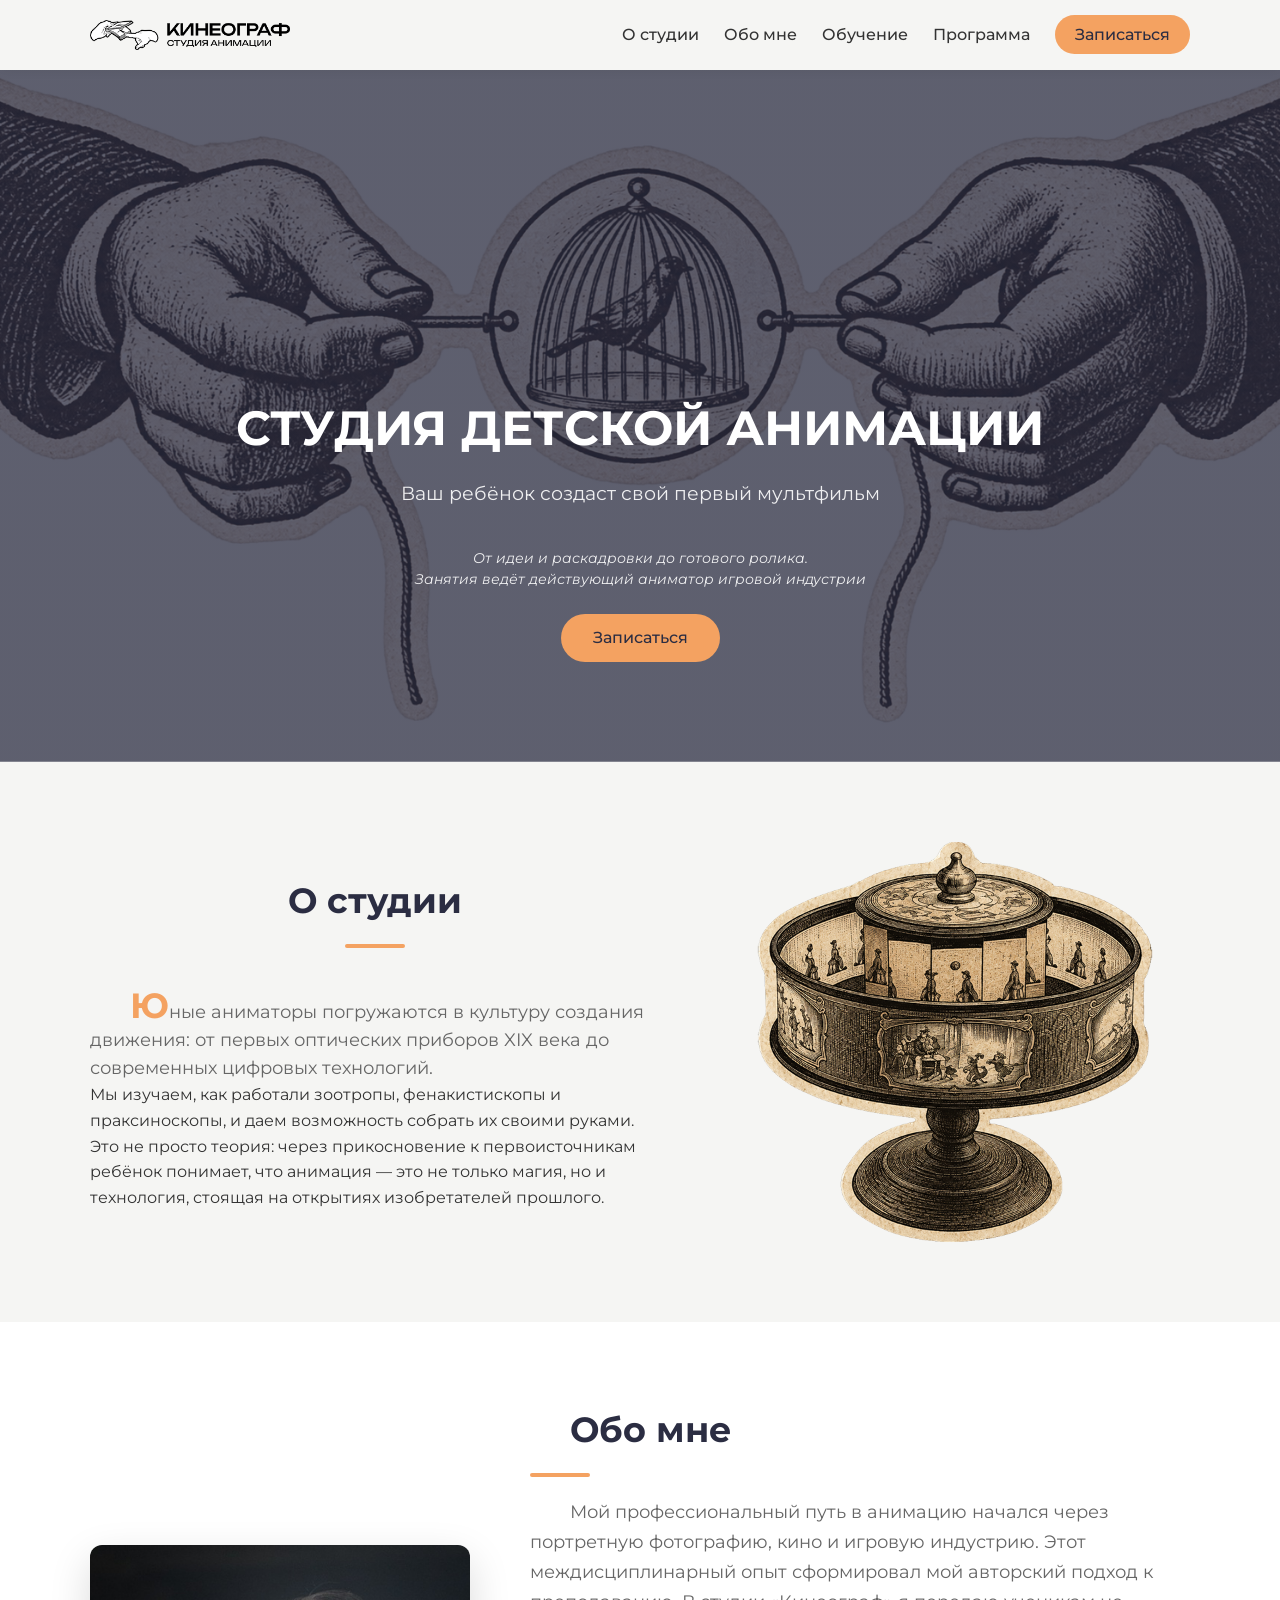
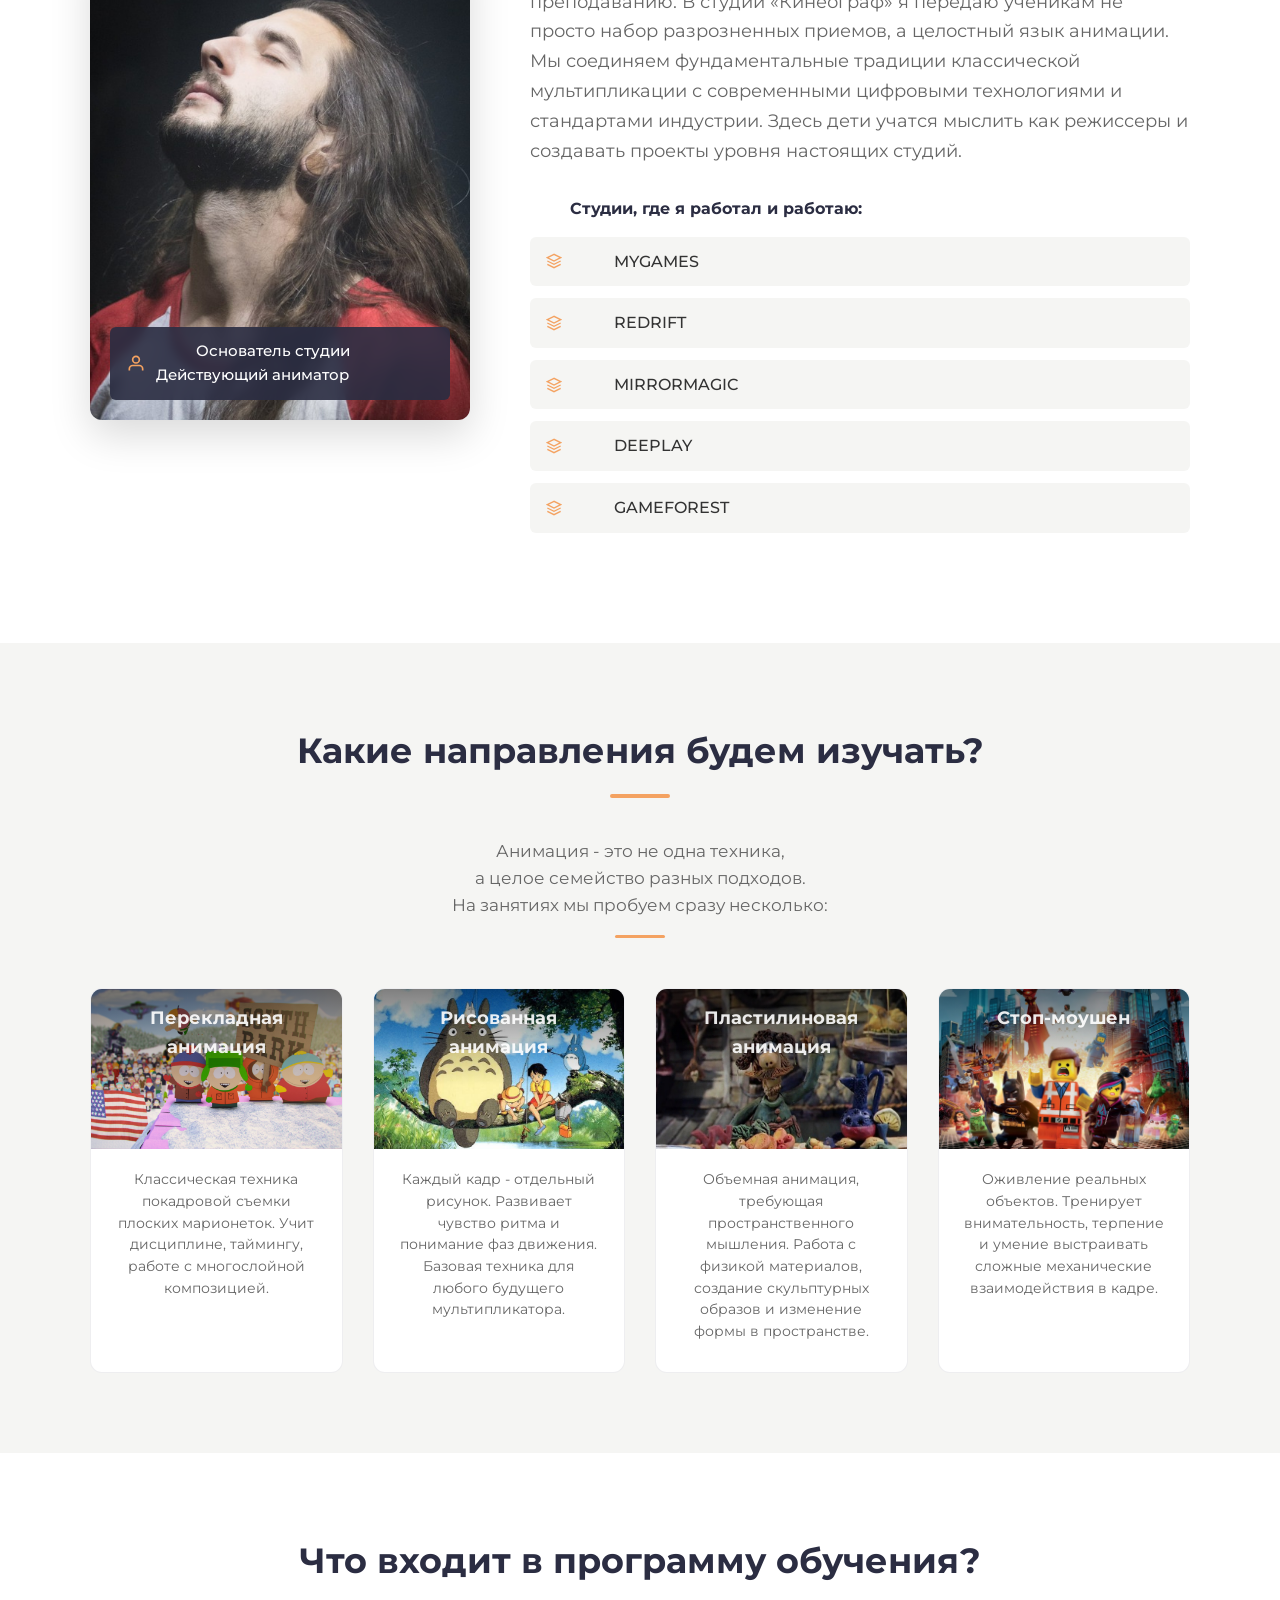
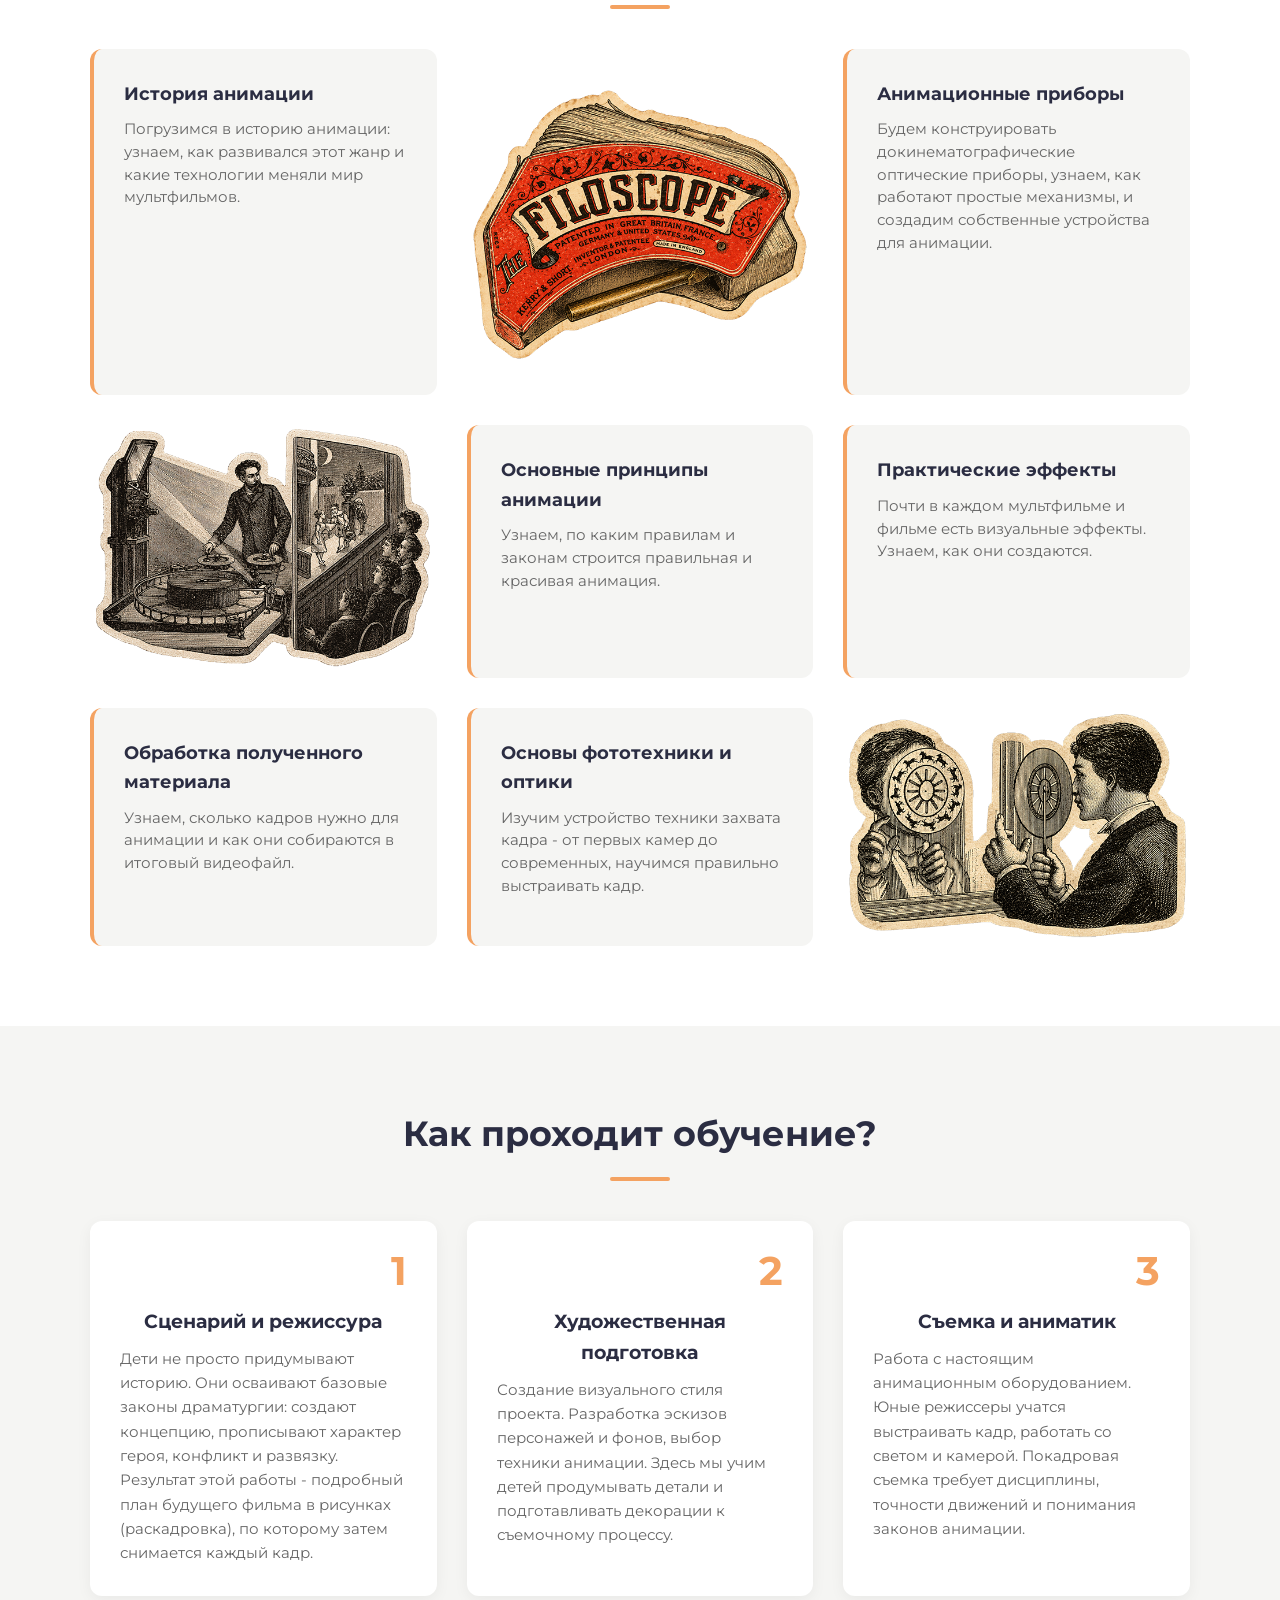
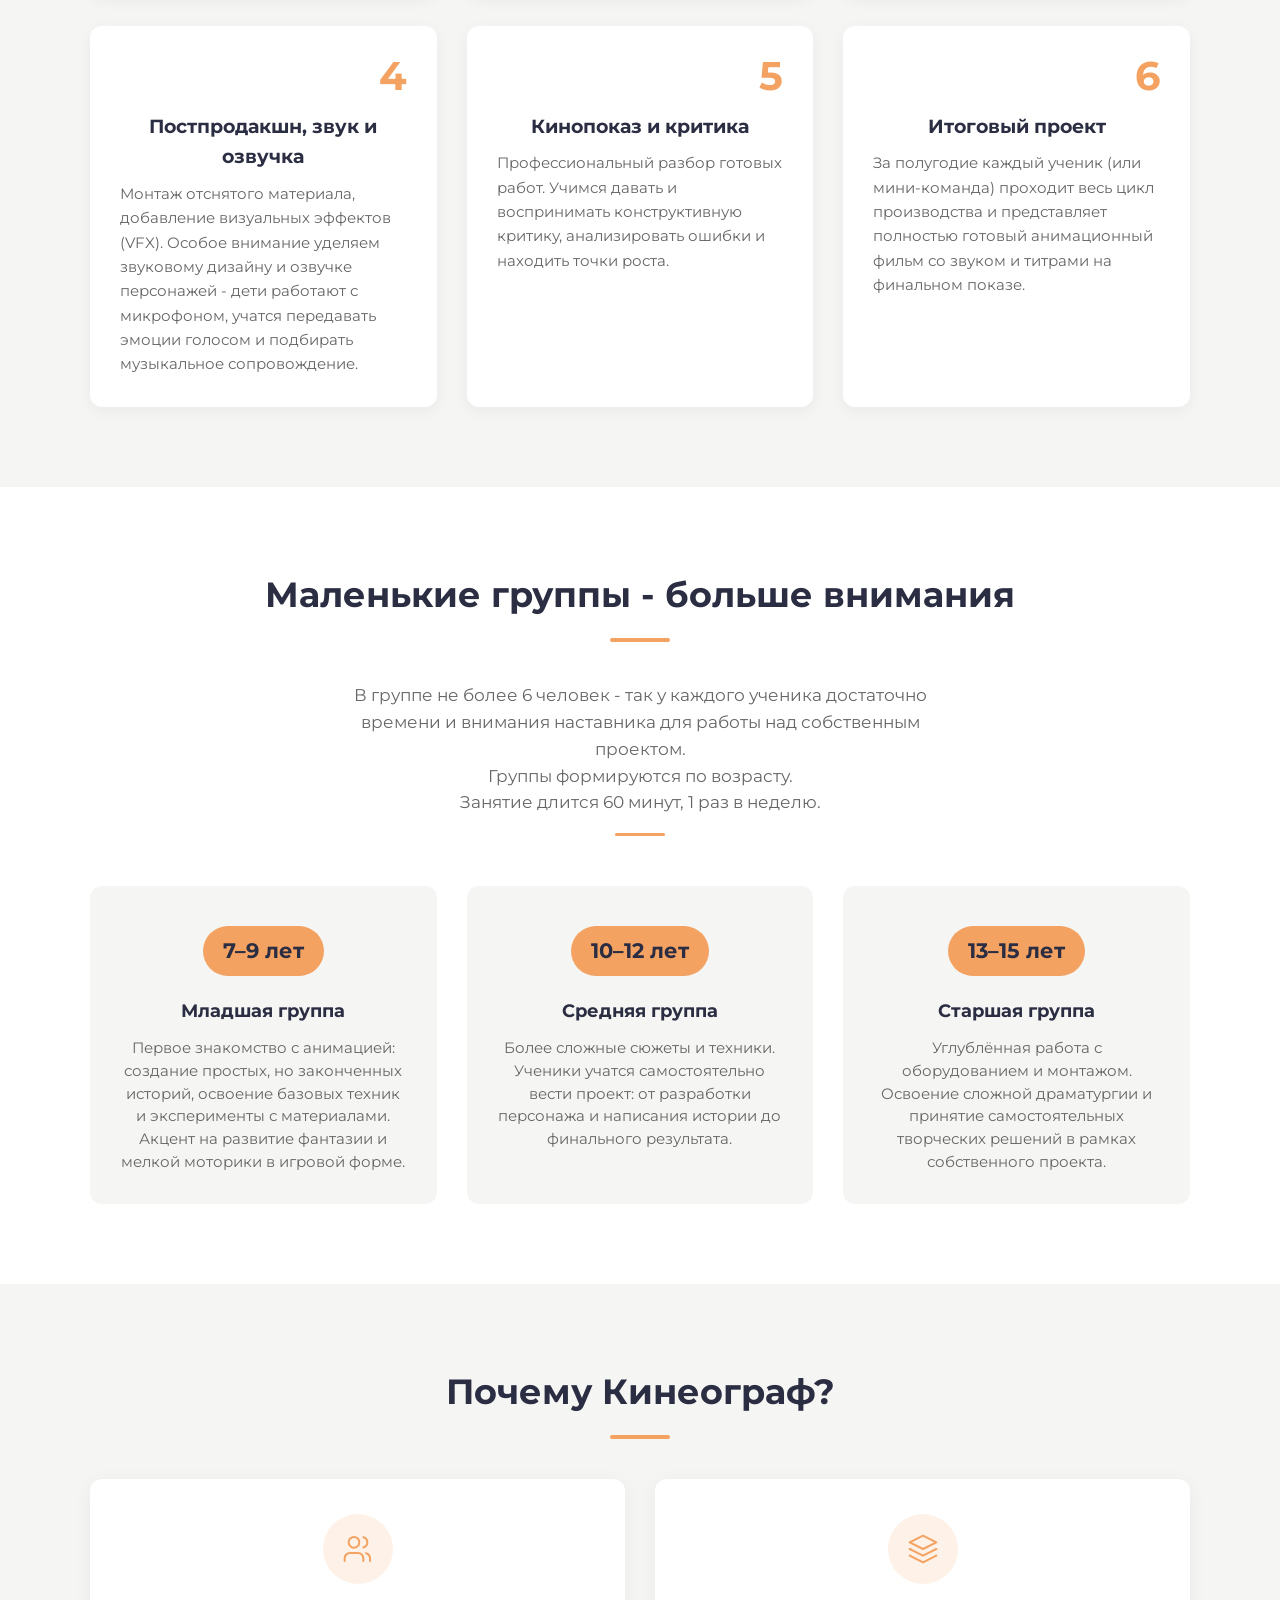
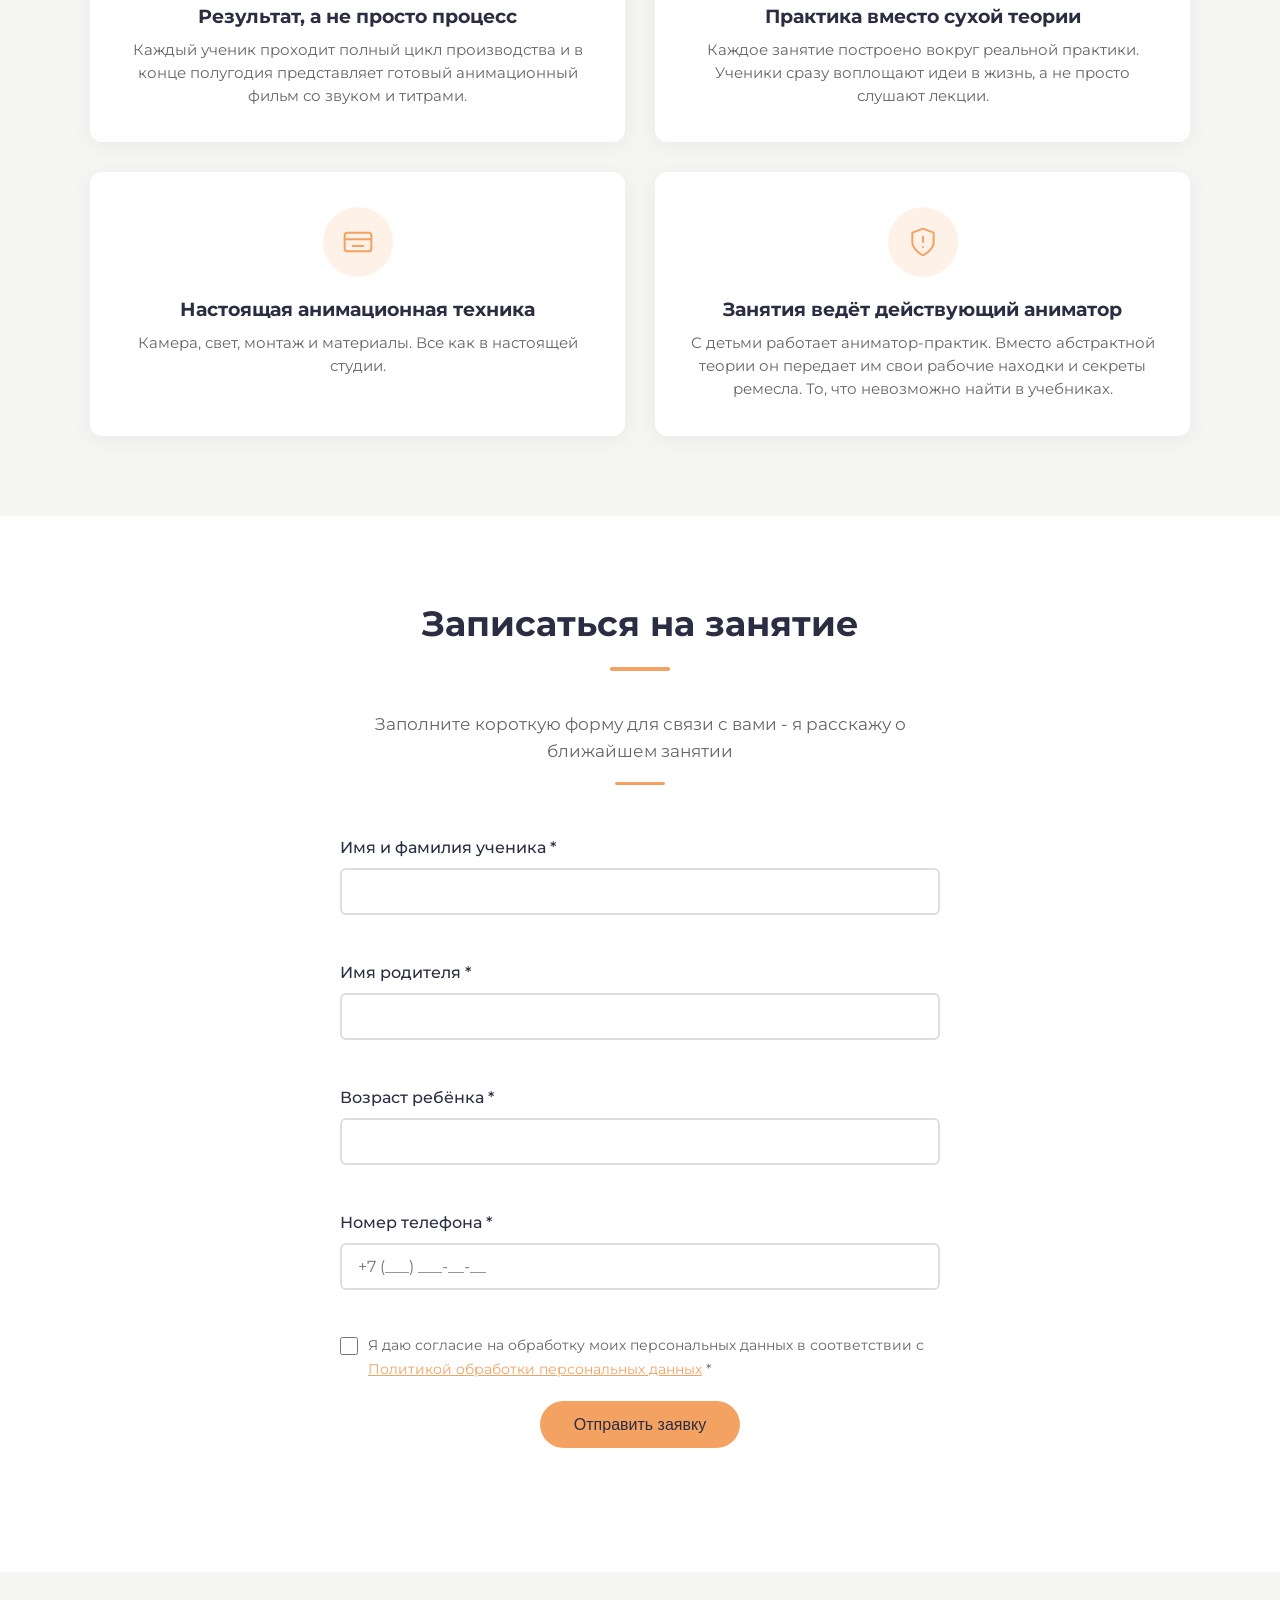
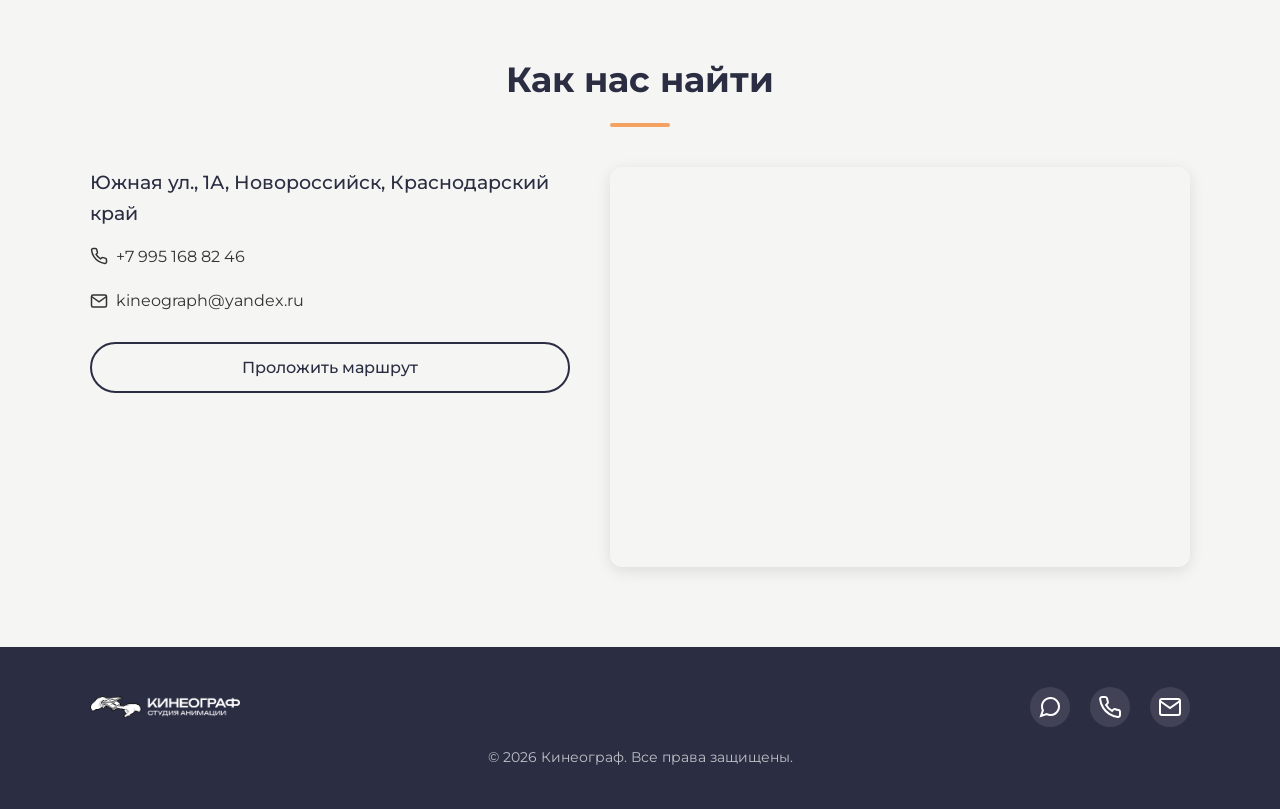
==== index.html @ 4c8e0a23 "Update index.html" ====
<!DOCTYPE html>
<html lang="ru">
<head>
    <meta charset="UTF-8">
    <meta name="viewport" content="width=device-width, initial-scale=1.0">

    
    <!-- Yandex.Metrika counter -->
    <script type="text/javascript">
        (function(m,e,t,r,i,k,a){
            m[i]=m[i]||function(){(m[i].a=m[i].a||[]).push(arguments)};
            m[i].l=1*new Date();
            for (var j = 0; j < document.scripts.length; j++) {if (document.scripts[j].src === r) { return; }}
            k=e.createElement(t),a=e.getElementsByTagName(t)[0],k.async=1,k.src=r,a.parentNode.insertBefore(k,a)
        })(window, document,'script','https://mc.yandex.ru/metrika/tag.js?id=113714265', 'ym');
    
        ym(113714265, 'init', {ssr:true, webvisor:true, clickmap:true, ecommerce:"dataLayer", referrer: document.referrer, url: location.href, accurateTrackBounce:true, trackLinks:true});
    </script>
    <noscript><div><img src="https://mc.yandex.ru/watch/113714265" style="position:absolute; left:-9999px;" alt="" /></div></noscript>
    <!-- /Yandex.Metrika counter -->

    
    <!-- SEO -->
    <title>Кинеограф - детская студия анимации в Новороссийске</title>
    <meta name="description" content="Детская студия анимации «Кинеограф» в Новороссийске для детей 7–14 лет. Покадровая, рисованная, пластилиновая и предметная анимация. Занятия ведёт действующий геймдев-аниматор.">
    
    <!-- Open Graph -->
    <meta property="og:title" content="Кинеограф - детская студия анимации в Новороссийске">
    <meta property="og:description" content="Детская студия анимации «Кинеограф» в Новороссийске для детей 7–14 лет. Покадровая, рисованная, пластилиновая и предметная анимация. Занятия ведёт действующий геймдев-аниматор.">
    <meta property="og:image" content="logo.png">
    <meta property="og:type" content="website">
    
    <!-- Favicon -->
    <link rel="icon" type="image/x-icon" href="favicon.ico">
    <link rel="icon" type="image/png" sizes="32x32" href="favicon-32x32.png">
    <link rel="icon" type="image/png" sizes="16x16" href="favicon-16x16.png">
    <link rel="apple-touch-icon" sizes="180x180" href="apple-touch-icon.png">

    <!-- Apple Touch Icon (для iPhone/iPad) -->
    <link rel="apple-touch-icon" sizes="180x180" href="favicon-512x512.png">

    <!-- Android / PWA -->
    <link rel="manifest" href="site.webmanifest">
    <meta name="theme-color" content="#2B2D42">

    <!-- Android Chrome -->
    <link rel="manifest" href="/site.webmanifest">
    
    <!-- Локальный шрифт Montserrat -->
    <!-- Файлы шрифтов должны лежать в папке /Montserrat/ -->
    <!-- Подключаем через @font-face в CSS -->
    

    
    <!-- Google reCAPTCHA v3 — site key подставляется в script.js -->
    <script src="https://www.google.com/recaptcha/api.js?render=6LerAagtAAAAADOeiDaYEO4v5KVuOBtH04mnnsHg"></script>
    
    <!-- Основные стили -->
    <link rel="stylesheet" href="styles.css">
    
    <!-- Schema.org LocalBusiness -->
    <script type="application/ld+json">
    {
        "@context": "https://schema.org",
        "@type": "LocalBusiness",
        "name": "Кинеограф",
        "description": "Детская студия анимации",
        "address": {
            "@type": "PostalAddress",
            "streetAddress": "Южная ул., 1А",
            "addressLocality": "Новороссийск",
            "addressRegion": "Краснодарский край",
            "addressCountry": "RU"
        },
        "telephone": "+7 995 168 82 46",
        "image": "logo.png"
    }
    </script>
</head>
<body>

    <!-- ========== ХЕДЕР ========== -->
    <header class="header" id="header">
        <div class="container header__inner">

            <!-- Логотип → всегда ведёт на красивый корневой адрес сайта -->
            <a href="/" class="logo" aria-label="Кинеограф — на главную">
                <img src="logo.png" alt="Логотип студии Кинеограф" class="logo__img">
            </a>

            <nav class="nav" id="nav">
                <ul class="nav__list">

                    <!-- Разделы главной страницы -->
                    <li class="nav__item">
                        <a href="/#about" class="nav__link">О студии</a>
                    </li>

                    <li class="nav__item">
                        <a href="/#about-me" class="nav__link">Обо мне</a>
                    </li>

                    <li class="nav__item">
                        <a href="/#how" class="nav__link">Обучение</a>
                    </li>

                    <li class="nav__item">
                        <a href="#curriculum" class="nav__link">Программа</a>
                    </li>

                    <!-- Работы и отзывы пока отключены -->
                    <!--<li class="nav__item">
                        <a href="/#works" class="nav__link">Работы</a>
                    </li>-->

                    <!--<li class="nav__item">
                        <a href="/#reviews" class="nav__link">Отзывы</a>
                    </li>-->

                    <!--<li class="nav__item">
                        <a href="portfolio.html" class="nav__link nav__link--accent">Портфолио</a>
                    </li>-->

                    <!-- Кнопка записи -->
                    <li class="nav__item">
                        <a href="/#contact" class="nav__link nav__link--cta">Записаться</a>
                    </li>

                </ul>
            </nav>

            <!-- Мобильное меню -->
            <button
                class="burger"
                id="burger"
                aria-label="Открыть меню"
                aria-expanded="false"
            >
                <span class="burger__line"></span>
                <span class="burger__line"></span>
                <span class="burger__line"></span>
            </button>

        </div>
    </header>

    <main>
        <!-- ========== HERO ========== -->
        <section class="hero" id="hero">
            <div class="container hero__inner">
                <h1 class="hero__title">СТУДИЯ ДЕТСКОЙ АНИМАЦИИ</h1>
                <p class="hero__desc">Ваш ребёнок создаст свой первый мультфильм</p>
                <p class="hero__desc-italic">От идеи и раскадровки до готового ролика.<br>Занятия ведёт действующий аниматор игровой индустрии</p>
                <a href="#contact" class="btn btn--primary hero__btn">Записаться</a>
            </div>
        </section>

        <!-- ========== О СТУДИИ ========== -->
        <section class="about section" id="about">
            <div class="container about__inner">
                <div class="about__content">
                    <h2 class="section-title">О студии</h2>
                    <p class="about__text">   Юные аниматоры погружаются в культуру создания движения: от первых оптических приборов XIX века до современных цифровых технологий.</p>
                    Мы изучаем, как работали зоотропы, фенакистископы и праксиноскопы, и даем возможность собрать их своими руками.
                    Это не просто теория: через прикосновение к первоисточникам ребёнок понимает, что анимация — это не только магия, но и технология, стоящая на открытиях изобретателей прошлого.</p>
                    <!--<p class="about__textsimple">-->
                </div>
                <div class="about__photo">
                    <div class="photo-placeholder"></div>
                </div>
            </div>
        </section>



        <!-- ========== ОБО МНЕ ========== -->
        <section class="about-me section" id="about-me">
            <div class="container about-me__inner">
                <!-- Фото -->
                <div class="about-me__photo">
                    <div class="about-me__photo-wrapper">
                        <img src="myphoto.jpg" alt="Фото преподавателя студии Кинеограф" class="about-me__img">
                        <div class="about-me__badge">
                            <svg width="20" height="20" viewBox="0 0 24 24" fill="none" stroke="currentColor" stroke-width="2">
                                <circle cx="12" cy="8" r="4"/>
                                <path d="M4 21v-2a4 4 0 0 1 4-4h8a4 4 0 0 1 4 4v2"/>
                            </svg>
                            Основатель студии </br> Действующий аниматор
                        </div>
                    </div>
                </div>
                
                <!-- Контент -->
                <div class="about-me__content">
                    <h2 class="section-title about-me__title">Обо мне</h2>
                    <p class="about-me__intro">Мой профессиональный путь в анимацию начался через портретную фотографию, кино и игровую индустрию. Этот междисциплинарный опыт сформировал мой авторский подход к преподаванию. В студии «Кинеограф» я передаю ученикам не просто набор разрозненных приемов, а целостный язык анимации. Мы соединяем фундаментальные традиции классической мультипликации с современными цифровыми технологиями и стандартами индустрии. Здесь дети учатся мыслить как режиссеры и создавать проекты уровня настоящих студий.</p>
                    
                    <!-- Список студий -->
                    <div class="about-me__studios">
                        <h3 class="about-me__studios-title">Студии, где я работал и работаю:</h3>
                        <ul class="studios-list">
                            <li class="studios-list__item">
                                <svg class="studios-list__icon" width="16" height="16" viewBox="0 0 24 24" fill="none" stroke="currentColor" stroke-width="2">
                                    <polygon points="12 2 2 7 12 12 22 7 12 2"/>
                                    <polyline points="2 17 12 22 22 17"/>
                                    <polyline points="2 12 12 17 22 12"/>
                                </svg>
                                <span>MYGAMES</span>
                            </li>
                            <li class="studios-list__item">
                                <svg class="studios-list__icon" width="16" height="16" viewBox="0 0 24 24" fill="none" stroke="currentColor" stroke-width="2">
                                    <polygon points="12 2 2 7 12 12 22 7 12 2"/>
                                    <polyline points="2 17 12 22 22 17"/>
                                    <polyline points="2 12 12 17 22 12"/>
                                </svg>
                                <span>REDRIFT</span>
                            </li>
                            <li class="studios-list__item">
                                <svg class="studios-list__icon" width="16" height="16" viewBox="0 0 24 24" fill="none" stroke="currentColor" stroke-width="2">
                                    <polygon points="12 2 2 7 12 12 22 7 12 2"/>
                                    <polyline points="2 17 12 22 22 17"/>
                                    <polyline points="2 12 12 17 22 12"/>
                                </svg>
                                <span>MIRRORMAGIC</span>
                            </li>
                            <li class="studios-list__item">
                                <svg class="studios-list__icon" width="16" height="16" viewBox="0 0 24 24" fill="none" stroke="currentColor" stroke-width="2">
                                    <polygon points="12 2 2 7 12 12 22 7 12 2"/>
                                    <polyline points="2 17 12 22 22 17"/>
                                    <polyline points="2 12 12 17 22 12"/>
                                </svg>
                                <span>DEEPLAY</span>
                            </li>
                            <li class="studios-list__item">
                                <svg class="studios-list__icon" width="16" height="16" viewBox="0 0 24 24" fill="none" stroke="currentColor" stroke-width="2">
                                    <polygon points="12 2 2 7 12 12 22 7 12 2"/>
                                    <polyline points="2 17 12 22 22 17"/>
                                    <polyline points="2 12 12 17 22 12"/>
                                </svg>
                                <span>GAMEFOREST</span>
                            </li>
                        </ul>
                    </div>
                    
                    <!-- Кнопка портфолио -->
                    <!--
                    <a href="portfolio.html" class="btn btn--primary about-me__btn">
                        Смотреть портфолио
                        <svg width="18" height="18" viewBox="0 0 24 24" fill="none" stroke="currentColor" stroke-width="2">
                            <line x1="5" y1="12" x2="19" y2="12"/>
                            <polyline points="12 5 19 12 12 19"/>
                        </svg>
                    </a>
                    -->
                </div>
            </div>
        </section>


        <!-- ========== НАПРАВЛЕНИЯ АНИМАЦИИ ========== -->
        <section class="techniques section" id="techniques">
            <div class="container">
                <h2 class="section-title">Какие направления будем изучать?</h2>
                <p class="section-subtitle">Анимация - это не одна техника, <br>а целое семейство разных подходов. <br>На занятиях мы пробуем сразу несколько:</p>
                <div class="techniques__grid">

                    <!-- Карточка 1 — Перекладная -->
                    <div class="technique-card">
                        <div class="technique-card__banner" style="background-image: url('technique-11.jpg');">
                            <h3 class="technique-card__title">Перекладная анимация</h3>
                        </div>
                        <div class="technique-card__body">
                            <p class="technique-card__desc">Классическая техника покадровой съемки плоских марионеток. Учит дисциплине, таймингу, работе с многослойной композицией.</p>
                        </div>
                    </div>

                    <!-- Карточка 2 — Рисованная -->

                    <div class="technique-card">
                        <div class="technique-card__banner" style="background-image: url('technique-21.jpg');">
                            <h3 class="technique-card__title">Рисованная анимация</h3>
                        </div>
                        <div class="technique-card__body">
                            <p class="technique-card__desc">Каждый кадр - отдельный рисунок. Развивает чувство ритма и понимание фаз движения. Базовая техника для любого будущего мультипликатора.</p>
                        </div>
                    </div>


                    <!-- Карточка 3 — Пластилиновая -->
                    <div class="technique-card">
                        <div class="technique-card__banner" style="background-image: url('technique-31.jpg');">
                            <h3 class="technique-card__title">Пластилиновая анимация</h3>
                        </div>
                        <div class="technique-card__body">
                            <p class="technique-card__desc">Объемная анимация, требующая пространственного мышления. Работа с физикой материалов, создание скульптурных образов и изменение формы в пространстве.</p>
                        </div>
                    </div>
                    

                    <!-- Карточка 4 — Стоп-моушен -->
                     <div class="technique-card">
                        <div class="technique-card__banner" style="background-image: url('technique-41.jpg');">
                            <h3 class="technique-card__title">Стоп-моушен</h3>
                        </div>
                        <div class="technique-card__body">
                            <p class="technique-card__desc">Оживление реальных объектов. Тренирует внимательность, терпение и умение выстраивать сложные механические взаимодействия в кадре.</p>
                        </div>
                    </div>
                </div>
            </div>
        </section>






        <!-- ========== Что входит в программу обучения? ========== -->
        <section class="curriculum section" id="curriculum">
            <div class="container">
                <h2 class="section-title">Что входит в программу обучения?</h2>
                <div class="curriculum__grid">

                    <div class="topic-card">
                        <h3 class="topic-card__title">История анимации</h3>
                        <p class="topic-card__desc">Погрузимся в историю анимации: узнаем, как развивался этот жанр и какие технологии меняли мир мультфильмов.</p>
                    </div>


                    <div class="topic-card__image-wrap">
                        <img src="6.png" alt="Анимационные приборы" class="topic-card__img">
                    </div>                                 


                    <div class="topic-card">
                        <h3 class="topic-card__title">Анимационные приборы</h3>
                        <p class="topic-card__desc">Будем конструировать докинематографические оптические приборы, узнаем, как работают простые механизмы, и создадим собственные устройства для анимации.</p>
                    </div>

                    <div class="topic-card__image-wrap">
                        <img src="3.png" alt="Анимационные приборы" class="topic-card__img">
                    </div>  

                    <div class="topic-card">
                        <h3 class="topic-card__title">Основные принципы анимации</h3>
                        <p class="topic-card__desc">Узнаем, по каким правилам и законам строится правильная и красивая анимация.</p>
                    </div>  

                    <div class="topic-card">
                        <h3 class="topic-card__title">Практические эффекты</h3>
                        <p class="topic-card__desc">Почти в каждом мультфильме и фильме есть визуальные эффекты. Узнаем, как они создаются.</p>
                    </div>

                    <div class="topic-card">
                        <h3 class="topic-card__title">Обработка полученного материала</h3>
                        <p class="topic-card__desc">Узнаем, сколько кадров нужно для анимации и как они собираются в итоговый видеофайл.</p>
                    </div>

                    <div class="topic-card">
                        <h3 class="topic-card__title">Основы фототехники и оптики</h3>
                        <p class="topic-card__desc">Изучим устройство техники захвата кадра - от первых камер до современных, научимся правильно выстраивать кадр.</p>
                    </div>

                    <div class="topic-card__image-wrap">
                        <img src="2.png" alt="Анимационные приборы" class="topic-card__img">
                    </div>  

                </div>
            </div>
        </section>


        <!-- ========== Как проходит обучение? ========== -->
        <section class="steps section" id="how">
            <div class="container">
                <h2 class="section-title">Как проходит обучение?</h2>
                <div class="steps__grid">
                    <!-- Карточка 1 -->
                    <div class="step-card">
                        <div class="step-card__number">1</div>
                        <h3 class="step-card__title">Сценарий и режиссура</h3>
                        <p class="step-card__desc">Дети не просто придумывают историю. Они осваивают базовые законы драматургии: создают концепцию, прописывают характер героя, конфликт и развязку. 
                        </br>Результат этой работы - подробный план будущего фильма в рисунках (раскадровка), по которому затем снимается каждый кадр.</p>
                    </div>
                    <!-- Карточка 2 -->
                    <div class="step-card">
                        <div class="step-card__number">2</div>
                        <h3 class="step-card__title">Художественная подготовка</h3>
                        <p class="step-card__desc">Создание визуального стиля проекта. Разработка эскизов персонажей и фонов, выбор техники анимации. Здесь мы учим детей продумывать детали и подготавливать декорации к съемочному процессу.</p>
                    </div>
                    <!-- Карточка 3 -->
                    <div class="step-card">
                        <div class="step-card__number">3</div>
                        <h3 class="step-card__title">Съемка и аниматик</h3>
                        <p class="step-card__desc">Работа с настоящим анимационным оборудованием. Юные режиссеры учатся выстраивать кадр, работать со светом и камерой. Покадровая съемка требует дисциплины, точности движений и понимания законов анимации.</p>
                    </div>
                    <!-- Карточка 4 -->
                    <div class="step-card">
                        <div class="step-card__number">4</div>
                        <h3 class="step-card__title">Постпродакшн, звук и озвучка</h3>
                        <p class="step-card__desc">Монтаж отснятого материала, добавление визуальных эффектов (VFX). Особое внимание уделяем звуковому дизайну и озвучке персонажей - дети работают с микрофоном, учатся передавать эмоции голосом и подбирать музыкальное сопровождение.</p>
                    </div>
                    <!-- Карточка 5 -->
                    <div class="step-card">
                        <div class="step-card__number">5</div>
                        <h3 class="step-card__title">Кинопоказ и критика</h3>
                        <p class="step-card__desc">Профессиональный разбор готовых работ. Учимся давать и воспринимать конструктивную критику, анализировать ошибки и находить точки роста.</p>
                    </div>
                    <!-- Карточка 6 -->
                    <div class="step-card">
                        <div class="step-card__number">6</div>
                        <h3 class="step-card__title">Итоговый проект</h3>
                        <p class="step-card__desc">За полугодие каждый ученик (или мини-команда) проходит весь цикл производства и представляет полностью готовый анимационный фильм со звуком и титрами на финальном показе.</p>
                    </div>
                </div>
            </div>
        </section>
        

        <!-- ========== ГРУППЫ ========== -->
        <section class="groups section" id="groups">
            <div class="container">
                <h2 class="section-title">Маленькие группы - больше внимания</h2>
                <p class="section-subtitle">В группе не более 6 человек - так у каждого ученика достаточно времени и внимания наставника для работы над собственным проектом. <br>Группы формируются по возрасту. <br>Занятие длится 60 минут, 1 раз в неделю.</p>
                
                <div class="groups__grid">

                    <div class="group-card">
                        <div class="group-card__age">7–9 лет</div>
                        <h3 class="group-card__title">Младшая группа</h3>
                        <p class="group-card__desc">Первое знакомство с анимацией: создание простых, но законченных историй, освоение базовых техник и эксперименты с материалами. Акцент на развитие фантазии и мелкой моторики в игровой форме.</p>
                    </div>

                    <div class="group-card">
                        <div class="group-card__age">10–12 лет</div>
                        <h3 class="group-card__title">Средняя группа</h3>
                        <p class="group-card__desc">Более сложные сюжеты и техники. Ученики учатся самостоятельно вести проект: от разработки персонажа и написания истории до финального результата.</p>
                    </div>

                    <div class="group-card">
                        <div class="group-card__age">13–15 лет</div>
                        <h3 class="group-card__title">Старшая группа</h3>
                        <p class="group-card__desc">Углублённая работа с оборудованием и монтажом. Освоение сложной драматургии и принятие самостоятельных творческих решений в рамках собственного проекта.</p>
                    </div>

                </div>
            </div>
        </section>

        <!-- ========== ПОЧЕМУ КИНЕОГРАФ ========== -->
        <section class="features section" id="features">
            <div class="container">
                <h2 class="section-title">Почему Кинеограф?</h2>
                
                <div class="features__grid">
                    <!-- Карточка 1 -->
                    <div class="feature-card">
                        <div class="feature-card__icon">
                            <svg width="32" height="32" viewBox="0 0 24 24" fill="none" stroke="currentColor" stroke-width="1.5" stroke-linecap="round" stroke-linejoin="round">
                                <circle cx="9" cy="7" r="4"/>
                                <path d="M2 21v-2a4 4 0 0 1 4-4h6a4 4 0 0 1 4 4v2"/>
                                <path d="M16 3.13a4 4 0 0 1 0 7.75"/>
                                <path d="M21 21v-2a4 4 0 0 0-3-3.87"/>
                            </svg>
                        </div>
                        <h3 class="feature-card__title">Результат, а не просто процесс</h3>
                        <p class="feature-card__desc">Каждый ученик проходит полный цикл производства и в конце полугодия представляет готовый анимационный фильм со звуком и титрами.</p>
                    </div>
                    
                    <!-- Карточка 2 -->
                    <div class="feature-card">
                        <div class="feature-card__icon">
                            <svg width="32" height="32" viewBox="0 0 24 24" fill="none" stroke="currentColor" stroke-width="1.5" stroke-linecap="round" stroke-linejoin="round">
                                <polygon points="12 2 2 7 12 12 22 7 12 2"/>
                                <polyline points="2 17 12 22 22 17"/>
                                <polyline points="2 12 12 17 22 12"/>
                            </svg>
                        </div>
                        <h3 class="feature-card__title">Практика вместо сухой теории</h3>
                        <p class="feature-card__desc">Каждое занятие построено вокруг реальной практики. Ученики сразу воплощают идеи в жизнь, а не просто слушают лекции.</p>
                    </div>
                    
                    <!-- Карточка 3 -->
                    <div class="feature-card">
                        <div class="feature-card__icon">
                            <svg width="32" height="32" viewBox="0 0 24 24" fill="none" stroke="currentColor" stroke-width="1.5" stroke-linecap="round" stroke-linejoin="round">
                                <rect x="2" y="5" width="20" height="14" rx="2"/>
                                <line x1="2" y1="10" x2="22" y2="10"/>
                                <line x1="8" y1="15" x2="16" y2="15"/>
                            </svg>
                        </div>
                        <h3 class="feature-card__title">Настоящая анимационная техника</h3>
                        <p class="feature-card__desc">Камера, свет, монтаж и материалы. Все как в настоящей студии.</p>
                    </div>
                    
                    <!-- Карточка 4 -->
                    <div class="feature-card">
                        <div class="feature-card__icon">
                            <svg width="32" height="32" viewBox="0 0 24 24" fill="none" stroke="currentColor" stroke-width="1.5" stroke-linecap="round" stroke-linejoin="round">
                                <path d="M12 22s8-4 8-10V5l-8-3-8 3v7c0 6 8 10 8 10z"/>
                                <path d="M12 8v4"/>
                                <path d="M12 16h.01"/>
                            </svg>
                        </div>
                        <h3 class="feature-card__title">Занятия ведёт действующий аниматор</h3>
                        <p class="feature-card__desc">С детьми работает аниматор-практик. Вместо абстрактной теории он передает им свои рабочие находки и секреты ремесла. То, что невозможно найти в учебниках.</p>
                    </div>
                </div>
            </div>
        </section>



        <!-- ========== РАБОТЫ УЧЕНИКОВ ========== -->
        <!--
        <section class="works section" id="works">
            <div class="container">
                <h2 class="section-title">Работы учеников</h2>
                <div class="works__grid">
                    <div class="work-card">
                        <div class="work-card__placeholder">скоро здесь появятся работы</div>
                    </div>
                    <div class="work-card">
                        <div class="work-card__placeholder">скоро здесь появятся работы</div>
                    </div>
                    <div class="work-card">
                        <div class="work-card__placeholder">скоро здесь появятся работы</div>
                    </div>
                    <div class="work-card">
                        <div class="work-card__placeholder">скоро здесь появятся работы</div>
                    </div>
                </div>
            </div>
        </section>
        -->



        
        <!-- ========== ОТЗЫВЫ ========== -->
        <!--
        <section class="reviews section" id="reviews">
            <div class="container">
                <h2 class="section-title">Отзывы</h2>
                <div class="reviews__grid">
                    <div class="review-card">
                        <p class="review-card__text">[ТЕКСТ ОТЗЫВА]</p>
                        <p class="review-card__author">[ИМЯ]</p>
                    </div>
                    <div class="review-card">
                        <p class="review-card__text">[ТЕКСТ ОТЗЫВА]</p>
                        <p class="review-card__author">[ИМЯ]</p>
                    </div>
                    <div class="review-card">
                        <p class="review-card__text">[ТЕКСТ ОТЗЫВА]</p>
                        <p class="review-card__author">[ИМЯ]</p>
                    </div>
                </div>
            </div>
        </section>
        -->


        <!-- ========== ФОРМА ЗАПИСИ ========== -->
        <section class="contact section" id="contact">
            <div class="container">
                <h2 class="section-title">Записаться на занятие</h2>
                <p class="section-subtitle">Заполните короткую форму для связи с вами - я расскажу о ближайшем занятии</p>
         
            <form class="form" id="application-form" novalidate>
                <!-- Honeypot -->
                <div class="form__honeypot" aria-hidden="true">
                    <label for="website">Ваш сайт</label>
                    <input type="text" id="website" name="website" tabindex="-1" autocomplete="off">
                </div>
                
                <!-- Имя ученика -->
                <div class="form__group">
                    <label for="student-name" class="form__label">Имя и фамилия ученика *</label>
                    <input type="text" id="student-name" name="studentName" class="form__input" required>
                    <span class="form__error" id="student-name-error"></span>
                </div>
                
                <!-- Имя родителя -->
                <div class="form__group">
                    <label for="parent-name" class="form__label">Имя родителя *</label>
                    <input type="text" id="parent-name" name="parentName" class="form__input" required>
                    <span class="form__error" id="parent-name-error"></span>
                </div>
                
                <!-- Возраст ребёнка -->
                <div class="form__group">
                    <label for="child-age" class="form__label">Возраст ребёнка *</label>
                    <input type="number" id="child-age" name="childAge" class="form__input" min="1" max="18" required>
                    <span class="form__error" id="child-age-error"></span>
                </div>
                
                <!-- Телефон -->
                <div class="form__group">
                    <label for="phone" class="form__label">Номер телефона *</label>
                    <input type="tel" id="phone" name="phone" class="form__input" placeholder="+7 (___) ___-__-__" required>
                    <span class="form__error" id="phone-error"></span>
                </div>
                
                <!-- Согласие -->
                <div class="form__group form__group--checkbox">
                    <input type="checkbox" id="agree" name="agree" class="form__checkbox" required>
                    <label for="agree" class="form__checkbox-label">
                        Я даю согласие на обработку моих персональных данных
                        в соответствии с <a href="privacy.html" target="_blank" class="form__link">Политикой обработки персональных данных</a> *
                    </label>
                    <span class="form__error" id="agree-error"></span>
                </div>
                
                <!-- Скрытое поле reCAPTCHA -->
                <input type="hidden" id="recaptcha-token" name="recaptchaToken">
                
                <button type="submit" class="btn btn--primary form__submit" id="submit-btn">Отправить заявку</button>
                
                <div class="form__message" id="form-message" role="alert"></div>
            </form>
        </section>

        <!-- ========== КАК НАС НАЙТИ ========== -->
        <section class="location section" id="location">
            <div class="container">
                <h2 class="section-title">Как нас найти</h2>
                <div class="location__inner">
                    <div class="location__info">
                        <p class="location__address">Южная ул., 1А, Новороссийск, Краснодарский край</p>
                        <p class="location__phone">
                            <a href="tel:+79951688246" class="location__link">
                                <svg class="icon" width="18" height="18" viewBox="0 0 24 24" fill="none" stroke="currentColor" stroke-width="2">
                                    <path d="M22 16.92v3a2 2 0 0 1-2.18 2 19.79 19.79 0 0 1-8.63-3.07 19.5 19.5 0 0 1-6-6 19.79 19.79 0 0 1-3.07-8.67A2 2 0 0 1 4.11 2h3a2 2 0 0 1 2 1.72 12.84 12.84 0 0 0 .7 2.81 2 2 0 0 1-.45 2.11L8.09 9.91a16 16 0 0 0 6 6l1.27-1.27a2 2 0 0 1 2.11-.45 12.84 12.84 0 0 0 2.81.7A2 2 0 0 1 22 16.92z"/>
                                </svg>
                                +7 995 168 82 46
                            </a>
                        </p>
                        <p class="location__email">
                            <a href="mailto:kineograph@yandex.ru" class="location__link">
                                <svg class="icon" width="18" height="18" viewBox="0 0 24 24" fill="none" stroke="currentColor" stroke-width="2">
                                    <path d="M4 4h16c1.1 0 2 .9 2 2v12c0 1.1-.9 2-2 2H4c-1.1 0-2-.9-2-2V6c0-1.1.9-2 2-2z"/>
                                    <polyline points="22,6 12,13 2,6"/>
                                </svg>
                                kineograph@yandex.ru
                            </a>
                        </p>
                        <a href="https://yandex.ru/maps/?rtext=~44.675376,37.778876" target="_blank" rel="noopener" class="btn btn--secondary location__btn">
                            Проложить маршрут
                        </a>
                    </div>
                    <div class="location__map">
                        <!-- Яндекс.Карта с меткой на организации "Кинеограф" -->
                        <iframe 
                            src="https://yandex.ru/map-widget/v1/?ll=37.778876%2C44.675376&z=17&pt=37.778876,44.675376" 
                            width="100%"  
                            height="400" 
                            style="border:0;" 
                            allowfullscreen="" 
                            loading="lazy" 
                            title="Карта проезда к студии Кинеограф">
                        </iframe>
                    </div>
                </div>
            </div>
        </section>
    </main>

    <!-- ========== ФУТЕР ========== -->
    <footer class="footer">
        <div class="container footer__inner">
            <div class="footer__logo">
                <img src="logo-inv.png" alt="Логотип Кинеограф" class="footer__logo-img">
            </div>
            <div class="footer__contacts">
                <!-- Иконки соцсетей и контактов -->
                <a href="[TELEGRAM_LINK]" class="footer__icon" target="_blank" rel="noopener" aria-label="Telegram">
                    <svg width="24" height="24" viewBox="0 0 24 24" fill="none" stroke="currentColor" stroke-width="2">
                        <path d="M21 11.5a8.38 8.38 0 0 1-.9 3.8 8.5 8.5 0 0 1-7.6 4.7 8.38 8.38 0 0 1-3.8-.9L3 21l1.9-5.7a8.38 8.38 0 0 1-.9-3.8 8.5 8.5 0 0 1 4.7-7.6 8.38 8.38 0 0 1 3.8-.9h.5a8.48 8.48 0 0 1 8 8v.5z"/>
                    </svg>
                </a>
                <a href="tel:+79951688246" class="footer__icon" aria-label="Позвонить">
                    <svg width="24" height="24" viewBox="0 0 24 24" fill="none" stroke="currentColor" stroke-width="2">
                        <path d="M22 16.92v3a2 2 0 0 1-2.18 2 19.79 19.79 0 0 1-8.63-3.07 19.5 19.5 0 0 1-6-6 19.79 19.79 0 0 1-3.07-8.67A2 2 0 0 1 4.11 2h3a2 2 0 0 1 2 1.72 12.84 12.84 0 0 0 .7 2.81 2 2 0 0 1-.45 2.11L8.09 9.91a16 16 0 0 0 6 6l1.27-1.27a2 2 0 0 1 2.11-.45 12.84 12.84 0 0 0 2.81.7A2 2 0 0 1 22 16.92z"/>
                    </svg>
                </a>
                <a href="mailto:kineograph@yandex.ru" class="footer__icon" aria-label="Написать email">
                    <svg width="24" height="24" viewBox="0 0 24 24" fill="none" stroke="currentColor" stroke-width="2">
                        <path d="M4 4h16c1.1 0 2 .9 2 2v12c0 1.1-.9 2-2 2H4c-1.1 0-2-.9-2-2V6c0-1.1.9-2 2-2z"/>
                        <polyline points="22,6 12,13 2,6"/>
                    </svg>
                </a>
            </div>
            <p class="footer__copy">© 2026 Кинеограф. Все права защищены.</p>
        </div>
    </footer>

    <!-- Основной скрипт -->
    <script src="script.js"></script>
</body>
</html>
---- styles.css ----
/* ============================================
   Кинеограф — основной файл стилей
   Содержит все секции, адаптив, анимации
   ============================================ */

/* === Подключение локального шрифта Montserrat === */
@font-face {
    font-family: 'Montserrat';
    src: url('/Montserrat/Montserrat-Regular.ttf') format('truetype');
    font-weight: 400;
    font-style: normal;
    font-display: swap;
}
@font-face {
    font-family: 'Montserrat';
    src: url('/Montserrat/Montserrat-Medium.ttf') format('truetype');
    font-weight: 500;
    font-style: normal;
    font-display: swap;
}
@font-face {
    font-family: 'Montserrat';
    src: url('/Montserrat/Montserrat-Bold.ttf') format('truetype');
    font-weight: 700;
    font-style: normal;
    font-display: swap;
}

@font-face {
    font-family: 'Montserrat';
    src: url('Montserrat/Montserrat-Italic.ttf') format('truetype');
    font-weight: 400;
    font-style: italic;
}

/* Если есть SemiBold, добавьте аналогичный блок */

/* === CSS-переменные === */
:root {
    /* Основная палитра */
    --color-dark: #2B2D42;      /* тёмно-графитовый */
    --color-accent: #F4A261;    /* тёплый жёлто-оранжевый */
    --color-bg: #F5F5F3;        /* светлый фон */
    --color-white: #FFFFFF;
    --color-text: #333333;
    --color-text-light: #666666;
    --color-error: #E63946;

    /* Шрифт */
    --font-main: 'Montserrat', Arial, sans-serif;

    /* Отступы и радиусы */
    --radius: 12px;
    --radius-small: 6px;
    --container-width: 1140px;
    --header-height: 70px;
}

/* === Сброс и базовые стили === */
*,
*::before,
*::after {
    margin: 0;
    padding: 0;
    box-sizing: border-box;
}

html {
    scroll-behavior: smooth; /* плавный скролл по якорям */
}

body {
    font-family: var(--font-main);
    font-size: 16px;
    line-height: 1.6;
    color: var(--color-text);
    background-color: var(--color-bg);
    -webkit-font-smoothing: antialiased;
    -moz-osx-font-smoothing: grayscale;
}

html, body {
    overflow-x: hidden;
    max-width: 100%;
}

.logo__img {
    /* Базовый размер для десктопа */
    width: 55px;
    height: 50px;
    object-fit: contain;
    transition: width 0.3s ease, height 0.3s ease; /* плавное изменение */
}

img {
    max-width: 100%;
    height: auto;
    display: block;
}

a {
    color: inherit;
    text-decoration: none;
    transition: color 0.3s ease;
}

ul {
    list-style: none;
}

.container {
    width: 100%;
    max-width: var(--container-width);
    margin: 0 auto;
    padding: 0 20px;
}

/* === Утилитарные классы === */
.section {
    padding: 80px 0;
}

.section-title {
    font-size: 2.2rem;
    font-weight: 700;
    color: var(--color-dark);
    margin-bottom: 40px;
    text-align: center;
    position: relative;
}

.section-title::after {
    content: '';
    display: block;
    width: 60px;
    height: 4px;
    background-color: var(--color-accent);
    margin: 15px auto 0;
    border-radius: 2px;
}

/* === Кнопки === */
.btn {
    display: inline-block;
    padding: 14px 32px;
    font-size: 1rem;
    font-weight: 500;
    border: none;
    border-radius: 50px;
    cursor: pointer;
    transition: all 0.3s ease;
    text-align: center;
    line-height: 1.2;
}

.btn--primary {
    background-color: var(--color-accent);
    color: var(--color-dark);
}

.btn--primary:hover {
    background-color: #e8944d;
    transform: translateY(-2px);
    box-shadow: 0 6px 20px rgba(244, 162, 97, 0.4);
}

.btn--secondary {
    background-color: transparent;
    color: var(--color-dark);
    border: 2px solid var(--color-dark);
}

.btn--secondary:hover {
    background-color: var(--color-dark);
    color: var(--color-white);
}

/* === Хедер === */
.header {
    position: fixed;
    top: 0;
    left: 0;
    right: 0;
    margin: auto;
    z-index: 100;
    background-color: var(--color-bg);
    box-shadow: 0 2px 10px rgba(0, 0, 0, 0.05);
    height: var(--header-height);
    display: flex;
    align-items: center;
    transition: box-shadow 0.3s ease;
}

.header__inner {
    display: flex;
    align-items: center;
    justify-content: space-between;
    width: 100%;
}

/* === Логотип === */
.logo {
    display: flex;
    align-items: center;
}

.logo__img {
    width: 200px;        /* ← Ширина 150px как вы просили */
    height: auto;        /* Высота автоматически подстроится */
    max-height: 200px;    /* Ограничение по высоте, чтобы не выходил за пределы хедера */
    object-fit: contain;
    display: block;
}

/* Навигация */
.nav__list {
    display: flex;
    align-items: center;
    gap: 25px;
}

.nav__link {
    font-weight: 500;
    color: var(--color-text);
    position: relative;
    padding: 5px 0;
}

.nav__link::after {
    content: '';
    position: absolute;
    bottom: 0;
    left: 0;
    width: 0;
    height: 2px;
    background-color: var(--color-accent);
    transition: width 0.3s ease;
}

.nav__link:hover::after {
    width: 100%;
}

.nav__link--accent {
    color: var(--color-accent);
    font-weight: 700;
}

.nav__link--cta {
    background-color: var(--color-accent);
    color: var(--color-dark);
    padding: 10px 20px;
    border-radius: 50px;
    transition: all 0.3s ease;
}

.nav__link--cta:hover {
    background-color: #e8944d;
    transform: translateY(-2px);
}

/* Бургер-меню (мобильное) */
.burger {
    display: none;
    flex-direction: column;
    gap: 5px;
    background: none;
    border: none;
    cursor: pointer;
    padding: 5px;
}

.burger__line {
    display: block;
    width: 25px;
    height: 3px;
    background-color: var(--color-dark);
    border-radius: 3px;
    transition: all 0.3s ease;
}

/* === Hero секция === ФОН*/
.hero {
    background-image: 
        linear-gradient(rgba(43, 45, 66, 0.75), rgba(43, 45, 66, 0.75)),    /* затемнение — сверху */
        url('1.png');   /* картинка — посередине */
    background-size: cover;
    background-position: center;
    background-repeat: no-repeat;
    padding: 400px 0 100px;
    color: var(--color-white);
    text-align: center;
}

.hero__title {
    font-size: 3rem;
    font-weight: 700;
    margin-bottom: 20px;
    line-height: 1.2;
}

.hero__desc {
    font-size: 1.2rem;
    max-width: 600px;
    margin: 0 auto 40px;
    color: rgba(255, 255, 255, 0.9);
    
}

/* Отдельный самостоятельный стиль для второго абзаца hero — курсив */
.hero__desc-italic {
    font-family: 'Montserrat', sans-serif;
    font-style: italic;
    font-weight: 400;
    font-size: 14px;      /* подбери свой размер */
    color: rgba(255, 255, 255, 0.9);       /* подбери свой цвет */
    line-height: 1.5;
    margin-top: 0 auto;
    margin-bottom: 24px;
    text-align: center;
}


                                                /* === Секция "О студии" === */
.about {
    background-image:none; 
    background-size: cover;
    background-position: center;
    background-repeat: no-repeat;
}


.about__inner {
    display: flex;
    align-items: center;
    gap: 60px;
    flex-wrap: wrap;
}

.about__content {
    flex: 1 1 500px;
}

.about__text {
    text-indent: 40px;   /*отступ первой строки */
    font-size: 1.1rem;
    color: var(--color-text-light);
}
.about__textsimple {
    text-indent: 40px;   /*отступ первой строки */
}

.about__text::first-letter {
    font-size: 2em;
    font-weight: 700;
    color: var(--color-accent);
    line-height: 1;
    /*vertical-align: 0.1em;   подгоняет букву по нижнему краю строки */
}


.about__photo {    
    flex: auto;
    display: flex;
    justify-content: center;
}

.photo-placeholder {
    width: 400px; 
    height: 400px;
    background-image: url('4.png');
    background-size: cover;
    background-position: center;
    background-repeat: no-repeat;
    border-radius: var(--radius);
    display: flex;
    align-items: center;
    justify-content: center;
    
    animation: 
        floatX 11s ease-in-out infinite,
        floatY 13s ease-in-out infinite,
        floatRotate 17s ease-in-out infinite;
}

@keyframes floatX {
    0%, 100% { translate: 0 0; }
    50%      { translate: 20px 0; }
}

@keyframes floatY {
    0%, 100% { translate: 0 0; }
    50%      { translate: 0 -20px; }
}

@keyframes floatRotate {
    0%, 100% { rotate: 0deg; }
    50%      { rotate: 2deg; }
}

/* === Как проходит обучение? === */
.steps__grid {
    display: grid;
    grid-template-columns: repeat(3, 1fr);
    gap: 30px;
}

.step-card {
    background-color: var(--color-white);
    padding: 30px;
    border-radius: var(--radius);
    box-shadow: 0 4px 15px rgba(0, 0, 0, 0.05);
    text-align: center;
    transition: transform 0.3s ease, box-shadow 0.3s ease;
}

.step-card:hover {
    transform: translateY(-5px);
    box-shadow: 0 10px 25px rgba(0, 0, 0, 0.1);
}

.step-card__number {
    font-size: 2.5rem;
    font-weight: 700;
    color: var(--color-accent);
    margin-bottom: 15px;
    line-height: 1;
    text-align: right;
}

.step-card__title {
    font-size: 1.2rem;
    font-weight: 700;
    color: var(--color-dark);
    margin-bottom: 10px;
    
}

.step-card__desc {
    font-size: 0.95rem;
    color: var(--color-text-light);
    text-align: left;
}

/* === Что входит в программу обучения? === */
.curriculum {
    background-color: var(--color-white);
}

.curriculum__grid {
    display: grid;
    grid-template-columns: repeat(3, 1fr);
    gap: 30px;
}




.topic-card__image-wrap {
    display: flex;
    align-items: center;
    justify-content: center;
    /* никакого фона, паддинга и полоски — просто пустая ячейка сетки */
}

.topic-card__img {
    width: 100%;
    height: 100%;
    min-height: 200px;
    object-fit: cover;
    border-radius: var(--radius);
    
    /* та же плавающая анимация, что и у фото в "О студии" */
    animation: 
        floatX 11s ease-in-out infinite,
        floatY 13s ease-in-out infinite,
        floatRotate 17s ease-in-out infinite;
}





.topic-card {
    background-color: var(--color-bg);
    padding: 30px;
    border-radius: var(--radius);
    border-left: 4px solid var(--color-accent);
    transition: transform 0.3s ease, box-shadow 0.3s ease;
}

.topic-card:hover {
    transform: translateY(-5px);
    box-shadow: 0 10px 25px rgba(0, 0, 0, 0.08);
}

.topic-card__title {
    font-size: 1.15rem;
    font-weight: 700;
    color: var(--color-dark);
    margin-bottom: 10px;
}

.topic-card__desc {
    font-size: 0.95rem;
    color: var(--color-text-light);
    line-height: 1.5;
}

/* === Секция "Обо мне" === */
.about-me {
    text-indent: 40px;   /*отступ первой строки */
    background-color: var(--color-white);
    padding: 80px 0;
    position: relative;
    overflow: hidden;
}

/* Декоративный элемент на фоне */
/*
    .about-me::after {
        content: '';
        position: absolute;
        top: -50px;
        right: -50px;
        width: 200px;
        height: 200px;
        background-color: rgba(244, 162, 97, 0.1);
        border-radius: 50%;
        z-index: 0;
    }
*/

.about-me__inner {
    display: flex;
    align-items: center;
    gap: 60px;
    flex-wrap: wrap;
    position: relative;
    z-index: 1;
}

/* Фото */
.about-me__photo {
    flex: 0 1 380px;
}

.about-me__photo-wrapper {
    position: relative;
    border-radius: var(--radius);
    overflow: hidden;
    box-shadow: 0 15px 40px rgba(0, 0, 0, 0.15);
}

.about-me__img {
    width: 100%;
    aspect-ratio: 4 / 5;
    object-fit: cover;
    display: block;
}

/* Бейдж "Действующий аниматор" */
.about-me__badge {
    position: absolute;
    bottom: 20px;
    left: 20px;
    right: 20px;
    background-color: rgba(43, 45, 66, 0.9);
    color: white;
    padding: 12px 16px;
    border-radius: var(--radius-small);
    display: flex;
    align-items: center;
    gap: 10px;
    font-weight: 500;
    font-size: 0.95rem;
    backdrop-filter: blur(5px);
}

.about-me__badge svg {
    flex-shrink: 0;
    color: var(--color-accent);
}

/* Контент */
.about-me__content {
    flex: 1 1 500px;
}

.about-me__title {
    text-align: left;
    margin-bottom: 20px;
}

.about-me__title::after {
    margin: 15px 0 0;
}

.about-me__intro {
    font-size: 1.1rem;
    color: var(--color-text-light);
    margin-bottom: 30px;
    line-height: 1.7;
}

/* Студии */
.about-me__studios {
    margin-bottom: 30px;
}

.about-me__studios-title {
    font-size: 1rem;
    font-weight: 700;
    color: var(--color-dark);
    margin-bottom: 15px;
}

.studios-list {
    display: flex;
    flex-direction: column;
    gap: 12px;
}

.studios-list__item {
    display: flex;
    align-items: center;
    gap: 12px;
    padding: 12px 16px;
    background-color: var(--color-bg);
    border-radius: var(--radius-small);
    font-weight: 500;
    color: var(--color-text);
    transition: transform 0.3s ease, box-shadow 0.3s ease;
}

.studios-list__item:hover {
    transform: translateX(5px);
    box-shadow: 0 4px 15px rgba(0, 0, 0, 0.08);
}

.studios-list__icon {
    color: var(--color-accent);
    flex-shrink: 0;
}

/* Кнопка */
.about-me__btn {
    display: inline-flex;
    align-items: center;
    gap: 10px;
    margin-top: 10px;
}

.about-me__btn svg {
    transition: transform 0.3s ease;
}

.about-me__btn:hover svg {
    transform: translateX(5px);
}

/* Адаптивность */
@media (max-width: 768px) {
    .about-me__inner {
        flex-direction: column;
        gap: 40px;
    }
    
    .about-me__photo {
        flex: 0 1 auto;
        width: 100%;
        max-width: 400px;
        margin: 0 auto;
    }
    
    .about-me__title {
        text-align: center;
    }
    
    .about-me__title::after {
        margin: 15px auto 0;
    }
    
    .about-me__btn {
        width: 100%;
        justify-content: center;
    }
}




                                    /* === Какие направления будем изучать? === */

/* Подзаголовок секции */
.section-subtitle {
    text-align: center;
    color: var(--color-text-light);
    font-size: 1.05rem;
    line-height: 1.6;
    max-width: 600px;
    margin: 0 auto 50px;
    position: relative;
    padding-bottom: 20px;
}

.section-subtitle::after {
    content: '';
    position: absolute;
    bottom: 0;
    left: 50%;
    transform: translateX(-50%);
    width: 50px;
    height: 3px;
    background-color: var(--color-accent);
    border-radius: 2px;
}

.techniques__grid {
    display: grid;
    grid-template-columns: repeat(4, 1fr);
    gap: 30px;
}

/* Карточка */
.technique-card {
    background-color: var(--color-white);
    border-radius: var(--radius);
    text-align: center;
    position: relative;
    overflow: hidden;
    border: 1px solid rgba(43, 45, 66, 0.08);
    transition: transform 0.35s ease, box-shadow 0.35s ease, border-color 0.35s ease;
    padding: 0;
}

/* Акцентная линия сверху, растущая при наведении — поверх картинки */
.technique-card::before {
    content: '';
    position: absolute;
    top: 0;
    left: 50%;
    width: 0;
    height: 3px;
    background-color: var(--color-accent);
    transition: width 0.35s ease, left 0.35s ease;
    z-index: 2;
}

.technique-card:hover::before {
    width: 100%;
    left: 0;
}

.technique-card:hover {
    transform: translateY(-8px);
    box-shadow: 0 15px 35px rgba(43, 45, 66, 0.12);
    border-color: transparent;
}

/* Баннер — картинка на всю ширину карточки, заголовок вверху */
.technique-card__banner {
    width: 100%;
    height: 160px;
    background-size: cover;
    background-position: center;
    background-repeat: no-repeat;
    position: relative;
    display: flex;
    align-items: flex-start;
    justify-content: center;
    padding: 15px;
}

/* Затемняющая подложка сверху картинки — чтобы оранжевый текст читался на любом фото */
.technique-card__banner::before {
    content: '';
    position: absolute;
    inset: 0;
    background: linear-gradient(to bottom, rgba(0, 0, 0, 0.5), transparent 60%);
}

/* Заголовок поверх картинки — оранжевый, вверху */
.technique-card__title {
    position: relative;
    z-index: 1;
    color: rgba(255, 255, 255, 0.9); 
    font-size: 1.1rem;
    font-weight: 700;
    margin: 0;
}

/* Текстовый блок под картинкой */
.technique-card__body {
    padding: 20px 25px 30px;
}

.technique-card__desc {
    font-size: 0.9rem;
    color: var(--color-text-light);
    line-height: 1.5;
    margin: 0;
}



                                          /* === Секция "Группы" === */

.groups {
    background-color: var(--color-white);
}

.groups__grid {
    display: grid;
    grid-template-columns: repeat(3, 1fr);
    gap: 30px;
}

.group-card {
    background-color: var(--color-bg);
    padding: 40px 30px 30px;
    border-radius: var(--radius);
    text-align: center;
    position: relative;
    transition: transform 0.35s ease, box-shadow 0.35s ease;
}

.group-card:hover {
    transform: translateY(-8px);
    box-shadow: 0 15px 35px rgba(43, 45, 66, 0.1);
}

.group-card__age {
    display: inline-flex;
    align-items: center;
    justify-content: center;
    min-width: 90px;
    padding: 8px 20px;
    background-color: var(--color-accent);
    color: var(--color-dark);
    font-size: 1.3rem;
    font-weight: 700;
    border-radius: 50px;
    margin-bottom: 20px;
}

.group-card__title {
    font-size: 1.15rem;
    font-weight: 700;
    color: var(--color-dark);
    margin-bottom: 12px;
}

.group-card__desc {
    font-size: 0.95rem;
    color: var(--color-text-light);
    line-height: 1.5;
}


/* === Секция "Почему Кинеограф" === */
.features {
    background-color: var(--color-bg);
    padding: 80px 0;
}

.features__grid {
    display: grid;
    grid-template-columns: repeat(2, 1fr); /* 3 колонки на десктопе */
    gap: 30px;
    margin-top: 20px;
}

.feature-card {
    background-color: var(--color-white);
    padding: 35px 25px;
    border-radius: var(--radius);
    box-shadow: 0 4px 20px rgba(0, 0, 0, 0.05);
    text-align: center;
    transition: all 0.3s ease;
    display: flex;
    flex-direction: column;
    align-items: center;
    justify-content: flex-start;
    position: relative;
    overflow: hidden;
}

/* Акцентная полоска сверху карточки */
.feature-card::before {
    content: '';
    position: absolute;
    top: 0;
    left: 0;
    width: 100%;
    height: 4px;
    background-color: var(--color-accent);
    transform: scaleX(0);
    transform-origin: left;
    transition: transform 0.3s ease;
}

.feature-card:hover {
    transform: translateY(-8px);
    box-shadow: 0 15px 35px rgba(0, 0, 0, 0.1);
}

.feature-card:hover::before {
    transform: scaleX(1);
}

/* Иконка */
.feature-card__icon {
    width: 70px;
    height: 70px;
    border-radius: 50%;
    background-color: rgba(244, 162, 97, 0.15);
    display: flex;
    align-items: center;
    justify-content: center;
    color: var(--color-accent);
    margin-bottom: 20px;
    transition: all 0.3s ease;
}

.feature-card:hover .feature-card__icon {
    background-color: var(--color-accent);
    color: var(--color-white);
    transform: scale(1.1);
}

/* Заголовок */
.feature-card__title {
    font-size: 1.2rem;
    font-weight: 700;
    color: var(--color-dark);
    margin-bottom: 10px;
    line-height: 1.3;
}

/* Описание */
.feature-card__desc {
    font-size: 0.95rem;
    color: var(--color-text-light);
    line-height: 1.5;
}



                                /* === Секция "Работы учеников" === */

/*
.works__grid {
    display: grid;
    grid-template-columns: repeat(auto-fit, minmax(220px, 1fr));
    gap: 25px;
}

.work-card {
    background-color: var(--color-white);
    border-radius: var(--radius);
    overflow: hidden;
    box-shadow: 0 4px 15px rgba(0, 0, 0, 0.05);
    aspect-ratio: 1 / 1;
}

.work-card__placeholder {
    width: 100%;
    height: 100%;
    display: flex;
    align-items: center;
    justify-content: center;
    background-color: #e9e9e6;
    color: var(--color-text-light);
    font-size: 0.9rem;
    text-align: center;
    padding: 20px;
}
*/





                                                    /* === Секция "Отзывы" === */
/*
.reviews__grid {
    display: grid;
    grid-template-columns: repeat(auto-fit, minmax(280px, 1fr));
    gap: 30px;
}

.review-card {
    background-color: var(--color-white);
    padding: 30px;
    border-radius: var(--radius);
    box-shadow: 0 4px 15px rgba(0, 0, 0, 0.05);
    display: flex;
    flex-direction: column;
    gap: 15px;
}

.review-card__text {
    font-style: italic;
    color: var(--color-text);
    flex-grow: 1;
}

.review-card__author {
    font-weight: 700;
    color: var(--color-dark);
    text-align: right;
}
*/


                                                    /* === Форма записи === */
.contact {
    background-color: var(--color-white);
}

.form {
    max-width: 600px;
    margin: 0 auto;
    display: flex;
    flex-direction: column;
    gap: 20px;
}

.form__group {
    display: flex;
    flex-direction: column;
    gap: 8px;
}

.form__label {
    font-weight: 500;
    color: var(--color-dark);
}

.form__input {
    padding: 12px 16px;
    border: 2px solid #ddd;
    border-radius: var(--radius-small);
    font-family: var(--font-main);
    font-size: 1rem;
    transition: border-color 0.3s ease;
}

.form__input:focus {
    outline: none;
    border-color: var(--color-accent);
}

.form__input--error {
    border-color: var(--color-error) !important;
}

.form__error {
    color: var(--color-error);
    font-size: 0.85rem;
    min-height: 1.2em;
}

.form__group--checkbox {
    flex-direction: row;
    align-items: flex-start;
    gap: 10px;
}

.form__checkbox {
    margin-top: 3px;
    width: 18px;
    height: 18px;
    accent-color: var(--color-accent);
    flex-shrink: 0;
}

.form__checkbox-label {
    font-size: 0.9rem;
    color: var(--color-text-light);
}

.form__link {
    color: var(--color-accent);
    text-decoration: underline;
}

.form__submit {
    align-self: center;
    min-width: 200px;
}

.form__message {
    text-align: center;
    font-weight: 500;
    min-height: 1.5em;
}

.form__message--success {
    color: #2a9d8f;
}

.form__message--error {
    color: var(--color-error);
}

/* Honeypot — скрытое поле для ботов */
.form__honeypot {
    position: absolute;
    width: 1px;
    height: 1px;
    padding: 0;
    margin: -1px;
    overflow: hidden;
    clip: rect(0, 0, 0, 0);
    white-space: nowrap;
    border: 0;
}

                                                /* === Секция "Как нас найти" === */
.location__inner {
    display: flex;
    flex-wrap: wrap;
    gap: 40px;
    align-items: flex-start;
}

.location__info {
    flex: 1 1 300px;
    display: flex;
    flex-direction: column;
    gap: 15px;
}

.location__address {
    font-size: 1.2rem;
    font-weight: 500;
    color: var(--color-dark);
}

.location__link {
    display: inline-flex;
    align-items: center;
    gap: 8px;
    color: var(--color-text);
    transition: color 0.3s ease;
}

.location__link:hover {
    color: var(--color-accent);
}

.icon {
    flex-shrink: 0;
}

.location__btn {
    margin-top: 10px;
}

.location__map {
    flex: 1 1 400px;
    border-radius: var(--radius);
    overflow: hidden;
    box-shadow: 0 4px 15px rgba(0, 0, 0, 0.1);
}

.location__map iframe {
    display: block;
    width: 100%;
    height: 400px;
    border: none;
}

                                                            /* === Футер === */
.footer {
    background-color: var(--color-dark);
    color: var(--color-white);
    padding: 40px 0;
}

.footer__inner {
    display: flex;
    flex-wrap: wrap;
    align-items: center;
    justify-content: space-between;
    gap: 20px;
}

.footer__logo {
    display: flex;
    align-items: center;
    gap: 10px;
    font-weight: 700;
    font-size: 1.2rem;
}

.footer__logo-img {
    width: 150px;
    height: auto;
    object-fit: contain;
}

.footer__contacts {
    display: flex;
    gap: 20px;
}

.footer__icon {
    display: inline-flex;
    align-items: center;
    justify-content: center;
    width: 40px;
    height: 40px;
    border-radius: 50%;
    background-color: rgba(255, 255, 255, 0.1);
    transition: background-color 0.3s ease;
}

.footer__icon:hover {
    background-color: var(--color-accent);
    color: var(--color-dark);
}

.footer__copy {
    width: 100%;
    text-align: center;
    font-size: 0.85rem;
    color: rgba(255, 255, 255, 0.7);
}

                                                    /* === Страницы-заглушки === */
.page-stub {
    padding: 100px 0;
    text-align: center;
    min-height: 60vh;
    display: flex;
    align-items: center;
}

.stub-text {
    font-size: 1.2rem;
    color: var(--color-text-light);
    margin-bottom: 30px;
}

/* === Анимации fade-in === */
.fade-in {
    opacity: 0;
    transform: translateY(30px);
    transition: opacity 0.6s ease, transform 0.6s ease;
}

.fade-in.visible {
    opacity: 1;
    transform: translateY(0);
}

/* === Адаптивность === */
@media (max-width: 768px) {
    .section {
        padding: 60px 0;
    }

    .section-title {
        font-size: 1.8rem;
    }

    .hero {
        padding: 80px 0 60px;
        background-size: 200% auto;   /* ← добавляешь эту строку */
    }

    .hero__title {
        font-size: 2.2rem;
    }

    .hero__desc {
        font-size: 1rem;
    }


    /* Мобильное меню */
    .burger {
        display: flex;
    }

    .nav {
        position: fixed;
        top: var(--header-height);
        left: 0;
        right: 0;
        background-color: var(--color-bg);
        box-shadow: 0 10px 20px rgba(0, 0, 0, 0.1);
        padding: 20px;
        transform: translateY(-150%);
        transition: transform 0.3s ease;
        z-index: 99;
    }

    .nav.active {
        transform: translateY(0);
    }

    .nav__list {
        flex-direction: column;
        gap: 15px;
        align-items: flex-start;
    }

    .nav__link--cta {
        display: inline-block;
    }

                                                        /* Анимация бургера */
    .burger.active .burger__line:nth-child(1) {
        transform: translateY(8px) rotate(45deg);
    }
    .burger.active .burger__line:nth-child(2) {
        opacity: 0;
    }
    .burger.active .burger__line:nth-child(3) {
        transform: translateY(-8px) rotate(-45deg);
    }

    .about__inner {
        flex-direction: column;
        gap: 30px;
    }

    .location__inner {
        flex-direction: column;
    }

    .location__map iframe {
        height: 300px;
    }

    .footer__inner {
        flex-direction: column;
        text-align: center;
    }
}


                                                                /* Планшеты */
@media (max-width: 768px) {
    .logo__img {
        width: 150px;
        height: 45px;
    }
    .steps__grid {
        grid-template-columns: repeat(2, 1fr);
    }

    .groups__grid {
        grid-template-columns: repeat(2, 1fr);   /* ← добавь сюда */
    }


    .curriculum__grid {
        grid-template-columns: repeat(2, 1fr);   /* ← добавляешь эту строку */
    }

    .techniques__grid {
        grid-template-columns: repeat(2, 1fr);   /* ← добавляешь эту строку */
    }



    .features__grid {
        grid-template-columns: 1fr; /* 1 колонка на мобильных */
        gap: 20px;
    }
    
    .feature-card {
        padding: 25px 20px;
        flex-direction: row;
        text-align: left;
        align-items: flex-start;
        gap: 20px;
    }
    
    .feature-card__icon {
        width: 50px;
        height: 50px;
        flex-shrink: 0;
        margin-bottom: 0;
    }
    
    .feature-card__title {
        font-size: 1.1rem;
        margin-bottom: 5px;
    }
}



                                                                /* Мобильные */
@media (max-width: 480px) {
    .logo__img {
        width: 150px;
        height: 40px;
    }
}

@media (max-width: 480px) {
    .hero__title {
        font-size: 1.8rem;
    }

    .btn {
        padding: 12px 24px;
        font-size: 0.9rem;
    }

    .steps__grid {
        grid-template-columns: 1fr;
    }

    .groups__grid {
        grid-template-columns: 1fr;   /* ← и сюда */
    }


    .curriculum__grid {
        grid-template-columns: 1fr;   /* ← добавляешь эту строку */
    }

    .techniques__grid {
    grid-template-columns: 1fr;   /* ← добавляешь эту строку */
    }


    @media (max-width: 480px) {
        .feature-card {
            flex-direction: column;
            text-align: center;
            align-items: center;
            gap: 15px;
        }
        
        .feature-card__icon {
            margin-bottom: 10px;
        }
    }

    /* === Маленькие мобильные (до 480px) === */
    @media (max-width: 480px) {

        .contact {
            padding: 50px 0;
        }

        .contact .section-title {
            font-size: 1.6rem;
        }

        .contact .section-subtitle {
            font-size: 0.9rem;
            margin-bottom: 30px;
        }

        .form {
            gap: 14px;
        }

        .form__label {
            font-size: 0.9rem;
        }

        .form__input {
            padding: 13px 14px;
            font-size: 16px;   /* оставляем 16px, чтобы не было зума */
        }

        .form__checkbox {
            width: 20px;
            height: 20px;
        }

        .form__checkbox-label {
            font-size: 0.8rem;
        }

        .form__submit {
            padding: 15px 20px;
            font-size: 0.95rem;
        }
    }


    /* =====================================================
   ФИНАЛЬНЫЕ ИСПРАВЛЕНИЯ МОБИЛЬНОЙ ВЕРСИИ
   ===================================================== */

@media (max-width: 768px) {

    /* ===== 1. ХЕДЕР ВСЕГДА ОСТАЁТСЯ СВЕРХУ ===== */

    .header {
        position: fixed;
        top: 0;
        left: 0;
        right: 0;
        width: 100%;
        height: 70px;
        z-index: 1000;
    }

    /* Компенсируем фиксированный хедер,
       чтобы первый блок не залезал под него */
    main {
        padding-top: 70px;
    }

    /* ===== 2. МОБИЛЬНОЕ МЕНЮ НАЧИНАЕТСЯ
       СРАЗУ ПОД ХЕДЕРОМ ===== */

    .nav {
        top: 70px;
    }

    /* ===== 3. БЛОК «О СТУДИИ» НЕ ВЫЛЕЗАЕТ
       ЗА ПРАВЫЙ КРАЙ ЭКРАНА ===== */

    .about__inner {
        width: 100%;
    }

    .about__content {
        width: 100%;
        min-width: 0;
        max-width: 100%;
        flex: 1 1 auto;
    }

    .about__text {
        width: 100%;
        max-width: 100%;
        min-width: 0;
        overflow-wrap: break-word;
        word-wrap: break-word;
    }

    .about__photo {
        width: 100%;
        max-width: 100%;
    }

    .photo-placeholder {
        width: 100%;
        max-width: 400px;
        height: auto;
        aspect-ratio: 1 / 1;
    }


    /* =====================================================
   ФОРМА ЗАПИСИ — МОБИЛЬНАЯ АДАПТАЦИЯ
   ===================================================== */

/* === Планшеты и небольшие ноутбуки === */

    /* Секция формы — уменьшаем вертикальные отступы */
    .contact {
        padding: 60px 0;
    }

    .contact .section-title {
        font-size: 1.8rem;
        margin-bottom: 15px;
    }

    /* Форма — на всю ширину контейнера, без лишних ограничений */
    .form {
        max-width: 100%;
        width: 100%;
        gap: 16px;
        padding: 0;
        margin: 0 auto;
    }

    /* Поля формы */
    .form__group {
        gap: 6px;
    }

    .form__label {
        font-size: 0.95rem;
    }

    .form__input {
        padding: 14px 16px;   /* чуть больше — удобнее попадать пальцем */
        font-size: 16px;      /* ВАЖНО: 16px предотвращает авто-зум в iOS Safari */
        border-radius: 10px;
        width: 100%;
        box-sizing: border-box;
    }

    /* Убираем стрелки у input[type=number] на мобильных */
    .form__input[type="number"]::-webkit-outer-spin-button,
    .form__input[type="number"]::-webkit-inner-spin-button {
        -webkit-appearance: none;
        margin: 0;
    }

    .form__input[type="number"] {
        -moz-appearance: textfield;
        appearance: textfield;
    }

    /* Чекбокс согласия — выравнивание текста */
    .form__group--checkbox {
        flex-direction: row;
        align-items: flex-start;
        gap: 12px;
        padding: 12px 0;
    }

    .form__checkbox {
        width: 22px;
        height: 22px;
        margin-top: 0;
        flex-shrink: 0;
    }

    .form__checkbox-label {
        font-size: 0.85rem;
        line-height: 1.4;
        flex: 1;
    }

    /* Кнопка отправки — на всю ширину */
    .form__submit {
        width: 100%;
        min-width: 0;
        align-self: stretch;
        padding: 16px 24px;
        font-size: 1rem;
    }

    /* Сообщение об успехе/ошибке */
    .form__message {
        font-size: 0.95rem;
        padding: 0 10px;
    }
}


    /* ===== 4. КАРТА — НА ВСЮ ШИРИНУ ЭКРАНА ===== */

    .location__map {
        width: calc(100%);
        max-width: none;
        margin-left: 0px;
        flex: 0 0 auto;
        border-radius: 0;
    }

    .location__map iframe {
        width: 100%;
        height: 300px;
    }

    /* ===== 5. СЕКЦИЯ С КАРТОЙ НЕ СОЗДАЁТ
       ГОРИЗОНТАЛЬНЫЙ СКРОЛЛ ===== */

    .location {
        overflow: hidden;
    }

    /* ===== 6. СТАНДАРТНЫЙ ОТСТУП ОТ ХЕДЕРА
       ДО ПЕРВОГО КОНТЕНТА ===== */

    .hero {
        margin-top: 0px;
    }
}






/* =====================================================
   ПОРТФОЛИО — Spine Player
   ===================================================== */

.spine-section {
    background-color: var(--color-bg);
    padding-top: 110px;
}

/* Плеер */
.spine-player-wrap {
    width: 100%;
    max-width: 900px;
    margin: 0 auto 30px;
    aspect-ratio: 16 / 9;
    border-radius: var(--radius);
    overflow: hidden;
    background-color: var(--color-white);
    box-shadow: 0 10px 30px rgba(0, 0, 0, 0.08);
    position: relative;
}

.spine-player {
    width: 100%;
    height: 100%;
}

/* Панель управления */
.spine-controls {
    max-width: 900px;
    margin: 0 auto;
    background-color: var(--color-white);
    border-radius: var(--radius);
    padding: 25px 30px;
    box-shadow: 0 4px 20px rgba(0, 0, 0, 0.05);
    display: flex;
    flex-direction: column;
    gap: 22px;
}

.spine-controls__row {
    display: flex;
    align-items: center;
    gap: 15px;
    flex-wrap: wrap;
}

.spine-controls__label {
    font-size: 0.9rem;
    font-weight: 700;
    color: var(--color-dark);
    min-width: 100px;
    flex-shrink: 0;
}

.spine-controls__buttons {
    display: flex;
    gap: 10px;
    flex-wrap: wrap;
    align-items: center;
}

.spine-controls__empty {
    font-size: 0.85rem;
    color: var(--color-text-light);
    font-style: italic;
}

/* Кнопки персонажей (иконки) */
.spine-btn {
    width: 56px;
    height: 56px;
    border-radius: 50%;
    border: 2px solid transparent;
    background-color: var(--color-bg);
    cursor: pointer;
    padding: 0;
    overflow: hidden;
    transition: all 0.25s ease;
    display: flex;
    align-items: center;
    justify-content: center;
    font-family: var(--font-main);
    font-weight: 700;
    font-size: 1.2rem;
    color: var(--color-dark);
}

.spine-btn img {
    width: 100%;
    height: 100%;
    object-fit: cover;
    display: block;
}

.spine-btn:hover {
    transform: translateY(-2px);
    box-shadow: 0 6px 15px rgba(0, 0, 0, 0.1);
}

.spine-btn--active {
    border-color: var(--color-accent);
    box-shadow: 0 0 0 3px rgba(244, 162, 97, 0.25);
}

/* Текстовые кнопки анимаций */
.spine-btn--text {
    width: auto;
    height: auto;
    min-height: 40px;
    padding: 8px 18px;
    border-radius: 50px;
    font-size: 0.85rem;
    font-weight: 500;
    color: var(--color-dark);
    border: 2px solid rgba(43, 45, 66, 0.12);
    background-color: var(--color-white);
    text-transform: capitalize;
}

.spine-btn--text:hover {
    border-color: var(--color-accent);
    transform: translateY(-2px);
}

.spine-btn--text.spine-btn--active {
    background-color: var(--color-accent);
    color: var(--color-dark);
    border-color: var(--color-accent);
}

/* =====================================================
   ОПЫТ РАБОТЫ
   ===================================================== */

.experience {
    background-color: var(--color-white);
}

.experience__grid {
    display: grid;
    grid-template-columns: repeat(3, 1fr);
    gap: 30px;
}

.experience-card {
    background-color: var(--color-bg);
    border-radius: var(--radius);
    padding: 30px 25px;
    text-align: center;
    transition: transform 0.3s ease, box-shadow 0.3s ease;
    display: flex;
    flex-direction: column;
    align-items: center;
    gap: 8px;
}

.experience-card:hover {
    transform: translateY(-6px);
    box-shadow: 0 12px 30px rgba(0, 0, 0, 0.08);
}

.experience-card__logo {
    width: 90px;
    height: 90px;
    border-radius: 50%;
    background-color: var(--color-white);
    display: flex;
    align-items: center;
    justify-content: center;
    overflow: hidden;
    margin-bottom: 10px;
    font-weight: 700;
    font-size: 0.75rem;
    color: var(--color-dark);
    text-align: center;
    padding: 10px;
    line-height: 1.2;
    border: 2px solid rgba(244, 162, 97, 0.2);
}

.experience-card__logo img {
    width: 80%;
    height: 80%;
    object-fit: contain;
}

.experience-card__title {
    font-size: 1.1rem;
    font-weight: 700;
    color: var(--color-dark);
}

.experience-card__role {
    font-size: 0.95rem;
    color: var(--color-accent);
    font-weight: 600;
}

.experience-card__period {
    font-size: 0.85rem;
    color: var(--color-text-light);
}

.experience-card__desc {
    font-size: 0.9rem;
    color: var(--color-text-light);
    line-height: 1.5;
    margin-top: 5px;
}

/* =====================================================
   АДАПТИВ
   ===================================================== */

@media (max-width: 768px) {
    .spine-section {
        padding-top: 90px;
    }

    .spine-player-wrap {
        aspect-ratio: 4 / 3;
        margin-bottom: 20px;
    }

    .spine-controls {
        padding: 20px;
        gap: 18px;
    }

    .spine-controls__row {
        flex-direction: column;
        align-items: flex-start;
        gap: 10px;
    }

    .spine-controls__label {
        min-width: auto;
    }

    .spine-btn {
        width: 48px;
        height: 48px;
    }

    .experience__grid {
        grid-template-columns: repeat(2, 1fr);
        gap: 20px;
    }
}

@media (max-width: 480px) {
    .spine-player-wrap {
        aspect-ratio: 1 / 1;
    }

    .spine-btn {
        width: 44px;
        height: 44px;
    }

    .spine-btn--text {
        padding: 6px 14px;
        font-size: 0.8rem;
    }

    .experience__grid {
        grid-template-columns: 1fr;
    }
}
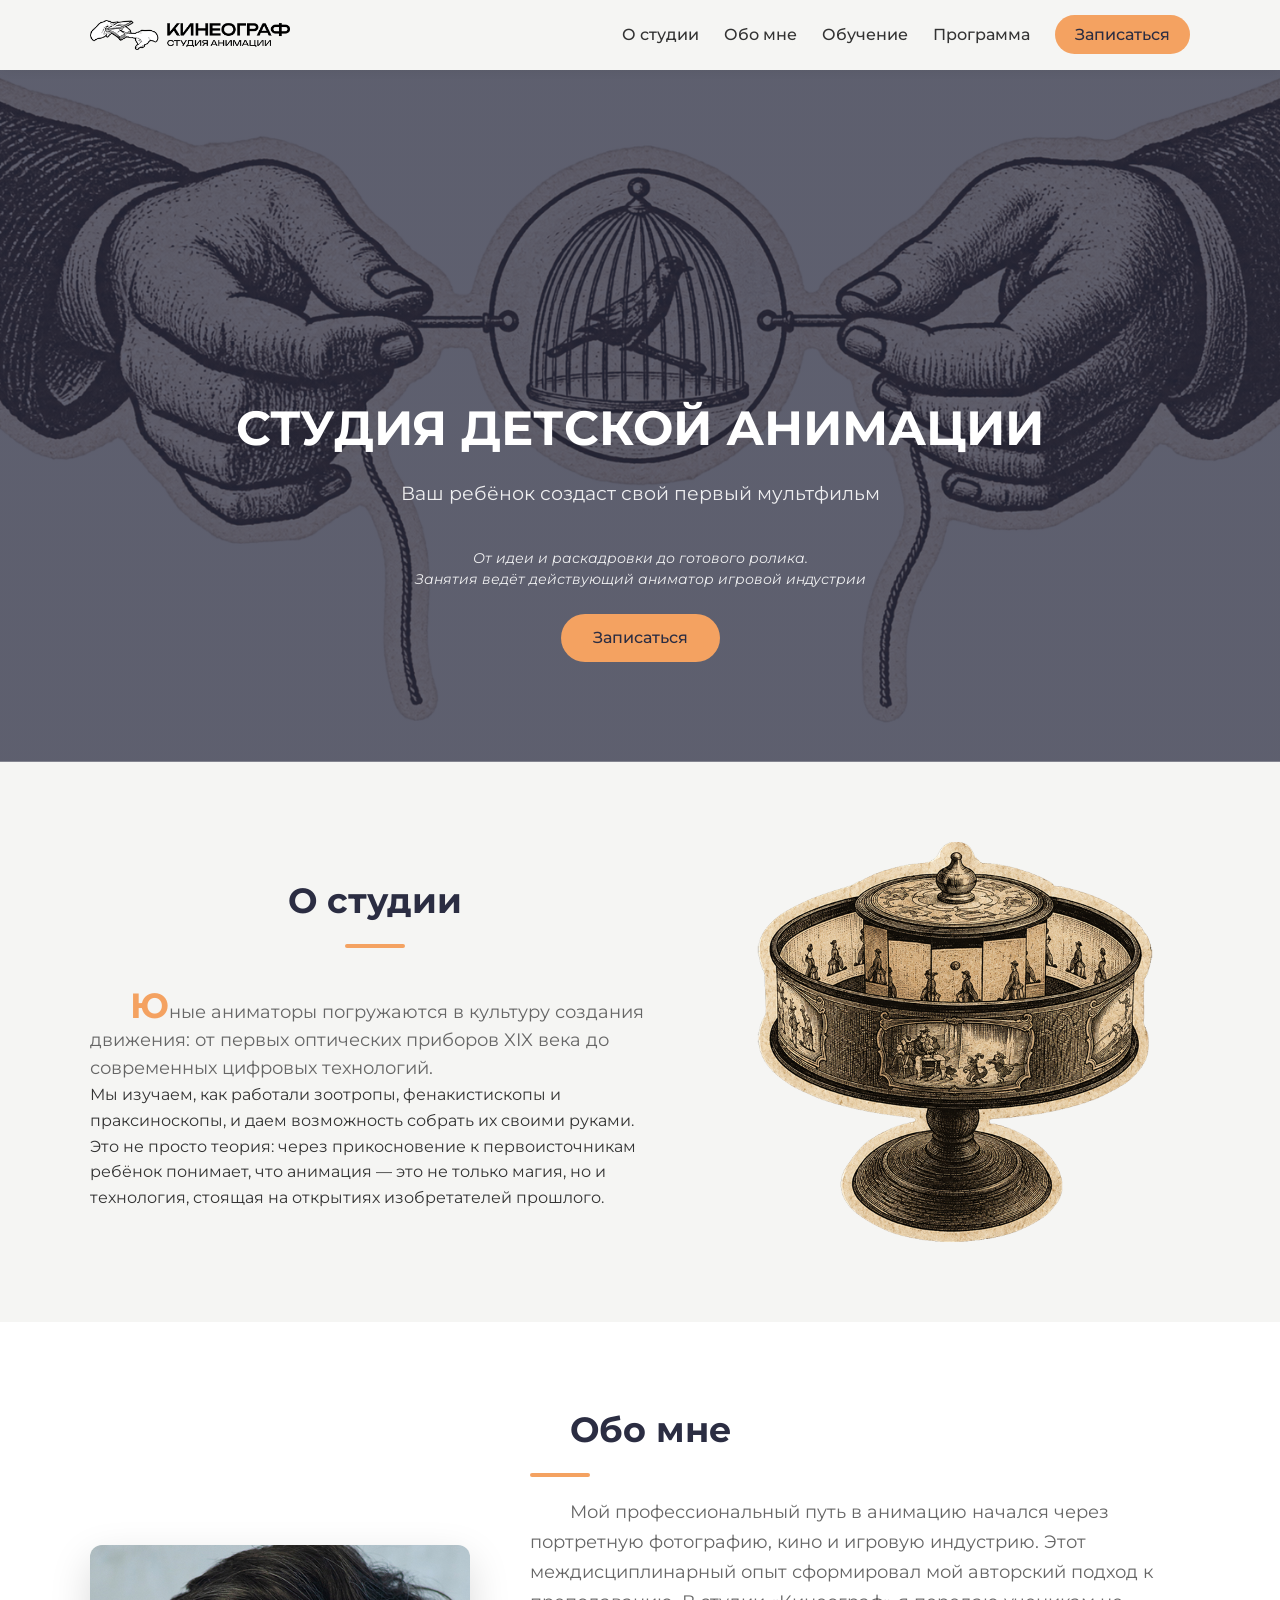
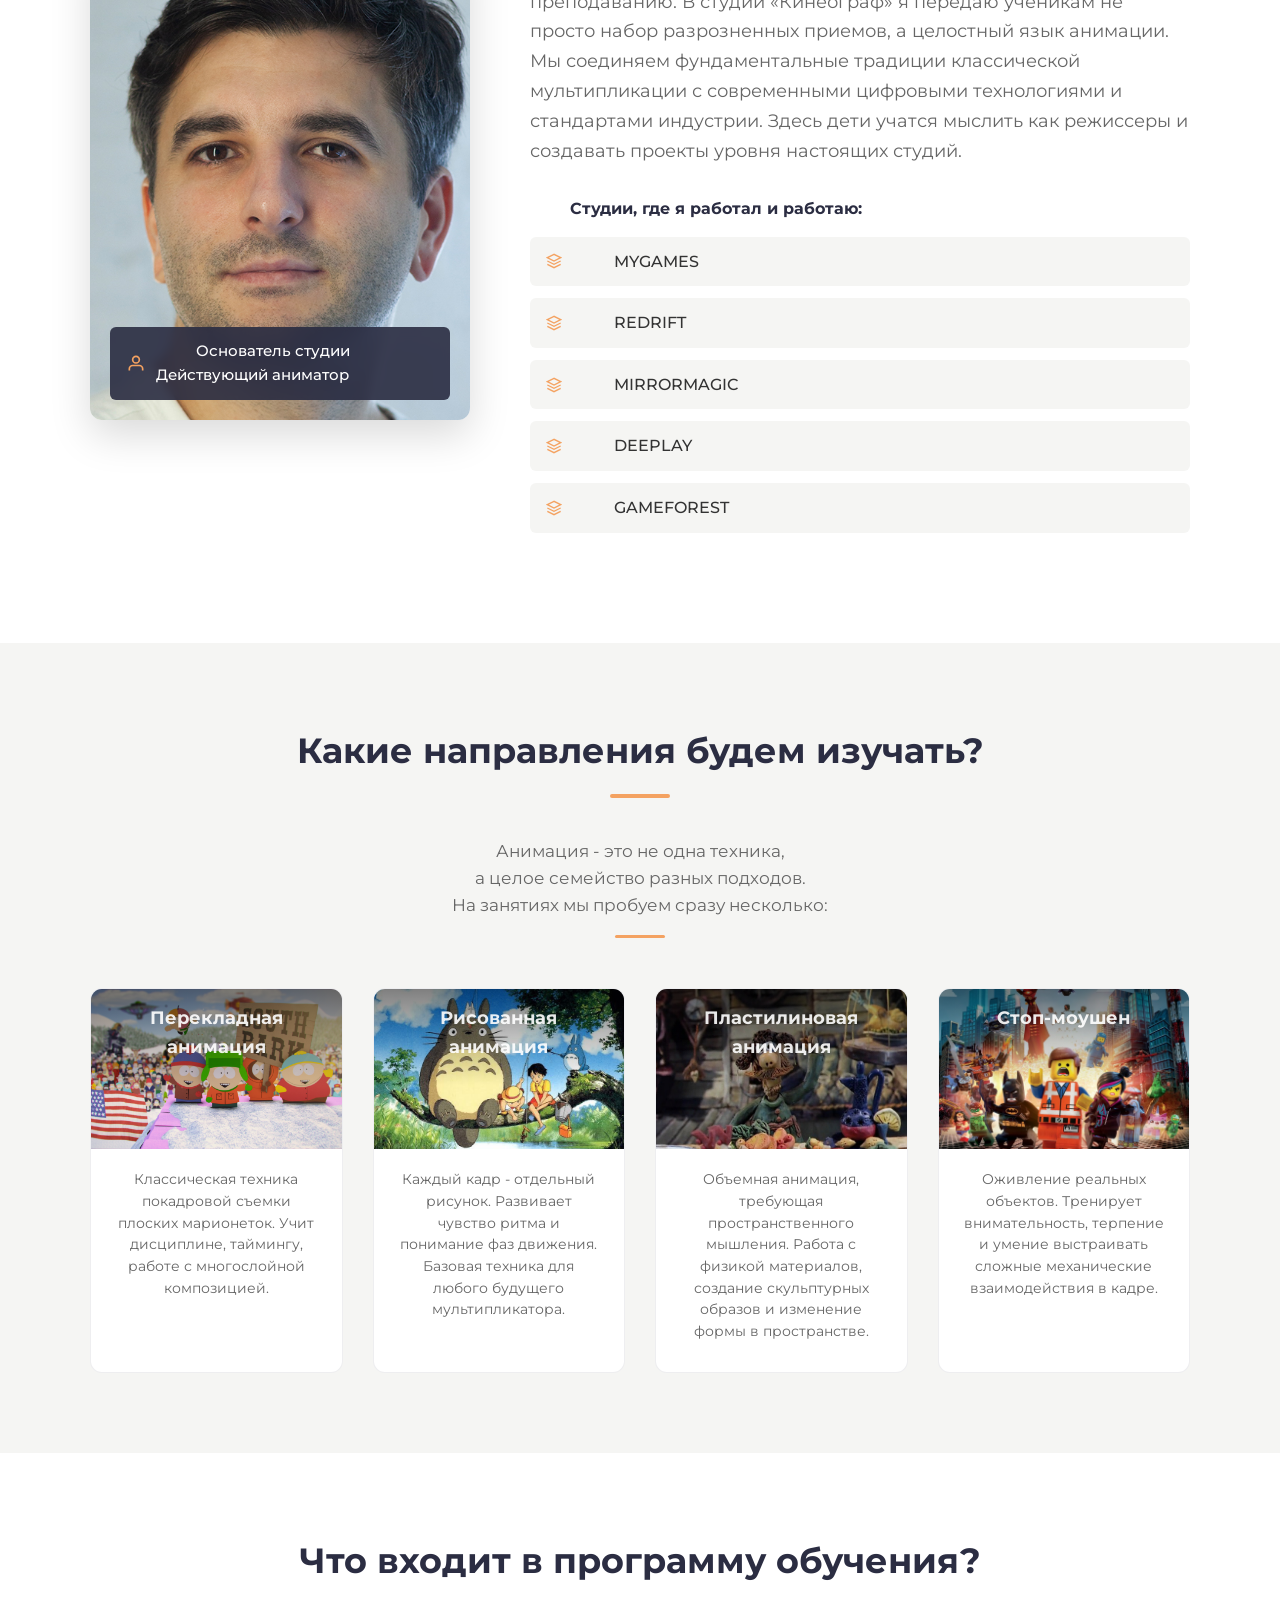
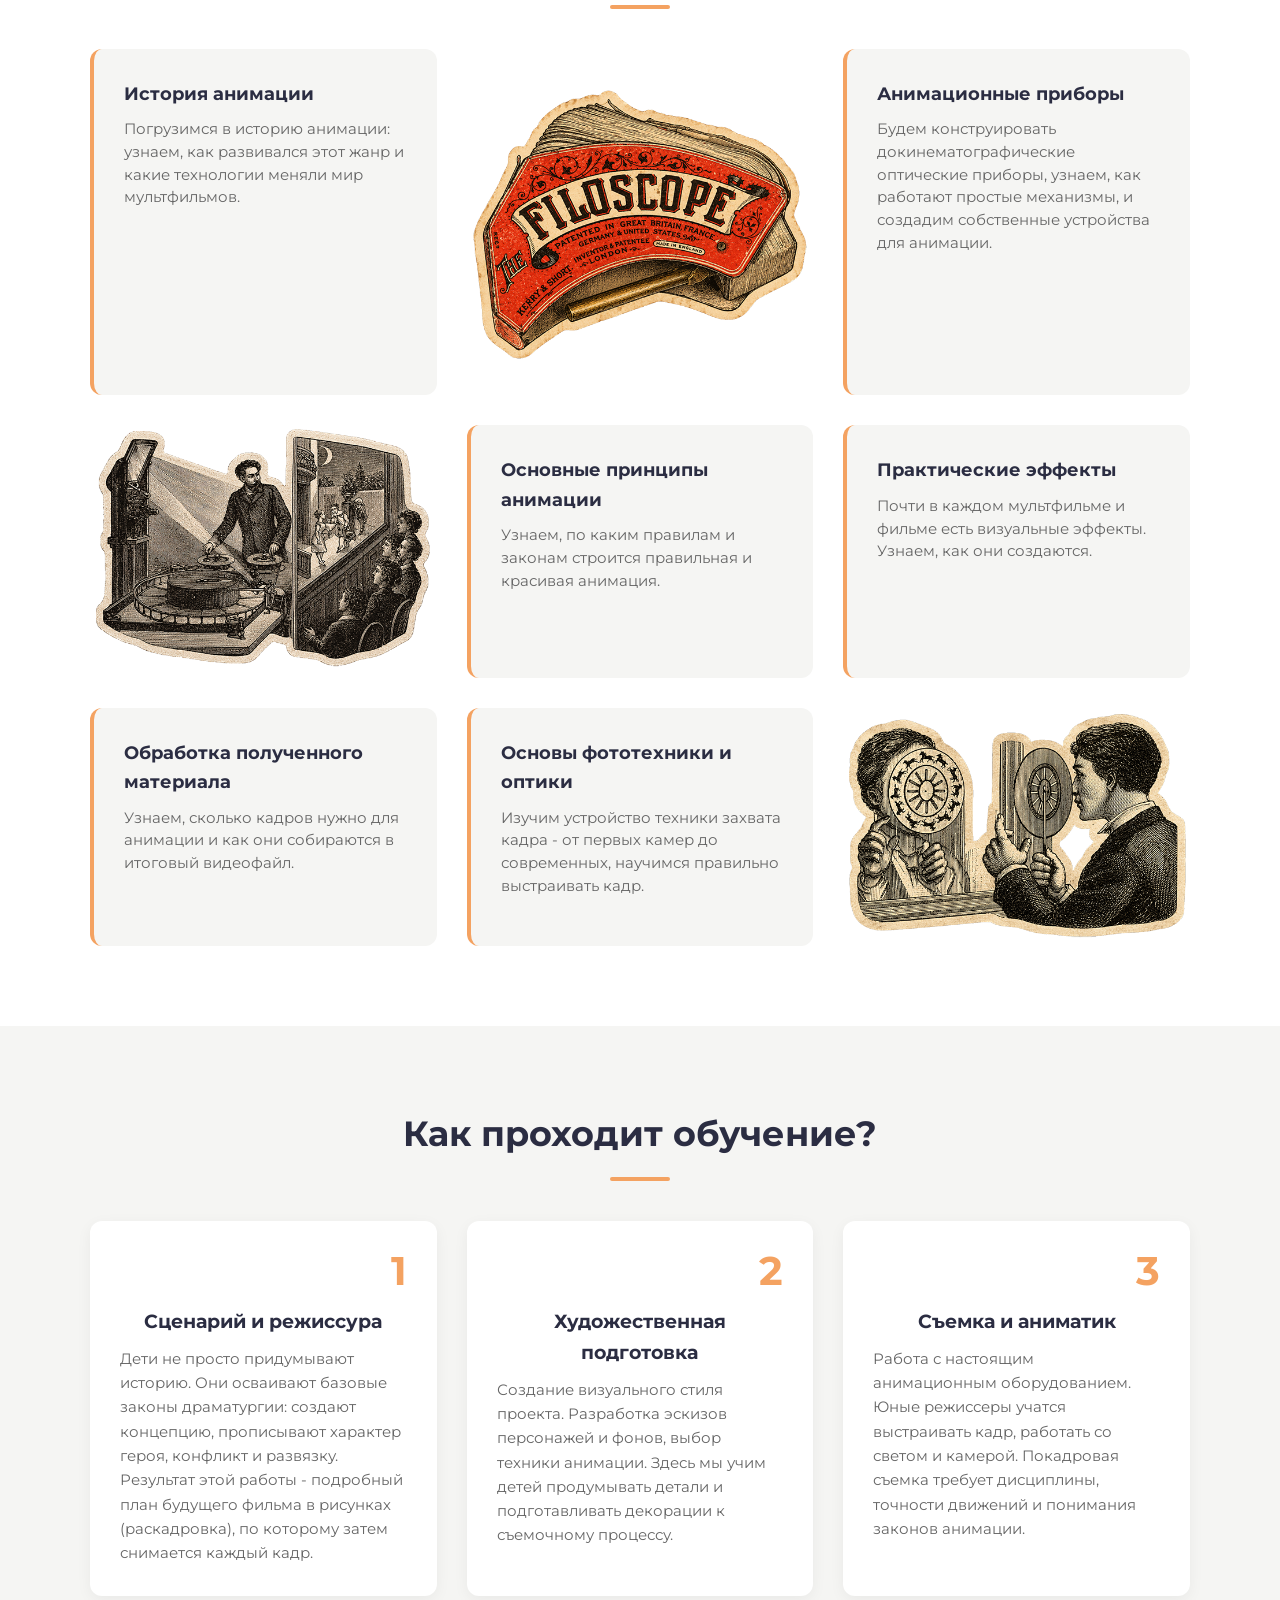
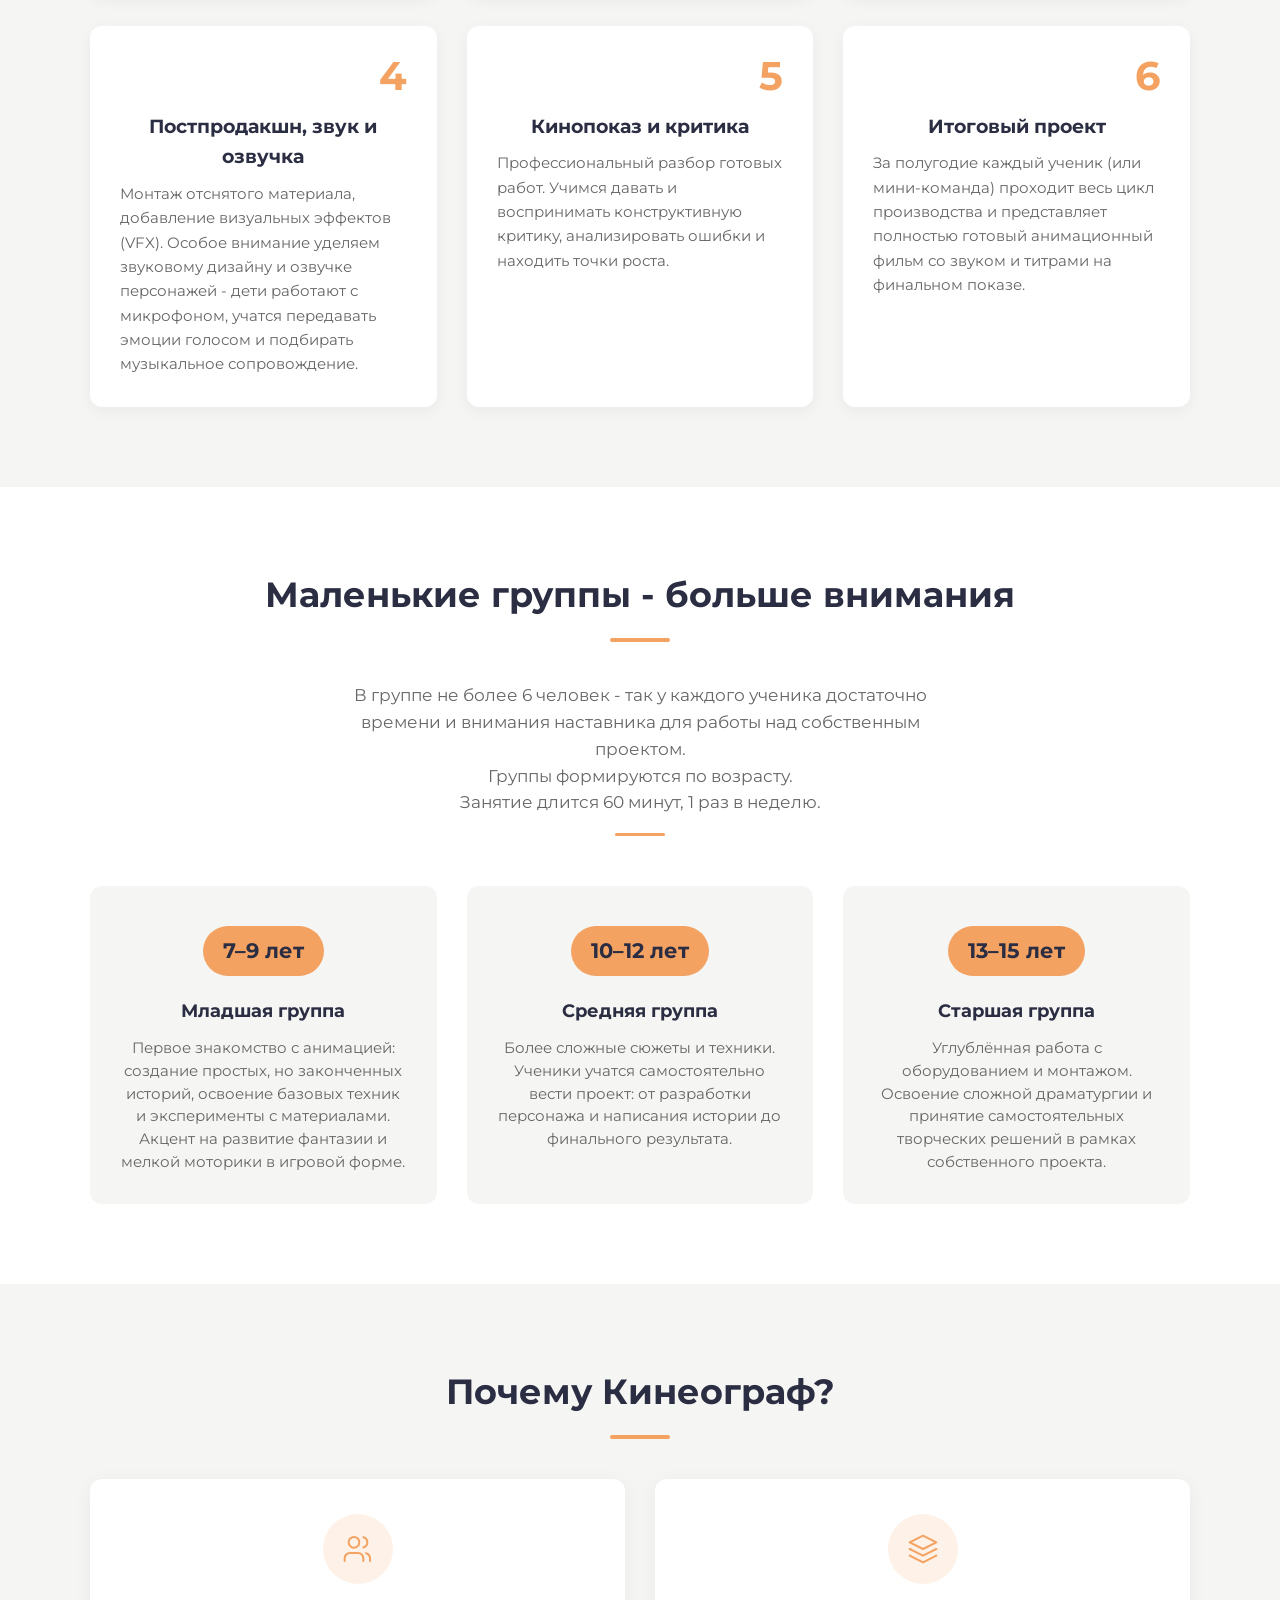
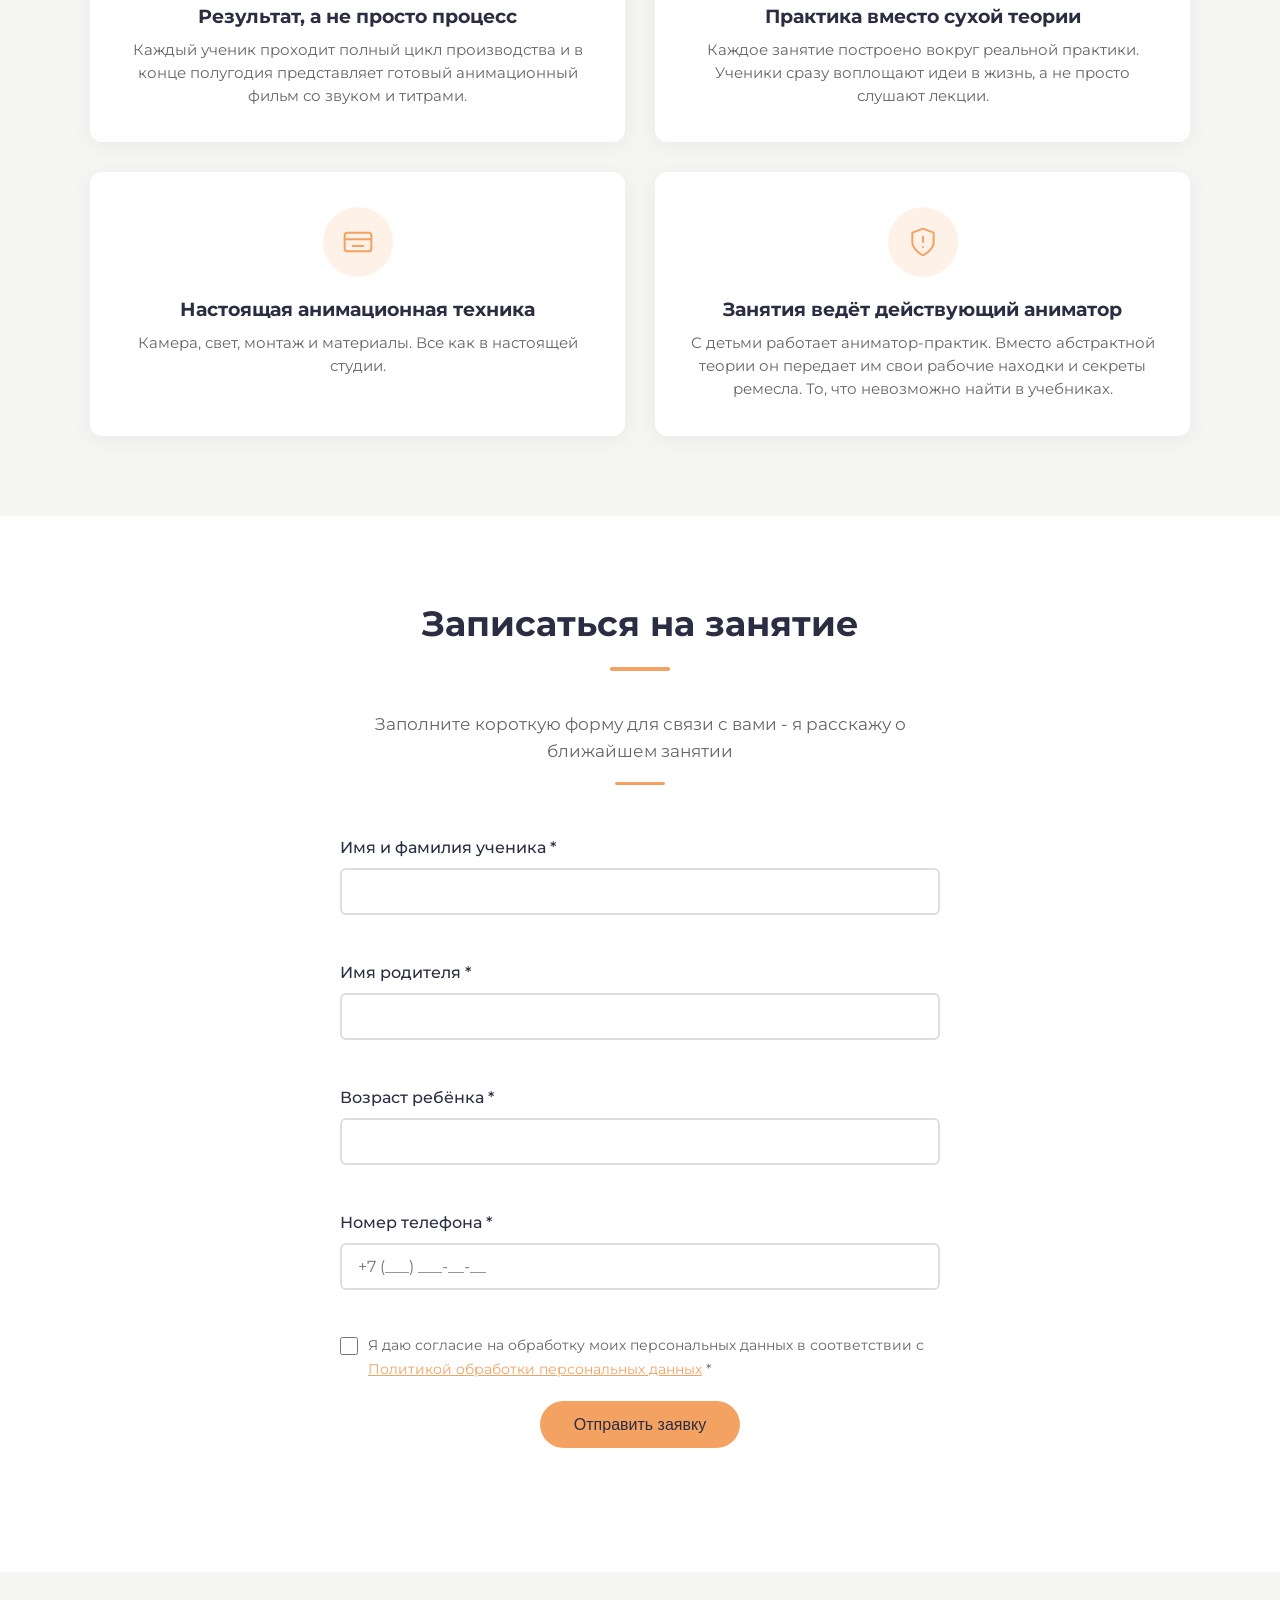
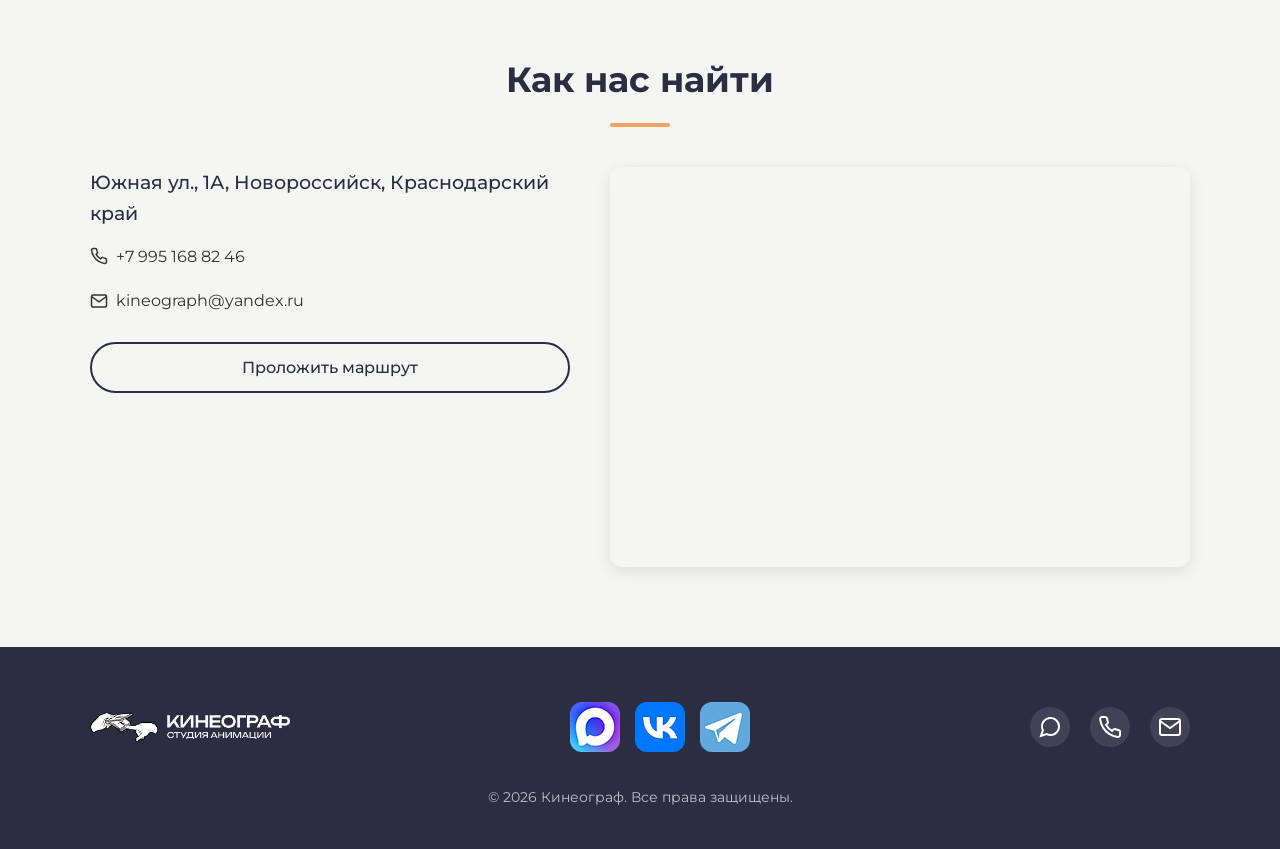
==== commit 003417f1: "upd soc" ====
--- a/index.html
+++ b/index.html
@@ -672,6 +672,21 @@
             <div class="footer__logo">
                 <img src="logo-inv.png" alt="Логотип Кинеограф" class="footer__logo-img">
             </div>
+
+            <!-- БЛОК СОЦСЕТЕЙ (ДОБАВИТЬ СЮДА) -->
+            <div class="social-links">
+                <a href="https://max.ru/channel_kineograph" class="social-link" target="_blank" rel="noopener" aria-label="MAX">
+                    <img src="icon-max.png" alt="MAX">
+                </a>
+                <a href="https://vk.ru/kineograph" class="social-link" target="_blank" rel="noopener" aria-label="ВКонтакте">
+                    <img src="icon-vk.png" alt="VK">
+                </a>
+                <a href="https://t.me/kineograph_studio" class="social-link" target="_blank" rel="noopener" aria-label="Telegram">
+                    <img src="icon-telegram.png" alt="Telegram">
+                </a>
+            </div>
+
+
             <div class="footer__contacts">
                 <!-- Иконки соцсетей и контактов -->
                 <a href="[TELEGRAM_LINK]" class="footer__icon" target="_blank" rel="noopener" aria-label="Telegram">
--- a/styles.css
+++ b/styles.css
@@ -1197,7 +1197,7 @@
 }
 
 .footer__logo-img {
-    width: 150px;
+    width: 200px;
     height: auto;
     object-fit: contain;
 }
@@ -1229,6 +1229,68 @@
     font-size: 0.85rem;
     color: rgba(255, 255, 255, 0.7);
 }
+
+
+/* =====================================================
+   ССЫЛКИ НА СОЦСЕТИ (ФУТЕР)
+   ===================================================== */
+
+.social-links {
+    display: flex;
+    align-items: center;
+    gap: 15px; /* Расстояние между иконками */
+    margin: 15px 0;
+}
+
+.social-link {
+    display: flex;
+    align-items: center;
+    justify-content: center;
+    width: 50px;
+    height: 50px;
+    border-radius: 12px; /* Скругление, можно сделать 50% для круга */
+    background-color: rgba(255, 255, 255, 0.1); /* Полупрозрачный фон для футера */
+    transition: all 0.3s ease;
+    overflow: hidden;
+}
+
+/* Стили для картинок, когда вы их добавите */
+.social-link img {
+    width: 100%;
+    height: 100%;
+    object-fit: cover;
+    display: block;
+}
+
+/* Заглушка (текст), пока нет картинок */
+.social-link__placeholder {
+    color: var(--color-white);
+    font-size: 0.85rem;
+    font-weight: 700;
+    letter-spacing: 0.5px;
+}
+
+/* Эффект при наведении */
+.social-link:hover {
+    background-color: var(--color-accent);
+    transform: translateY(-3px);
+    box-shadow: 0 5px 15px rgba(244, 162, 97, 0.3);
+}
+
+.social-link:hover .social-link__placeholder {
+    color: var(--color-dark); /* Текст темнеет на оранжевом фоне */
+}
+
+/* Мобильная адаптация (если нужно выровнять по центру) */
+@media (max-width: 768px) {
+    .social-links {
+        justify-content: center;
+        margin: 20px 0;
+    }
+}
+
+
+
 
                                                     /* === Страницы-заглушки === */
 .page-stub {
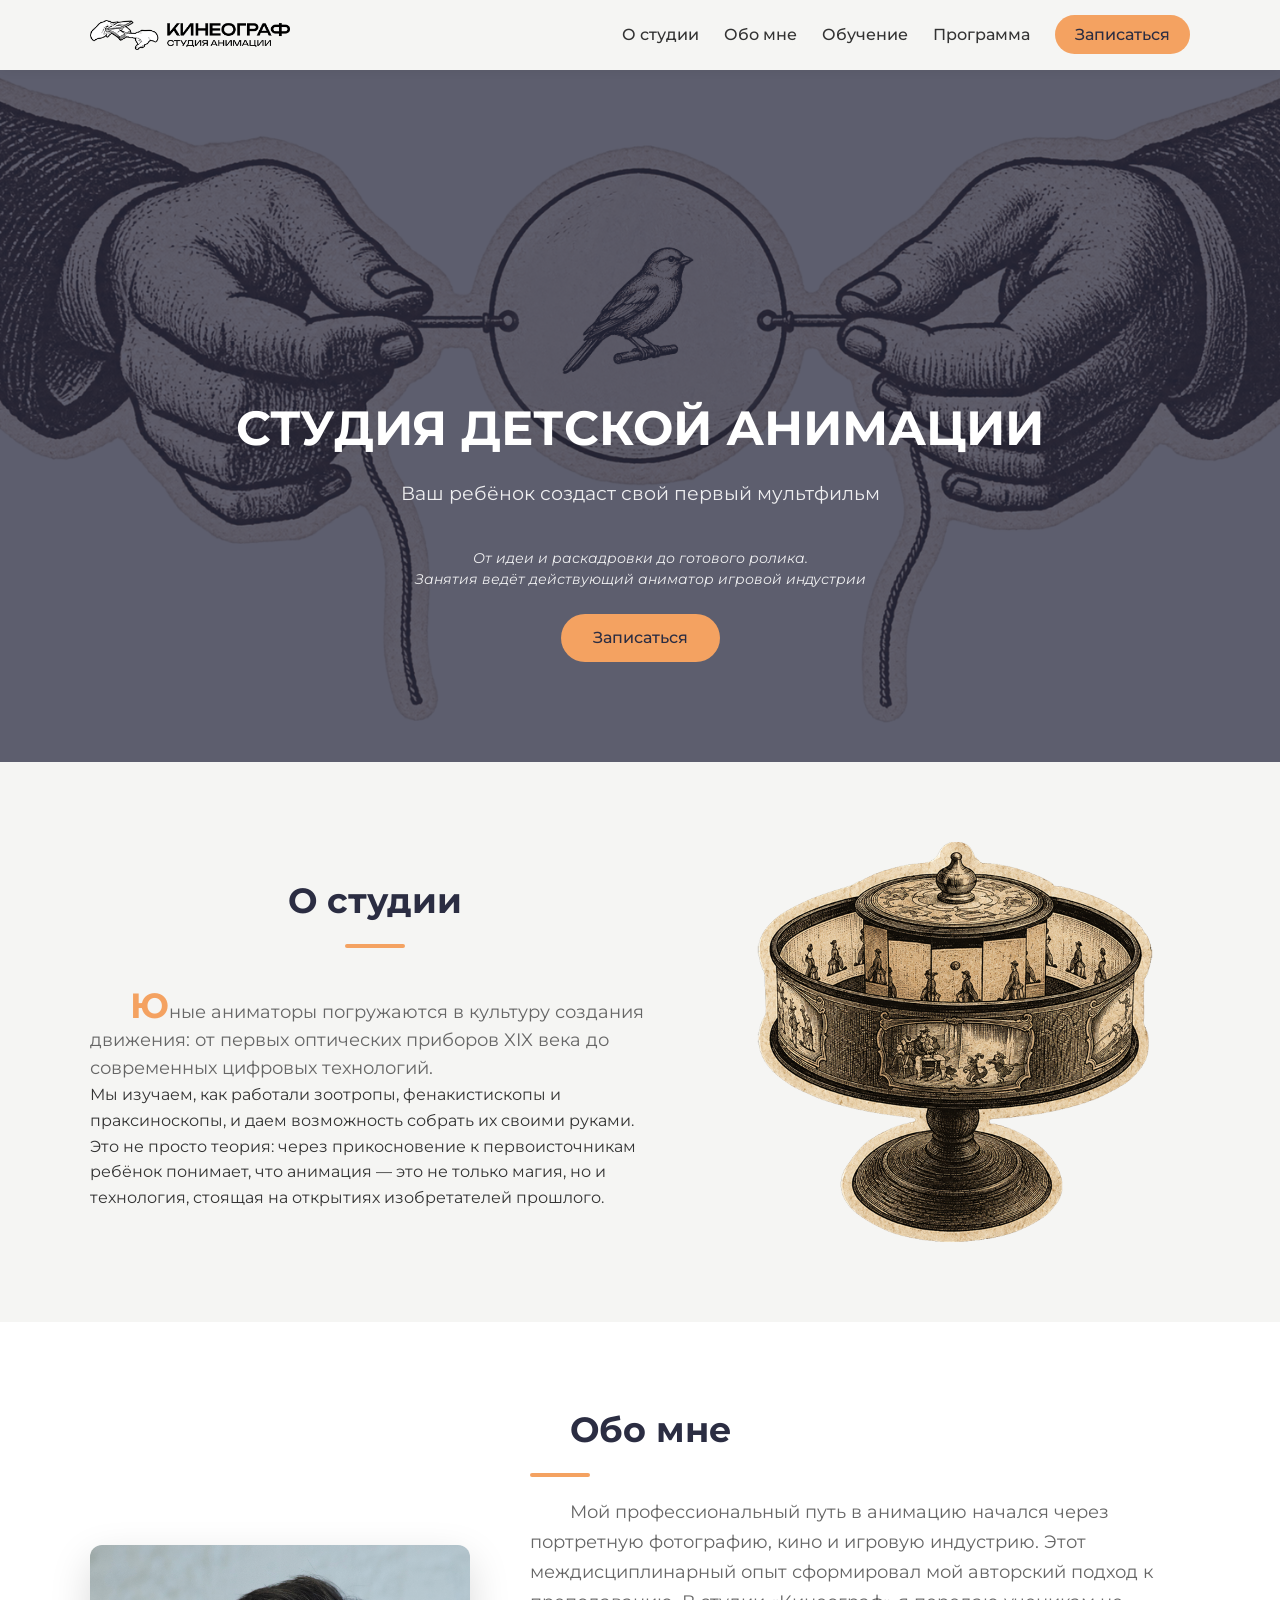
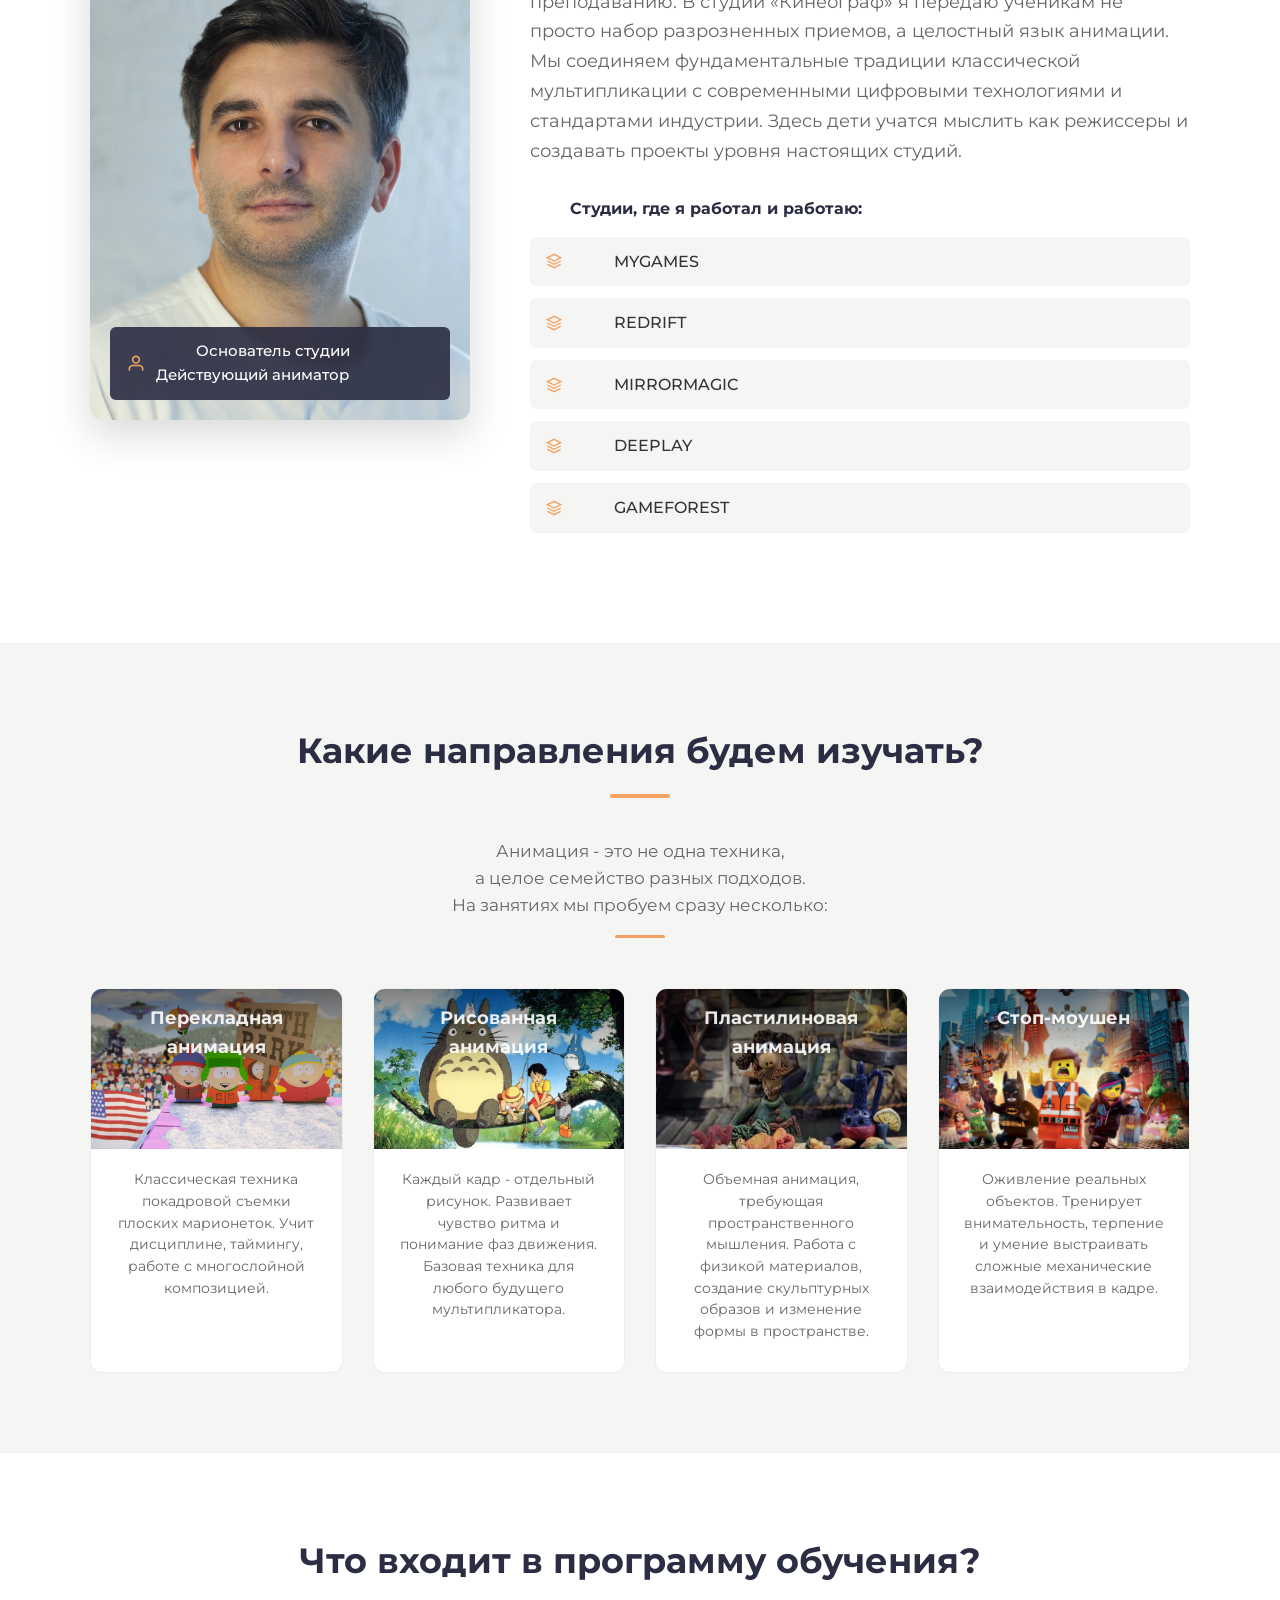
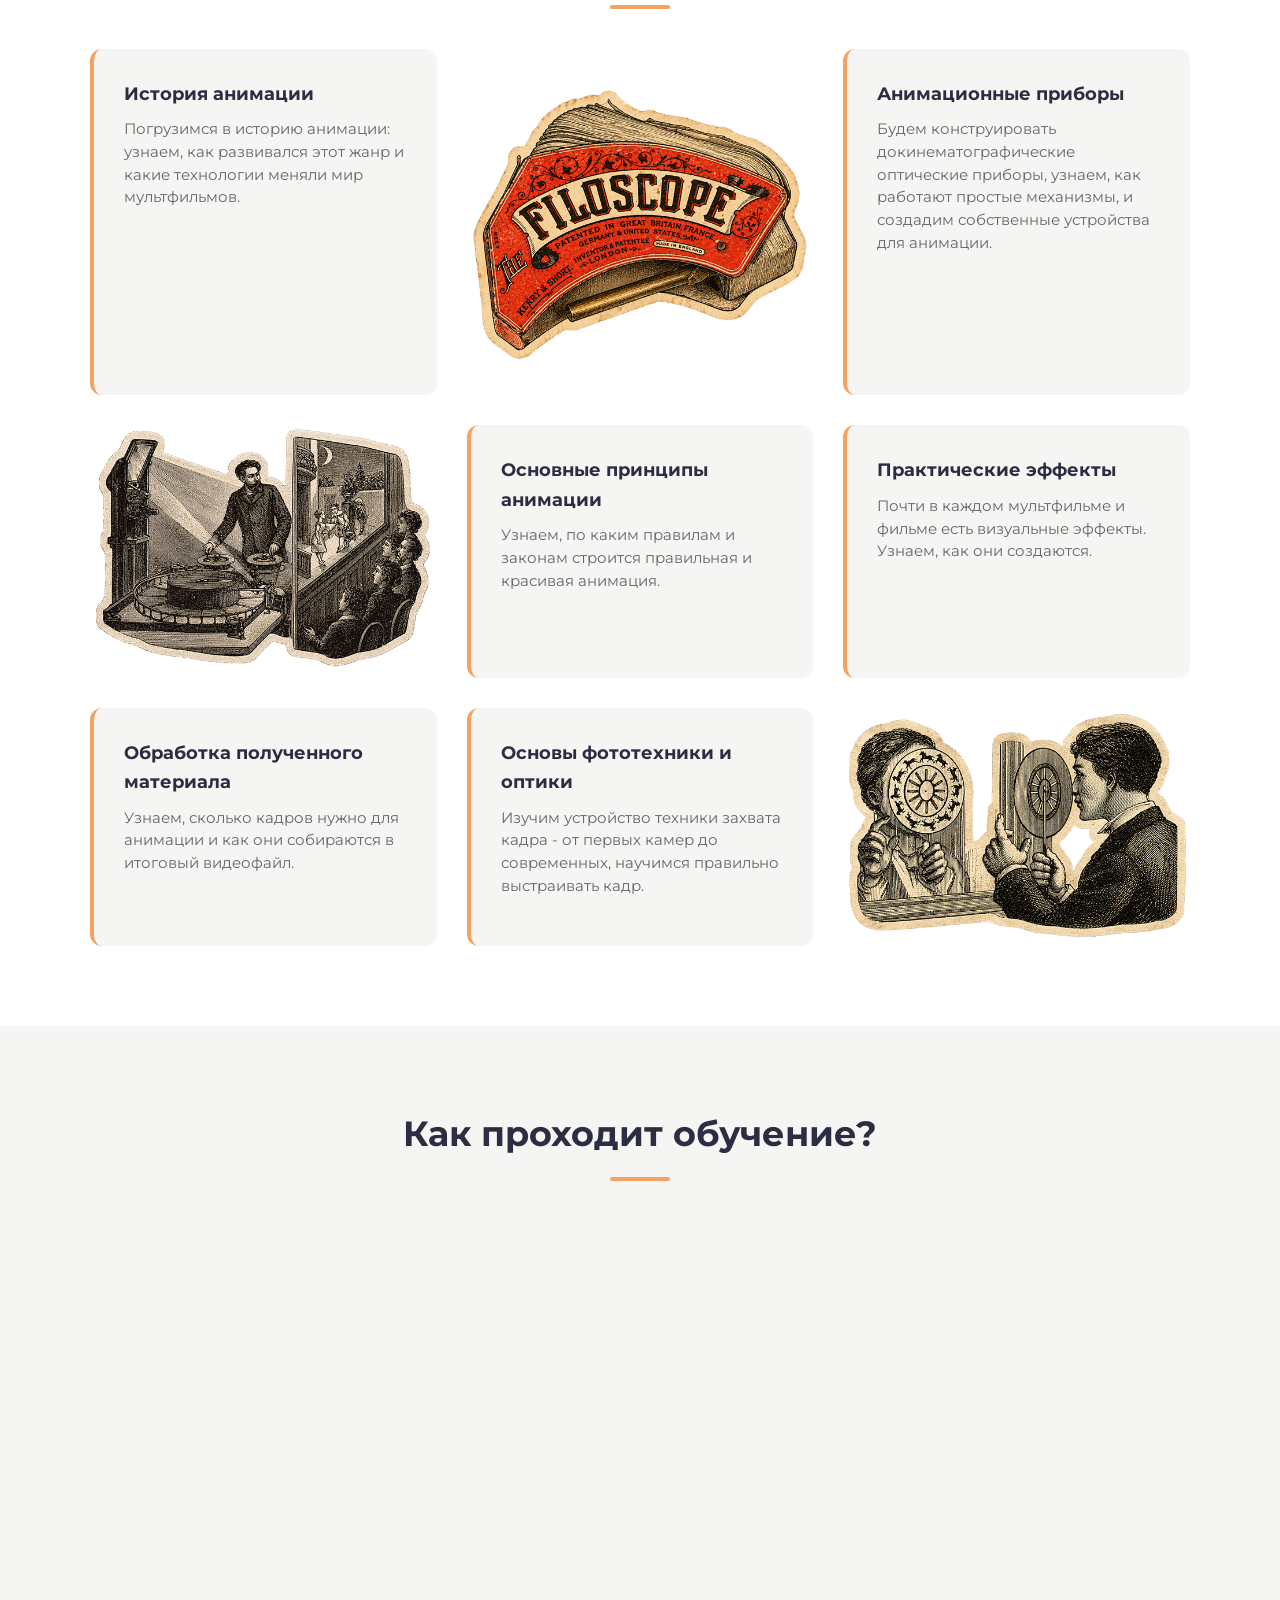
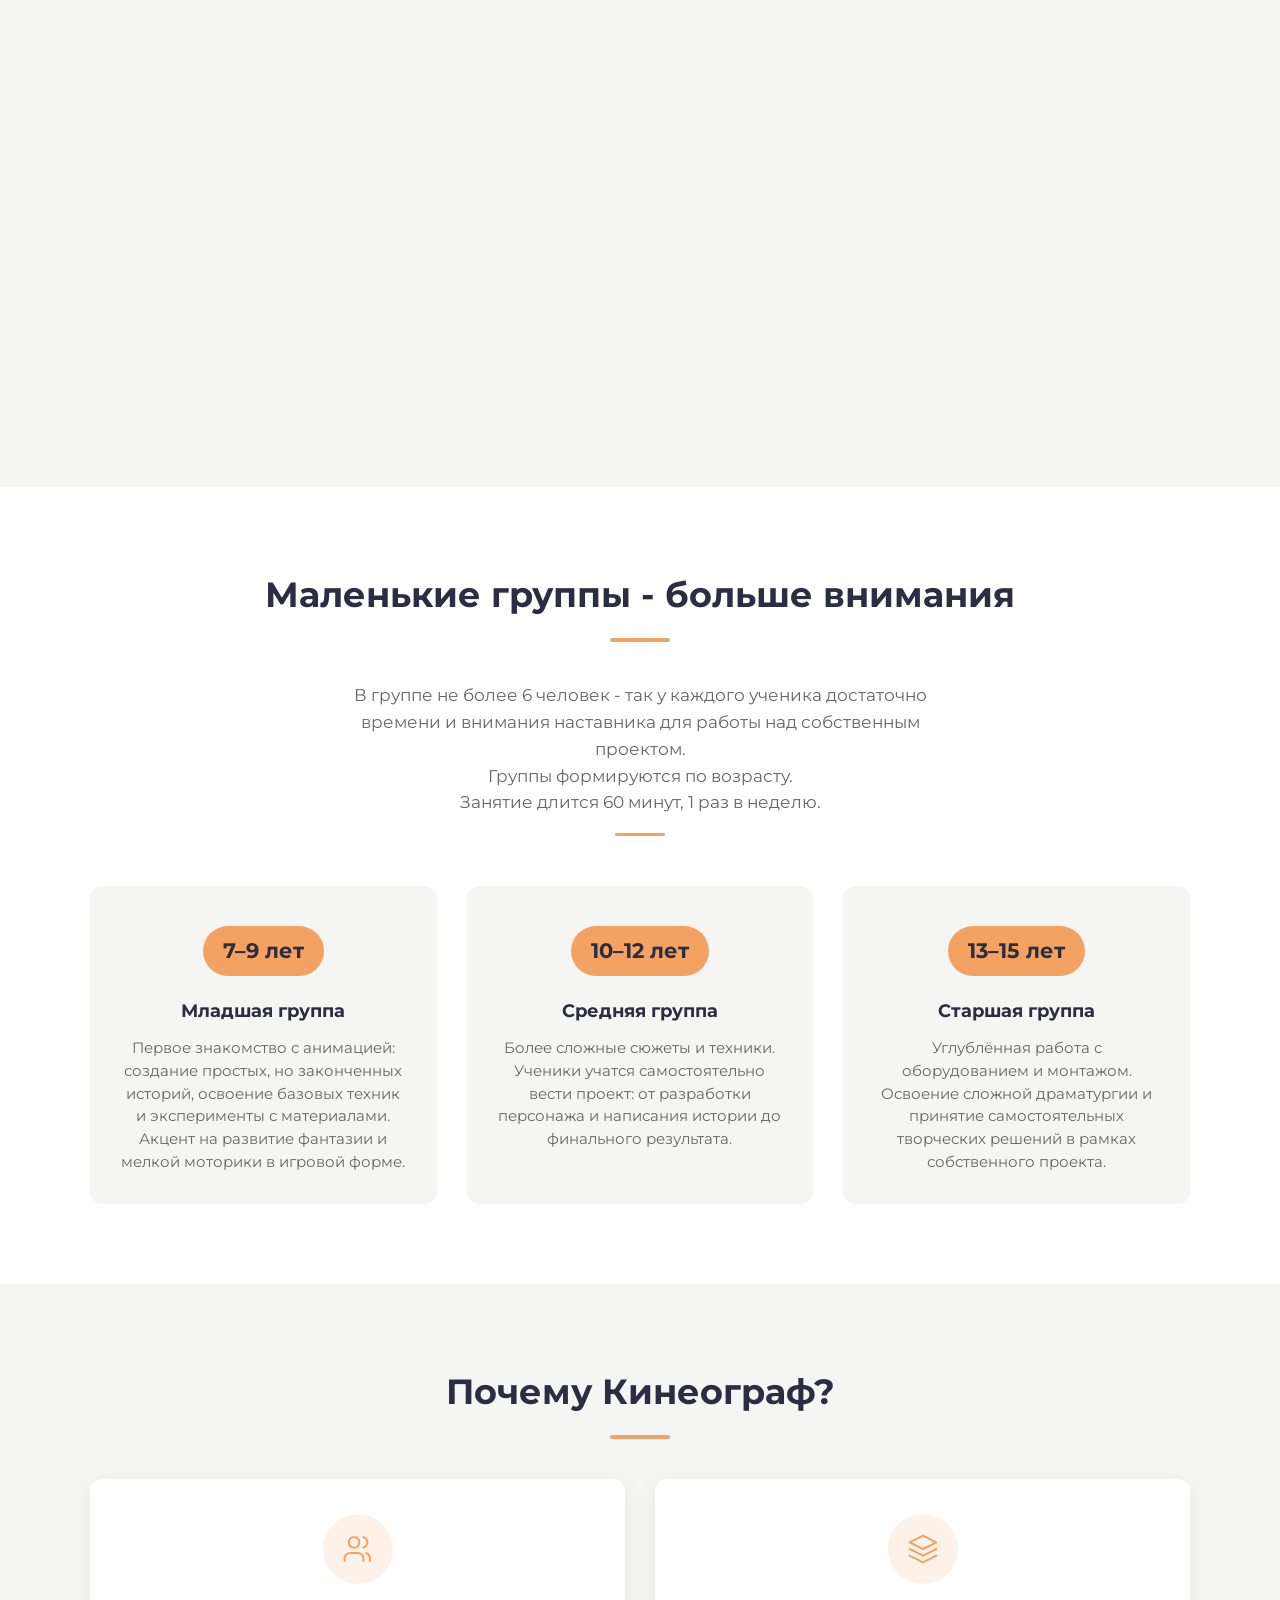
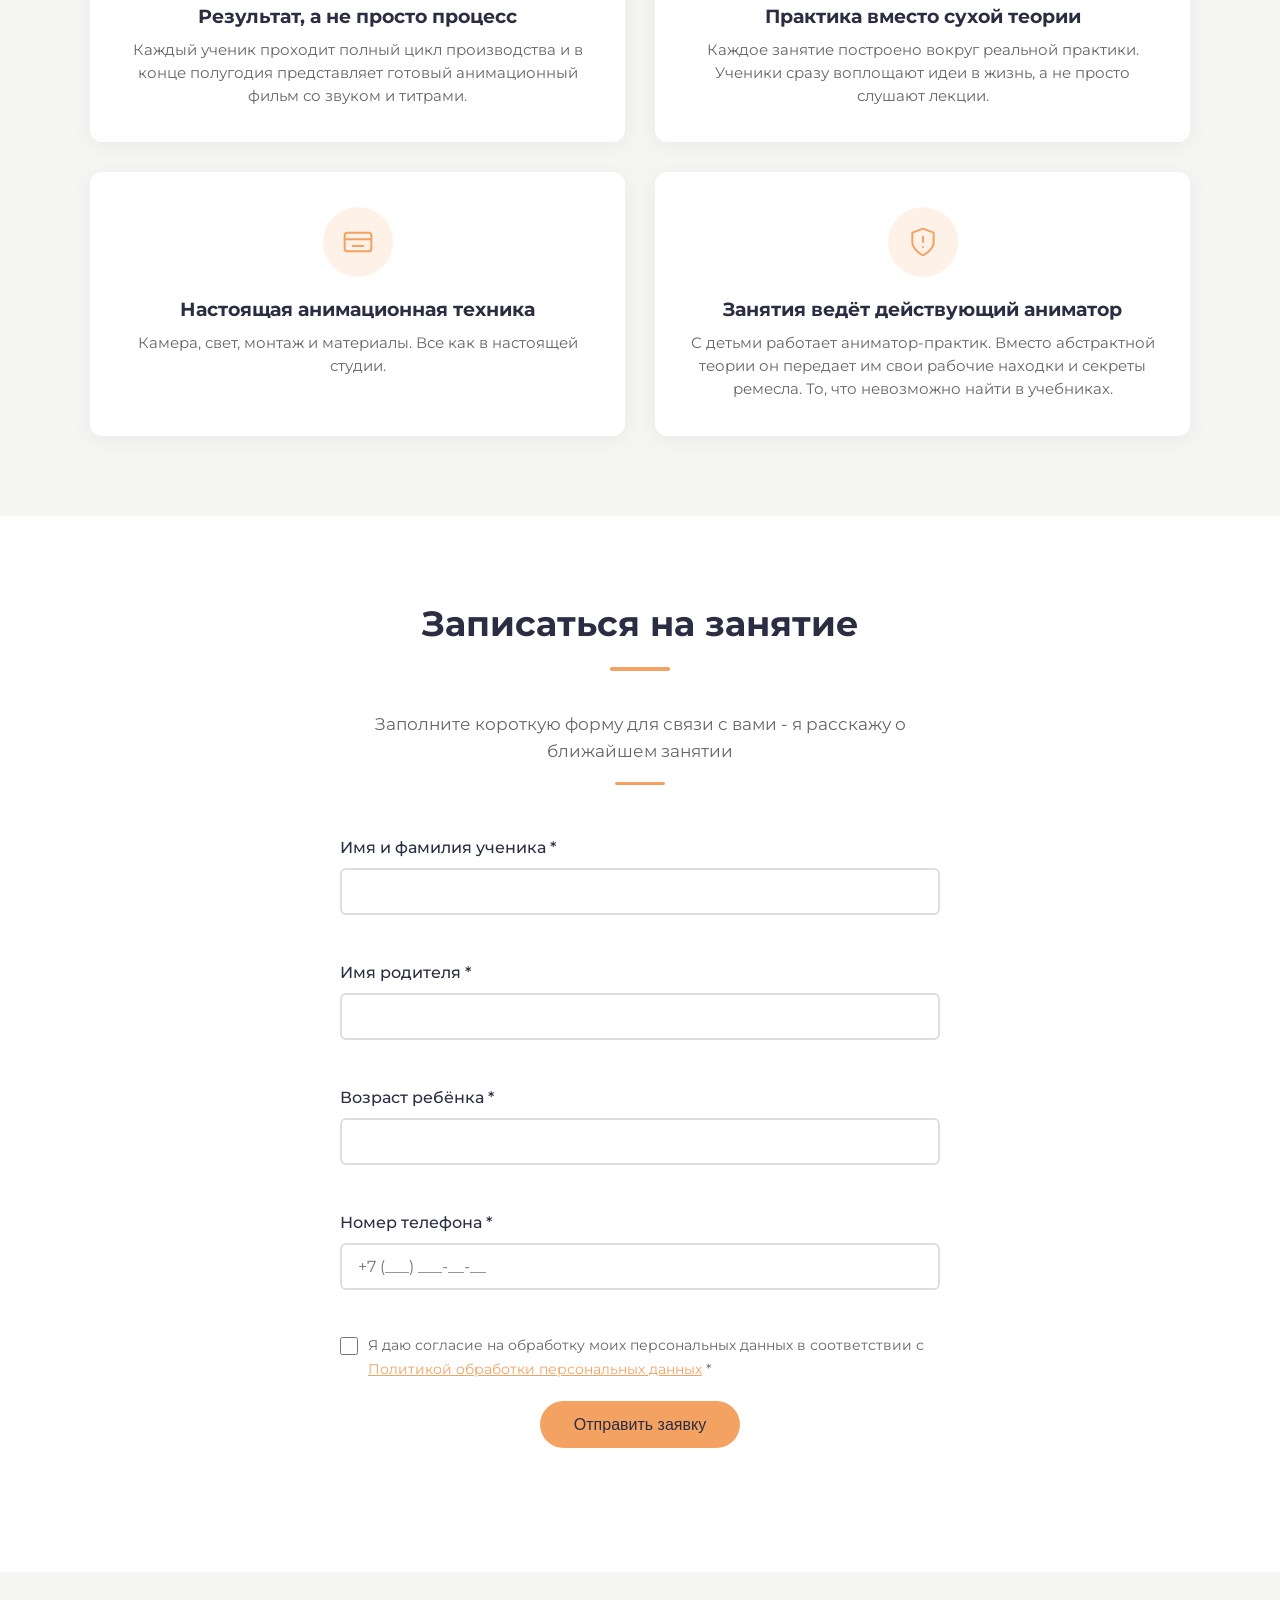
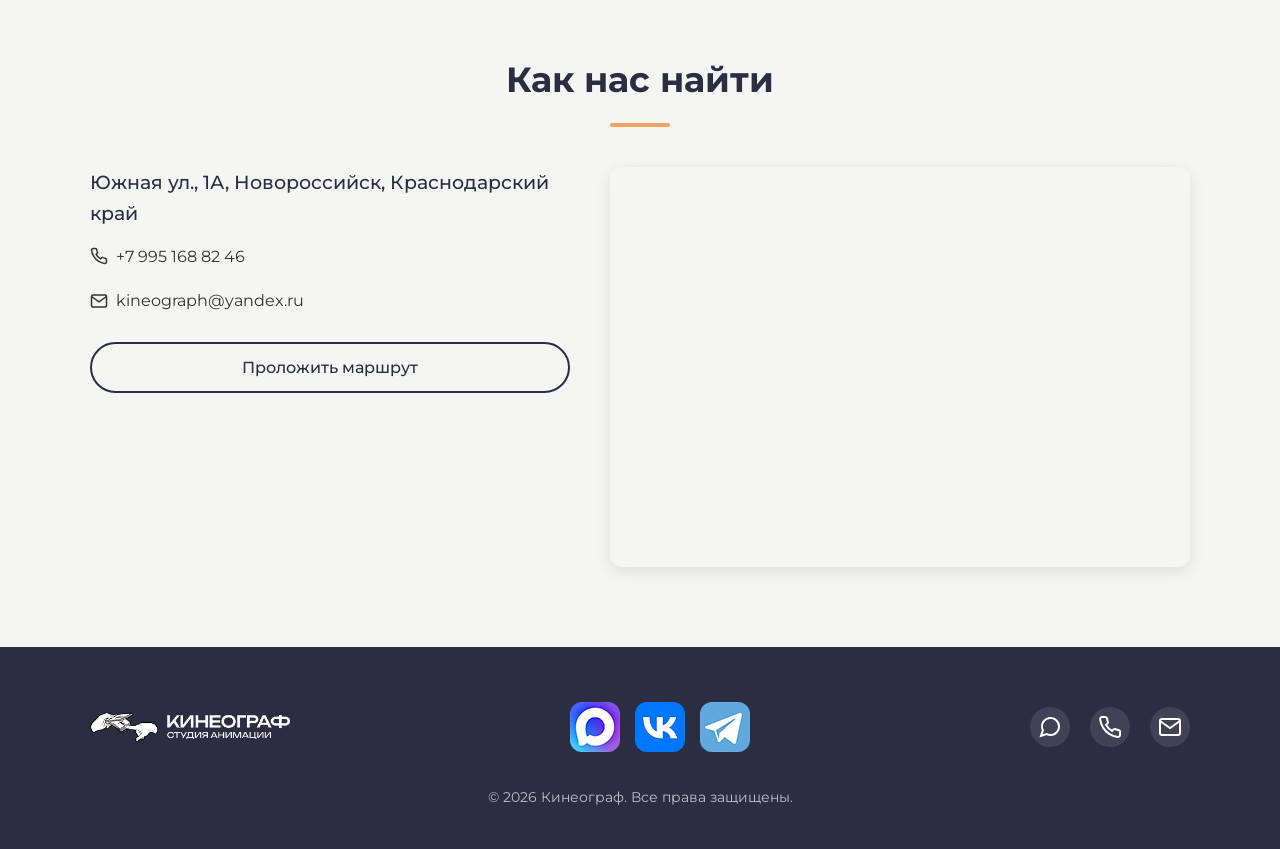
==== commit 917c406d: "anim hero" ====
--- a/index.html
+++ b/index.html
@@ -12,11 +12,11 @@
             m[i].l=1*new Date();
             for (var j = 0; j < document.scripts.length; j++) {if (document.scripts[j].src === r) { return; }}
             k=e.createElement(t),a=e.getElementsByTagName(t)[0],k.async=1,k.src=r,a.parentNode.insertBefore(k,a)
-        })(window, document,'script','https://mc.yandex.ru/metrika/tag.js?id=113714265', 'ym');
-    
-        ym(113714265, 'init', {ssr:true, webvisor:true, clickmap:true, ecommerce:"dataLayer", referrer: document.referrer, url: location.href, accurateTrackBounce:true, trackLinks:true});
+        })(window, document,'script','https://mc.yandex.ru/metrika/tag.js?id=103785336', 'ym');
+    
+        ym(103785336, 'init', {ssr:true, webvisor:true, clickmap:true, ecommerce:"dataLayer", referrer: document.referrer, url: location.href, accurateTrackBounce:true, trackLinks:true});
     </script>
-    <noscript><div><img src="https://mc.yandex.ru/watch/113714265" style="position:absolute; left:-9999px;" alt="" /></div></noscript>
+    <noscript><div><img src="https://mc.yandex.ru/watch/103785336" style="position:absolute; left:-9999px;" alt="" /></div></noscript>
     <!-- /Yandex.Metrika counter -->
 
     
@@ -27,7 +27,7 @@
     <!-- Open Graph -->
     <meta property="og:title" content="Кинеограф - детская студия анимации в Новороссийске">
     <meta property="og:description" content="Детская студия анимации «Кинеограф» в Новороссийске для детей 7–14 лет. Покадровая, рисованная, пластилиновая и предметная анимация. Занятия ведёт действующий геймдев-аниматор.">
-    <meta property="og:image" content="logo.png">
+    <meta property="og:image" content="https://kineograph.ru/logo.png">
     <meta property="og:type" content="website">
     
     <!-- Favicon -->
@@ -146,7 +146,28 @@
 
     <main>
         <!-- ========== HERO ========== -->
+        <!-- <section class="hero" id="hero">
+            <div class="container hero__inner">
+                <h1 class="hero__title">СТУДИЯ ДЕТСКОЙ АНИМАЦИИ</h1>
+                <p class="hero__desc">Ваш ребёнок создаст свой первый мультфильм</p>
+                <p class="hero__desc-italic">От идеи и раскадровки до готового ролика.<br>Занятия ведёт действующий аниматор игровой индустрии</p>
+                <a href="#contact" class="btn btn--primary hero__btn">Записаться</a>
+            </div>
+        </section>-->
+
+        <!-- ========== HERO ========== -->
         <section class="hero" id="hero">
+            <!-- Контейнер для картинок (под плашкой) -->
+            <div class="hero-bg-images">
+                <!-- Первая картинка (статичная) -->
+                <div class="hero-bg-img hero-bg-img--static" style="background-image: url('1f1.png');"></div>
+                <!-- Вторая картинка (анимированная) -->
+                <div class="hero-bg-img hero-bg-img--fade" style="background-image: url('1f2.png');"></div>
+            </div>
+
+            <!-- Плашка (твой оригинальный градиент) -->
+            <div class="hero-overlay"></div>
+
             <div class="container hero__inner">
                 <h1 class="hero__title">СТУДИЯ ДЕТСКОЙ АНИМАЦИИ</h1>
                 <p class="hero__desc">Ваш ребёнок создаст свой первый мультфильм</p>
--- a/styles.css
+++ b/styles.css
@@ -280,18 +280,71 @@
 }
 
 /* === Hero секция === ФОН*/
+/* === Hero секция === */
 .hero {
-    background-image: 
-        linear-gradient(rgba(43, 45, 66, 0.75), rgba(43, 45, 66, 0.75)),    /* затемнение — сверху */
-        url('1.png');   /* картинка — посередине */
+    position: relative;
+    /* Твой оригинальный padding, который задает высоту */
+    padding: 400px 0 100px; 
+    color: var(--color-white);
+    text-align: center;
+    /* Убрали background-color, чтобы не было двойного затемнения */
+    overflow: hidden; 
+}
+
+/* Слой с картинками (на весь блок) */
+.hero-bg-images {
+    position: absolute;
+    top: 0;
+    left: 0;
+    width: 100%;
+    height: 100%;
+    z-index: 0;
+}
+
+/* Картинки */
+.hero-bg-img {
+    position: absolute;
+    top: 0;
+    left: 0;
+    width: 100%;
+    height: 100%;
     background-size: cover;
     background-position: center;
     background-repeat: no-repeat;
-    padding: 400px 0 100px;
-    color: var(--color-white);
-    text-align: center;
-}
-
+}
+
+/* Вторая картинка (фейд) */
+.hero-bg-img--fade {
+    opacity: 0;
+    animation: overlay-fade 0.15s infinite; 
+}
+
+/* Твоя плашка */
+.hero-overlay {
+    position: absolute;
+    top: 0;
+    left: 0;
+    width: 100%;
+    height: 100%;
+    background-color: rgba(43, 45, 66, 0.75); 
+    z-index: 2; 
+}
+
+/* Текст поверх */
+.hero__inner {
+    position: relative;
+    z-index: 3; 
+}
+
+@keyframes overlay-fade {
+    0%   { opacity: 0; }      
+    20%  { opacity: 0.5; }      
+    60%  { opacity: 1; }      
+    80%  { opacity: 0.5; }      
+    100% { opacity: 0; }      
+}
+
+/* Твои стили текста */
 .hero__title {
     font-size: 3rem;
     font-weight: 700;
@@ -304,22 +357,19 @@
     max-width: 600px;
     margin: 0 auto 40px;
     color: rgba(255, 255, 255, 0.9);
-    
-}
-
-/* Отдельный самостоятельный стиль для второго абзаца hero — курсив */
+}
+
 .hero__desc-italic {
     font-family: 'Montserrat', sans-serif;
     font-style: italic;
     font-weight: 400;
-    font-size: 14px;      /* подбери свой размер */
-    color: rgba(255, 255, 255, 0.9);       /* подбери свой цвет */
+    font-size: 14px;
+    color: rgba(255, 255, 255, 0.9);
     line-height: 1.5;
     margin-top: 0 auto;
     margin-bottom: 24px;
     text-align: center;
 }
-
 
                                                 /* === Секция "О студии" === */
 .about {
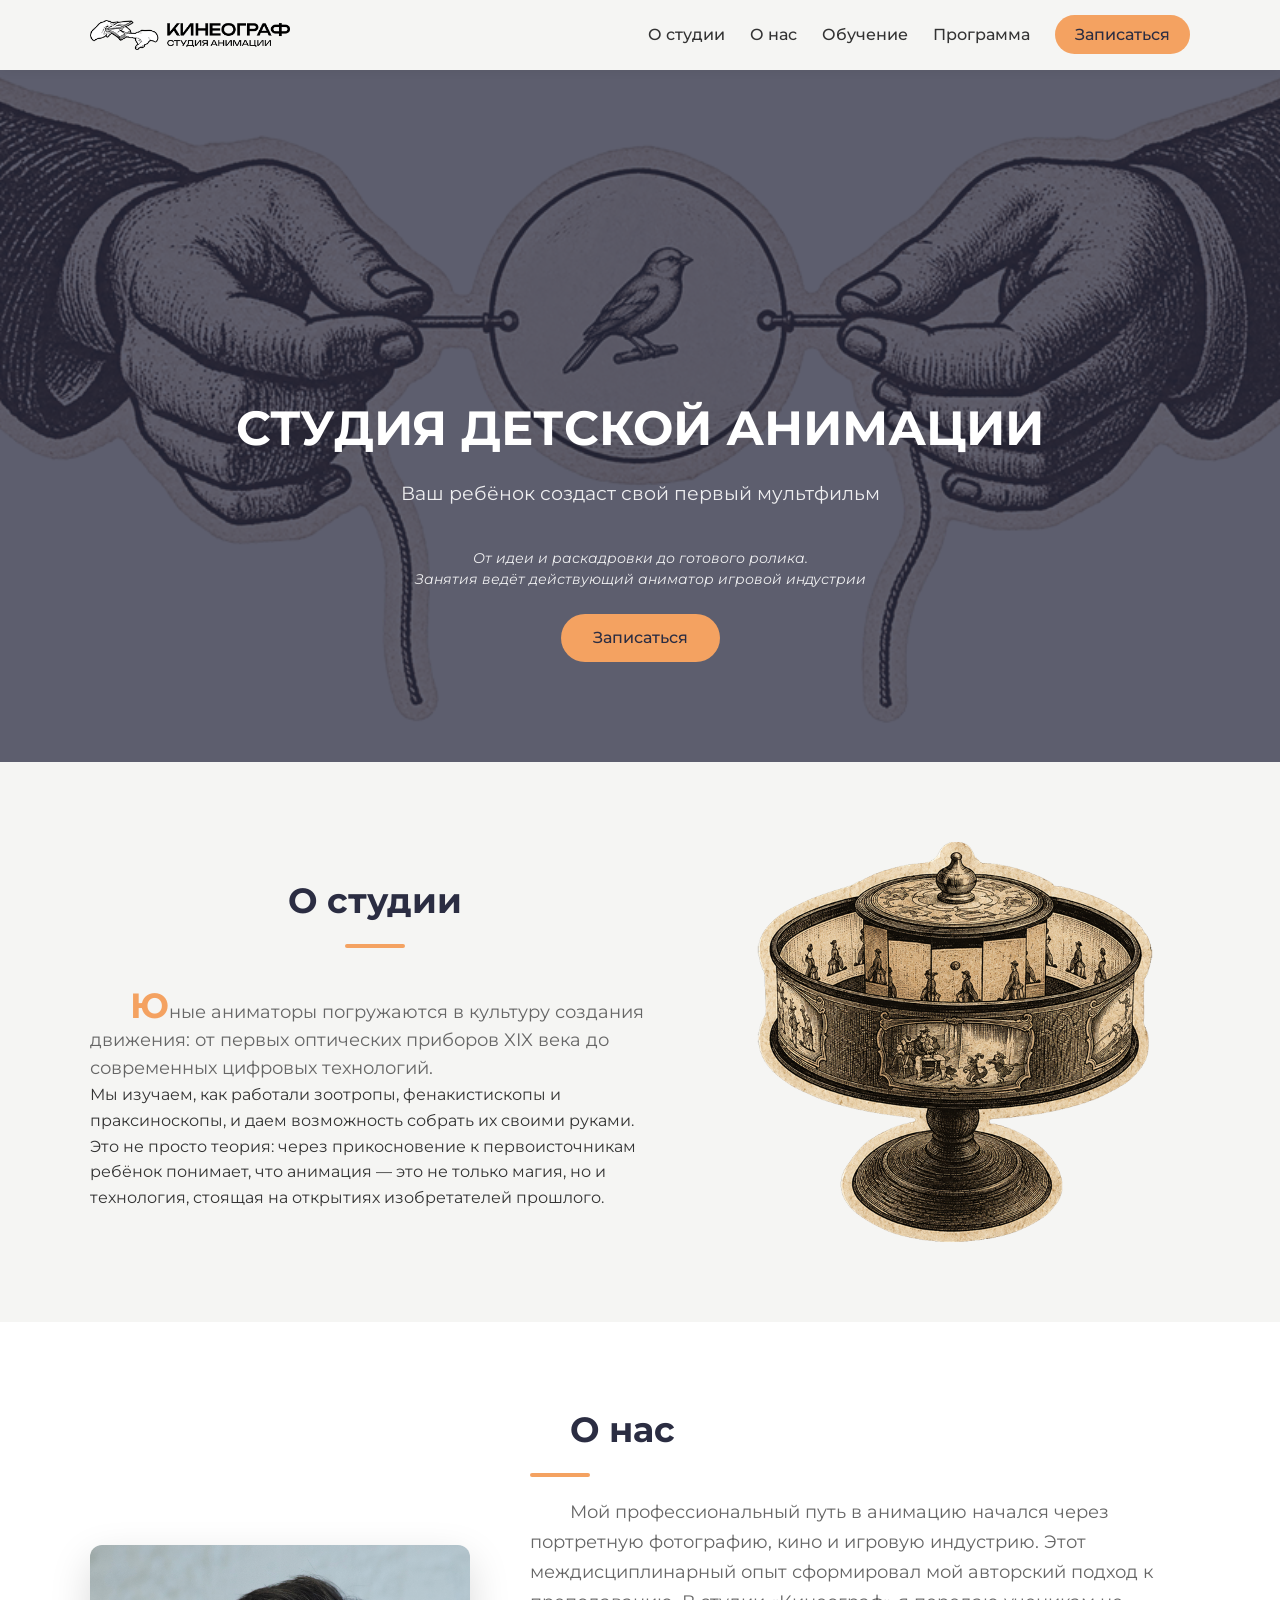
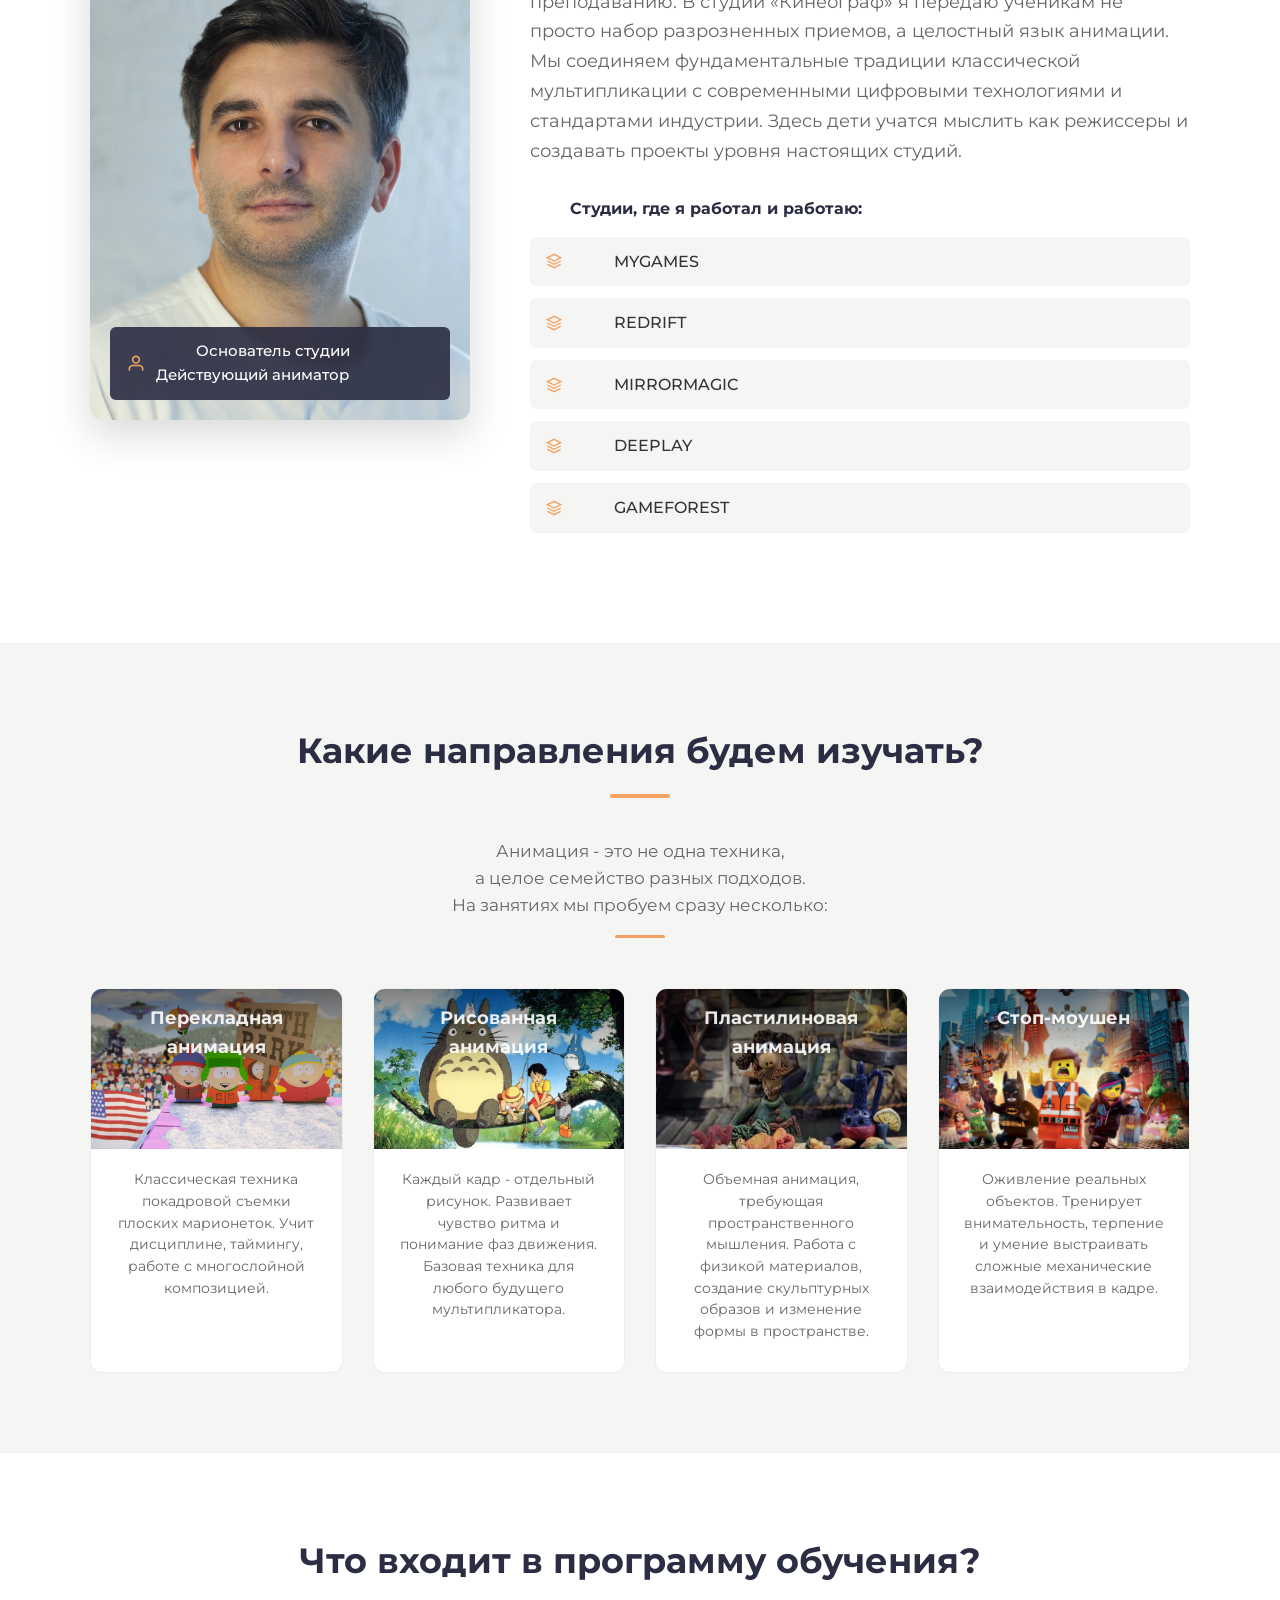
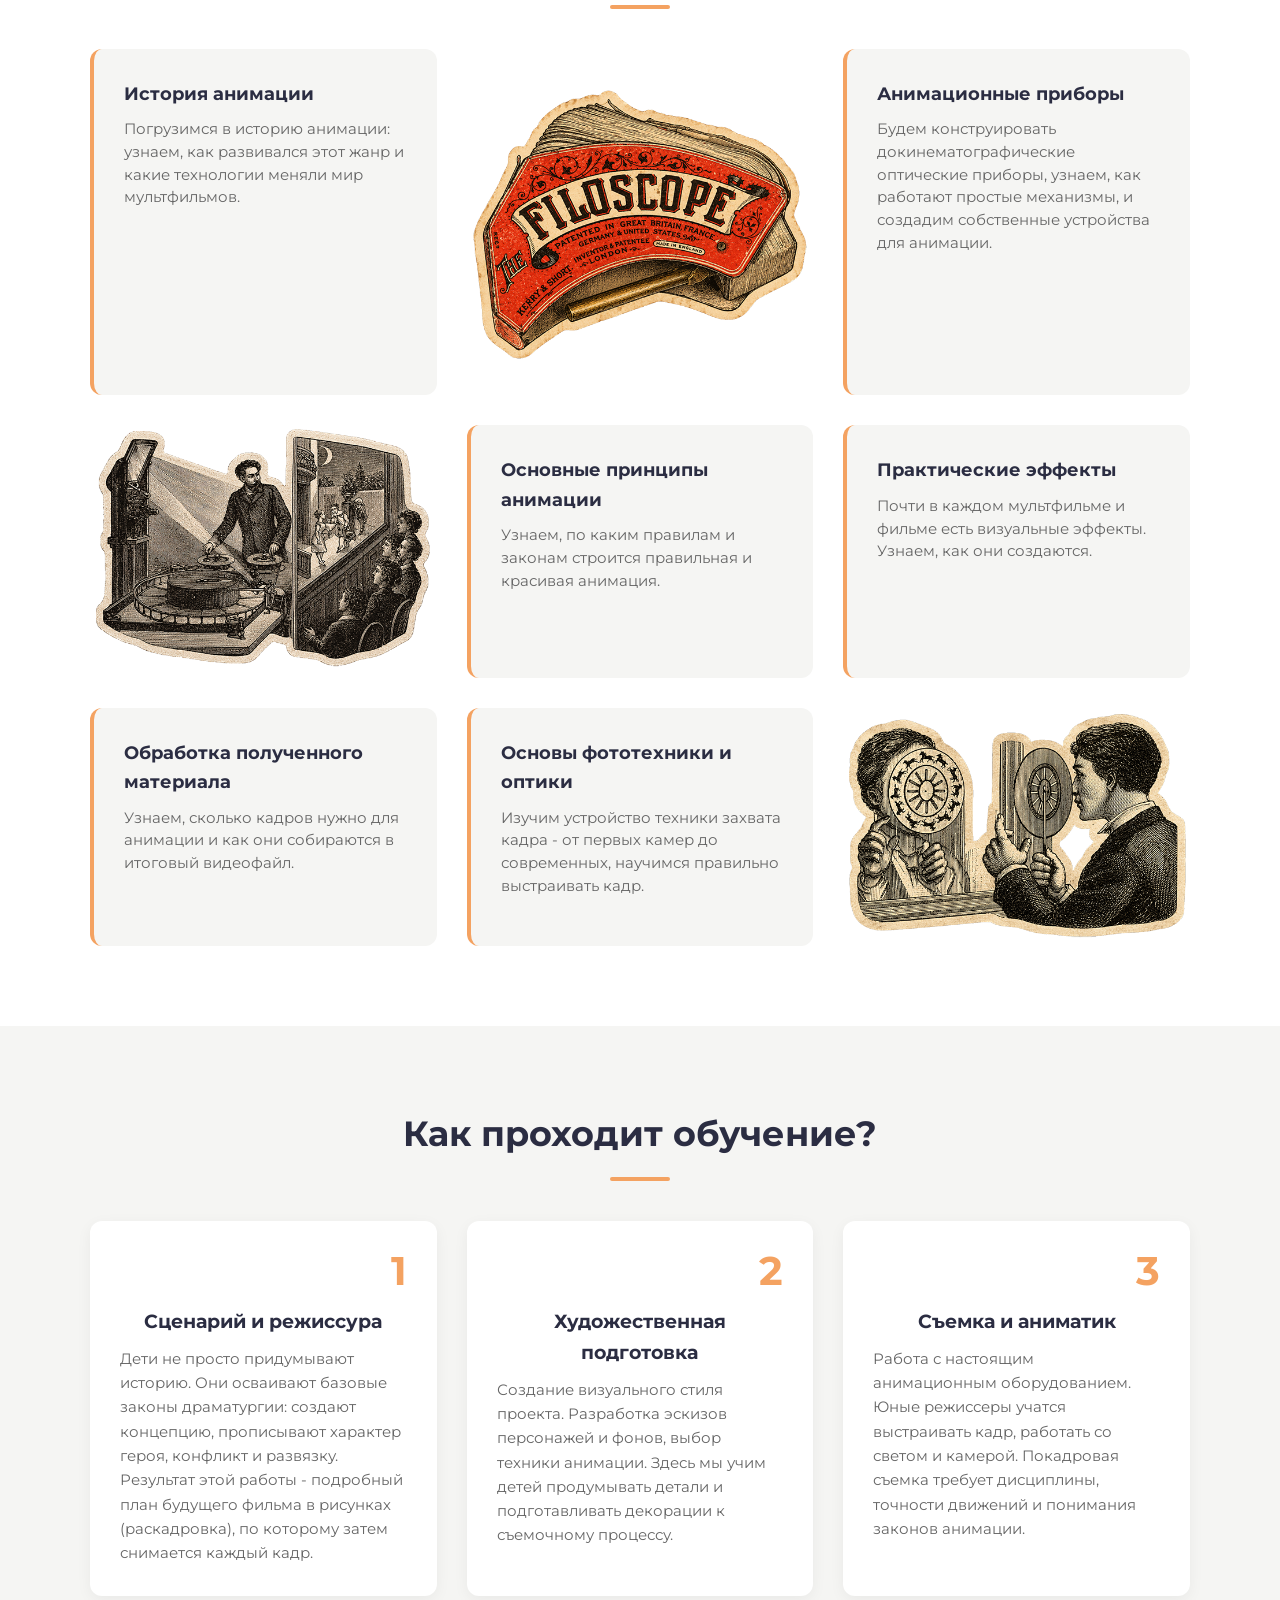
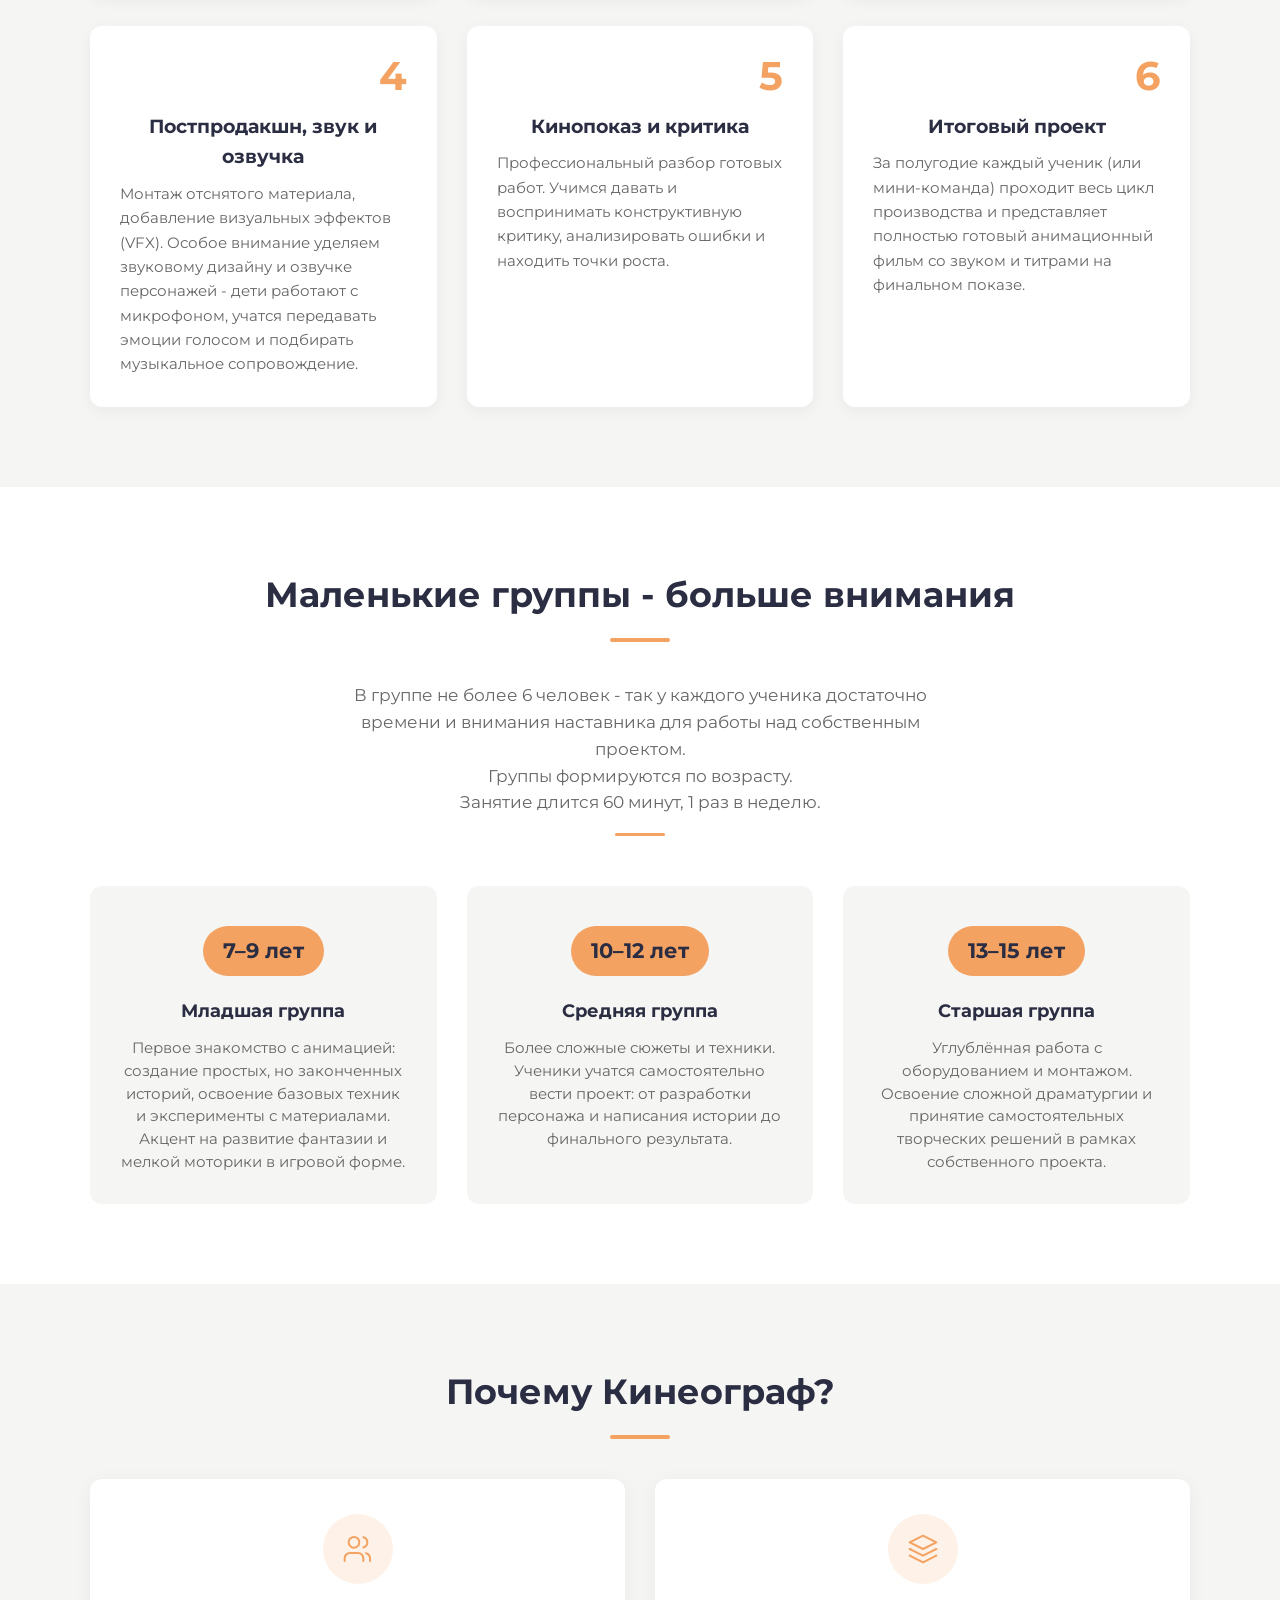
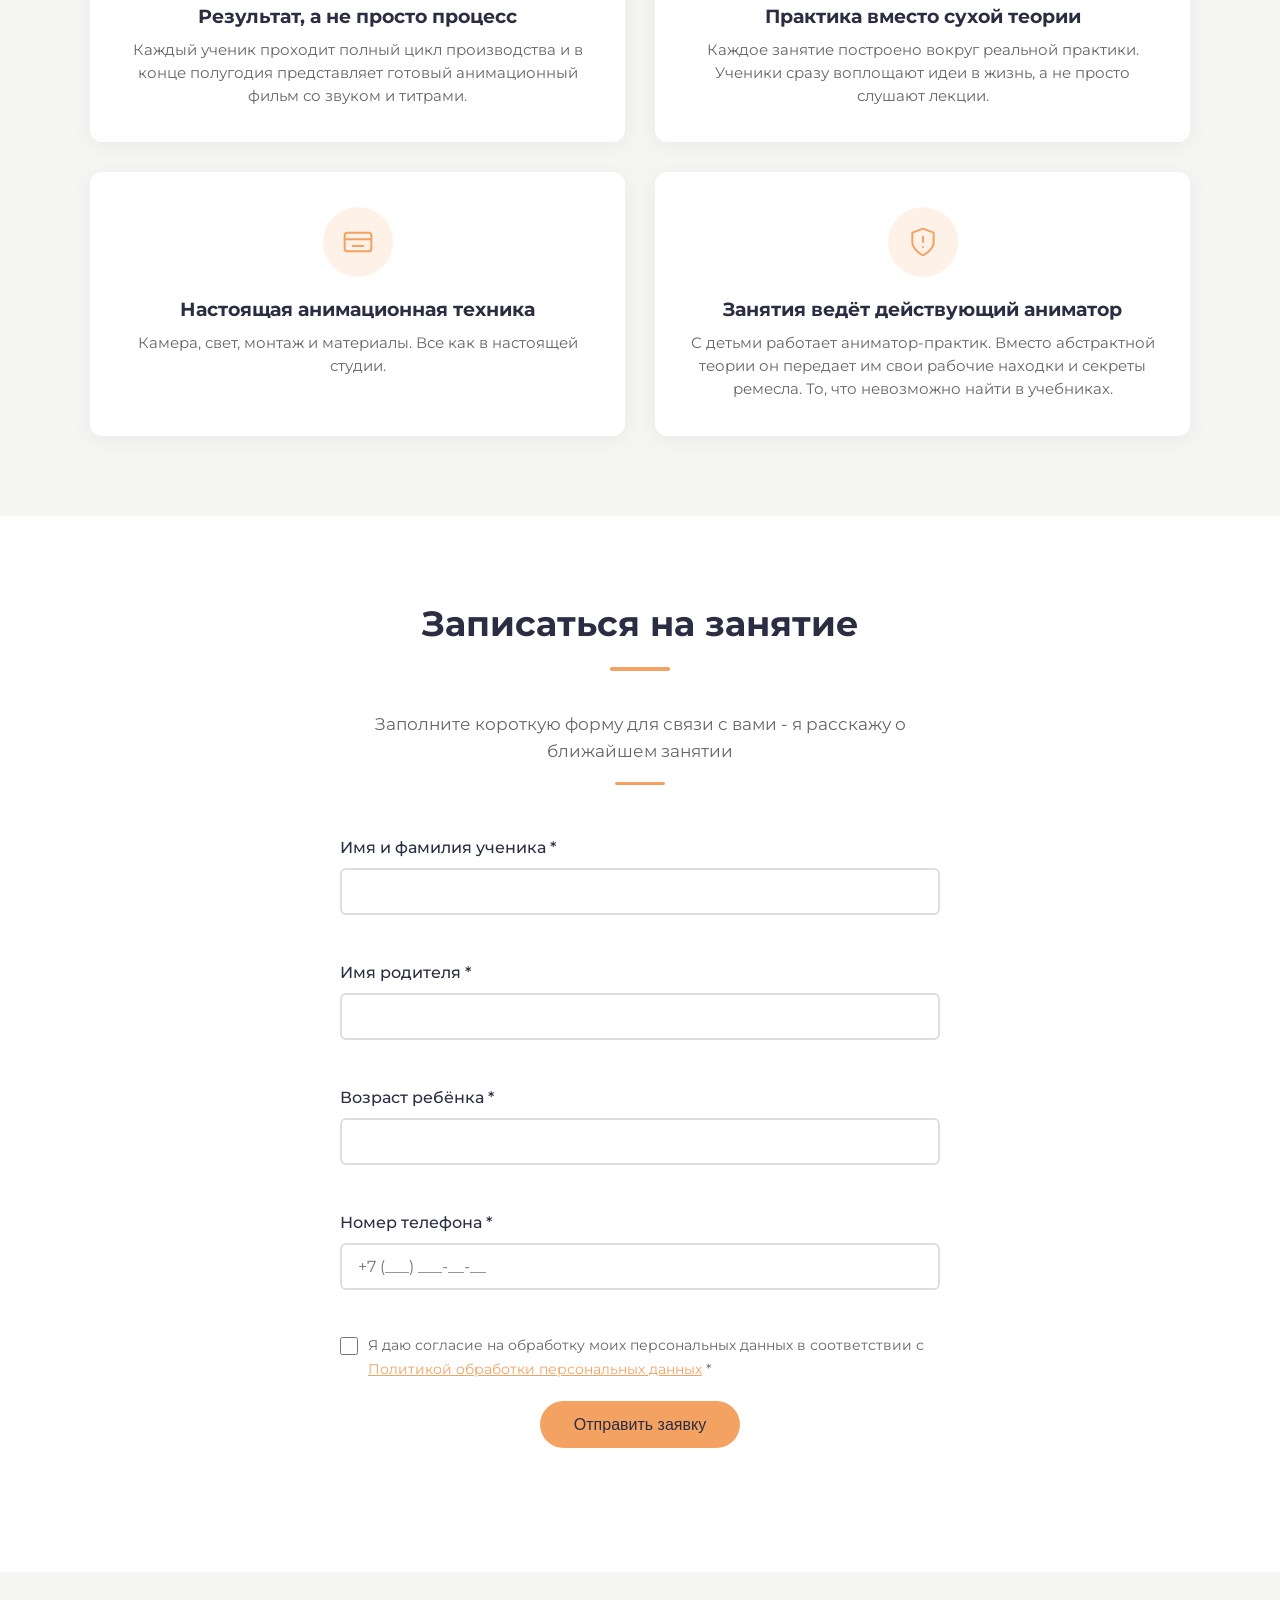
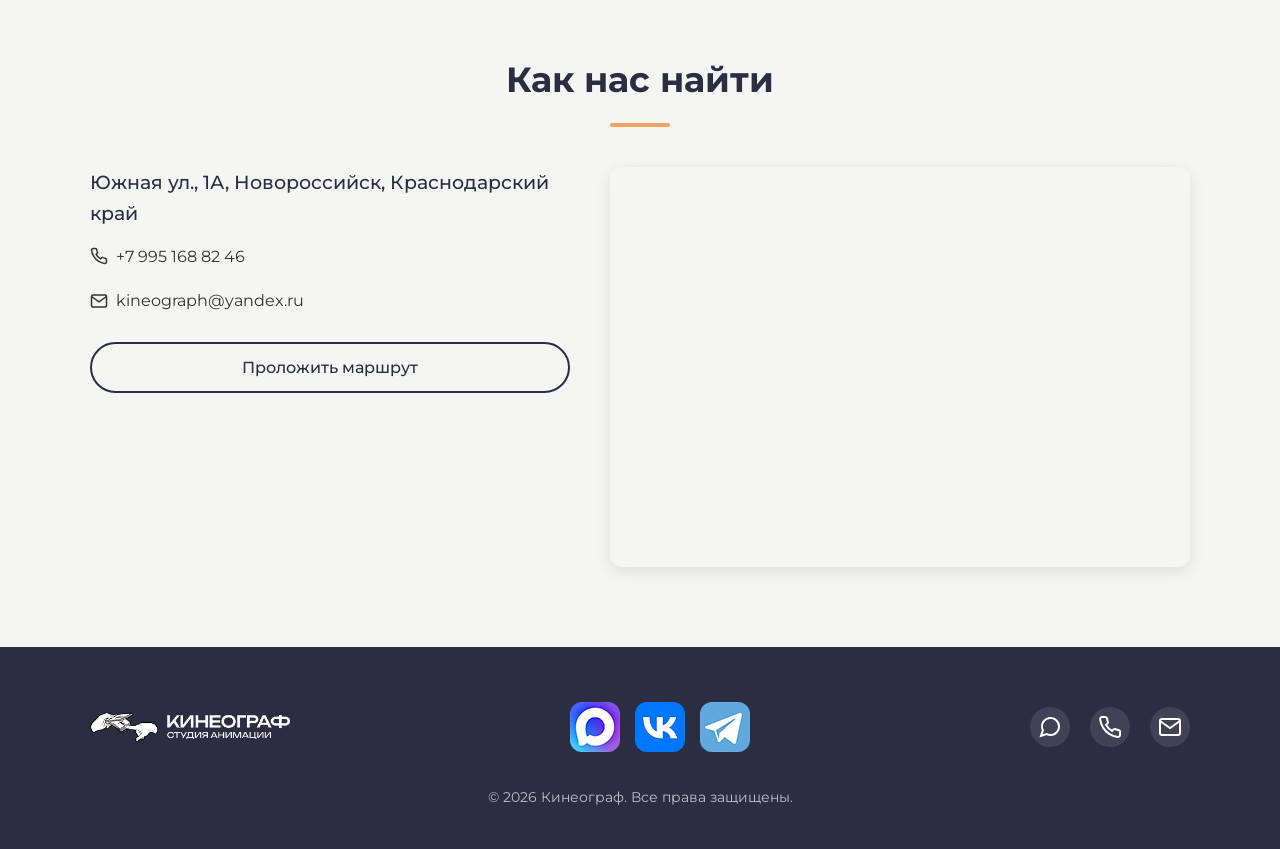
==== commit 10920dbe: "about us" ====
--- a/index.html
+++ b/index.html
@@ -97,7 +97,7 @@
                     </li>
 
                     <li class="nav__item">
-                        <a href="/#about-me" class="nav__link">Обо мне</a>
+                        <a href="/#about-me" class="nav__link">О нас</a>
                     </li>
 
                     <li class="nav__item">
@@ -213,7 +213,7 @@
                 
                 <!-- Контент -->
                 <div class="about-me__content">
-                    <h2 class="section-title about-me__title">Обо мне</h2>
+                    <h2 class="section-title about-me__title">О нас</h2>
                     <p class="about-me__intro">Мой профессиональный путь в анимацию начался через портретную фотографию, кино и игровую индустрию. Этот междисциплинарный опыт сформировал мой авторский подход к преподаванию. В студии «Кинеограф» я передаю ученикам не просто набор разрозненных приемов, а целостный язык анимации. Мы соединяем фундаментальные традиции классической мультипликации с современными цифровыми технологиями и стандартами индустрии. Здесь дети учатся мыслить как режиссеры и создавать проекты уровня настоящих студий.</p>
                     
                     <!-- Список студий -->
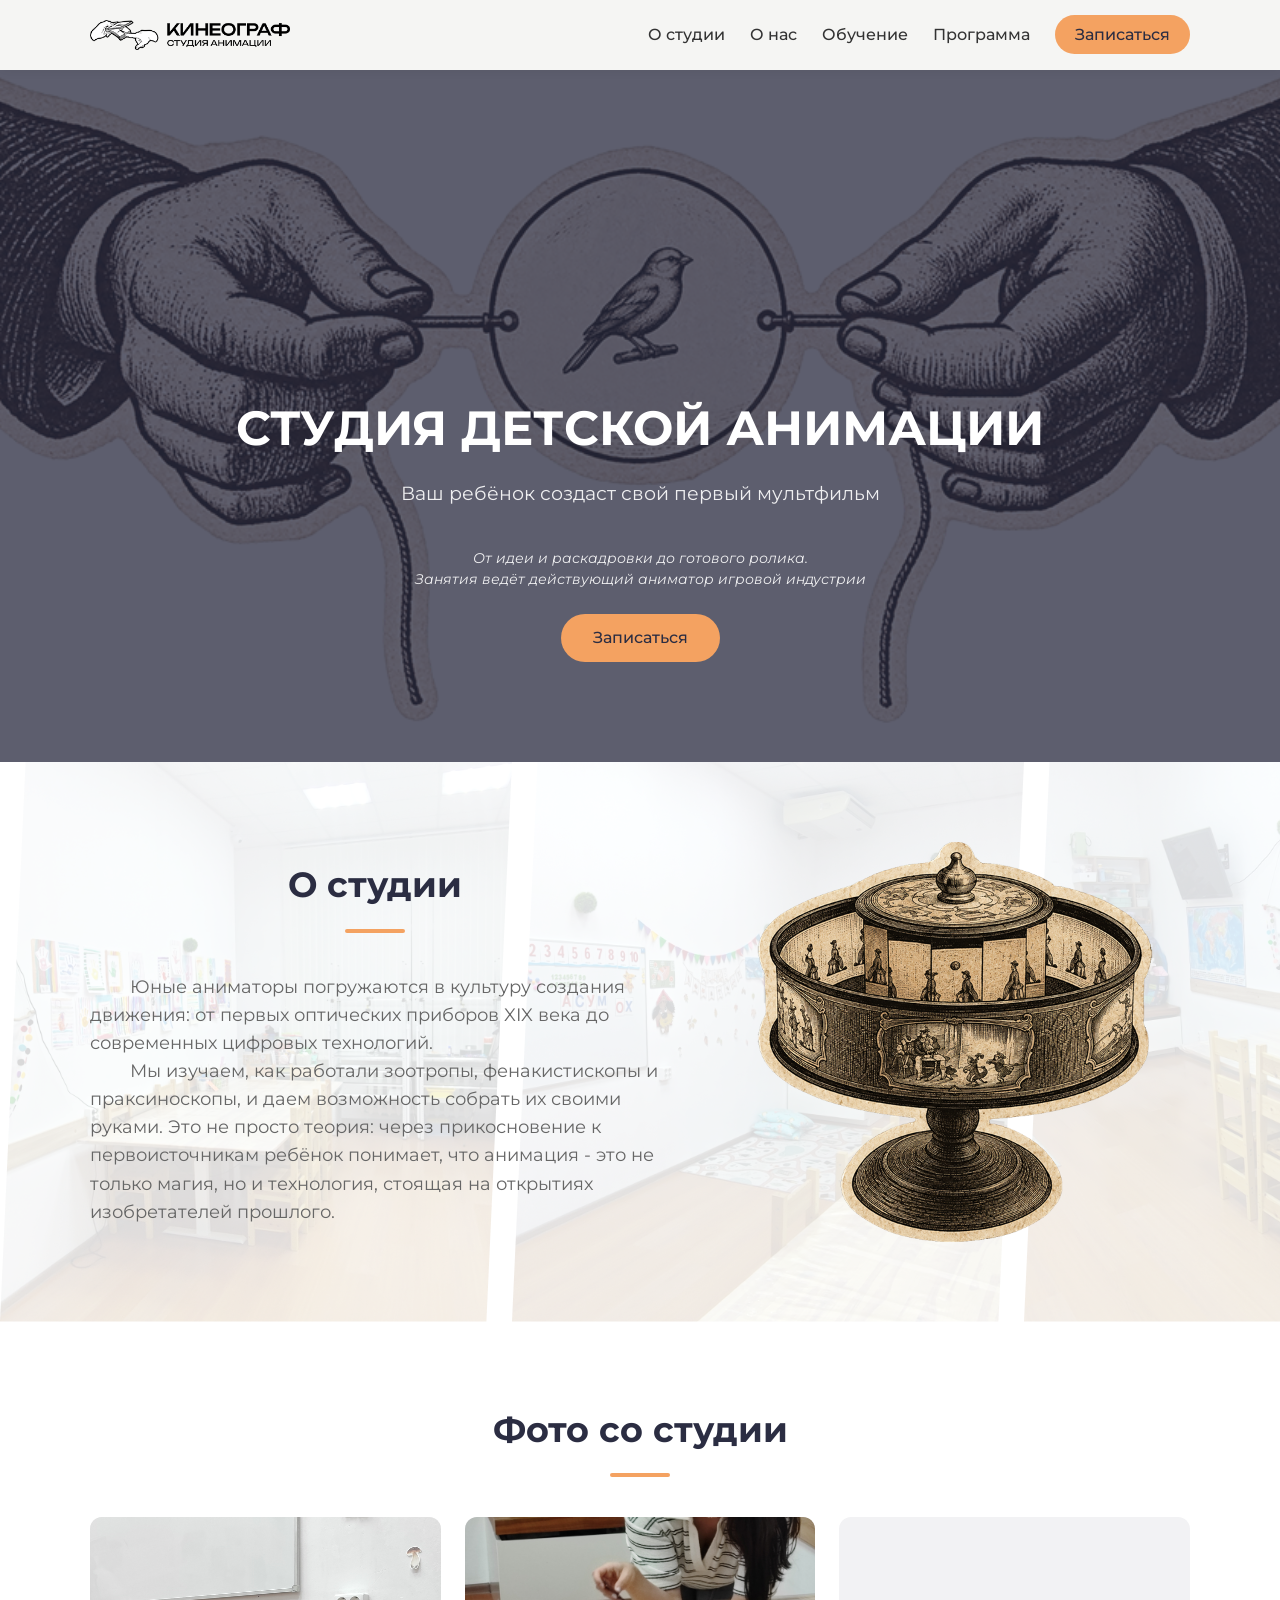
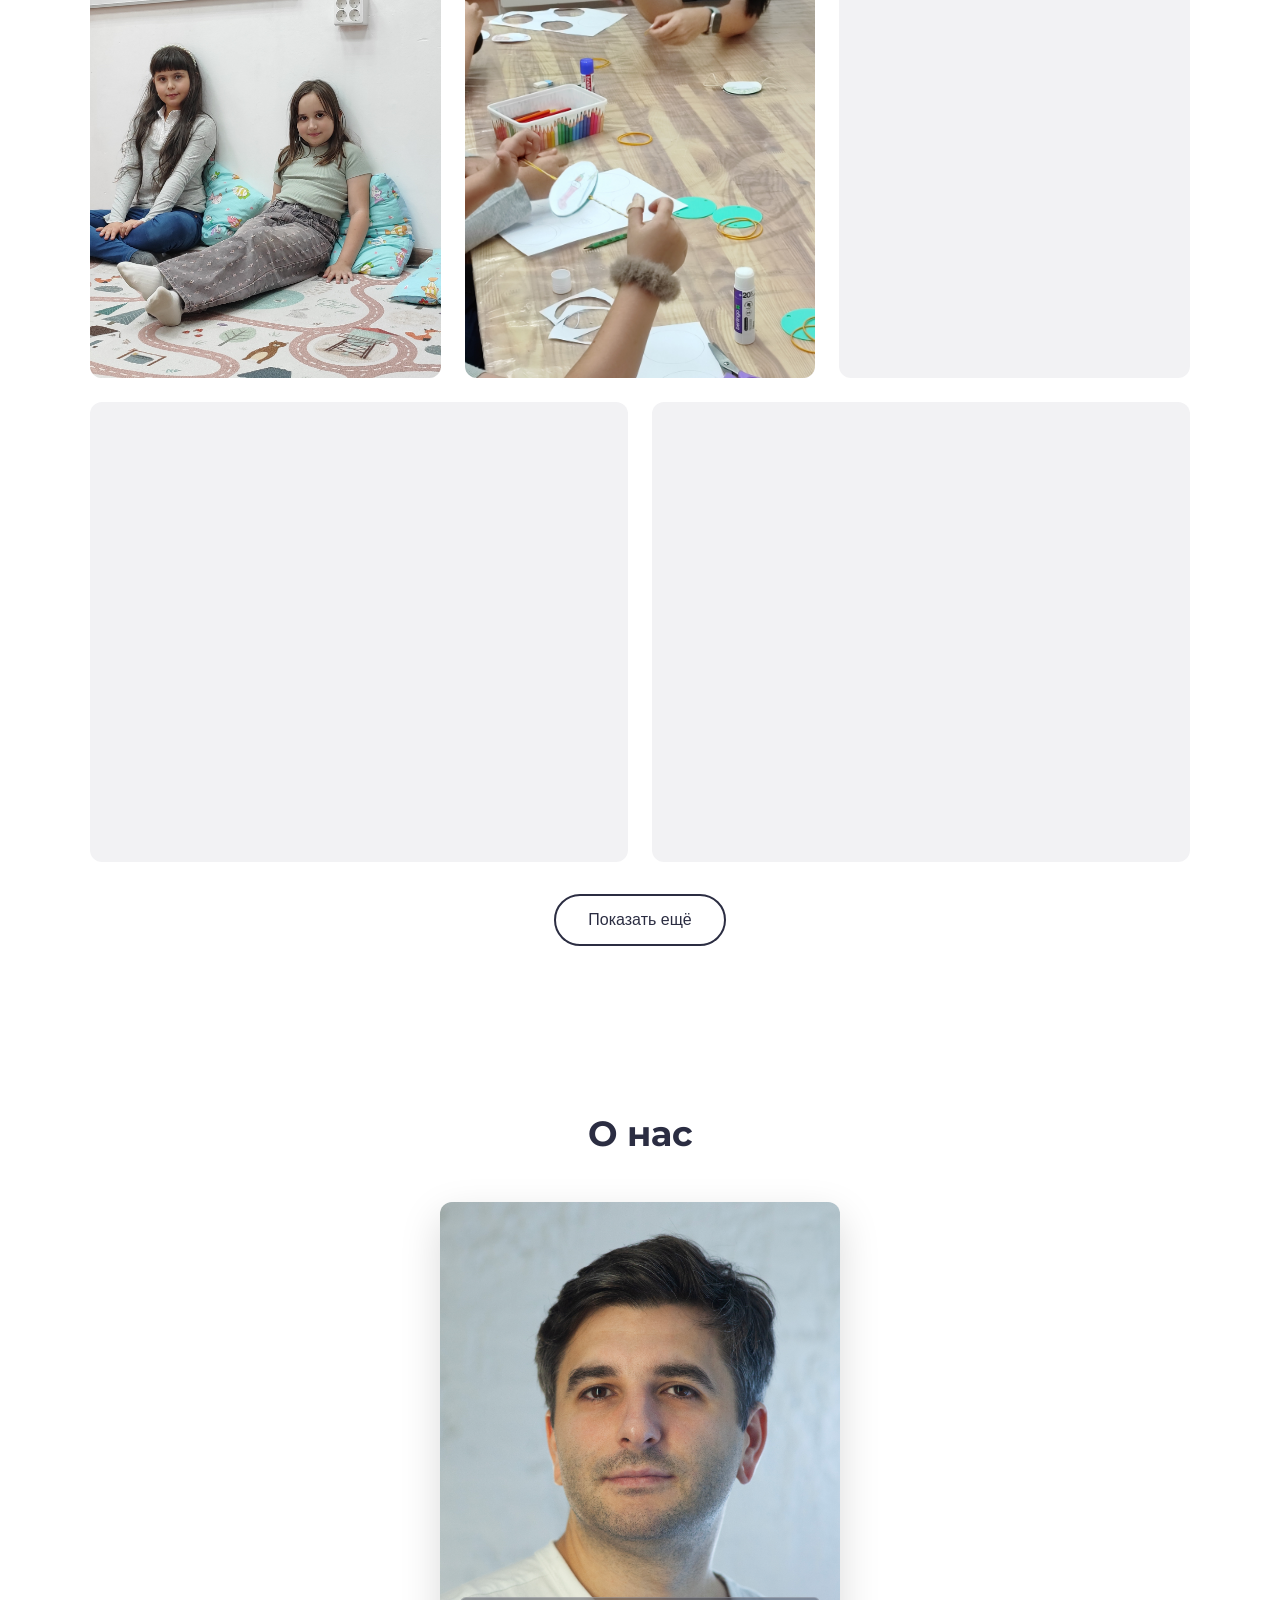
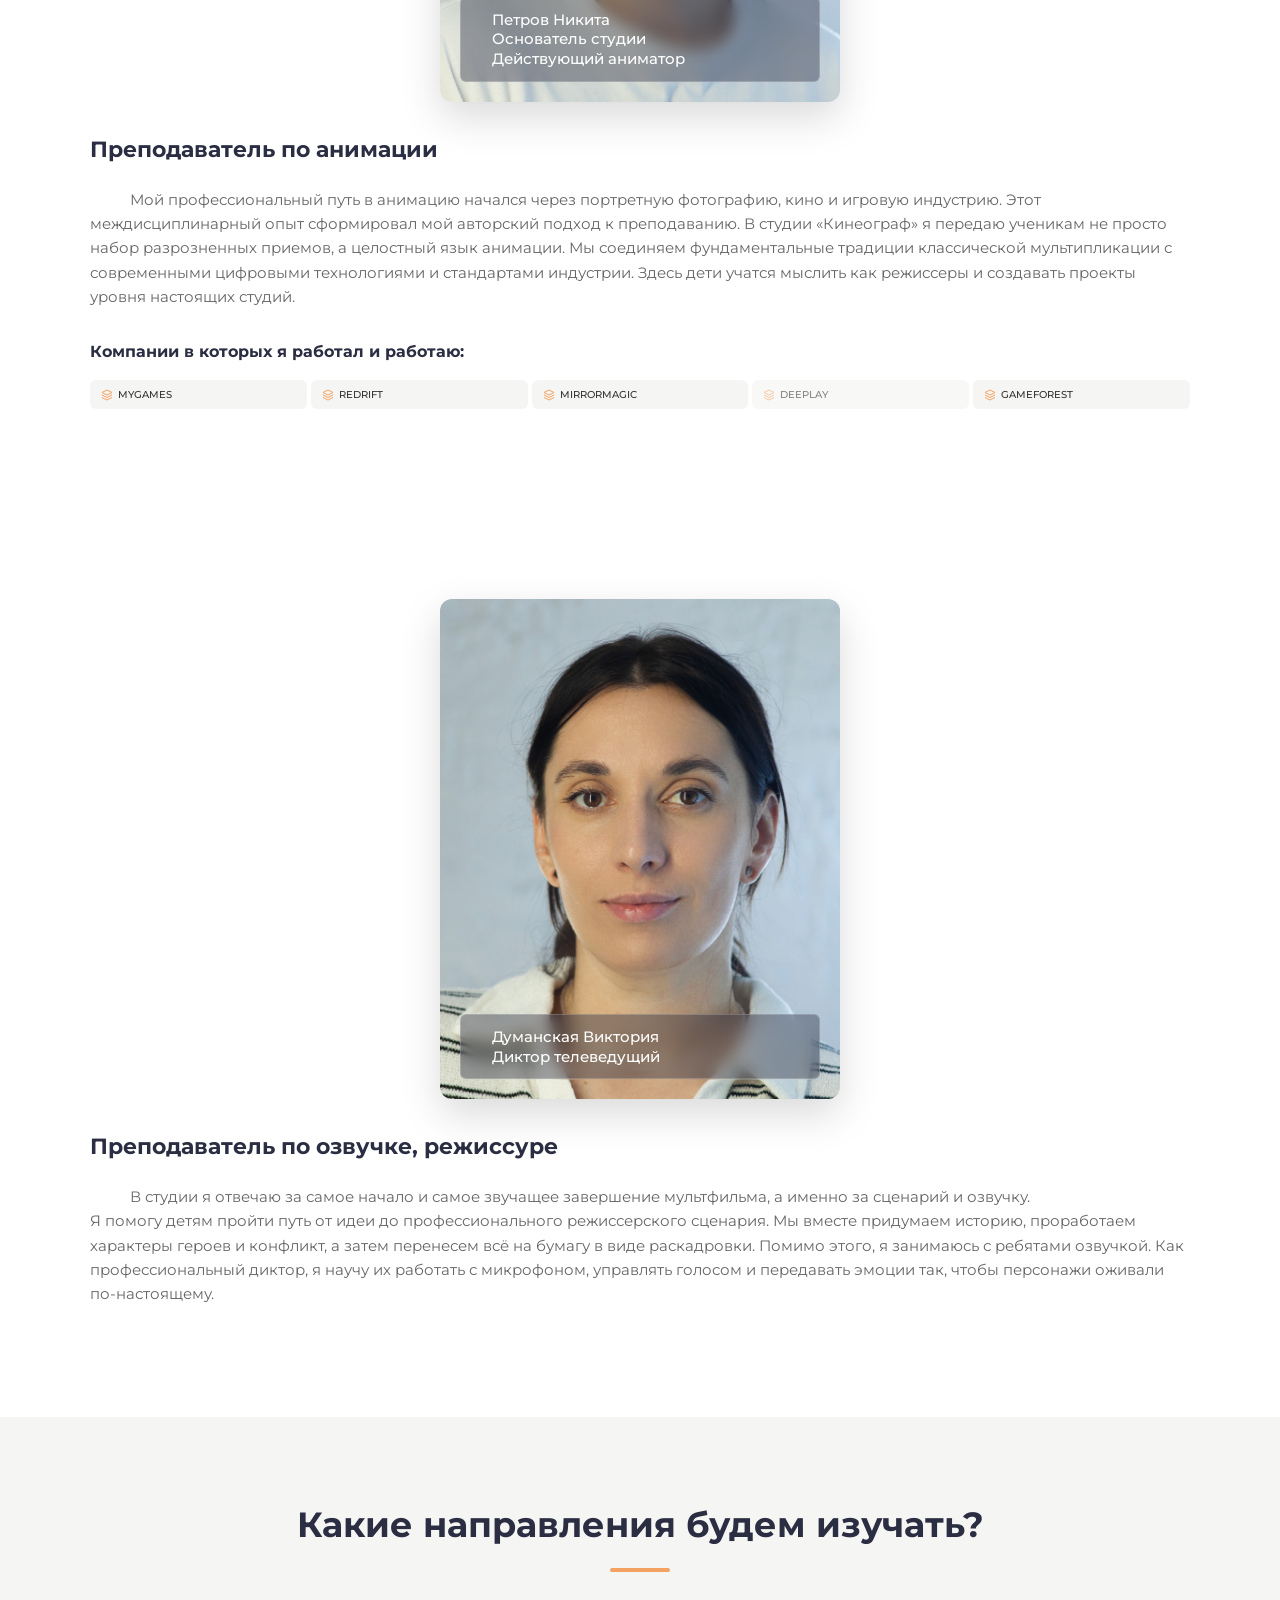
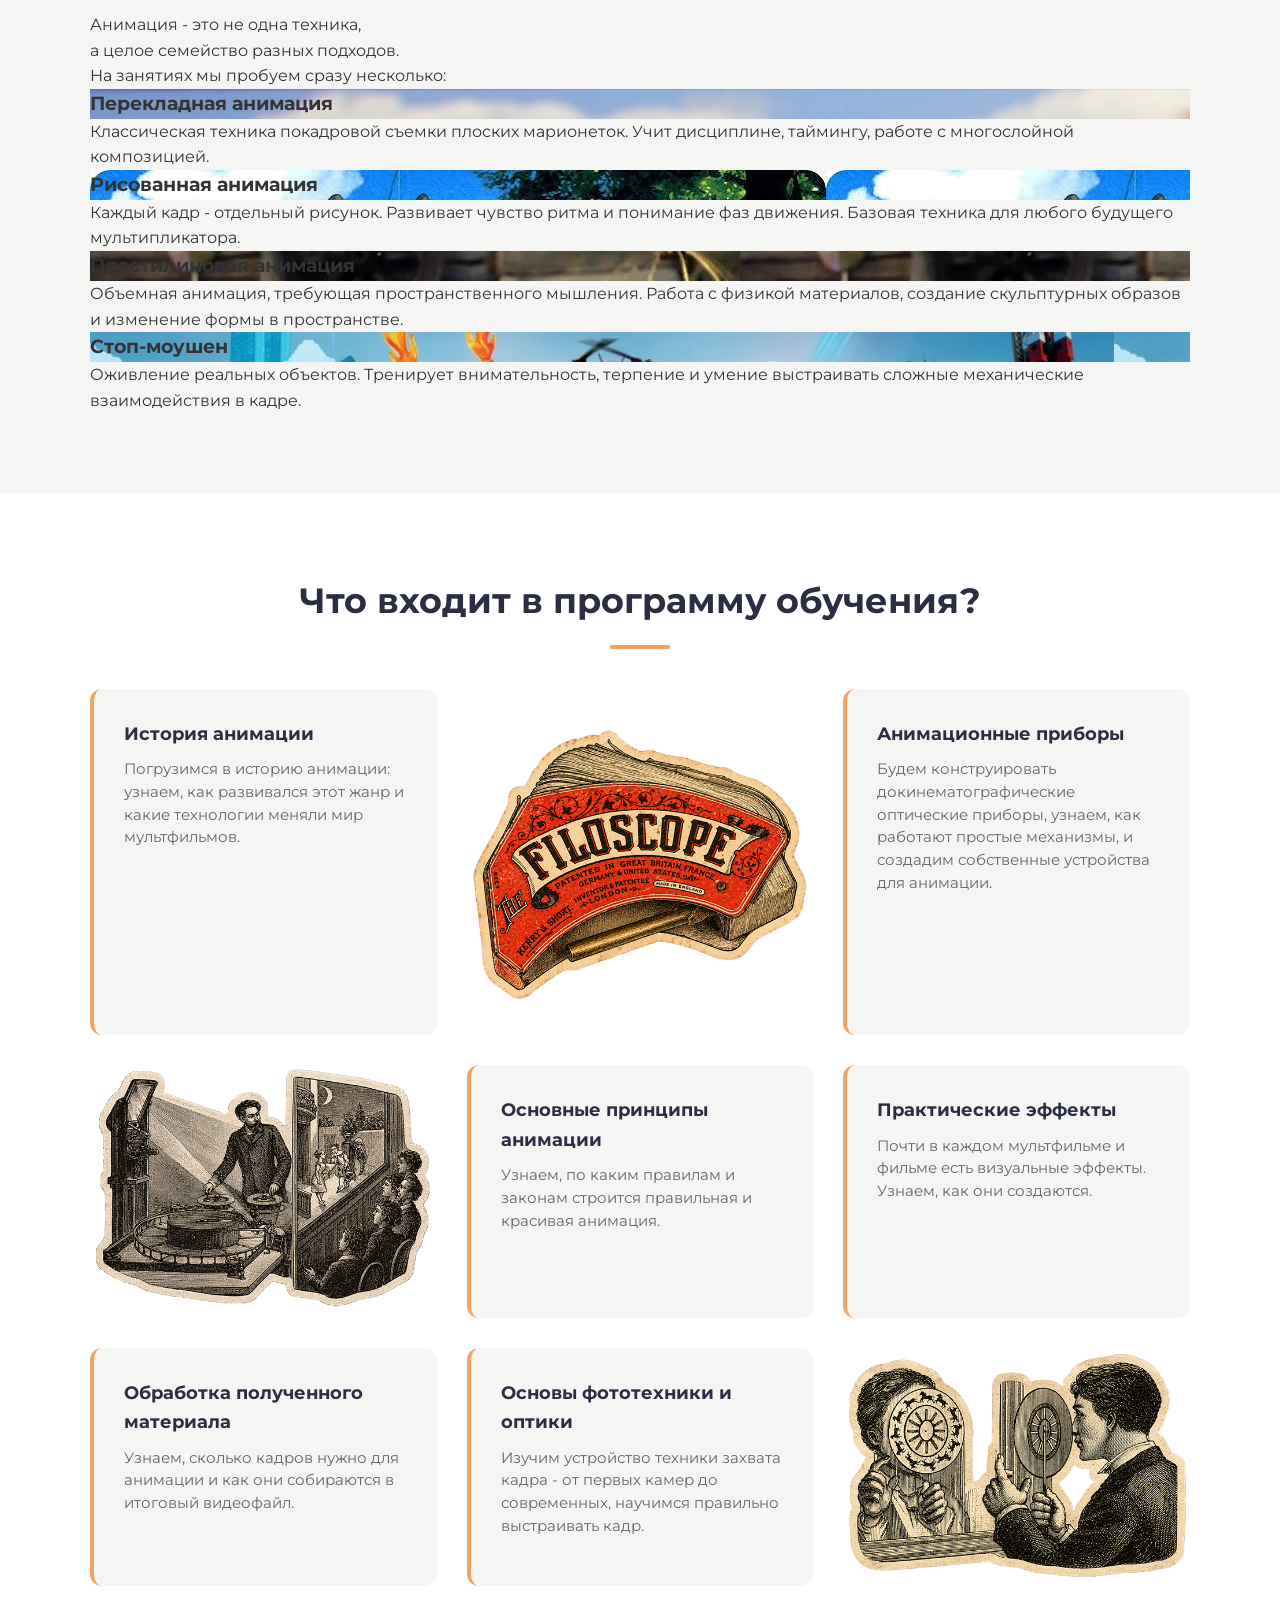
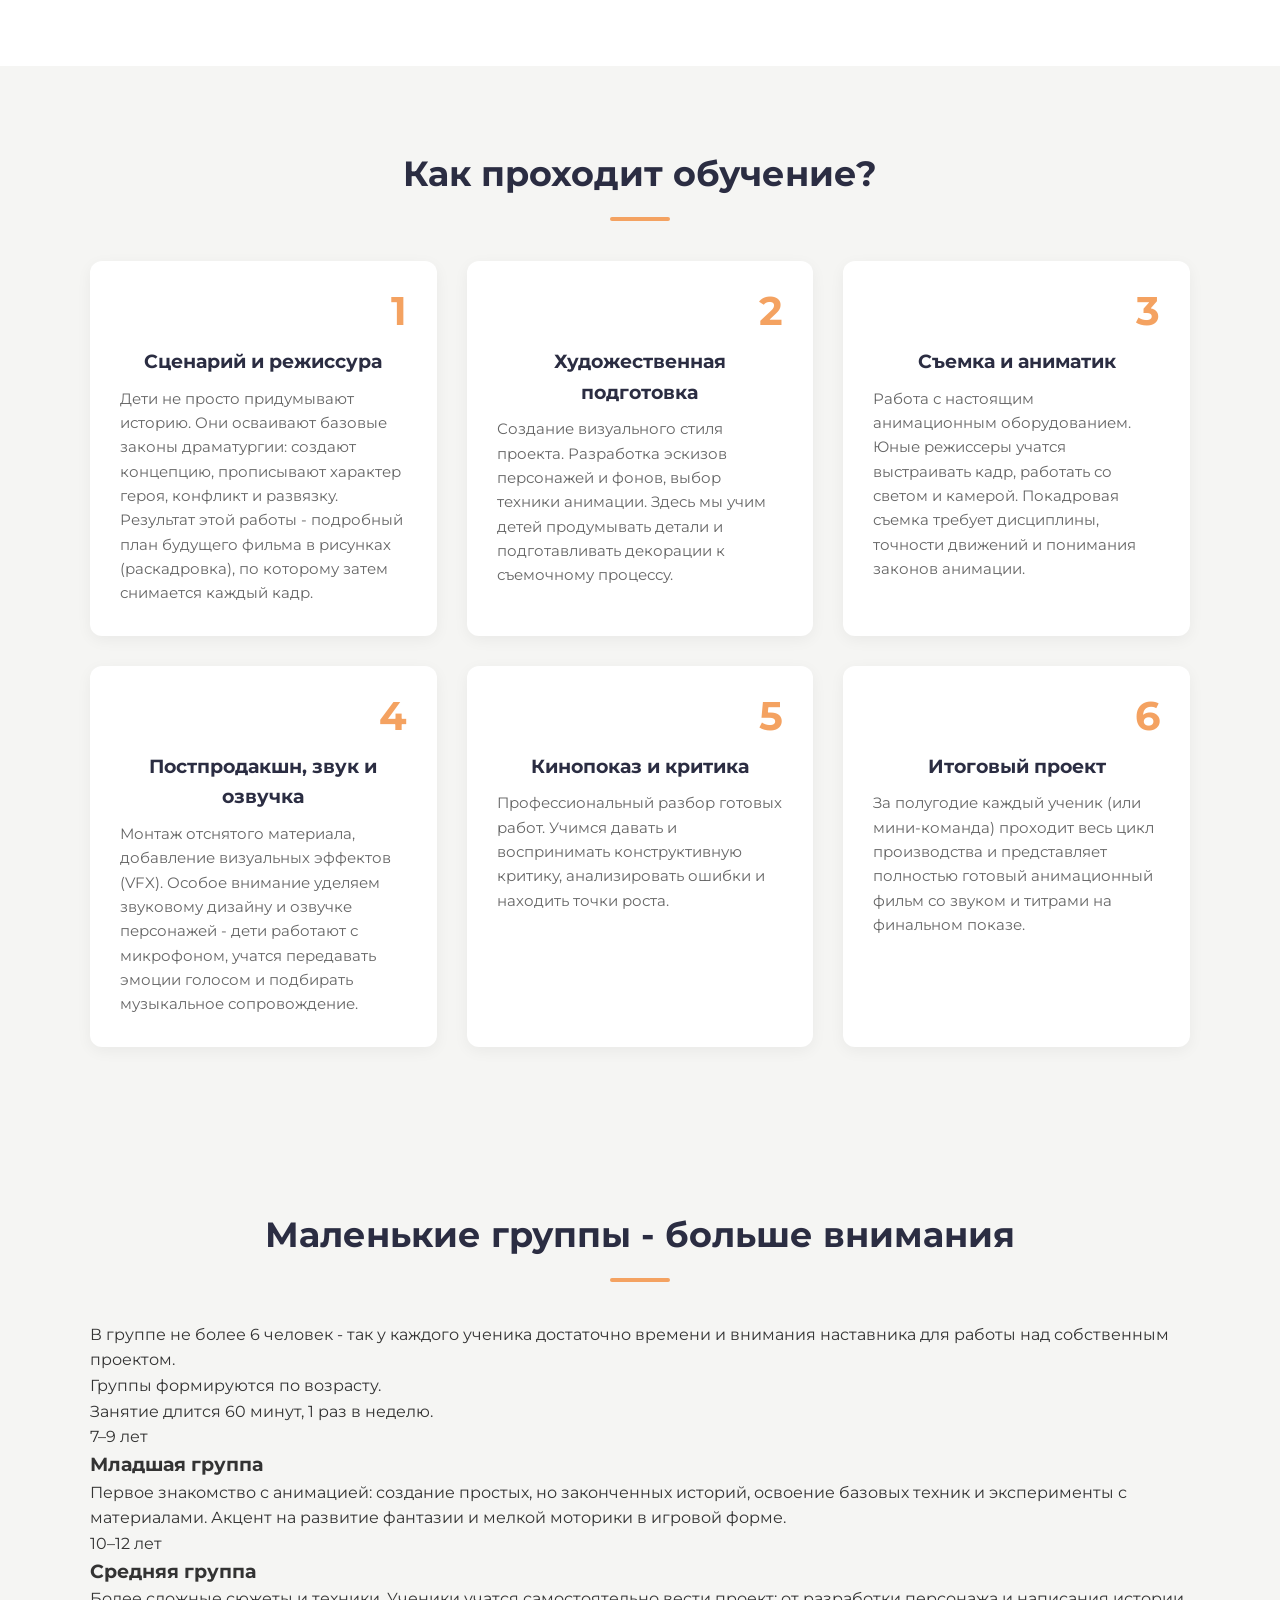
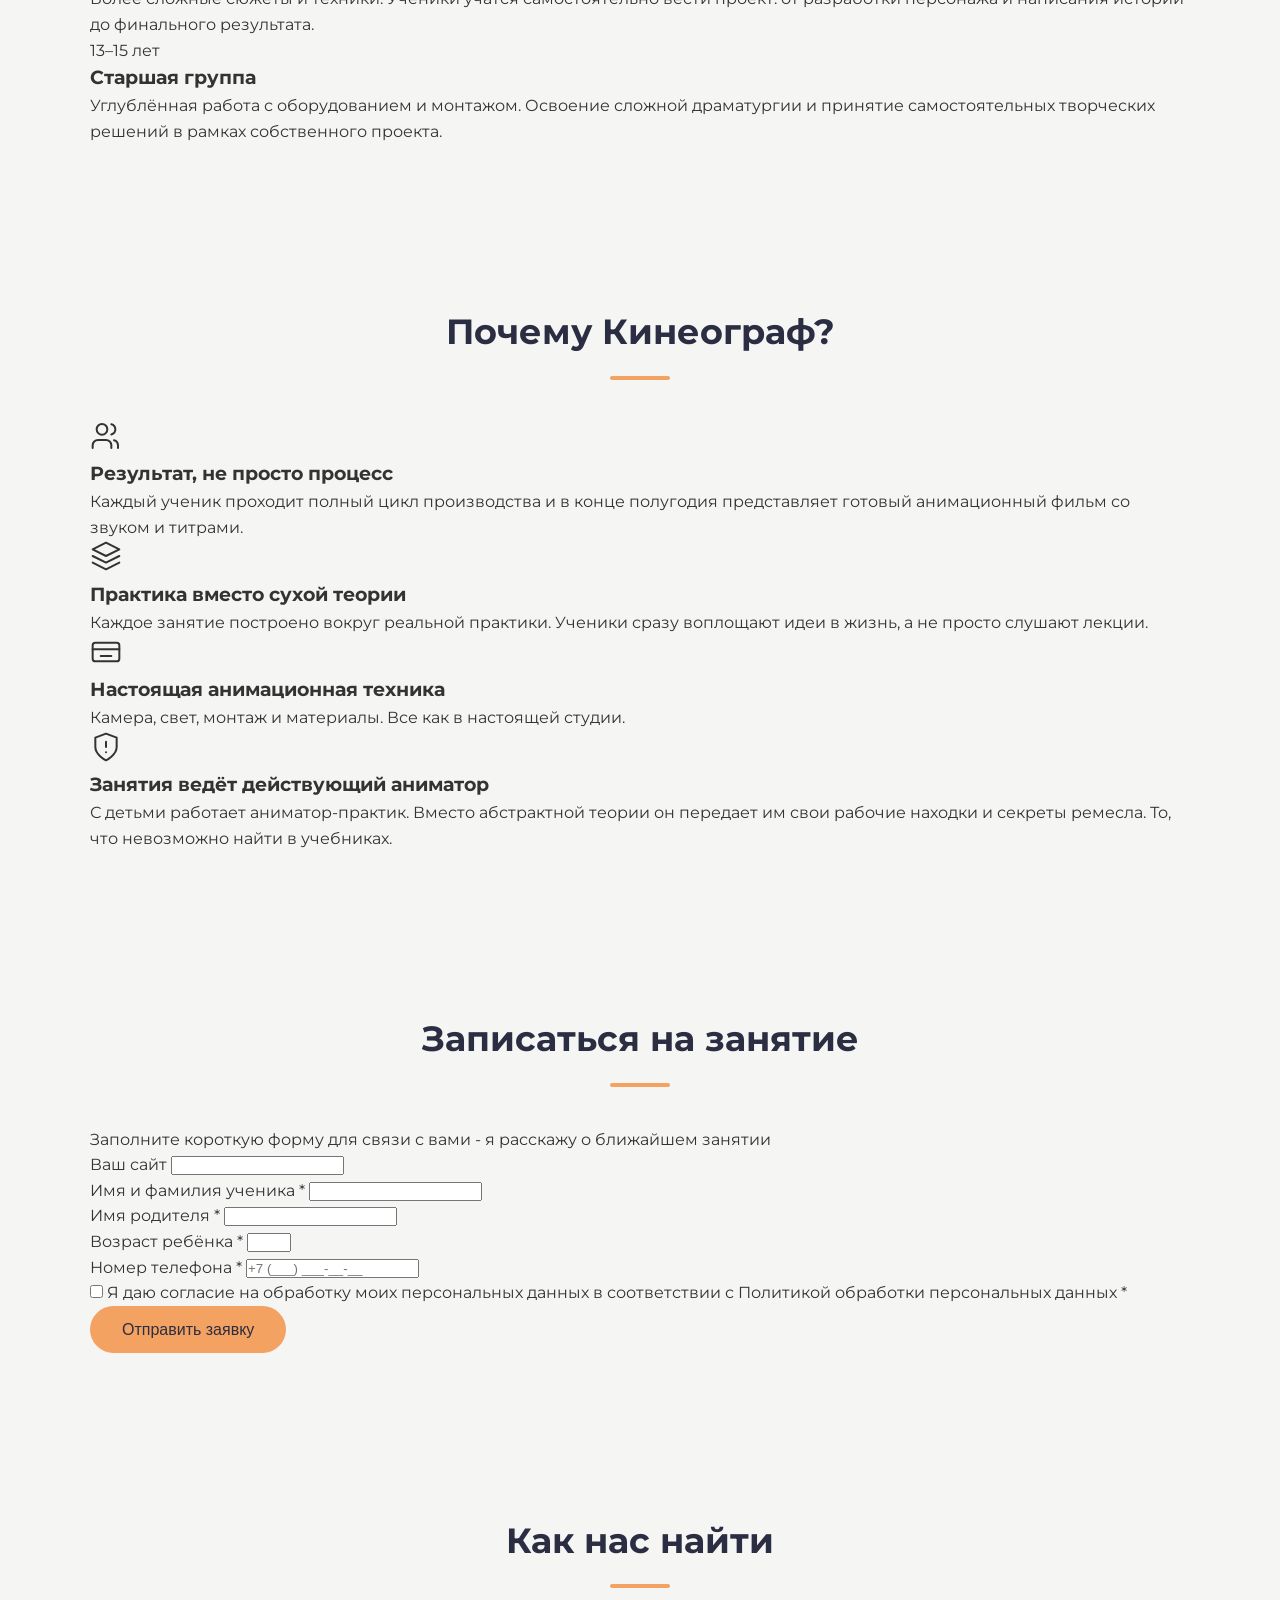
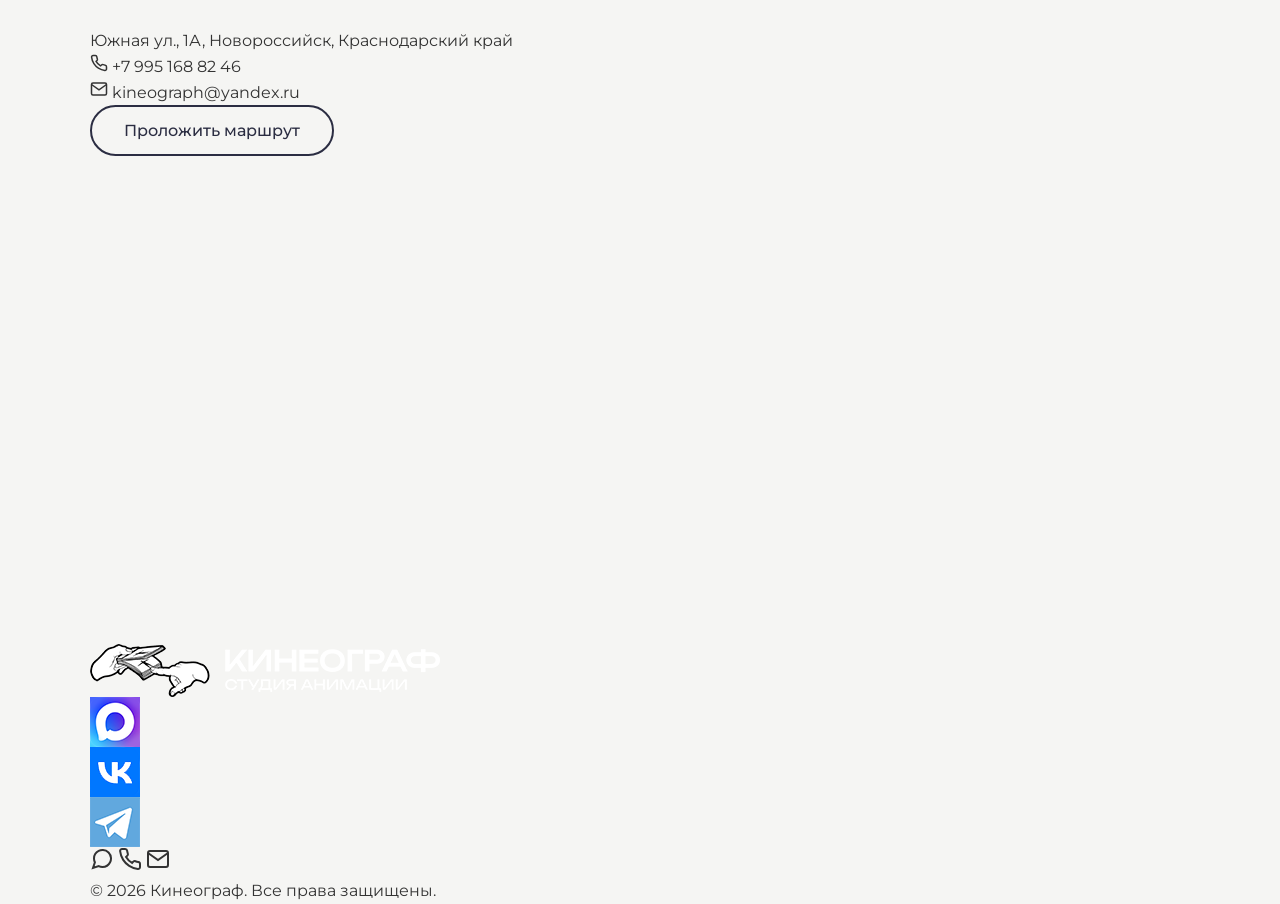
==== commit d8ac05f9: "add photo gallery" ====
--- a/index.html
+++ b/index.html
@@ -178,13 +178,26 @@
 
         <!-- ========== О СТУДИИ ========== -->
         <section class="about section" id="about">
+            <!-- Бегущая строка с фото на фоне -->
+            <div class="about-bg-slider">
+                <div class="about-bg-track">
+                    <!-- Первый набор фото -->
+                    <div class="about-bg-slide" style="background-image: url('photos/classes/1class.jpg');"></div>
+                    <div class="about-bg-slide" style="background-image: url('photos/classes/2class.jpg');"></div>
+                    <div class="about-bg-slide" style="background-image: url('photos/classes/3class.jpg');"></div>
+                    <!-- Второй набор (дубликат для бесшовности) -->
+                    <div class="about-bg-slide" style="background-image: url('photos/classes/1class.jpg');"></div>
+                    <div class="about-bg-slide" style="background-image: url('photos/classes/2class.jpg');"></div>
+                    <div class="about-bg-slide" style="background-image: url('photos/classes/3class.jpg');"></div>
+                </div>
+            </div>
+            
+            <!-- Контент -->
             <div class="container about__inner">
                 <div class="about__content">
                     <h2 class="section-title">О студии</h2>
-                    <p class="about__text">   Юные аниматоры погружаются в культуру создания движения: от первых оптических приборов XIX века до современных цифровых технологий.</p>
-                    Мы изучаем, как работали зоотропы, фенакистископы и праксиноскопы, и даем возможность собрать их своими руками.
-                    Это не просто теория: через прикосновение к первоисточникам ребёнок понимает, что анимация — это не только магия, но и технология, стоящая на открытиях изобретателей прошлого.</p>
-                    <!--<p class="about__textsimple">-->
+                    <p class="about__text">Юные аниматоры погружаются в культуру создания движения: от первых оптических приборов XIX века до современных цифровых технологий.</p>
+                    <p class="about__text">Мы изучаем, как работали зоотропы, фенакистископы и праксиноскопы, и даем возможность собрать их своими руками. Это не просто теория: через прикосновение к первоисточникам ребёнок понимает, что анимация - это не только магия, но и технология, стоящая на открытиях изобретателей прошлого.</p>
                 </div>
                 <div class="about__photo">
                     <div class="photo-placeholder"></div>
@@ -193,76 +206,115 @@
         </section>
 
 
-
-        <!-- ========== ОБО МНЕ ========== -->
+        <!-- ========== ФОТОГАЛЕРЕЯ ========== -->
+        <section class="gallery section" id="gallery">
+            <div class="container">
+                <h2 class="section-title">Фото со студии</h2>
+                <div class="gallery__rows" id="gallery-rows"></div>
+                <div class="gallery__more">
+                    <button type="button" class="btn btn--secondary" id="gallery-more">Показать ещё</button>
+                </div>
+            </div>
+        </section>
+
+        <!-- ========== ОБО МНЕ (НИКИТА) ========== -->
         <section class="about-me section" id="about-me">
+            
+            <!-- Заголовок над всем блоком -->
+            <div class="container">
+                <h2 class="section-title">О нас</h2>
+            </div>
+
             <div class="container about-me__inner">
-                <!-- Фото -->
+                
+                <!-- Фото (СЛЕВА) -->
                 <div class="about-me__photo">
                     <div class="about-me__photo-wrapper">
-                        <img src="myphoto.jpg" alt="Фото преподавателя студии Кинеограф" class="about-me__img">
+                        <img src="photos/teachers/nikita.jpg" alt="Фото Никиты" class="about-me__img">
                         <div class="about-me__badge">
-                            <svg width="20" height="20" viewBox="0 0 24 24" fill="none" stroke="currentColor" stroke-width="2">
-                                <circle cx="12" cy="8" r="4"/>
-                                <path d="M4 21v-2a4 4 0 0 1 4-4h8a4 4 0 0 1 4 4v2"/>
-                            </svg>
-                            Основатель студии </br> Действующий аниматор
-                        </div>
-                    </div>
-                </div>
-                
-                <!-- Контент -->
+                            <span>Петров Никита<br>Основатель студии<br>Действующий аниматор</span>
+                        </div>
+                    </div>
+                </div>
+
+                <!-- Контент (СПРАВА) -->
                 <div class="about-me__content">
-                    <h2 class="section-title about-me__title">О нас</h2>
+                    <h3 class="about-me__name">Преподаватель по анимации</h3>
                     <p class="about-me__intro">Мой профессиональный путь в анимацию начался через портретную фотографию, кино и игровую индустрию. Этот междисциплинарный опыт сформировал мой авторский подход к преподаванию. В студии «Кинеограф» я передаю ученикам не просто набор разрозненных приемов, а целостный язык анимации. Мы соединяем фундаментальные традиции классической мультипликации с современными цифровыми технологиями и стандартами индустрии. Здесь дети учатся мыслить как режиссеры и создавать проекты уровня настоящих студий.</p>
                     
                     <!-- Список студий -->
                     <div class="about-me__studios">
-                        <h3 class="about-me__studios-title">Студии, где я работал и работаю:</h3>
-                        <ul class="studios-list">
-                            <li class="studios-list__item">
-                                <svg class="studios-list__icon" width="16" height="16" viewBox="0 0 24 24" fill="none" stroke="currentColor" stroke-width="2">
+                        <h3 class="about-me__studios-title">Компании в которых я работал и работаю:</h3>
+                        <div class="studios-list">
+                            <a href="https://my.games/ru-RU/?_1ld=3835094_1&_1lpid=130408" target="_blank" rel="noopener" class="studios-list__item">
+                                <svg class="studios-list__icon" width="14" height="14" viewBox="0 0 24 24" fill="none" stroke="currentColor" stroke-width="2">
                                     <polygon points="12 2 2 7 12 12 22 7 12 2"/>
                                     <polyline points="2 17 12 22 22 17"/>
                                     <polyline points="2 12 12 17 22 12"/>
                                 </svg>
                                 <span>MYGAMES</span>
-                            </li>
-                            <li class="studios-list__item">
-                                <svg class="studios-list__icon" width="16" height="16" viewBox="0 0 24 24" fill="none" stroke="currentColor" stroke-width="2">
+                            </a>
+                            <a href="https://redrift.com/" target="_blank" rel="noopener" class="studios-list__item">
+                                <svg class="studios-list__icon" width="14" height="14" viewBox="0 0 24 24" fill="none" stroke="currentColor" stroke-width="2">
                                     <polygon points="12 2 2 7 12 12 22 7 12 2"/>
                                     <polyline points="2 17 12 22 22 17"/>
                                     <polyline points="2 12 12 17 22 12"/>
                                 </svg>
                                 <span>REDRIFT</span>
-                            </li>
-                            <li class="studios-list__item">
-                                <svg class="studios-list__icon" width="16" height="16" viewBox="0 0 24 24" fill="none" stroke="currentColor" stroke-width="2">
+                            </a>
+                            <a href="https://play.google.com/store/apps/details?id=com.mirrormagic.vampires" target="_blank" rel="noopener" class="studios-list__item">
+                                <svg class="studios-list__icon" width="14" height="14" viewBox="0 0 24 24" fill="none" stroke="currentColor" stroke-width="2">
                                     <polygon points="12 2 2 7 12 12 22 7 12 2"/>
                                     <polyline points="2 17 12 22 22 17"/>
                                     <polyline points="2 12 12 17 22 12"/>
                                 </svg>
                                 <span>MIRRORMAGIC</span>
-                            </li>
-                            <li class="studios-list__item">
-                                <svg class="studios-list__icon" width="16" height="16" viewBox="0 0 24 24" fill="none" stroke="currentColor" stroke-width="2">
+                            </a>
+                            <div class="studios-list__item studios-list__item--disabled">
+                                <svg class="studios-list__icon" width="14" height="14" viewBox="0 0 24 24" fill="none" stroke="currentColor" stroke-width="2">
                                     <polygon points="12 2 2 7 12 12 22 7 12 2"/>
                                     <polyline points="2 17 12 22 22 17"/>
                                     <polyline points="2 12 12 17 22 12"/>
                                 </svg>
                                 <span>DEEPLAY</span>
-                            </li>
-                            <li class="studios-list__item">
-                                <svg class="studios-list__icon" width="16" height="16" viewBox="0 0 24 24" fill="none" stroke="currentColor" stroke-width="2">
+                            </div>
+                            <a href="https://studio-forest.ru/" target="_blank" rel="noopener" class="studios-list__item">
+                                <svg class="studios-list__icon" width="14" height="14" viewBox="0 0 24 24" fill="none" stroke="currentColor" stroke-width="2">
                                     <polygon points="12 2 2 7 12 12 22 7 12 2"/>
                                     <polyline points="2 17 12 22 22 17"/>
                                     <polyline points="2 12 12 17 22 12"/>
                                 </svg>
                                 <span>GAMEFOREST</span>
-                            </li>
-                        </ul>
-                    </div>
-                    
+                            </a>
+                            
+                        </div>
+                    </div>
+                </div>
+            </div>
+        </section>
+
+        <!-- ========== О ВИКТОРИИ ========== -->
+        <section class="about-me section" id="about-vika">
+            <div class="container about-me__inner">
+                
+                <!-- Контент (СЛЕВА) -->
+                <div class="about-me__content">
+                    <h3 class="about-me__name">Преподаватель по озвучке, режиссуре</h3>
+                    <p class="about-me__intro">В студии я отвечаю за самое начало и самое звучащее завершение мультфильма, а именно за сценарий и озвучку.<br>
+                    Я помогу детям пройти путь от идеи до профессионального режиссерского сценария. Мы вместе придумаем историю, проработаем характеры героев и конфликт, а затем перенесем всё на бумагу в виде раскадровки. Помимо этого, я занимаюсь с ребятами озвучкой. Как профессиональный диктор, я научу их работать с микрофоном, управлять голосом и передавать эмоции так, чтобы персонажи оживали по-настоящему.</p>
+                </div>
+                
+                <!-- Фото (СПРАВА) -->
+                <div class="about-me__photo">
+                    <div class="about-me__photo-wrapper">
+                        <img src="photos/teachers/vika.jpg" alt="Фото Виктории" class="about-me__img">
+                        <div class="about-me__badge">
+                            <span>Думанская Виктория<br>Диктор телеведущий</span>
+                        </div>
+                    </div>
+                </div>
+            </div>
+        </section>
                     <!-- Кнопка портфолио -->
                     <!--
                     <a href="portfolio.html" class="btn btn--primary about-me__btn">
@@ -273,10 +325,6 @@
                         </svg>
                     </a>
                     -->
-                </div>
-            </div>
-        </section>
-
 
         <!-- ========== НАПРАВЛЕНИЯ АНИМАЦИИ ========== -->
         <section class="techniques section" id="techniques">
@@ -484,7 +532,7 @@
                                 <path d="M21 21v-2a4 4 0 0 0-3-3.87"/>
                             </svg>
                         </div>
-                        <h3 class="feature-card__title">Результат, а не просто процесс</h3>
+                        <h3 class="feature-card__title">Результат, не просто процесс</h3>
                         <p class="feature-card__desc">Каждый ученик проходит полный цикл производства и в конце полугодия представляет готовый анимационный фильм со звуком и титрами.</p>
                     </div>
                     
--- a/styles.css
+++ b/styles.css
@@ -280,7 +280,6 @@
 }
 
 /* === Hero секция === ФОН*/
-/* === Hero секция === */
 .hero {
     position: relative;
     /* Твой оригинальный padding, который задает высоту */
@@ -400,13 +399,7 @@
     text-indent: 40px;   /*отступ первой строки */
 }
 
-.about__text::first-letter {
-    font-size: 2em;
-    font-weight: 700;
-    color: var(--color-accent);
-    line-height: 1;
-    /*vertical-align: 0.1em;   подгоняет букву по нижнему краю строки */
-}
+
 
 
 .about__photo {    
@@ -448,6 +441,166 @@
     50%      { rotate: 2deg; }
 }
 
+/* =====================================================
+   О СТУДИИ — БЕГУЩИЕ ФОТО НА ФОНЕ
+   ===================================================== */
+
+/* Сама секция */
+.about {
+    position: relative;
+    overflow: hidden;
+    /* Убеждаемся, что фон секции белый */
+    background-color: #FFFFFF; 
+}
+
+/* Контейнер для бегущей строки */
+.about-bg-slider {
+    position: absolute;
+    top: 0;
+    left: 0;
+    width: 100%;
+    height: 100%;
+    z-index: 0;
+    pointer-events: none;
+}
+
+/* Лента, которая движется */
+.about-bg-track {
+    display: flex;
+    width: max-content;
+    height: 100%;
+    animation: scroll-bg 120s linear infinite; 
+}
+
+/* Отдельное фото */
+.about-bg-slide {
+    width: 40vw;
+    height: 100%;
+    background-size: cover;
+    background-position: center;
+    flex-shrink: 0;
+    
+    /* Косые срезы */
+    clip-path: polygon(5% 0, 100% 0, 95% 100%, 0% 100%); 
+    
+    /* Прозрачность фото (чтобы текст читался) */
+    opacity: 0.15; 
+}
+
+/* Контент поверх всего */
+.about .container {
+    position: relative;
+    z-index: 2;
+}
+
+/* Контент поверх всего */
+.about .container {
+    position: relative;
+    z-index: 2;
+}
+
+/* Анимация движения */
+@keyframes scroll-bg {
+    0% { transform: translateX(0); }
+    100% { transform: translateX(-50%); } /* Сдвигаем ровно на половину ленты (один полный набор) */
+}
+
+/* --- Адаптив --- */
+@media (max-width: 768px) {
+    .about-bg-slide {
+        width: 70vw; /* На мобильных фото чуть уже, чтобы было видно движение */
+    }
+    .about-overlay {
+        background-color: rgba(245, 245, 243, 0.9); /* На мобильных делаем плашку плотнее для читаемости */
+    }
+}
+
+/* === Фотогалерея === */
+.gallery {
+    background-color: var(--color-white);
+    --g-gap: clamp(12px, 2vw, 24px);   /* пустое пространство между фото */
+    --g-grow: 2.4;                      /* во сколько раз раскрытая рамка шире соседних */
+}
+
+.gallery__rows {
+    display: flex;
+    flex-direction: column;
+    gap: var(--g-gap);
+}
+
+.g-row {
+    display: flex;
+    gap: var(--g-gap);
+    height: clamp(300px, 36vw, 480px);  /* высота ряда на компьютере */
+}
+
+.g-item {
+    position: relative;
+    flex: 1 1 0;
+    min-width: 0;
+    padding: 0;
+    border: 0;
+    overflow: hidden;
+    border-radius: var(--radius);
+    background-color: rgba(43, 45, 66, 0.06);
+    cursor: pointer;
+    transition: flex-grow 0.65s cubic-bezier(0.22, 0.8, 0.2, 1);
+}
+
+.g-item img {
+    position: absolute;
+    inset: 0;
+    width: 100%;
+    height: 100%;
+    object-fit: cover;
+    display: block;
+    transition: transform 0.9s cubic-bezier(0.22, 0.8, 0.2, 1);
+}
+
+.g-item:focus-visible {
+    outline: 3px solid var(--color-accent);
+    outline-offset: 3px;
+}
+
+.gallery__more {
+    text-align: center;
+    margin-top: 32px;
+}
+
+/* Компьютер: рамка раскрывается при наведении */
+@media (hover: hover) and (min-width: 769px) {
+    .g-item:hover,
+    .g-item:focus-visible {
+        flex-grow: var(--g-grow);
+    }
+    .g-item:hover img,
+    .g-item:focus-visible img {
+        transform: scale(1.06);
+    }
+}
+
+/* Телефон и планшет: рамки друг под другом, тап раскрывает */
+@media (max-width: 768px), (hover: none) {
+    .g-row {
+        flex-direction: column;
+        height: auto;
+    }
+    .g-item {
+        flex: none;
+        width: 100%;
+        height: 62vw;                   /* высота свёрнутой рамки */
+        transition: height 0.55s cubic-bezier(0.22, 0.8, 0.2, 1);
+        scroll-margin: 90px 0 24px;     /* чтобы шапка не перекрывала раскрытое фото */
+    }
+    .g-item img { transform: scale(1.08); }
+    .g-item.is-open img { transform: scale(1); }
+}
+
+@media (prefers-reduced-motion: reduce) {
+    .g-item, .g-item img { transition: none; }
+}
+
+
 /* === Как проходит обучение? === */
 .steps__grid {
     display: grid;
@@ -508,15 +661,15 @@
 
 .topic-card__image-wrap {
     display: flex;
-    align-items: center;
-    justify-content: center;
+    align-items: center;     /* Выравнивание по вертикали (по центру) */
+    justify-content: center; /* Выравнивание по горизонтали (по центру) */
     /* никакого фона, паддинга и полоски — просто пустая ячейка сетки */
 }
 
 .topic-card__img {
     width: 100%;
-    height: 100%;
-    min-height: 200px;
+    height: auto;
+    min-height: 180px;
     object-fit: cover;
     border-radius: var(--radius);
     
@@ -557,37 +710,70 @@
     line-height: 1.5;
 }
 
-/* === Секция "Обо мне" === */
+/* =====================================================
+   СЕКЦИЯ "ОБО МНЕ" И "О ВИКТОРИИ"
+   ===================================================== */
+
 .about-me {
-    text-indent: 40px;   /*отступ первой строки */
     background-color: var(--color-white);
     padding: 80px 0;
     position: relative;
     overflow: hidden;
 }
 
-/* Декоративный элемент на фоне */
-/*
-    .about-me::after {
-        content: '';
-        position: absolute;
-        top: -50px;
-        right: -50px;
-        width: 200px;
-        height: 200px;
-        background-color: rgba(244, 162, 97, 0.1);
-        border-radius: 50%;
-        z-index: 0;
-    }
-*/
-
-.about-me__inner {
-    display: flex;
-    align-items: center;
-    gap: 60px;
-    flex-wrap: wrap;
-    position: relative;
-    z-index: 1;
+/* Переводим контейнер в Grid для жесткого контроля */
+    .about-me__inner {
+        display: grid;
+        grid-template-columns: 1fr; /* Одна колонка */
+        gap: 30px;
+    }
+
+    /* Для блока Никиты (id="about-me") */
+    #about-me .about-me__photo {
+        grid-row: 1; /* Фото на первую строку */
+    }
+    #about-me .about-me__content {
+        grid-row: 2; /* Текст на вторую */
+    }
+
+    /* Для блока Вики (id="about-vika") */
+    #about-vika .about-me__photo {
+        grid-row: 1; /* Фото на вторую */
+    }
+    #about-vika .about-me__content {
+        grid-row: 2; /* Текст на первую */
+    }
+    
+
+    /* Убираем старые правила, если они были */
+    .about-me__photo {
+        flex: 0 1 auto;
+        width: 100%;
+        max-width: 400px;
+        margin: 0 auto;
+    }
+
+
+/* Контент (текст) */
+.about-me__content {
+    flex: 1 1 500px;
+}
+
+.about-me__title {
+    text-align: left;
+    margin-bottom: 20px;
+}
+
+.about-me__title::after {
+    margin: 15px 0 0;
+}
+
+.about-me__intro {
+    font-size: 1.1rem;
+    color: var(--color-text-light);
+    margin-bottom: 30px;
+    line-height: 1.7;
+    text-indent: 40px; 
 }
 
 /* Фото */
@@ -609,51 +795,35 @@
     display: block;
 }
 
-/* Бейдж "Действующий аниматор" */
+/* Плашки на фото */
 .about-me__badge {
     position: absolute;
     bottom: 20px;
     left: 20px;
     right: 20px;
-    background-color: rgba(43, 45, 66, 0.9);
+    /* Делаем фон более прозрачным (0.4 = 40% непрозрачности) */
+    background-color: rgba(43, 45, 66, 0.4); 
     color: white;
     padding: 12px 16px;
     border-radius: var(--radius-small);
     display: flex;
     align-items: center;
-    gap: 10px;
     font-weight: 500;
     font-size: 0.95rem;
-    backdrop-filter: blur(5px);
-}
-
-.about-me__badge svg {
-    flex-shrink: 0;
-    color: var(--color-accent);
-}
-
-/* Контент */
-.about-me__content {
-    flex: 1 1 500px;
-}
-
-.about-me__title {
-    text-align: left;
-    margin-bottom: 20px;
-}
-
-.about-me__title::after {
-    margin: 15px 0 0;
-}
-
-.about-me__intro {
-    font-size: 1.1rem;
-    color: var(--color-text-light);
-    margin-bottom: 30px;
-    line-height: 1.7;
-}
-
-/* Студии */
+    /* Эффект размытия фона под плашкой (стекло) */
+    backdrop-filter: blur(8px); 
+    -webkit-backdrop-filter: blur(8px); /* Для Safari */
+    /* Добавляем легкую светлую рамку для объема */
+    border: 1px solid rgba(255, 255, 255, 0.2); 
+    line-height: 1.3;
+}
+
+/* Смещение текста в плашке вправо */
+.about-me__badge span {
+    padding-left: 15px; 
+}
+
+/* --- СПИСОК СТУДИЙ --- */
 .about-me__studios {
     margin-bottom: 30px;
 }
@@ -667,52 +837,49 @@
 
 .studios-list {
     display: flex;
-    flex-direction: column;
-    gap: 12px;
+    flex-wrap: nowrap;       /* Запрещаем перенос на новую строку */
+    gap: 4px; /* Уменьшил отступ между плашками */
 }
 
 .studios-list__item {
-    display: flex;
+    flex: 1 1 0; /* Кнопки делят ширину поровну */
+    display: inline-flex;
     align-items: center;
-    gap: 12px;
-    padding: 12px 16px;
+    gap: 5px; /* Уменьшил отступ между иконкой и текстом */
+    padding: 6px 10px; /* Уменьшил паддинги внутри плашек */
     background-color: var(--color-bg);
     border-radius: var(--radius-small);
     font-weight: 500;
+    font-size: 0.6rem; /* УМЕНЬШИЛ ШРИФТ, чтобы влезло в ряд */
     color: var(--color-text);
     transition: transform 0.3s ease, box-shadow 0.3s ease;
-}
-
-.studios-list__item:hover {
-    transform: translateX(5px);
-    box-shadow: 0 4px 15px rgba(0, 0, 0, 0.08);
+    text-decoration: none;
+    border: 1px solid transparent;
+    white-space: nowrap; /* Запрещаем перенос текста внутри одной плашки */
+}
+
+a.studios-list__item:hover {
+    transform: translateY(-2px);
+    box-shadow: 0 4px 10px rgba(0, 0, 0, 0.08);
+    border-color: var(--color-accent);
+}
+
+.studios-list__item--disabled {
+    opacity: 0.6;
+    cursor: default;
 }
 
 .studios-list__icon {
     color: var(--color-accent);
     flex-shrink: 0;
-}
-
-/* Кнопка */
-.about-me__btn {
-    display: inline-flex;
-    align-items: center;
-    gap: 10px;
-    margin-top: 10px;
-}
-
-.about-me__btn svg {
-    transition: transform 0.3s ease;
-}
-
-.about-me__btn:hover svg {
-    transform: translateX(5px);
-}
-
-/* Адаптивность */
+    width: 12px; /* Уменьшил иконку */
+    height: 12px;
+}
+
+/* --- АДАПТИВ --- */
 @media (max-width: 768px) {
     .about-me__inner {
-        flex-direction: column;
+        flex-direction: column-reverse !important; /* На мобильных фото всегда сверху */
         gap: 40px;
     }
     
@@ -731,613 +898,665 @@
         margin: 15px auto 0;
     }
     
-    .about-me__btn {
-        width: 100%;
-        justify-content: center;
-    }
-}
-
-
-
-
-                                    /* === Какие направления будем изучать? === */
-
-/* Подзаголовок секции */
-.section-subtitle {
-    text-align: center;
-    color: var(--color-text-light);
-    font-size: 1.05rem;
-    line-height: 1.6;
-    max-width: 600px;
-    margin: 0 auto 50px;
-    position: relative;
-    padding-bottom: 20px;
-}
-
-.section-subtitle::after {
-    content: '';
-    position: absolute;
-    bottom: 0;
-    left: 50%;
-    transform: translateX(-50%);
-    width: 50px;
-    height: 3px;
-    background-color: var(--color-accent);
-    border-radius: 2px;
-}
-
-.techniques__grid {
-    display: grid;
-    grid-template-columns: repeat(4, 1fr);
-    gap: 30px;
-}
-
-/* Карточка */
-.technique-card {
-    background-color: var(--color-white);
-    border-radius: var(--radius);
-    text-align: center;
-    position: relative;
-    overflow: hidden;
-    border: 1px solid rgba(43, 45, 66, 0.08);
-    transition: transform 0.35s ease, box-shadow 0.35s ease, border-color 0.35s ease;
-    padding: 0;
-}
-
-/* Акцентная линия сверху, растущая при наведении — поверх картинки */
-.technique-card::before {
-    content: '';
-    position: absolute;
-    top: 0;
-    left: 50%;
-    width: 0;
-    height: 3px;
-    background-color: var(--color-accent);
-    transition: width 0.35s ease, left 0.35s ease;
-    z-index: 2;
-}
-
-.technique-card:hover::before {
-    width: 100%;
-    left: 0;
-}
-
-.technique-card:hover {
-    transform: translateY(-8px);
-    box-shadow: 0 15px 35px rgba(43, 45, 66, 0.12);
-    border-color: transparent;
-}
-
-/* Баннер — картинка на всю ширину карточки, заголовок вверху */
-.technique-card__banner {
-    width: 100%;
-    height: 160px;
-    background-size: cover;
-    background-position: center;
-    background-repeat: no-repeat;
-    position: relative;
-    display: flex;
-    align-items: flex-start;
-    justify-content: center;
-    padding: 15px;
-}
-
-/* Затемняющая подложка сверху картинки — чтобы оранжевый текст читался на любом фото */
-.technique-card__banner::before {
-    content: '';
-    position: absolute;
-    inset: 0;
-    background: linear-gradient(to bottom, rgba(0, 0, 0, 0.5), transparent 60%);
-}
-
-/* Заголовок поверх картинки — оранжевый, вверху */
-.technique-card__title {
-    position: relative;
-    z-index: 1;
-    color: rgba(255, 255, 255, 0.9); 
-    font-size: 1.1rem;
-    font-weight: 700;
-    margin: 0;
-}
-
-/* Текстовый блок под картинкой */
-.technique-card__body {
-    padding: 20px 25px 30px;
-}
-
-.technique-card__desc {
-    font-size: 0.9rem;
-    color: var(--color-text-light);
-    line-height: 1.5;
-    margin: 0;
-}
-
-
-
-                                          /* === Секция "Группы" === */
-
-.groups {
-    background-color: var(--color-white);
-}
-
-.groups__grid {
-    display: grid;
-    grid-template-columns: repeat(3, 1fr);
-    gap: 30px;
-}
-
-.group-card {
-    background-color: var(--color-bg);
-    padding: 40px 30px 30px;
-    border-radius: var(--radius);
-    text-align: center;
-    position: relative;
-    transition: transform 0.35s ease, box-shadow 0.35s ease;
-}
-
-.group-card:hover {
-    transform: translateY(-8px);
-    box-shadow: 0 15px 35px rgba(43, 45, 66, 0.1);
-}
-
-.group-card__age {
-    display: inline-flex;
-    align-items: center;
-    justify-content: center;
-    min-width: 90px;
-    padding: 8px 20px;
-    background-color: var(--color-accent);
-    color: var(--color-dark);
-    font-size: 1.3rem;
-    font-weight: 700;
-    border-radius: 50px;
-    margin-bottom: 20px;
-}
-
-.group-card__title {
-    font-size: 1.15rem;
+    .about-me__intro {
+        text-indent: 0;
+    }
+}
+/* Убираем оранжевую полоску у заголовка "Наши преподаватели" */
+.about-me > .container > .section-title::after {
+    display: none;
+}
+
+/* Стиль для нового заголовка "Преподаватель по анимации" */
+.about-me__name {
+    font-size: 1.4rem;
     font-weight: 700;
     color: var(--color-dark);
-    margin-bottom: 12px;
-}
-
-.group-card__desc {
-    font-size: 0.95rem;
+    margin-bottom: 20px;
+    text-align: left;
+}
+
+/* Уменьшаем основной текст в блоках преподавателей */
+.about-me__intro {
+    font-size: 0.95rem; /* Было 1.1rem, стало меньше */
     color: var(--color-text-light);
-    line-height: 1.5;
-}
-
-
-/* === Секция "Почему Кинеограф" === */
-.features {
-    background-color: var(--color-bg);
-    padding: 80px 0;
-}
-
-.features__grid {
-    display: grid;
-    grid-template-columns: repeat(2, 1fr); /* 3 колонки на десктопе */
-    gap: 30px;
-    margin-top: 20px;
-}
-
-.feature-card {
-    background-color: var(--color-white);
-    padding: 35px 25px;
-    border-radius: var(--radius);
-    box-shadow: 0 4px 20px rgba(0, 0, 0, 0.05);
-    text-align: center;
-    transition: all 0.3s ease;
-    display: flex;
-    flex-direction: column;
-    align-items: center;
-    justify-content: flex-start;
-    position: relative;
-    overflow: hidden;
-}
-
-/* Акцентная полоска сверху карточки */
-.feature-card::before {
-    content: '';
-    position: absolute;
-    top: 0;
-    left: 0;
-    width: 100%;
-    height: 4px;
-    background-color: var(--color-accent);
-    transform: scaleX(0);
-    transform-origin: left;
-    transition: transform 0.3s ease;
-}
-
-.feature-card:hover {
-    transform: translateY(-8px);
-    box-shadow: 0 15px 35px rgba(0, 0, 0, 0.1);
-}
-
-.feature-card:hover::before {
-    transform: scaleX(1);
-}
-
-/* Иконка */
-.feature-card__icon {
-    width: 70px;
-    height: 70px;
-    border-radius: 50%;
-    background-color: rgba(244, 162, 97, 0.15);
-    display: flex;
-    align-items: center;
-    justify-content: center;
-    color: var(--color-accent);
-    margin-bottom: 20px;
-    transition: all 0.3s ease;
-}
-
-.feature-card:hover .feature-card__icon {
-    background-color: var(--color-accent);
-    color: var(--color-white);
-    transform: scale(1.1);
-}
-
-/* Заголовок */
-.feature-card__title {
-    font-size: 1.2rem;
-    font-weight: 700;
-    color: var(--color-dark);
-    margin-bottom: 10px;
-    line-height: 1.3;
-}
-
-/* Описание */
-.feature-card__desc {
-    font-size: 0.95rem;
-    color: var(--color-text-light);
-    line-height: 1.5;
-}
+    margin-bottom: 30px;
+    line-height: 1.6; /* Чуть плотнее строки */
+    text-indent: 40px; 
+}
+
+/* На мобильных убираем красную строку */
+@media (max-width: 768px) {
+    .about-me__intro {
+        text-indent: 0;
+    }
+    .about-me__name {
+        text-align: center;
+    }
+    .about-me__inner {
+        flex-direction: column; /* Меняем на обычный column */
+        gap: 40px;
+    }
+
+    /* Для блока Никиты (где фото в HTML идет первым) */
+    #about-me .about-me__photo {
+        order: -1; /* Принудительно ставим фото на первое место */
+    }
+
+    /* Для блока Вики (где текст в HTML идет первым) */
+    #about-vika .about-me__content {
+        order: -1; /* Принудительно ставим текст на первое место (если нужно) */
+    }
+    
+    /* Текст в плашке Виктории привязан к правому краю */
+    #about-vika .about-me__badge span {
+        text-align: right;
+        width: 100%; /* Растягиваем span на всю ширину плашки */
+        padding-left: 0;
+        padding-right: 15px; /* Отступ справа, как был слева у тебя */
+    }
+
+
+
+                                    /* === Какие направления будем изучать? === */
+
+    /* Подзаголовок секции */
+    .section-subtitle {
+        text-align: center;
+        color: var(--color-text-light);
+        font-size: 1.05rem;
+        line-height: 1.6;
+        max-width: 600px;
+        margin: 0 auto 50px;
+        position: relative;
+        padding-bottom: 20px;
+    }
+
+    .section-subtitle::after {
+        content: '';
+        position: absolute;
+        bottom: 0;
+        left: 50%;
+        transform: translateX(-50%);
+        width: 50px;
+        height: 3px;
+        background-color: var(--color-accent);
+        border-radius: 2px;
+    }
+
+    .techniques__grid {
+        display: grid;
+        grid-template-columns: repeat(4, 1fr);
+        gap: 30px;
+    }
+
+    /* Карточка */
+    .technique-card {
+        background-color: var(--color-white);
+        border-radius: var(--radius);
+        text-align: center;
+        position: relative;
+        overflow: hidden;
+        border: 1px solid rgba(43, 45, 66, 0.08);
+        transition: transform 0.35s ease, box-shadow 0.35s ease, border-color 0.35s ease;
+        padding: 0;
+    }
+
+    /* Акцентная линия сверху, растущая при наведении — поверх картинки */
+    .technique-card::before {
+        content: '';
+        position: absolute;
+        top: 0;
+        left: 50%;
+        width: 0;
+        height: 3px;
+        background-color: var(--color-accent);
+        transition: width 0.35s ease, left 0.35s ease;
+        z-index: 2;
+    }
+
+    .technique-card:hover::before {
+        width: 100%;
+        left: 0;
+    }
+
+    .technique-card:hover {
+        transform: translateY(-8px);
+        box-shadow: 0 15px 35px rgba(43, 45, 66, 0.12);
+        border-color: transparent;
+    }
+
+    /* Баннер — картинка на всю ширину карточки, заголовок вверху */
+    .technique-card__banner {
+        width: 100%;
+        height: 160px;
+        background-size: cover;
+        background-position: center;
+        background-repeat: no-repeat;
+        position: relative;
+        display: flex;
+        align-items: flex-start;
+        justify-content: center;
+        padding: 15px;
+    }
+
+    /* Затемняющая подложка сверху картинки — чтобы оранжевый текст читался на любом фото */
+    .technique-card__banner::before {
+        content: '';
+        position: absolute;
+        inset: 0;
+        background: linear-gradient(to bottom, rgba(0, 0, 0, 0.5), transparent 60%);
+    }
+
+    /* Заголовок поверх картинки — оранжевый, вверху */
+    .technique-card__title {
+        position: relative;
+        z-index: 1;
+        color: rgba(255, 255, 255, 0.9); 
+        font-size: 1.1rem;
+        font-weight: 700;
+        margin: 0;
+    }
+
+    /* Текстовый блок под картинкой */
+    .technique-card__body {
+        padding: 20px 25px 30px;
+    }
+
+    .technique-card__desc {
+        font-size: 0.9rem;
+        color: var(--color-text-light);
+        line-height: 1.5;
+        margin: 0;
+    }
+
+
+
+                                          /* === Секция "Группы" === */
+
+    .groups {
+        background-color: var(--color-white);
+    }
+
+    .groups__grid {
+        display: grid;
+        grid-template-columns: repeat(3, 1fr);
+        gap: 30px;
+    }
+
+    .group-card {
+        background-color: var(--color-bg);
+        padding: 40px 30px 30px;
+        border-radius: var(--radius);
+        text-align: center;
+        position: relative;
+        transition: transform 0.35s ease, box-shadow 0.35s ease;
+    }
+
+    .group-card:hover {
+        transform: translateY(-8px);
+        box-shadow: 0 15px 35px rgba(43, 45, 66, 0.1);
+    }
+
+    .group-card__age {
+        display: inline-flex;
+        align-items: center;
+        justify-content: center;
+        min-width: 90px;
+        padding: 8px 20px;
+        background-color: var(--color-accent);
+        color: var(--color-dark);
+        font-size: 1.3rem;
+        font-weight: 700;
+        border-radius: 50px;
+        margin-bottom: 20px;
+    }
+
+    .group-card__title {
+        font-size: 1.15rem;
+        font-weight: 700;
+        color: var(--color-dark);
+        margin-bottom: 12px;
+    }
+
+    .group-card__desc {
+        font-size: 0.95rem;
+        color: var(--color-text-light);
+        line-height: 1.5;
+    }
+
+
+    /* === Секция "Почему Кинеограф" === */
+    .features {
+        background-color: var(--color-bg);
+        padding: 80px 0;
+    }
+
+    .features__grid {
+        display: grid;
+        grid-template-columns: repeat(2, 1fr); /* 3 колонки на десктопе */
+        gap: 30px;
+        margin-top: 20px;
+    }
+
+    .feature-card {
+        background-color: var(--color-white);
+        padding: 35px 25px;
+        border-radius: var(--radius);
+        box-shadow: 0 4px 20px rgba(0, 0, 0, 0.05);
+        text-align: center;
+        transition: all 0.3s ease;
+        display: flex;
+        flex-direction: column;
+        align-items: center;
+        justify-content: flex-start;
+        position: relative;
+        overflow: hidden;
+    }
+
+    /* Акцентная полоска сверху карточки */
+    .feature-card::before {
+        content: '';
+        position: absolute;
+        top: 0;
+        left: 0;
+        width: 100%;
+        height: 4px;
+        background-color: var(--color-accent);
+        transform: scaleX(0);
+        transform-origin: left;
+        transition: transform 0.3s ease;
+    }
+
+    .feature-card:hover {
+        transform: translateY(-8px);
+        box-shadow: 0 15px 35px rgba(0, 0, 0, 0.1);
+    }
+
+    .feature-card:hover::before {
+        transform: scaleX(1);
+    }
+
+    /* Иконка */
+    .feature-card__icon {
+        width: 70px;
+        height: 70px;
+        border-radius: 50%;
+        background-color: rgba(244, 162, 97, 0.15);
+        display: flex;
+        align-items: center;
+        justify-content: center;
+        color: var(--color-accent);
+        margin-bottom: 20px;
+        transition: all 0.3s ease;
+    }
+
+    .feature-card:hover .feature-card__icon {
+        background-color: var(--color-accent);
+        color: var(--color-white);
+        transform: scale(1.1);
+    }
+
+    /* Заголовок */
+    .feature-card__title {
+        font-size: 1.2rem;
+        font-weight: 700;
+        color: var(--color-dark);
+        margin-bottom: 10px;
+        line-height: 1.3;
+    }
+
+    /* Описание */
+    .feature-card__desc {
+        font-size: 0.95rem;
+        color: var(--color-text-light);
+        line-height: 1.5;
+    }
 
 
 
                                 /* === Секция "Работы учеников" === */
 
-/*
-.works__grid {
-    display: grid;
-    grid-template-columns: repeat(auto-fit, minmax(220px, 1fr));
-    gap: 25px;
-}
-
-.work-card {
-    background-color: var(--color-white);
-    border-radius: var(--radius);
-    overflow: hidden;
-    box-shadow: 0 4px 15px rgba(0, 0, 0, 0.05);
-    aspect-ratio: 1 / 1;
-}
-
-.work-card__placeholder {
-    width: 100%;
-    height: 100%;
-    display: flex;
-    align-items: center;
-    justify-content: center;
-    background-color: #e9e9e6;
-    color: var(--color-text-light);
-    font-size: 0.9rem;
-    text-align: center;
-    padding: 20px;
-}
-*/
-
-
-
-
-
-                                                    /* === Секция "Отзывы" === */
-/*
-.reviews__grid {
-    display: grid;
-    grid-template-columns: repeat(auto-fit, minmax(280px, 1fr));
-    gap: 30px;
-}
-
-.review-card {
-    background-color: var(--color-white);
-    padding: 30px;
-    border-radius: var(--radius);
-    box-shadow: 0 4px 15px rgba(0, 0, 0, 0.05);
-    display: flex;
-    flex-direction: column;
-    gap: 15px;
-}
-
-.review-card__text {
-    font-style: italic;
-    color: var(--color-text);
-    flex-grow: 1;
-}
-
-.review-card__author {
-    font-weight: 700;
-    color: var(--color-dark);
-    text-align: right;
-}
-*/
-
-
-                                                    /* === Форма записи === */
-.contact {
-    background-color: var(--color-white);
-}
-
-.form {
-    max-width: 600px;
-    margin: 0 auto;
-    display: flex;
-    flex-direction: column;
-    gap: 20px;
-}
-
-.form__group {
-    display: flex;
-    flex-direction: column;
-    gap: 8px;
-}
-
-.form__label {
-    font-weight: 500;
-    color: var(--color-dark);
-}
-
-.form__input {
-    padding: 12px 16px;
-    border: 2px solid #ddd;
-    border-radius: var(--radius-small);
-    font-family: var(--font-main);
-    font-size: 1rem;
-    transition: border-color 0.3s ease;
-}
-
-.form__input:focus {
-    outline: none;
-    border-color: var(--color-accent);
-}
-
-.form__input--error {
-    border-color: var(--color-error) !important;
-}
-
-.form__error {
-    color: var(--color-error);
-    font-size: 0.85rem;
-    min-height: 1.2em;
-}
-
-.form__group--checkbox {
-    flex-direction: row;
-    align-items: flex-start;
-    gap: 10px;
-}
-
-.form__checkbox {
-    margin-top: 3px;
-    width: 18px;
-    height: 18px;
-    accent-color: var(--color-accent);
-    flex-shrink: 0;
-}
-
-.form__checkbox-label {
-    font-size: 0.9rem;
-    color: var(--color-text-light);
-}
-
-.form__link {
-    color: var(--color-accent);
-    text-decoration: underline;
-}
-
-.form__submit {
-    align-self: center;
-    min-width: 200px;
-}
-
-.form__message {
-    text-align: center;
-    font-weight: 500;
-    min-height: 1.5em;
-}
-
-.form__message--success {
-    color: #2a9d8f;
-}
-
-.form__message--error {
-    color: var(--color-error);
-}
-
-/* Honeypot — скрытое поле для ботов */
-.form__honeypot {
-    position: absolute;
-    width: 1px;
-    height: 1px;
-    padding: 0;
-    margin: -1px;
-    overflow: hidden;
-    clip: rect(0, 0, 0, 0);
-    white-space: nowrap;
-    border: 0;
-}
-
-                                                /* === Секция "Как нас найти" === */
-.location__inner {
-    display: flex;
-    flex-wrap: wrap;
-    gap: 40px;
-    align-items: flex-start;
-}
-
-.location__info {
-    flex: 1 1 300px;
-    display: flex;
-    flex-direction: column;
-    gap: 15px;
-}
-
-.location__address {
-    font-size: 1.2rem;
-    font-weight: 500;
-    color: var(--color-dark);
-}
-
-.location__link {
-    display: inline-flex;
-    align-items: center;
-    gap: 8px;
-    color: var(--color-text);
-    transition: color 0.3s ease;
-}
-
-.location__link:hover {
-    color: var(--color-accent);
-}
-
-.icon {
-    flex-shrink: 0;
-}
-
-.location__btn {
-    margin-top: 10px;
-}
-
-.location__map {
-    flex: 1 1 400px;
-    border-radius: var(--radius);
-    overflow: hidden;
-    box-shadow: 0 4px 15px rgba(0, 0, 0, 0.1);
-}
-
-.location__map iframe {
-    display: block;
-    width: 100%;
-    height: 400px;
-    border: none;
-}
-
-                                                            /* === Футер === */
-.footer {
-    background-color: var(--color-dark);
-    color: var(--color-white);
-    padding: 40px 0;
-}
-
-.footer__inner {
-    display: flex;
-    flex-wrap: wrap;
-    align-items: center;
-    justify-content: space-between;
-    gap: 20px;
-}
-
-.footer__logo {
-    display: flex;
-    align-items: center;
-    gap: 10px;
-    font-weight: 700;
-    font-size: 1.2rem;
-}
-
-.footer__logo-img {
-    width: 200px;
-    height: auto;
-    object-fit: contain;
-}
-
-.footer__contacts {
-    display: flex;
-    gap: 20px;
-}
-
-.footer__icon {
-    display: inline-flex;
-    align-items: center;
-    justify-content: center;
-    width: 40px;
-    height: 40px;
-    border-radius: 50%;
-    background-color: rgba(255, 255, 255, 0.1);
-    transition: background-color 0.3s ease;
-}
-
-.footer__icon:hover {
-    background-color: var(--color-accent);
-    color: var(--color-dark);
-}
-
-.footer__copy {
-    width: 100%;
-    text-align: center;
-    font-size: 0.85rem;
-    color: rgba(255, 255, 255, 0.7);
-}
-
-
-/* =====================================================
-   ССЫЛКИ НА СОЦСЕТИ (ФУТЕР)
-   ===================================================== */
-
-.social-links {
-    display: flex;
-    align-items: center;
-    gap: 15px; /* Расстояние между иконками */
-    margin: 15px 0;
-}
-
-.social-link {
-    display: flex;
-    align-items: center;
-    justify-content: center;
-    width: 50px;
-    height: 50px;
-    border-radius: 12px; /* Скругление, можно сделать 50% для круга */
-    background-color: rgba(255, 255, 255, 0.1); /* Полупрозрачный фон для футера */
-    transition: all 0.3s ease;
-    overflow: hidden;
-}
-
-/* Стили для картинок, когда вы их добавите */
-.social-link img {
-    width: 100%;
-    height: 100%;
-    object-fit: cover;
-    display: block;
-}
-
-/* Заглушка (текст), пока нет картинок */
-.social-link__placeholder {
-    color: var(--color-white);
-    font-size: 0.85rem;
-    font-weight: 700;
-    letter-spacing: 0.5px;
-}
-
-/* Эффект при наведении */
-.social-link:hover {
-    background-color: var(--color-accent);
-    transform: translateY(-3px);
-    box-shadow: 0 5px 15px rgba(244, 162, 97, 0.3);
-}
-
-.social-link:hover .social-link__placeholder {
-    color: var(--color-dark); /* Текст темнеет на оранжевом фоне */
-}
+    /*
+    .works__grid {
+        display: grid;
+        grid-template-columns: repeat(auto-fit, minmax(220px, 1fr));
+        gap: 25px;
+    }
+
+    .work-card {
+        background-color: var(--color-white);
+        border-radius: var(--radius);
+        overflow: hidden;
+        box-shadow: 0 4px 15px rgba(0, 0, 0, 0.05);
+        aspect-ratio: 1 / 1;
+    }
+
+    .work-card__placeholder {
+        width: 100%;
+        height: 100%;
+        display: flex;
+        align-items: center;
+        justify-content: center;
+        background-color: #e9e9e6;
+        color: var(--color-text-light);
+        font-size: 0.9rem;
+        text-align: center;
+        padding: 20px;
+    }
+    */
+
+
+
+
+
+                                                        /* === Секция "Отзывы" === */
+    /*
+    .reviews__grid {
+        display: grid;
+        grid-template-columns: repeat(auto-fit, minmax(280px, 1fr));
+        gap: 30px;
+    }
+
+    .review-card {
+        background-color: var(--color-white);
+        padding: 30px;
+        border-radius: var(--radius);
+        box-shadow: 0 4px 15px rgba(0, 0, 0, 0.05);
+        display: flex;
+        flex-direction: column;
+        gap: 15px;
+    }
+
+    .review-card__text {
+        font-style: italic;
+        color: var(--color-text);
+        flex-grow: 1;
+    }
+
+    .review-card__author {
+        font-weight: 700;
+        color: var(--color-dark);
+        text-align: right;
+    }
+    */
+
+
+                                                        /* === Форма записи === */
+    .contact {
+        background-color: var(--color-white);
+    }
+
+    .form {
+        max-width: 600px;
+        margin: 0 auto;
+        display: flex;
+        flex-direction: column;
+        gap: 20px;
+    }
+
+    .form__group {
+        display: flex;
+        flex-direction: column;
+        gap: 8px;
+    }
+
+    .form__label {
+        font-weight: 500;
+        color: var(--color-dark);
+    }
+
+    .form__input {
+        padding: 12px 16px;
+        border: 2px solid #ddd;
+        border-radius: var(--radius-small);
+        font-family: var(--font-main);
+        font-size: 1rem;
+        transition: border-color 0.3s ease;
+    }
+
+    .form__input:focus {
+        outline: none;
+        border-color: var(--color-accent);
+    }
+
+    .form__input--error {
+        border-color: var(--color-error) !important;
+    }
+
+    .form__error {
+        color: var(--color-error);
+        font-size: 0.85rem;
+        min-height: 1.2em;
+    }
+
+    .form__group--checkbox {
+        flex-direction: row;
+        align-items: flex-start;
+        gap: 10px;
+    }
+
+    .form__checkbox {
+        margin-top: 3px;
+        width: 18px;
+        height: 18px;
+        accent-color: var(--color-accent);
+        flex-shrink: 0;
+    }
+
+    .form__checkbox-label {
+        font-size: 0.9rem;
+        color: var(--color-text-light);
+    }
+
+    .form__link {
+        color: var(--color-accent);
+        text-decoration: underline;
+    }
+
+    .form__submit {
+        align-self: center;
+        min-width: 200px;
+    }
+
+    .form__message {
+        text-align: center;
+        font-weight: 500;
+        min-height: 1.5em;
+    }
+
+    .form__message--success {
+        color: #2a9d8f;
+    }
+
+    .form__message--error {
+        color: var(--color-error);
+    }
+
+    /* Honeypot — скрытое поле для ботов */
+    .form__honeypot {
+        position: absolute;
+        width: 1px;
+        height: 1px;
+        padding: 0;
+        margin: -1px;
+        overflow: hidden;
+        clip: rect(0, 0, 0, 0);
+        white-space: nowrap;
+        border: 0;
+    }
+
+                                                    /* === Секция "Как нас найти" === */
+    .location__inner {
+        display: flex;
+        flex-wrap: wrap;
+        gap: 40px;
+        align-items: flex-start;
+    }
+
+    .location__info {
+        flex: 1 1 300px;
+        display: flex;
+        flex-direction: column;
+        gap: 15px;
+    }
+
+    .location__address {
+        font-size: 1.2rem;
+        font-weight: 500;
+        color: var(--color-dark);
+    }
+
+    .location__link {
+        display: inline-flex;
+        align-items: center;
+        gap: 8px;
+        color: var(--color-text);
+        transition: color 0.3s ease;
+    }
+
+    .location__link:hover {
+        color: var(--color-accent);
+    }
+
+    .icon {
+        flex-shrink: 0;
+    }
+
+    .location__btn {
+        margin-top: 10px;
+    }
+
+    .location__map {
+        flex: 1 1 400px;
+        border-radius: var(--radius);
+        overflow: hidden;
+        box-shadow: 0 4px 15px rgba(0, 0, 0, 0.1);
+    }
+
+    .location__map iframe {
+        display: block;
+        width: 100%;
+        height: 400px;
+        border: none;
+    }
+
+                                                                /* === Футер === */
+    .footer {
+        background-color: var(--color-dark);
+        color: var(--color-white);
+        padding: 40px 0;
+    }
+
+    .footer__inner {
+        display: flex;
+        flex-wrap: wrap;
+        align-items: center;
+        justify-content: space-between;
+        gap: 20px;
+    }
+
+    .footer__logo {
+        display: flex;
+        align-items: center;
+        gap: 10px;
+        font-weight: 700;
+        font-size: 1.2rem;
+    }
+
+    .footer__logo-img {
+        width: 200px;
+        height: auto;
+        object-fit: contain;
+    }
+
+    .footer__contacts {
+        display: flex;
+        gap: 20px;
+    }
+
+    .footer__icon {
+        display: inline-flex;
+        align-items: center;
+        justify-content: center;
+        width: 40px;
+        height: 40px;
+        border-radius: 50%;
+        background-color: rgba(255, 255, 255, 0.1);
+        transition: background-color 0.3s ease;
+    }
+
+    .footer__icon:hover {
+        background-color: var(--color-accent);
+        color: var(--color-dark);
+    }
+
+    .footer__copy {
+        width: 100%;
+        text-align: center;
+        font-size: 0.85rem;
+        color: rgba(255, 255, 255, 0.7);
+    }
+
+
+    /* =====================================================
+    ССЫЛКИ НА СОЦСЕТИ (ФУТЕР)
+    ===================================================== */
+
+    .social-links {
+        display: flex;
+        align-items: center;
+        gap: 15px; /* Расстояние между иконками */
+        margin: 15px 0;
+    }
+
+    .social-link {
+        display: flex;
+        align-items: center;
+        justify-content: center;
+        width: 50px;
+        height: 50px;
+        border-radius: 12px; /* Скругление, можно сделать 50% для круга */
+        background-color: rgba(255, 255, 255, 0.1); /* Полупрозрачный фон для футера */
+        transition: all 0.3s ease;
+        overflow: hidden;
+    }
+
+    /* Стили для картинок, когда вы их добавите */
+    .social-link img {
+        width: 100%;
+        height: 100%;
+        object-fit: cover;
+        display: block;
+    }
+
+    /* Заглушка (текст), пока нет картинок */
+    .social-link__placeholder {
+        color: var(--color-white);
+        font-size: 0.85rem;
+        font-weight: 700;
+        letter-spacing: 0.5px;
+    }
+
+    /* Эффект при наведении */
+    .social-link:hover {
+        background-color: var(--color-accent);
+        transform: translateY(-3px);
+        box-shadow: 0 5px 15px rgba(244, 162, 97, 0.3);
+    }
+
+    .social-link:hover .social-link__placeholder {
+        color: var(--color-dark); /* Текст темнеет на оранжевом фоне */
+    }
+
 
 /* Мобильная адаптация (если нужно выровнять по центру) */
-@media (max-width: 768px) {
+
     .social-links {
         justify-content: center;
         margin: 20px 0;
     }
-}
+
 
 
 
@@ -1369,8 +1588,7 @@
     transform: translateY(0);
 }
 
-/* === Адаптивность === */
-@media (max-width: 768px) {
+
     .section {
         padding: 60px 0;
     }
@@ -1453,11 +1671,9 @@
         flex-direction: column;
         text-align: center;
     }
-}
-
-
-                                                                /* Планшеты */
-@media (max-width: 768px) {
+
+
+
     .logo__img {
         width: 150px;
         height: 45px;
@@ -1510,14 +1726,14 @@
 
 
                                                                 /* Мобильные */
+
 @media (max-width: 480px) {
+
     .logo__img {
         width: 150px;
         height: 40px;
     }
-}
-
-@media (max-width: 480px) {
+
     .hero__title {
         font-size: 1.8rem;
     }
@@ -1544,63 +1760,58 @@
     grid-template-columns: 1fr;   /* ← добавляешь эту строку */
     }
 
-
-    @media (max-width: 480px) {
-        .feature-card {
-            flex-direction: column;
-            text-align: center;
-            align-items: center;
-            gap: 15px;
-        }
-        
-        .feature-card__icon {
-            margin-bottom: 10px;
-        }
-    }
-
-    /* === Маленькие мобильные (до 480px) === */
-    @media (max-width: 480px) {
-
-        .contact {
-            padding: 50px 0;
-        }
-
-        .contact .section-title {
-            font-size: 1.6rem;
-        }
-
-        .contact .section-subtitle {
-            font-size: 0.9rem;
-            margin-bottom: 30px;
-        }
-
-        .form {
-            gap: 14px;
-        }
-
-        .form__label {
-            font-size: 0.9rem;
-        }
-
-        .form__input {
-            padding: 13px 14px;
-            font-size: 16px;   /* оставляем 16px, чтобы не было зума */
-        }
-
-        .form__checkbox {
-            width: 20px;
-            height: 20px;
-        }
-
-        .form__checkbox-label {
-            font-size: 0.8rem;
-        }
-
-        .form__submit {
-            padding: 15px 20px;
-            font-size: 0.95rem;
-        }
-    }
+    .feature-card {
+        flex-direction: column;
+        text-align: center;
+        align-items: center;
+        gap: 15px;
+    }
+    
+    .feature-card__icon {
+        margin-bottom: 10px;
+    }
+
+
+    .contact {
+        padding: 50px 0;
+    }
+
+    .contact .section-title {
+        font-size: 1.6rem;
+    }
+
+    .contact .section-subtitle {
+        font-size: 0.9rem;
+        margin-bottom: 30px;
+    }
+
+    .form {
+        gap: 14px;
+    }
+
+    .form__label {
+        font-size: 0.9rem;
+    }
+
+    .form__input {
+        padding: 13px 14px;
+        font-size: 16px;   /* оставляем 16px, чтобы не было зума */
+    }
+
+    .form__checkbox {
+        width: 20px;
+        height: 20px;
+    }
+
+    .form__checkbox-label {
+        font-size: 0.8rem;
+    }
+
+    .form__submit {
+        padding: 15px 20px;
+        font-size: 0.95rem;
+    }
+}
 
 
     /* =====================================================
@@ -1662,10 +1873,11 @@
     }
 
     .photo-placeholder {
-        width: 100%;
-        max-width: 400px;
+        width: 80%;
+        max-width: 280px;
         height: auto;
         aspect-ratio: 1 / 1;
+        margin: 0 auto; /* Центрируем, если контейнер шире */
     }
 
 
@@ -1758,7 +1970,7 @@
         font-size: 0.95rem;
         padding: 0 10px;
     }
-}
+
 
 
     /* ===== 4. КАРТА — НА ВСЮ ШИРИНУ ЭКРАНА ===== */
@@ -1790,6 +2002,7 @@
         margin-top: 0px;
     }
 }
+
 
 
 
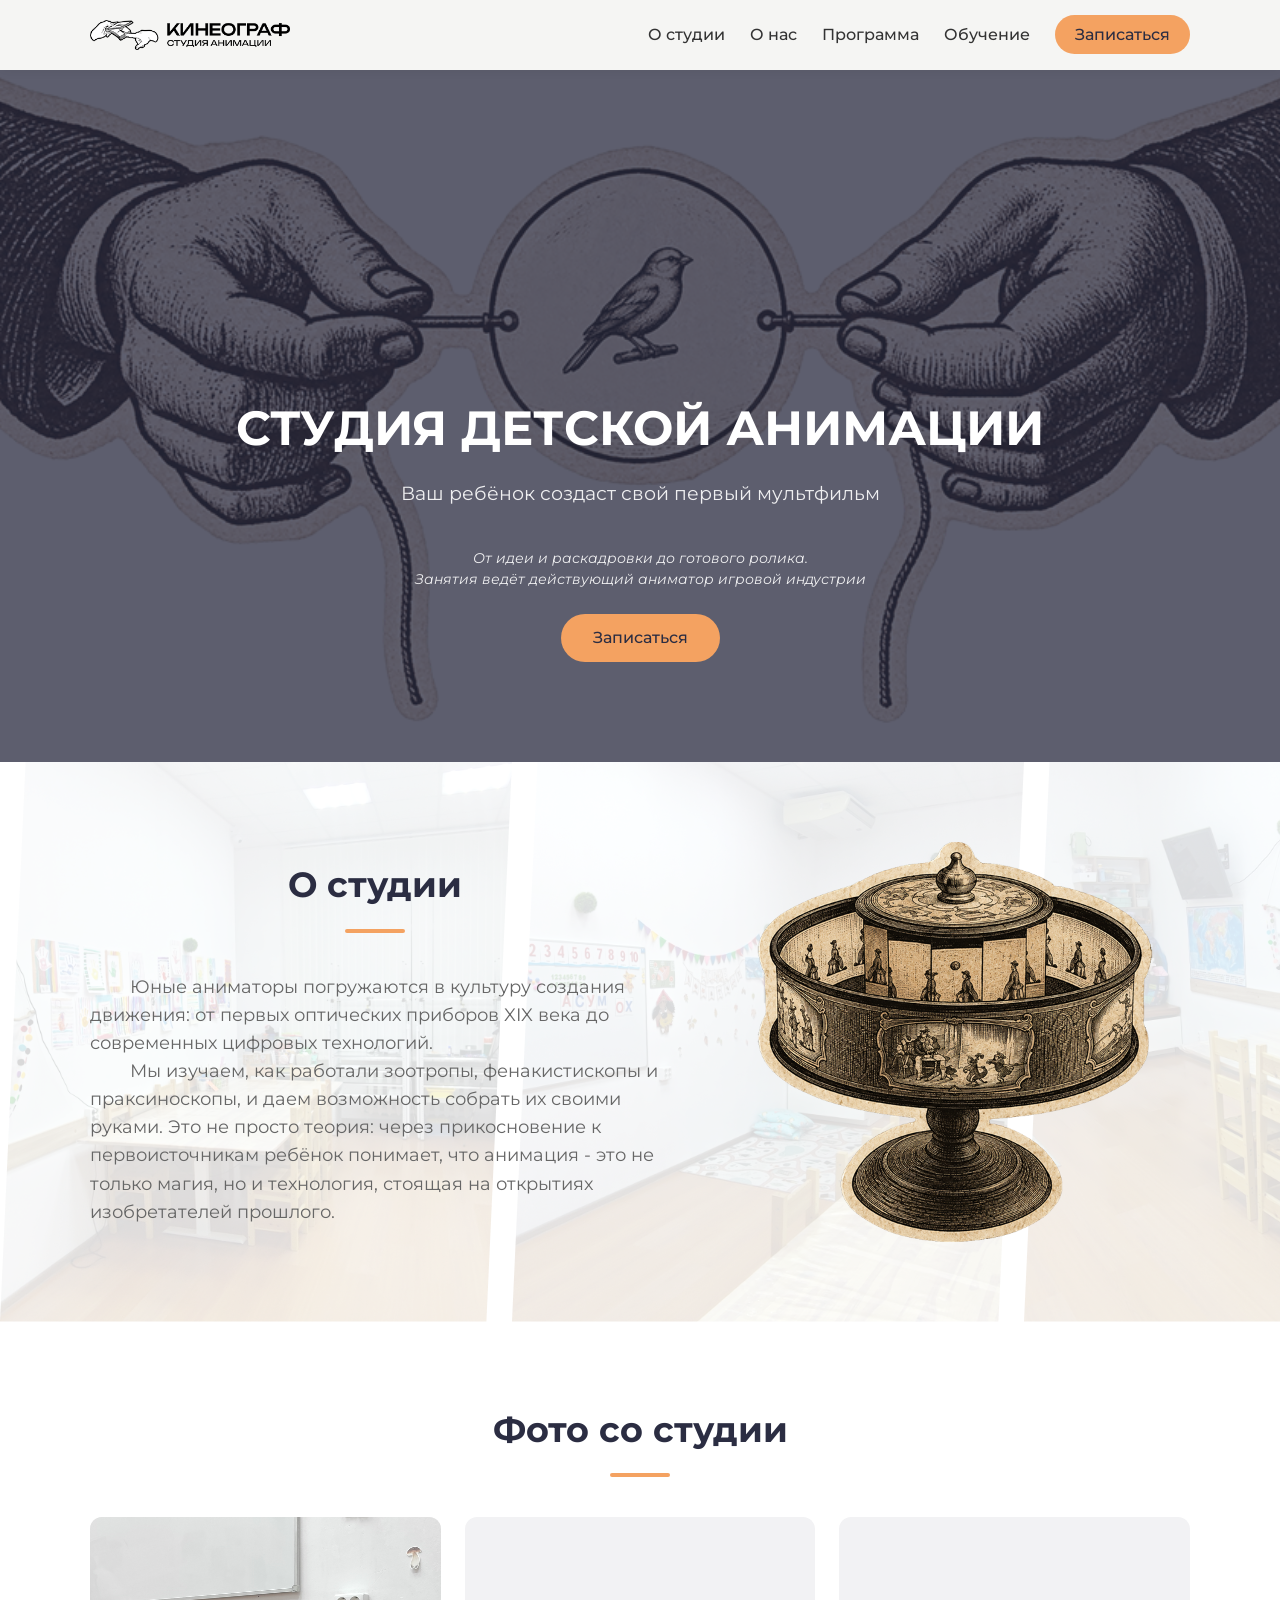
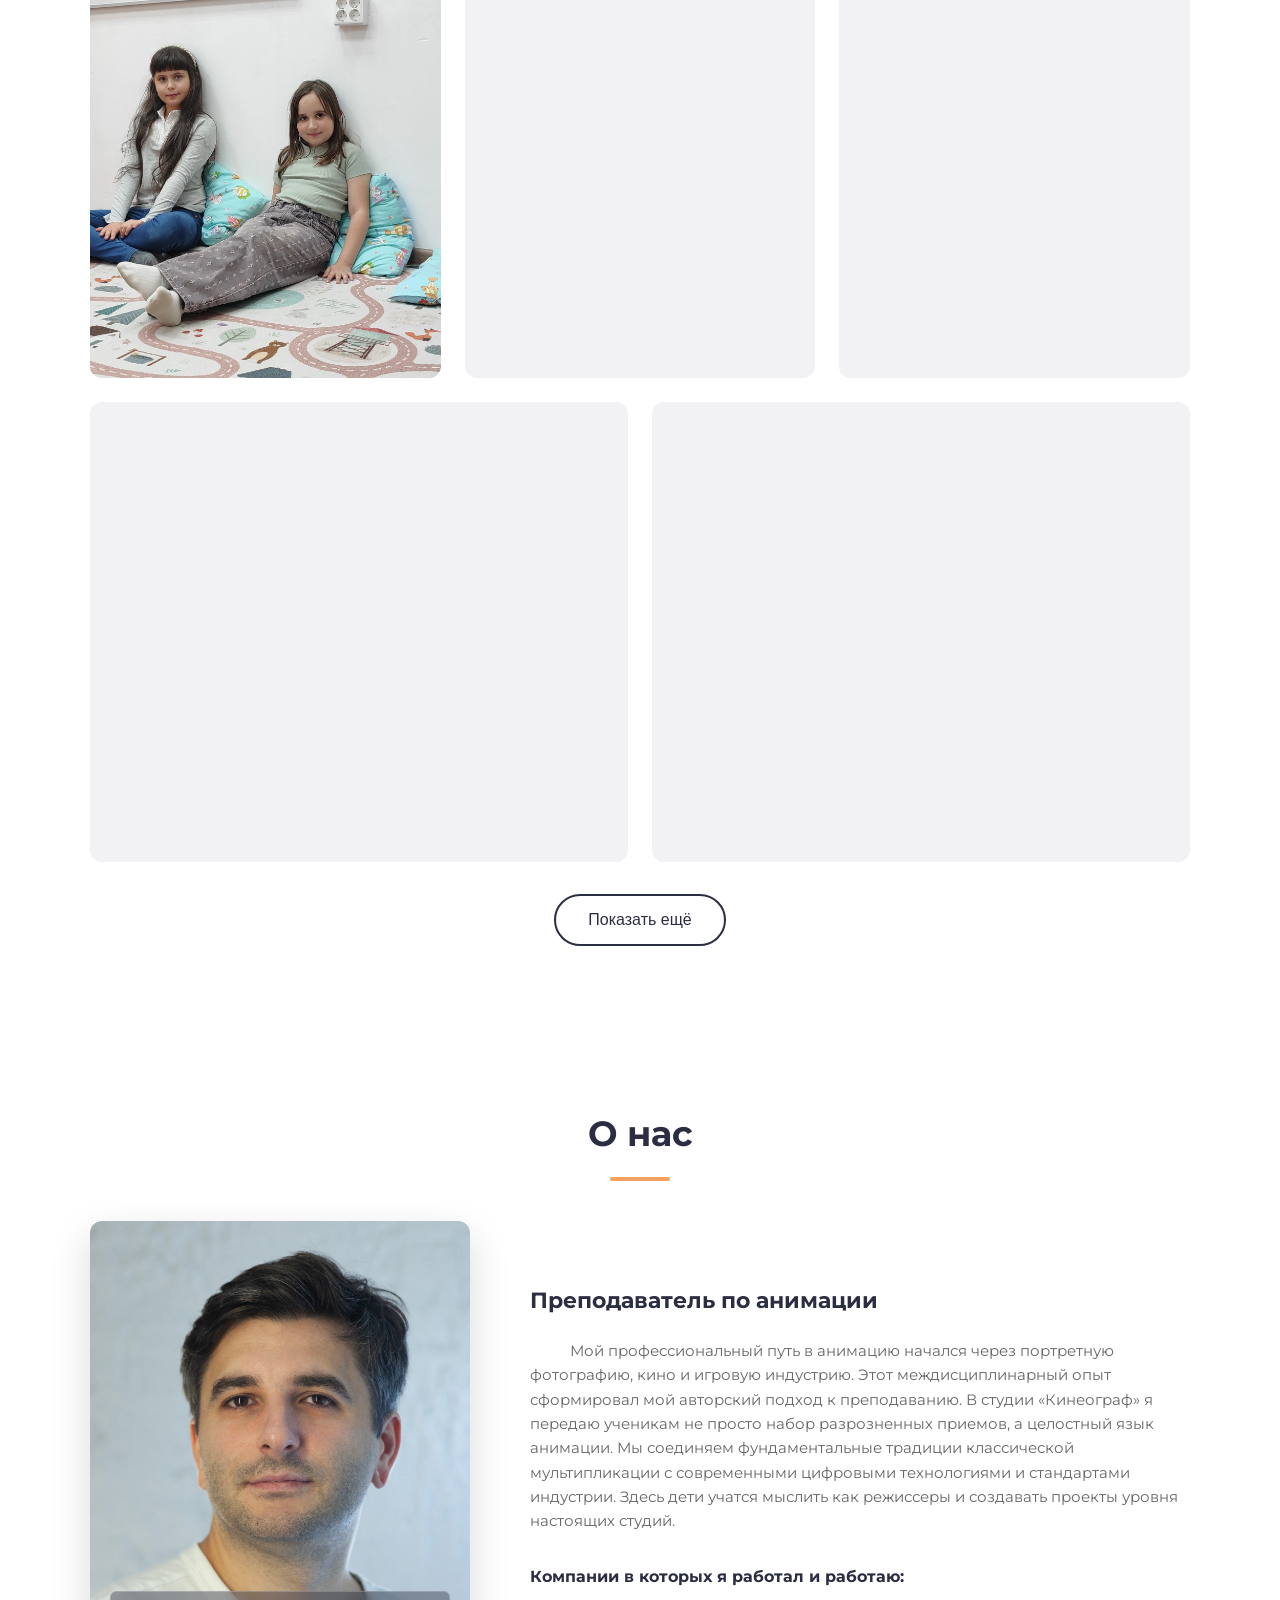
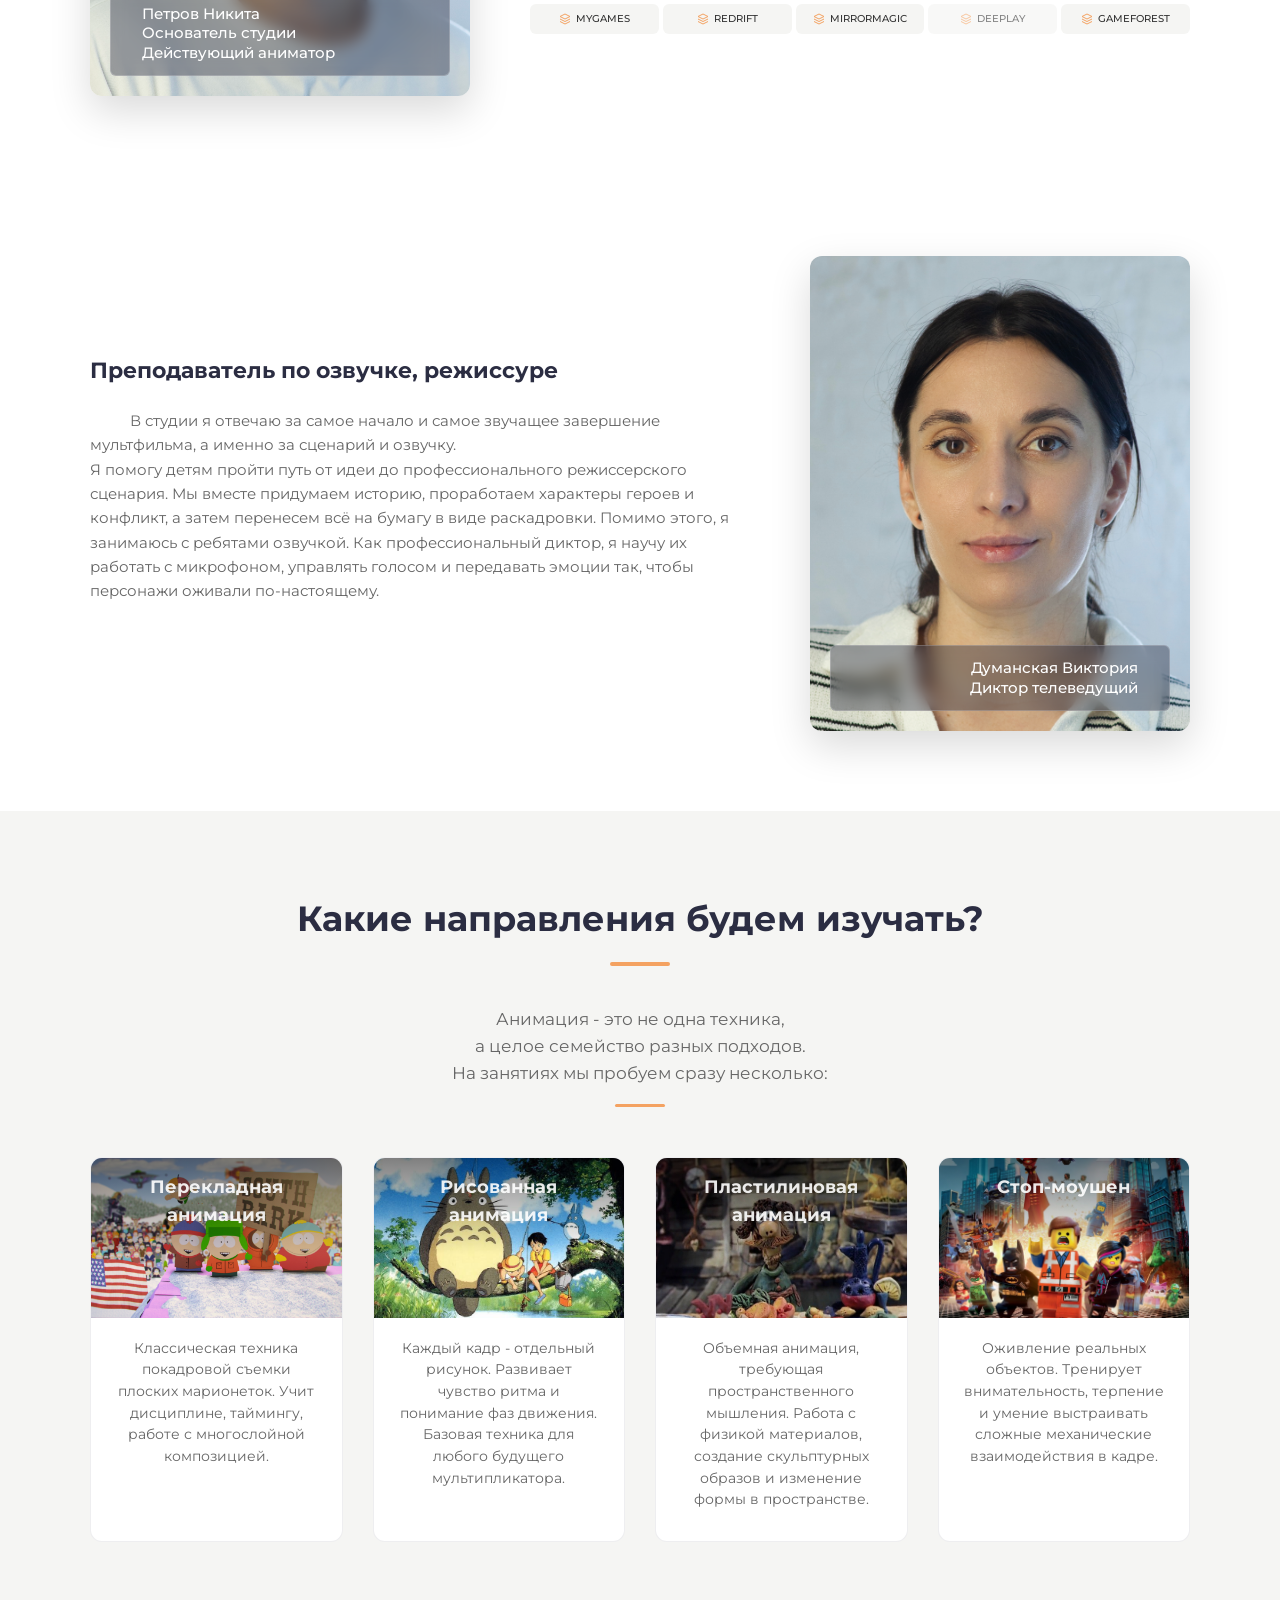
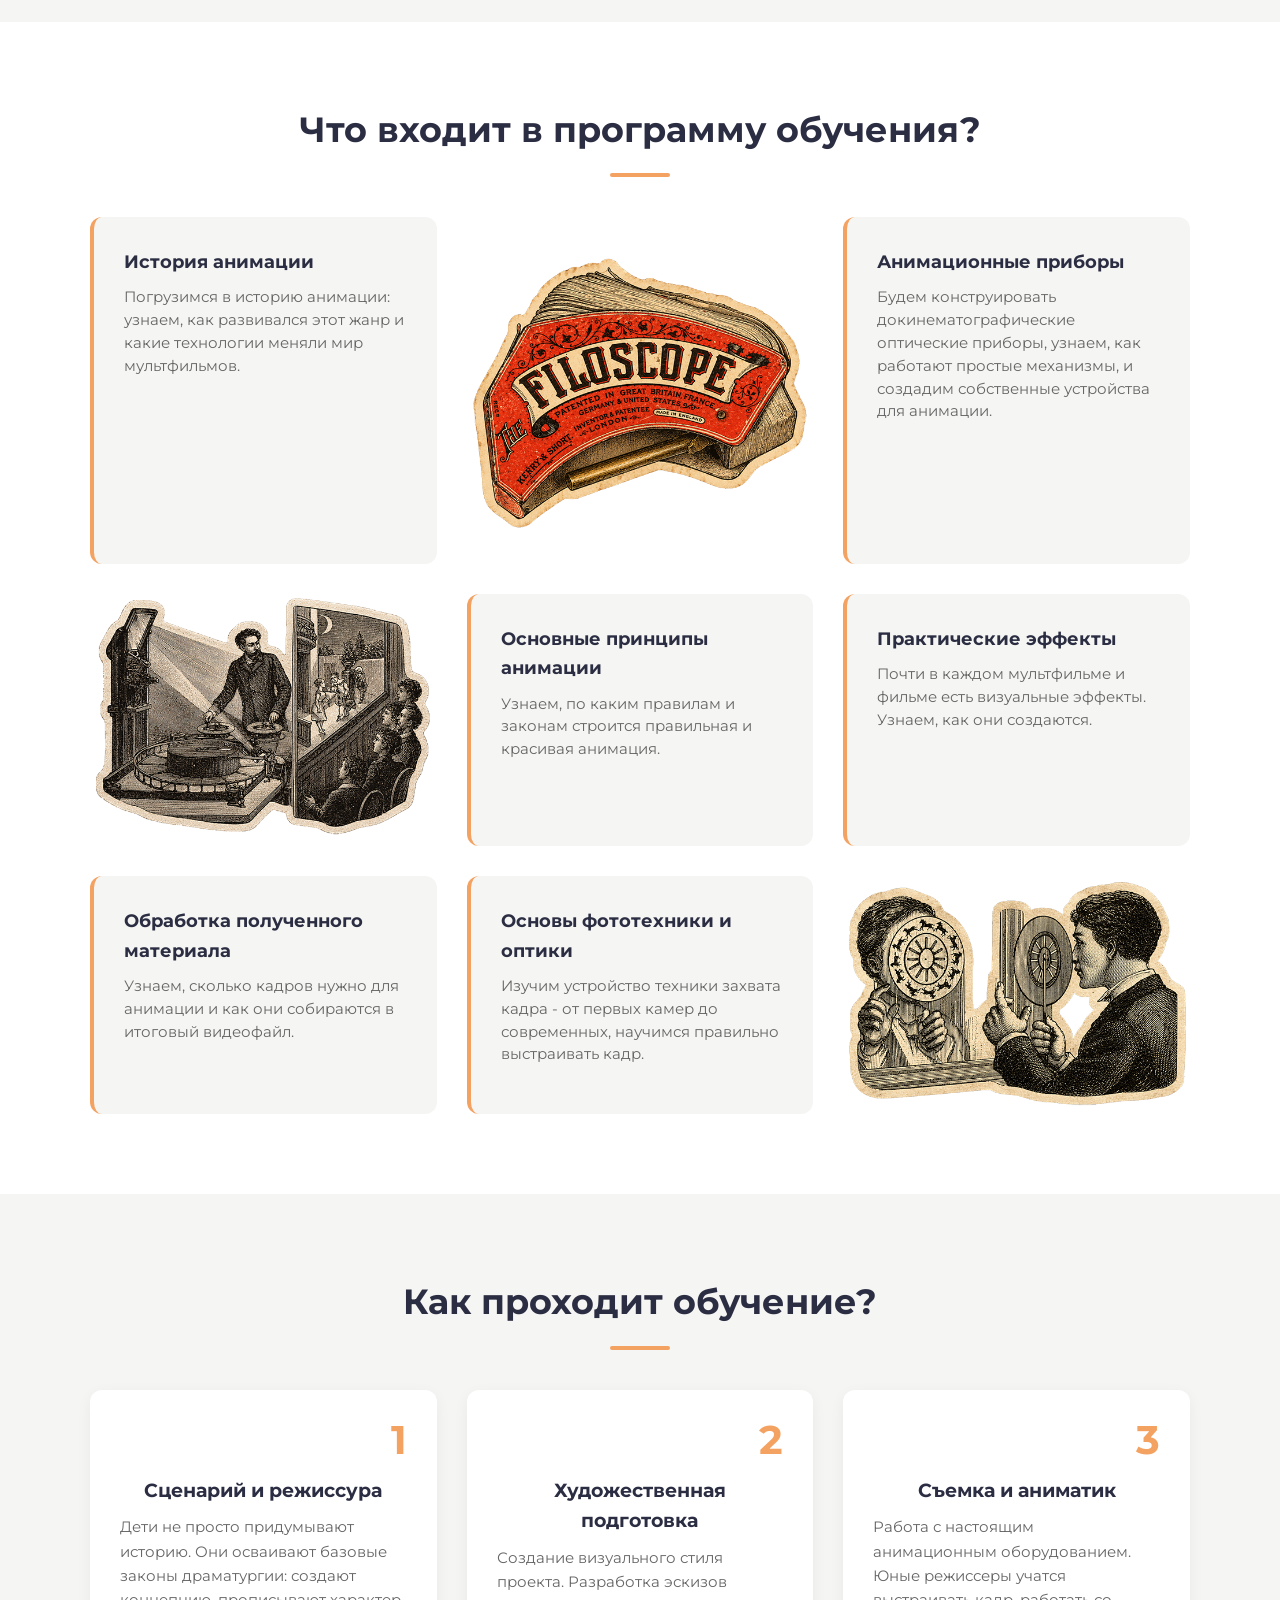
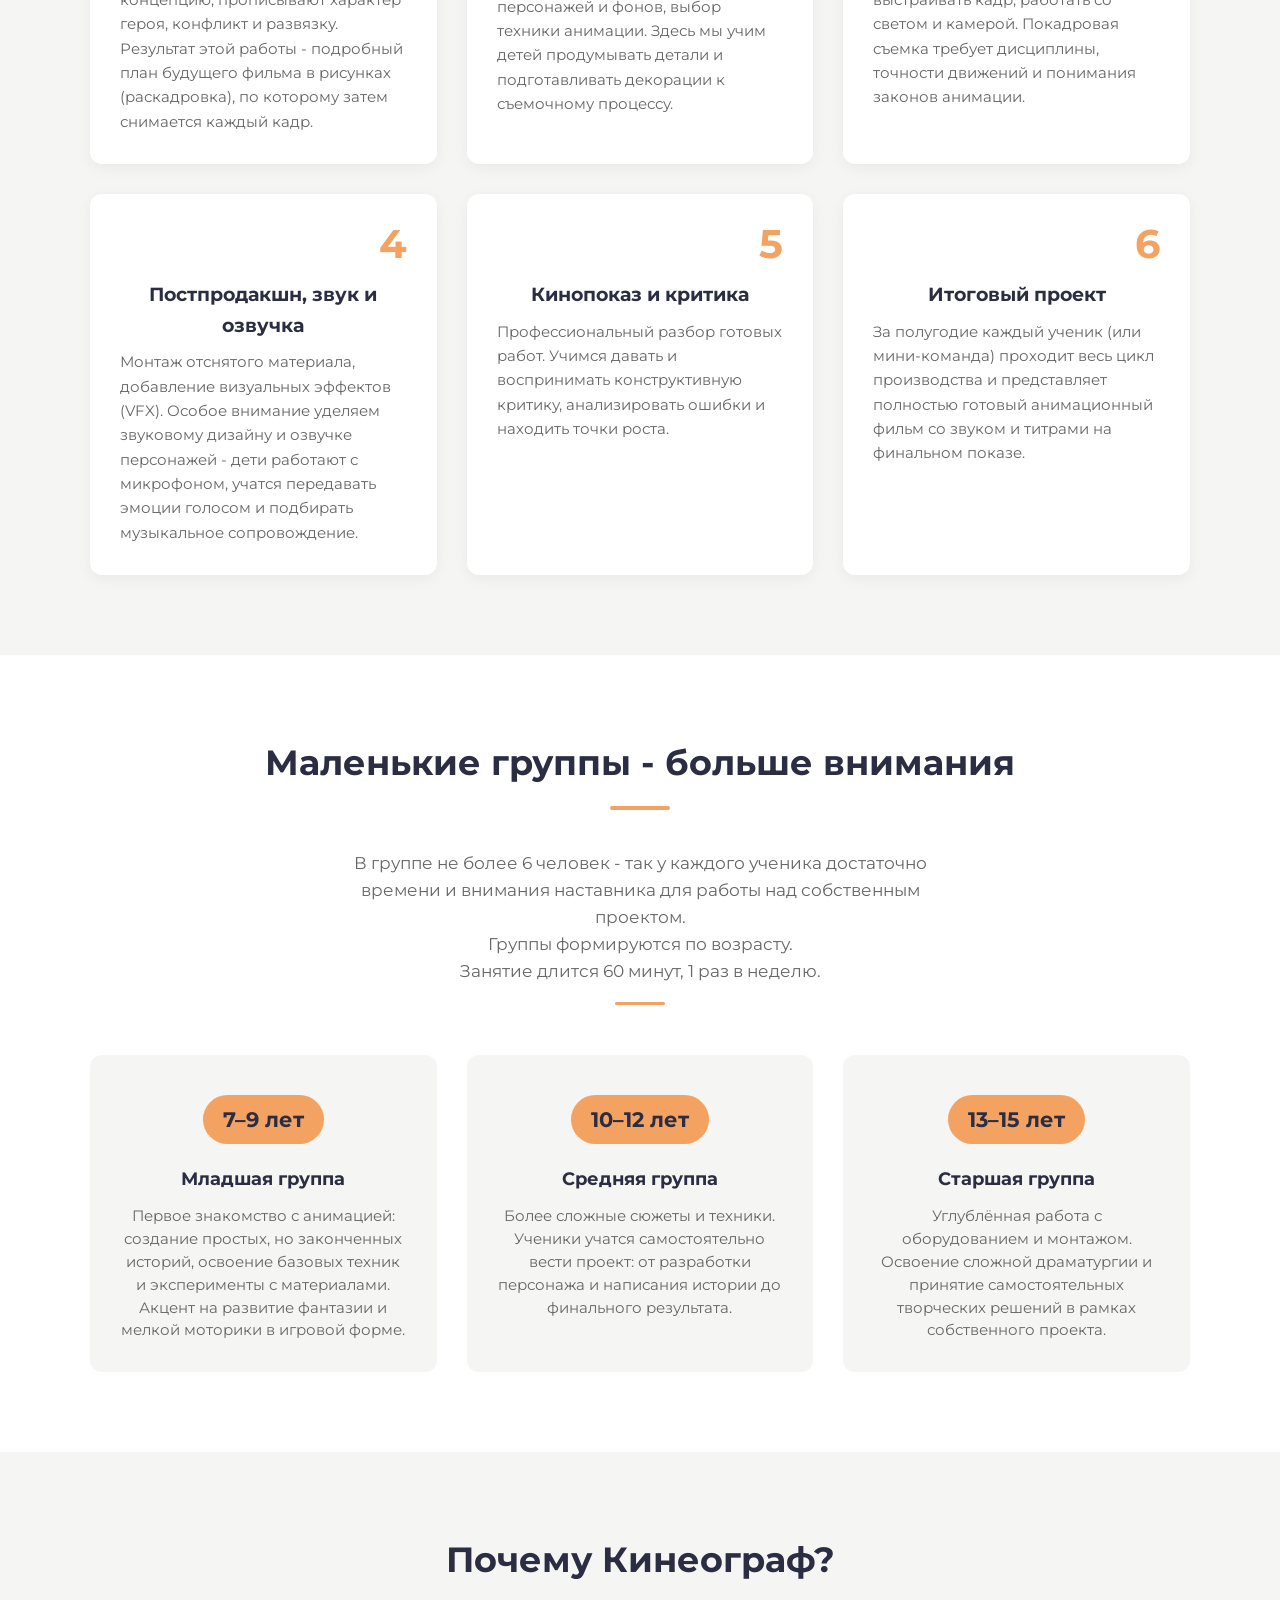
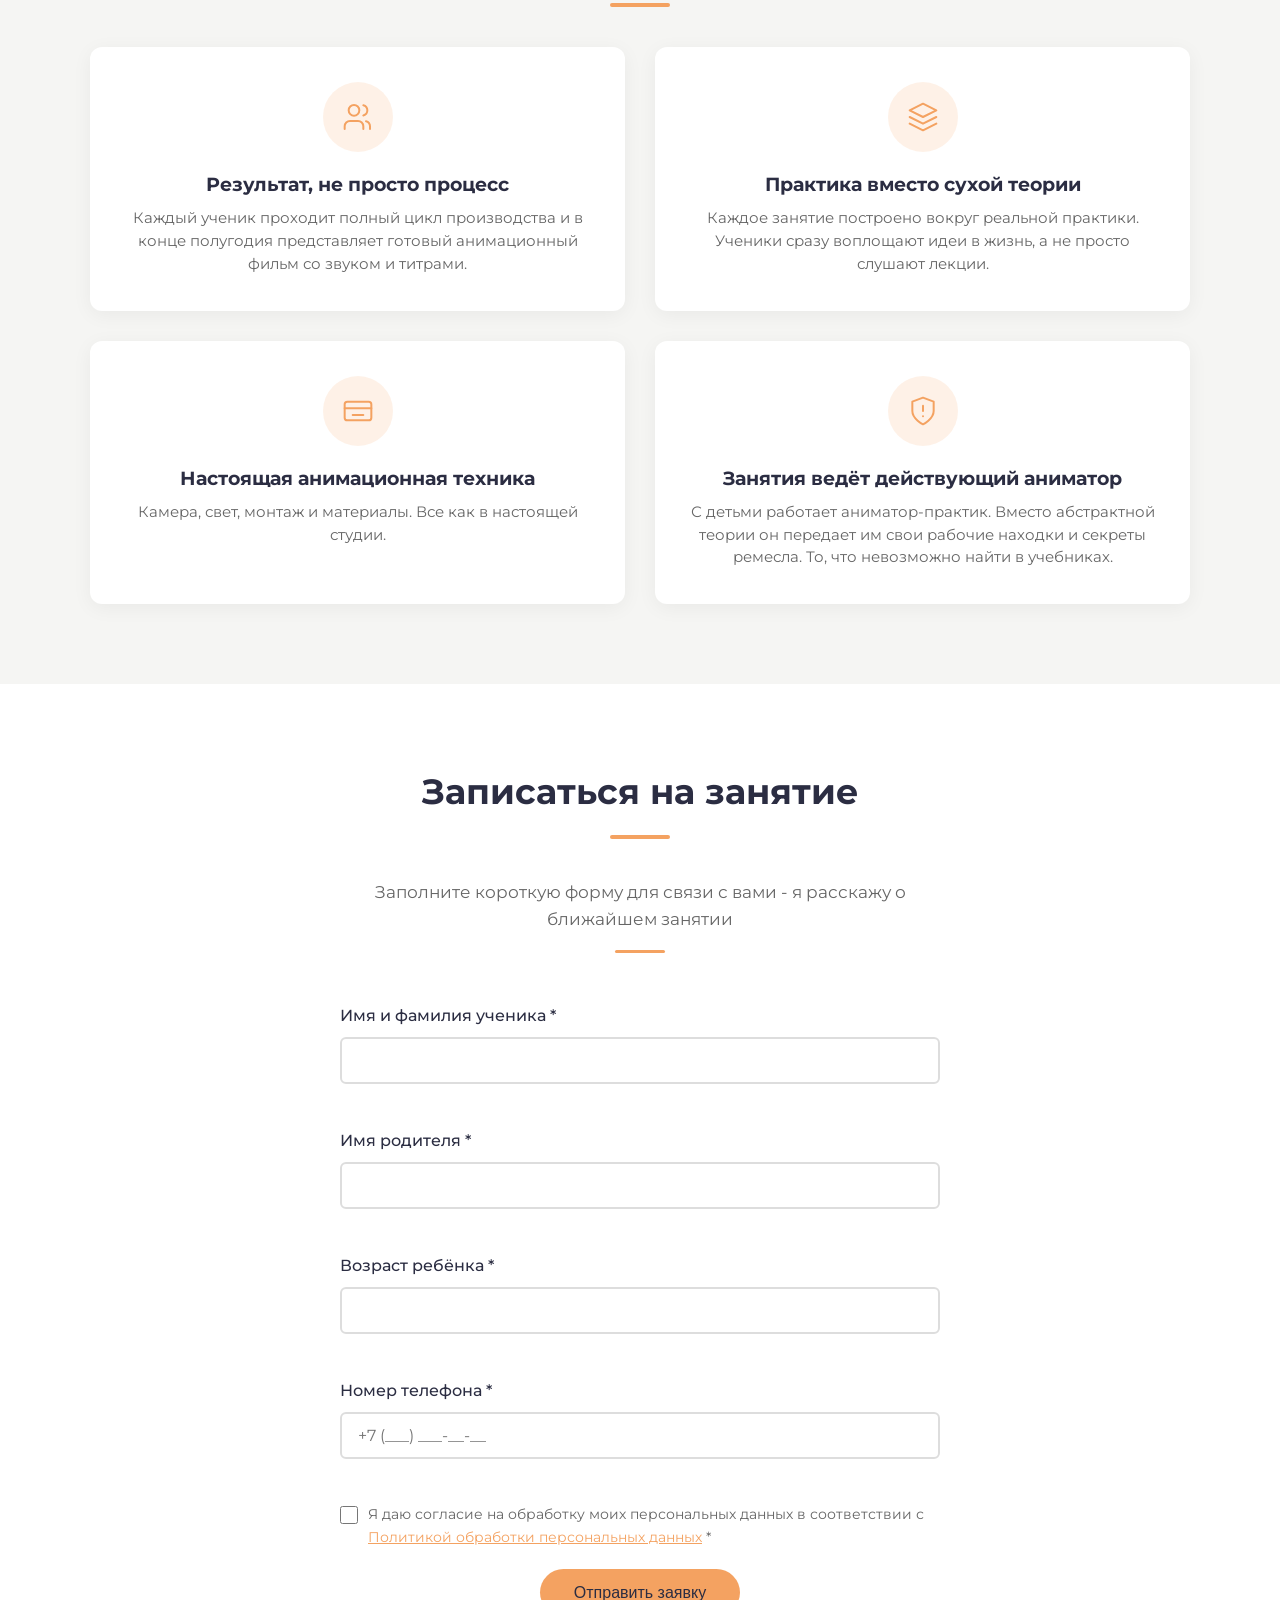
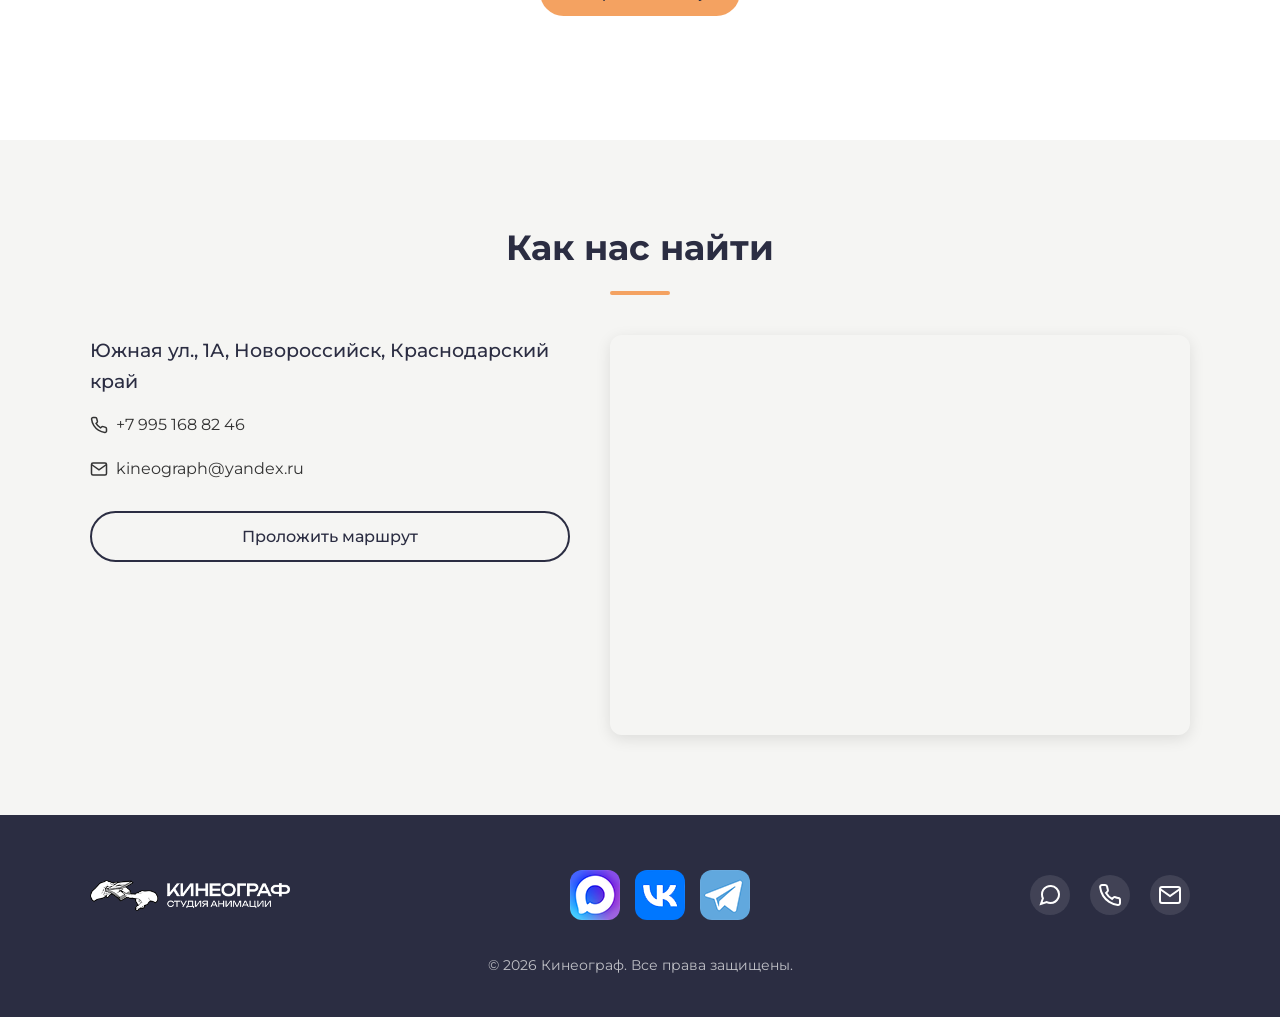
==== commit fe04e8b8: "fix header" ====
--- a/index.html
+++ b/index.html
@@ -101,12 +101,14 @@
                     </li>
 
                     <li class="nav__item">
+                        <a href="#curriculum" class="nav__link">Программа</a>
+                    </li>
+                    
+                    <li class="nav__item">
                         <a href="/#how" class="nav__link">Обучение</a>
                     </li>
 
-                    <li class="nav__item">
-                        <a href="#curriculum" class="nav__link">Программа</a>
-                    </li>
+                    
 
                     <!-- Работы и отзывы пока отключены -->
                     <!--<li class="nav__item">
--- a/styles.css
+++ b/styles.css
@@ -1,9 +1,8 @@
 /* ============================================
-   Кинеограф — основной файл стилей
-   Содержит все секции, адаптив, анимации
+   КИНЕОГРАФ — ОСНОВНОЙ ФАЙЛ СТИЛЕЙ
    ============================================ */
 
-/* === Подключение локального шрифта Montserrat === */
+/* === 1. ШРИФТЫ === */
 @font-face {
     font-family: 'Montserrat';
     src: url('/Montserrat/Montserrat-Regular.ttf') format('truetype');
@@ -25,7 +24,6 @@
     font-style: normal;
     font-display: swap;
 }
-
 @font-face {
     font-family: 'Montserrat';
     src: url('Montserrat/Montserrat-Italic.ttf') format('truetype');
@@ -33,40 +31,32 @@
     font-style: italic;
 }
 
-/* Если есть SemiBold, добавьте аналогичный блок */
-
-/* === CSS-переменные === */
+/* === 2. ПЕРЕМЕННЫЕ === */
 :root {
-    /* Основная палитра */
-    --color-dark: #2B2D42;      /* тёмно-графитовый */
-    --color-accent: #F4A261;    /* тёплый жёлто-оранжевый */
-    --color-bg: #F5F5F3;        /* светлый фон */
+    --color-dark: #2B2D42;
+    --color-accent: #F4A261;
+    --color-bg: #F5F5F3;
     --color-white: #FFFFFF;
     --color-text: #333333;
     --color-text-light: #666666;
     --color-error: #E63946;
 
-    /* Шрифт */
     --font-main: 'Montserrat', Arial, sans-serif;
-
-    /* Отступы и радиусы */
     --radius: 12px;
     --radius-small: 6px;
     --container-width: 1140px;
     --header-height: 70px;
 }
 
-/* === Сброс и базовые стили === */
-*,
-*::before,
-*::after {
+/* === 3. СБРОС И БАЗА === */
+*, *::before, *::after {
     margin: 0;
     padding: 0;
     box-sizing: border-box;
 }
 
 html {
-    scroll-behavior: smooth; /* плавный скролл по якорям */
+    scroll-behavior: smooth;
 }
 
 body {
@@ -77,19 +67,7 @@
     background-color: var(--color-bg);
     -webkit-font-smoothing: antialiased;
     -moz-osx-font-smoothing: grayscale;
-}
-
-html, body {
     overflow-x: hidden;
-    max-width: 100%;
-}
-
-.logo__img {
-    /* Базовый размер для десктопа */
-    width: 55px;
-    height: 50px;
-    object-fit: contain;
-    transition: width 0.3s ease, height 0.3s ease; /* плавное изменение */
 }
 
 img {
@@ -115,7 +93,7 @@
     padding: 0 20px;
 }
 
-/* === Утилитарные классы === */
+/* === 4. УТИЛИТЫ === */
 .section {
     padding: 80px 0;
 }
@@ -139,7 +117,30 @@
     border-radius: 2px;
 }
 
-/* === Кнопки === */
+.section-subtitle {
+    text-align: center;
+    color: var(--color-text-light);
+    font-size: 1.05rem;
+    line-height: 1.6;
+    max-width: 600px;
+    margin: 0 auto 50px;
+    position: relative;
+    padding-bottom: 20px;
+}
+
+.section-subtitle::after {
+    content: '';
+    position: absolute;
+    bottom: 0;
+    left: 50%;
+    transform: translateX(-50%);
+    width: 50px;
+    height: 3px;
+    background-color: var(--color-accent);
+    border-radius: 2px;
+}
+
+/* === 5. КНОПКИ === */
 .btn {
     display: inline-block;
     padding: 14px 32px;
@@ -175,20 +176,18 @@
     color: var(--color-white);
 }
 
-/* === Хедер === */
+/* === 6. ХЕДЕР === */
 .header {
     position: fixed;
     top: 0;
     left: 0;
     right: 0;
-    margin: auto;
     z-index: 100;
     background-color: var(--color-bg);
     box-shadow: 0 2px 10px rgba(0, 0, 0, 0.05);
     height: var(--header-height);
     display: flex;
     align-items: center;
-    transition: box-shadow 0.3s ease;
 }
 
 .header__inner {
@@ -198,21 +197,14 @@
     width: 100%;
 }
 
-/* === Логотип === */
-.logo {
-    display: flex;
-    align-items: center;
-}
-
 .logo__img {
-    width: 200px;        /* ← Ширина 150px как вы просили */
-    height: auto;        /* Высота автоматически подстроится */
-    max-height: 200px;    /* Ограничение по высоте, чтобы не выходил за пределы хедера */
+    width: 200px;
+    height: auto;
+    max-height: 60px;
     object-fit: contain;
     display: block;
 }
 
-/* Навигация */
 .nav__list {
     display: flex;
     align-items: center;
@@ -241,17 +233,11 @@
     width: 100%;
 }
 
-.nav__link--accent {
-    color: var(--color-accent);
-    font-weight: 700;
-}
-
 .nav__link--cta {
     background-color: var(--color-accent);
     color: var(--color-dark);
     padding: 10px 20px;
     border-radius: 50px;
-    transition: all 0.3s ease;
 }
 
 .nav__link--cta:hover {
@@ -259,7 +245,6 @@
     transform: translateY(-2px);
 }
 
-/* Бургер-меню (мобильное) */
 .burger {
     display: none;
     flex-direction: column;
@@ -279,18 +264,15 @@
     transition: all 0.3s ease;
 }
 
-/* === Hero секция === ФОН*/
+/* === 7. HERO (С МЕЛЬКАЮЩИМИ КАРТИНКАМИ) === */
 .hero {
     position: relative;
-    /* Твой оригинальный padding, который задает высоту */
     padding: 400px 0 100px; 
     color: var(--color-white);
     text-align: center;
-    /* Убрали background-color, чтобы не было двойного затемнения */
     overflow: hidden; 
 }
 
-/* Слой с картинками (на весь блок) */
 .hero-bg-images {
     position: absolute;
     top: 0;
@@ -300,7 +282,6 @@
     z-index: 0;
 }
 
-/* Картинки */
 .hero-bg-img {
     position: absolute;
     top: 0;
@@ -312,13 +293,11 @@
     background-repeat: no-repeat;
 }
 
-/* Вторая картинка (фейд) */
 .hero-bg-img--fade {
     opacity: 0;
     animation: overlay-fade 0.15s infinite; 
 }
 
-/* Твоя плашка */
 .hero-overlay {
     position: absolute;
     top: 0;
@@ -329,7 +308,6 @@
     z-index: 2; 
 }
 
-/* Текст поверх */
 .hero__inner {
     position: relative;
     z-index: 3; 
@@ -337,13 +315,12 @@
 
 @keyframes overlay-fade {
     0%   { opacity: 0; }      
-    20%  { opacity: 0.5; }      
+    20%  { opacity: 1; }      
     60%  { opacity: 1; }      
-    80%  { opacity: 0.5; }      
+    80%  { opacity: 0; }      
     100% { opacity: 0; }      
 }
 
-/* Твои стили текста */
 .hero__title {
     font-size: 3rem;
     font-weight: 700;
@@ -359,25 +336,58 @@
 }
 
 .hero__desc-italic {
-    font-family: 'Montserrat', sans-serif;
     font-style: italic;
     font-weight: 400;
     font-size: 14px;
     color: rgba(255, 255, 255, 0.9);
     line-height: 1.5;
-    margin-top: 0 auto;
     margin-bottom: 24px;
     text-align: center;
 }
 
-                                                /* === Секция "О студии" === */
+/* === 8. О СТУДИИ (С БЕГУЩЕЙ СТРОКОЙ) === */
 .about {
-    background-image:none; 
+    position: relative;
+    overflow: hidden;
+    background-color: #FFFFFF; 
+}
+
+.about-bg-slider {
+    position: absolute;
+    top: 0;
+    left: 0;
+    width: 100%;
+    height: 100%;
+    z-index: 0;
+    pointer-events: none;
+}
+
+.about-bg-track {
+    display: flex;
+    width: max-content;
+    height: 100%;
+    animation: scroll-bg 120s linear infinite; 
+}
+
+.about-bg-slide {
+    width: 40vw;
+    height: 100%;
     background-size: cover;
     background-position: center;
-    background-repeat: no-repeat;
-}
-
+    flex-shrink: 0;
+    clip-path: polygon(5% 0, 100% 0, 95% 100%, 0% 100%); 
+    opacity: 0.15; 
+}
+
+.about .container {
+    position: relative;
+    z-index: 2;
+}
+
+@keyframes scroll-bg {
+    0% { transform: translateX(0); }
+    100% { transform: translateX(-50%); }
+}
 
 .about__inner {
     display: flex;
@@ -391,16 +401,10 @@
 }
 
 .about__text {
-    text-indent: 40px;   /*отступ первой строки */
+    text-indent: 40px;
     font-size: 1.1rem;
     color: var(--color-text-light);
 }
-.about__textsimple {
-    text-indent: 40px;   /*отступ первой строки */
-}
-
-
-
 
 .about__photo {    
     flex: auto;
@@ -419,107 +423,27 @@
     display: flex;
     align-items: center;
     justify-content: center;
-    
-    animation: 
-        floatX 11s ease-in-out infinite,
-        floatY 13s ease-in-out infinite,
-        floatRotate 17s ease-in-out infinite;
+    animation: floatX 11s ease-in-out infinite, floatY 13s ease-in-out infinite, floatRotate 17s ease-in-out infinite;
 }
 
 @keyframes floatX {
     0%, 100% { translate: 0 0; }
     50%      { translate: 20px 0; }
 }
-
 @keyframes floatY {
     0%, 100% { translate: 0 0; }
     50%      { translate: 0 -20px; }
 }
-
 @keyframes floatRotate {
     0%, 100% { rotate: 0deg; }
     50%      { rotate: 2deg; }
 }
 
-/* =====================================================
-   О СТУДИИ — БЕГУЩИЕ ФОТО НА ФОНЕ
-   ===================================================== */
-
-/* Сама секция */
-.about {
-    position: relative;
-    overflow: hidden;
-    /* Убеждаемся, что фон секции белый */
-    background-color: #FFFFFF; 
-}
-
-/* Контейнер для бегущей строки */
-.about-bg-slider {
-    position: absolute;
-    top: 0;
-    left: 0;
-    width: 100%;
-    height: 100%;
-    z-index: 0;
-    pointer-events: none;
-}
-
-/* Лента, которая движется */
-.about-bg-track {
-    display: flex;
-    width: max-content;
-    height: 100%;
-    animation: scroll-bg 120s linear infinite; 
-}
-
-/* Отдельное фото */
-.about-bg-slide {
-    width: 40vw;
-    height: 100%;
-    background-size: cover;
-    background-position: center;
-    flex-shrink: 0;
-    
-    /* Косые срезы */
-    clip-path: polygon(5% 0, 100% 0, 95% 100%, 0% 100%); 
-    
-    /* Прозрачность фото (чтобы текст читался) */
-    opacity: 0.15; 
-}
-
-/* Контент поверх всего */
-.about .container {
-    position: relative;
-    z-index: 2;
-}
-
-/* Контент поверх всего */
-.about .container {
-    position: relative;
-    z-index: 2;
-}
-
-/* Анимация движения */
-@keyframes scroll-bg {
-    0% { transform: translateX(0); }
-    100% { transform: translateX(-50%); } /* Сдвигаем ровно на половину ленты (один полный набор) */
-}
-
-/* --- Адаптив --- */
-@media (max-width: 768px) {
-    .about-bg-slide {
-        width: 70vw; /* На мобильных фото чуть уже, чтобы было видно движение */
-    }
-    .about-overlay {
-        background-color: rgba(245, 245, 243, 0.9); /* На мобильных делаем плашку плотнее для читаемости */
-    }
-}
-
-/* === Фотогалерея === */
+/* === 9. ГАЛЕРЕЯ === */
 .gallery {
     background-color: var(--color-white);
-    --g-gap: clamp(12px, 2vw, 24px);   /* пустое пространство между фото */
-    --g-grow: 2.4;                      /* во сколько раз раскрытая рамка шире соседних */
+    --g-gap: clamp(12px, 2vw, 24px);
+    --g-grow: 2.4;
 }
 
 .gallery__rows {
@@ -531,7 +455,7 @@
 .g-row {
     display: flex;
     gap: var(--g-gap);
-    height: clamp(300px, 36vw, 480px);  /* высота ряда на компьютере */
+    height: clamp(300px, 36vw, 480px);
 }
 
 .g-item {
@@ -567,46 +491,242 @@
     margin-top: 32px;
 }
 
-/* Компьютер: рамка раскрывается при наведении */
 @media (hover: hover) and (min-width: 769px) {
-    .g-item:hover,
-    .g-item:focus-visible {
-        flex-grow: var(--g-grow);
-    }
-    .g-item:hover img,
-    .g-item:focus-visible img {
-        transform: scale(1.06);
-    }
-}
-
-/* Телефон и планшет: рамки друг под другом, тап раскрывает */
-@media (max-width: 768px), (hover: none) {
-    .g-row {
-        flex-direction: column;
-        height: auto;
-    }
-    .g-item {
-        flex: none;
-        width: 100%;
-        height: 62vw;                   /* высота свёрнутой рамки */
-        transition: height 0.55s cubic-bezier(0.22, 0.8, 0.2, 1);
-        scroll-margin: 90px 0 24px;     /* чтобы шапка не перекрывала раскрытое фото */
-    }
-    .g-item img { transform: scale(1.08); }
-    .g-item.is-open img { transform: scale(1); }
-}
-
-@media (prefers-reduced-motion: reduce) {
-    .g-item, .g-item img { transition: none; }
-}
-
-
-/* === Как проходит обучение? === */
-.steps__grid {
+    .g-item:hover, .g-item:focus-visible { flex-grow: var(--g-grow); }
+    .g-item:hover img, .g-item:focus-visible img { transform: scale(1.06); }
+}
+
+/* === 10. О НАС (ПРЕПОДАВАТЕЛИ) === */
+.about-me {
+    background-color: var(--color-white);
+    padding: 80px 0;
+    position: relative;
+    overflow: hidden;
+}
+
+.about-me__inner {
+    display: flex;
+    align-items: center;
+    gap: 60px;
+    position: relative;
+    z-index: 1;
+}
+
+.about-me__content {
+    flex: 1 1 500px;
+}
+
+.about-me__name {
+    font-size: 1.4rem;
+    font-weight: 700;
+    color: var(--color-dark);
+    margin-bottom: 20px;
+    text-align: left;
+}
+
+.about-me__intro {
+    font-size: 0.95rem;
+    color: var(--color-text-light);
+    margin-bottom: 30px;
+    line-height: 1.6;
+    text-indent: 40px; 
+}
+
+.about-me__photo {
+    flex: 0 1 380px;
+}
+
+.about-me__photo-wrapper {
+    position: relative;
+    border-radius: var(--radius);
+    overflow: hidden;
+    box-shadow: 0 15px 40px rgba(0, 0, 0, 0.15);
+}
+
+.about-me__img {
+    width: 100%;
+    aspect-ratio: 4 / 5;
+    object-fit: cover;
+    display: block;
+}
+
+.about-me__badge {
+    position: absolute;
+    bottom: 20px;
+    left: 20px;
+    right: 20px;
+    background-color: rgba(43, 45, 66, 0.4); 
+    color: white;
+    padding: 12px 16px;
+    border-radius: var(--radius-small);
+    display: flex;
+    align-items: center;
+    font-weight: 500;
+    font-size: 0.95rem;
+    backdrop-filter: blur(8px); 
+    -webkit-backdrop-filter: blur(8px);
+    border: 1px solid rgba(255, 255, 255, 0.2); 
+    line-height: 1.3;
+}
+
+.about-me__badge span {
+    padding-left: 15px; 
+}
+
+#about-vika .about-me__badge span {
+    text-align: right;
+    width: 100%;
+    padding-left: 0;
+    padding-right: 15px;
+}
+
+.about-me__studios-title {
+    font-size: 1rem;
+    font-weight: 700;
+    color: var(--color-dark);
+    margin-bottom: 15px;
+}
+
+.studios-list {
+    display: flex;
+    flex-wrap: nowrap;
+    gap: 4px;
+}
+
+.studios-list__item {
+    flex: 1 1 0;
+    display: inline-flex;
+    align-items: center;
+    justify-content: center;
+    gap: 5px;
+    padding: 6px 10px;
+    background-color: var(--color-bg);
+    border-radius: var(--radius-small);
+    font-weight: 500;
+    font-size: 0.6rem;
+    color: var(--color-text);
+    transition: transform 0.3s ease, box-shadow 0.3s ease;
+    text-decoration: none;
+    border: 1px solid transparent;
+    white-space: nowrap;
+}
+
+a.studios-list__item:hover {
+    transform: translateY(-2px);
+    box-shadow: 0 4px 10px rgba(0, 0, 0, 0.08);
+    border-color: var(--color-accent);
+}
+
+.studios-list__item--disabled {
+    opacity: 0.6;
+    cursor: default;
+}
+
+.studios-list__icon {
+    color: var(--color-accent);
+    flex-shrink: 0;
+    width: 12px;
+    height: 12px;
+}
+
+/* === 11. НАПРАВЛЕНИЯ === */
+.techniques__grid {
     display: grid;
-    grid-template-columns: repeat(3, 1fr);
+    grid-template-columns: repeat(4, 1fr);
     gap: 30px;
 }
+
+.technique-card {
+    background-color: var(--color-white);
+    border-radius: var(--radius);
+    text-align: center;
+    position: relative;
+    overflow: hidden;
+    border: 1px solid rgba(43, 45, 66, 0.08);
+    transition: transform 0.35s ease, box-shadow 0.35s ease, border-color 0.35s ease;
+    padding: 0;
+}
+
+.technique-card::before {
+    content: '';
+    position: absolute;
+    top: 0;
+    left: 50%;
+    width: 0;
+    height: 3px;
+    background-color: var(--color-accent);
+    transition: width 0.35s ease, left 0.35s ease;
+    z-index: 2;
+}
+
+.technique-card:hover::before { width: 100%; left: 0; }
+.technique-card:hover { transform: translateY(-8px); box-shadow: 0 15px 35px rgba(43, 45, 66, 0.12); border-color: transparent; }
+
+.technique-card__banner {
+    width: 100%;
+    height: 160px;
+    background-size: cover;
+    background-position: center;
+    background-repeat: no-repeat;
+    position: relative;
+    display: flex;
+    align-items: flex-start;
+    justify-content: center;
+    padding: 15px;
+}
+
+.technique-card__banner::before {
+    content: '';
+    position: absolute;
+    inset: 0;
+    background: linear-gradient(to bottom, rgba(0, 0, 0, 0.5), transparent 60%);
+}
+
+.technique-card__title {
+    position: relative;
+    z-index: 1;
+    color: rgba(255, 255, 255, 0.9); 
+    font-size: 1.1rem;
+    font-weight: 700;
+    margin: 0;
+}
+
+.technique-card__body { padding: 20px 25px 30px; }
+.technique-card__desc { font-size: 0.9rem; color: var(--color-text-light); line-height: 1.5; margin: 0; }
+
+/* === 12. ПРОГРАММА === */
+.curriculum { background-color: var(--color-white); }
+.curriculum__grid { display: grid; grid-template-columns: repeat(3, 1fr); gap: 30px; }
+
+.topic-card {
+    background-color: var(--color-bg);
+    padding: 30px;
+    border-radius: var(--radius);
+    border-left: 4px solid var(--color-accent);
+    transition: transform 0.3s ease, box-shadow 0.3s ease;
+}
+
+.topic-card:hover { transform: translateY(-5px); box-shadow: 0 10px 25px rgba(0, 0, 0, 0.08); }
+.topic-card__title { font-size: 1.15rem; font-weight: 700; color: var(--color-dark); margin-bottom: 10px; }
+.topic-card__desc { font-size: 0.95rem; color: var(--color-text-light); line-height: 1.5; }
+
+.topic-card__image-wrap {
+    display: flex;
+    align-items: center;
+    justify-content: center;
+}
+
+.topic-card__img {
+    width: 100%;
+    height: auto;
+    min-height: 180px;
+    object-fit: cover;
+    border-radius: var(--radius);
+    animation: floatX 11s ease-in-out infinite, floatY 13s ease-in-out infinite, floatRotate 17s ease-in-out infinite;
+}
+
+/* === 13. КАК ПРОХОДИТ ОБУЧЕНИЕ === */
+.steps__grid { display: grid; grid-template-columns: repeat(3, 1fr); gap: 30px; }
 
 .step-card {
     background-color: var(--color-white);
@@ -617,1010 +737,121 @@
     transition: transform 0.3s ease, box-shadow 0.3s ease;
 }
 
-.step-card:hover {
-    transform: translateY(-5px);
-    box-shadow: 0 10px 25px rgba(0, 0, 0, 0.1);
-}
-
-.step-card__number {
-    font-size: 2.5rem;
-    font-weight: 700;
-    color: var(--color-accent);
-    margin-bottom: 15px;
-    line-height: 1;
-    text-align: right;
-}
-
-.step-card__title {
-    font-size: 1.2rem;
-    font-weight: 700;
-    color: var(--color-dark);
-    margin-bottom: 10px;
-    
-}
-
-.step-card__desc {
-    font-size: 0.95rem;
-    color: var(--color-text-light);
-    text-align: left;
-}
-
-/* === Что входит в программу обучения? === */
-.curriculum {
+.step-card:hover { transform: translateY(-5px); box-shadow: 0 10px 25px rgba(0, 0, 0, 0.1); }
+.step-card__number { font-size: 2.5rem; font-weight: 700; color: var(--color-accent); margin-bottom: 15px; line-height: 1; text-align: right; }
+.step-card__title { font-size: 1.2rem; font-weight: 700; color: var(--color-dark); margin-bottom: 10px; }
+.step-card__desc { font-size: 0.95rem; color: var(--color-text-light); text-align: left; }
+
+/* === 14. ГРУППЫ === */
+.groups { background-color: var(--color-white); }
+.groups__grid { display: grid; grid-template-columns: repeat(3, 1fr); gap: 30px; }
+
+.group-card {
+    background-color: var(--color-bg);
+    padding: 40px 30px 30px;
+    border-radius: var(--radius);
+    text-align: center;
+    position: relative;
+    transition: transform 0.35s ease, box-shadow 0.35s ease;
+}
+
+.group-card:hover { transform: translateY(-8px); box-shadow: 0 15px 35px rgba(43, 45, 66, 0.1); }
+.group-card__age { display: inline-flex; align-items: center; justify-content: center; min-width: 90px; padding: 8px 20px; background-color: var(--color-accent); color: var(--color-dark); font-size: 1.3rem; font-weight: 700; border-radius: 50px; margin-bottom: 20px; }
+.group-card__title { font-size: 1.15rem; font-weight: 700; color: var(--color-dark); margin-bottom: 12px; }
+.group-card__desc { font-size: 0.95rem; color: var(--color-text-light); line-height: 1.5; }
+
+/* === 15. ПОЧЕМУ КИНЕОГРАФ === */
+.features { background-color: var(--color-bg); padding: 80px 0; }
+.features__grid { display: grid; grid-template-columns: repeat(2, 1fr); gap: 30px; margin-top: 20px; }
+
+.feature-card {
     background-color: var(--color-white);
-}
-
-.curriculum__grid {
-    display: grid;
-    grid-template-columns: repeat(3, 1fr);
-    gap: 30px;
-}
-
-
-
-
-.topic-card__image-wrap {
-    display: flex;
-    align-items: center;     /* Выравнивание по вертикали (по центру) */
-    justify-content: center; /* Выравнивание по горизонтали (по центру) */
-    /* никакого фона, паддинга и полоски — просто пустая ячейка сетки */
-}
-
-.topic-card__img {
-    width: 100%;
-    height: auto;
-    min-height: 180px;
-    object-fit: cover;
+    padding: 35px 25px;
     border-radius: var(--radius);
-    
-    /* та же плавающая анимация, что и у фото в "О студии" */
-    animation: 
-        floatX 11s ease-in-out infinite,
-        floatY 13s ease-in-out infinite,
-        floatRotate 17s ease-in-out infinite;
-}
-
-
-
-
-
-.topic-card {
-    background-color: var(--color-bg);
-    padding: 30px;
-    border-radius: var(--radius);
-    border-left: 4px solid var(--color-accent);
-    transition: transform 0.3s ease, box-shadow 0.3s ease;
-}
-
-.topic-card:hover {
-    transform: translateY(-5px);
-    box-shadow: 0 10px 25px rgba(0, 0, 0, 0.08);
-}
-
-.topic-card__title {
-    font-size: 1.15rem;
-    font-weight: 700;
-    color: var(--color-dark);
-    margin-bottom: 10px;
-}
-
-.topic-card__desc {
-    font-size: 0.95rem;
-    color: var(--color-text-light);
-    line-height: 1.5;
-}
-
-/* =====================================================
-   СЕКЦИЯ "ОБО МНЕ" И "О ВИКТОРИИ"
-   ===================================================== */
-
-.about-me {
-    background-color: var(--color-white);
-    padding: 80px 0;
+    box-shadow: 0 4px 20px rgba(0, 0, 0, 0.05);
+    text-align: center;
+    transition: all 0.3s ease;
+    display: flex;
+    flex-direction: column;
+    align-items: center;
+    justify-content: flex-start;
     position: relative;
     overflow: hidden;
 }
 
-/* Переводим контейнер в Grid для жесткого контроля */
-    .about-me__inner {
-        display: grid;
-        grid-template-columns: 1fr; /* Одна колонка */
-        gap: 30px;
-    }
-
-    /* Для блока Никиты (id="about-me") */
-    #about-me .about-me__photo {
-        grid-row: 1; /* Фото на первую строку */
-    }
-    #about-me .about-me__content {
-        grid-row: 2; /* Текст на вторую */
-    }
-
-    /* Для блока Вики (id="about-vika") */
-    #about-vika .about-me__photo {
-        grid-row: 1; /* Фото на вторую */
-    }
-    #about-vika .about-me__content {
-        grid-row: 2; /* Текст на первую */
-    }
-    
-
-    /* Убираем старые правила, если они были */
-    .about-me__photo {
-        flex: 0 1 auto;
-        width: 100%;
-        max-width: 400px;
-        margin: 0 auto;
-    }
-
-
-/* Контент (текст) */
-.about-me__content {
-    flex: 1 1 500px;
-}
-
-.about-me__title {
-    text-align: left;
-    margin-bottom: 20px;
-}
-
-.about-me__title::after {
-    margin: 15px 0 0;
-}
-
-.about-me__intro {
-    font-size: 1.1rem;
-    color: var(--color-text-light);
-    margin-bottom: 30px;
-    line-height: 1.7;
-    text-indent: 40px; 
-}
-
-/* Фото */
-.about-me__photo {
-    flex: 0 1 380px;
-}
-
-.about-me__photo-wrapper {
-    position: relative;
-    border-radius: var(--radius);
-    overflow: hidden;
-    box-shadow: 0 15px 40px rgba(0, 0, 0, 0.15);
-}
-
-.about-me__img {
-    width: 100%;
-    aspect-ratio: 4 / 5;
-    object-fit: cover;
-    display: block;
-}
-
-/* Плашки на фото */
-.about-me__badge {
-    position: absolute;
-    bottom: 20px;
-    left: 20px;
-    right: 20px;
-    /* Делаем фон более прозрачным (0.4 = 40% непрозрачности) */
-    background-color: rgba(43, 45, 66, 0.4); 
-    color: white;
-    padding: 12px 16px;
-    border-radius: var(--radius-small);
-    display: flex;
-    align-items: center;
-    font-weight: 500;
-    font-size: 0.95rem;
-    /* Эффект размытия фона под плашкой (стекло) */
-    backdrop-filter: blur(8px); 
-    -webkit-backdrop-filter: blur(8px); /* Для Safari */
-    /* Добавляем легкую светлую рамку для объема */
-    border: 1px solid rgba(255, 255, 255, 0.2); 
-    line-height: 1.3;
-}
-
-/* Смещение текста в плашке вправо */
-.about-me__badge span {
-    padding-left: 15px; 
-}
-
-/* --- СПИСОК СТУДИЙ --- */
-.about-me__studios {
-    margin-bottom: 30px;
-}
-
-.about-me__studios-title {
-    font-size: 1rem;
-    font-weight: 700;
-    color: var(--color-dark);
-    margin-bottom: 15px;
-}
-
-.studios-list {
-    display: flex;
-    flex-wrap: nowrap;       /* Запрещаем перенос на новую строку */
-    gap: 4px; /* Уменьшил отступ между плашками */
-}
-
-.studios-list__item {
-    flex: 1 1 0; /* Кнопки делят ширину поровну */
-    display: inline-flex;
-    align-items: center;
-    gap: 5px; /* Уменьшил отступ между иконкой и текстом */
-    padding: 6px 10px; /* Уменьшил паддинги внутри плашек */
-    background-color: var(--color-bg);
-    border-radius: var(--radius-small);
-    font-weight: 500;
-    font-size: 0.6rem; /* УМЕНЬШИЛ ШРИФТ, чтобы влезло в ряд */
-    color: var(--color-text);
-    transition: transform 0.3s ease, box-shadow 0.3s ease;
-    text-decoration: none;
-    border: 1px solid transparent;
-    white-space: nowrap; /* Запрещаем перенос текста внутри одной плашки */
-}
-
-a.studios-list__item:hover {
-    transform: translateY(-2px);
-    box-shadow: 0 4px 10px rgba(0, 0, 0, 0.08);
-    border-color: var(--color-accent);
-}
-
-.studios-list__item--disabled {
-    opacity: 0.6;
-    cursor: default;
-}
-
-.studios-list__icon {
-    color: var(--color-accent);
-    flex-shrink: 0;
-    width: 12px; /* Уменьшил иконку */
-    height: 12px;
-}
-
-/* --- АДАПТИВ --- */
+.feature-card::before { content: ''; position: absolute; top: 0; left: 0; width: 100%; height: 4px; background-color: var(--color-accent); transform: scaleX(0); transform-origin: left; transition: transform 0.3s ease; }
+.feature-card:hover { transform: translateY(-8px); box-shadow: 0 15px 35px rgba(0, 0, 0, 0.1); }
+.feature-card:hover::before { transform: scaleX(1); }
+.feature-card__icon { width: 70px; height: 70px; border-radius: 50%; background-color: rgba(244, 162, 97, 0.15); display: flex; align-items: center; justify-content: center; color: var(--color-accent); margin-bottom: 20px; transition: all 0.3s ease; }
+.feature-card:hover .feature-card__icon { background-color: var(--color-accent); color: var(--color-white); transform: scale(1.1); }
+.feature-card__title { font-size: 1.2rem; font-weight: 700; color: var(--color-dark); margin-bottom: 10px; line-height: 1.3; }
+.feature-card__desc { font-size: 0.95rem; color: var(--color-text-light); line-height: 1.5; }
+
+/* === 16. ФОРМА === */
+.contact { background-color: var(--color-white); }
+.form { max-width: 600px; margin: 0 auto; display: flex; flex-direction: column; gap: 20px; }
+.form__group { display: flex; flex-direction: column; gap: 8px; }
+.form__label { font-weight: 500; color: var(--color-dark); }
+.form__input { padding: 12px 16px; border: 2px solid #ddd; border-radius: var(--radius-small); font-family: var(--font-main); font-size: 1rem; transition: border-color 0.3s ease; }
+.form__input:focus { outline: none; border-color: var(--color-accent); }
+.form__input--error { border-color: var(--color-error) !important; }
+.form__error { color: var(--color-error); font-size: 0.85rem; min-height: 1.2em; }
+.form__group--checkbox { flex-direction: row; align-items: flex-start; gap: 10px; }
+.form__checkbox { margin-top: 3px; width: 18px; height: 18px; accent-color: var(--color-accent); flex-shrink: 0; }
+.form__checkbox-label { font-size: 0.9rem; color: var(--color-text-light); }
+.form__link { color: var(--color-accent); text-decoration: underline; }
+.form__submit { align-self: center; min-width: 200px; }
+.form__message { text-align: center; font-weight: 500; min-height: 1.5em; }
+.form__message--success { color: #2a9d8f; }
+.form__message--error { color: var(--color-error); }
+.form__honeypot { position: absolute; width: 1px; height: 1px; padding: 0; margin: -1px; overflow: hidden; clip: rect(0, 0, 0, 0); white-space: nowrap; border: 0; }
+
+/* === 17. КАК НАС НАЙТИ === */
+.location__inner { display: flex; flex-wrap: wrap; gap: 40px; align-items: flex-start; }
+.location__info { flex: 1 1 300px; display: flex; flex-direction: column; gap: 15px; }
+.location__address { font-size: 1.2rem; font-weight: 500; color: var(--color-dark); }
+.location__link { display: inline-flex; align-items: center; gap: 8px; color: var(--color-text); transition: color 0.3s ease; }
+.location__link:hover { color: var(--color-accent); }
+.icon { flex-shrink: 0; }
+.location__btn { margin-top: 10px; }
+.location__map { flex: 1 1 400px; border-radius: var(--radius); overflow: hidden; box-shadow: 0 4px 15px rgba(0, 0, 0, 0.1); }
+.location__map iframe { display: block; width: 100%; height: 400px; border: none; }
+
+/* === 18. ФУТЕР === */
+.footer { background-color: var(--color-dark); color: var(--color-white); padding: 40px 0; }
+.footer__inner { display: flex; flex-wrap: wrap; align-items: center; justify-content: space-between; gap: 20px; }
+.footer__logo { display: flex; align-items: center; gap: 10px; font-weight: 700; font-size: 1.2rem; }
+.footer__logo-img { width: 200px; height: auto; object-fit: contain; }
+.footer__contacts { display: flex; gap: 20px; }
+.footer__icon { display: inline-flex; align-items: center; justify-content: center; width: 40px; height: 40px; border-radius: 50%; background-color: rgba(255, 255, 255, 0.1); transition: background-color 0.3s ease; }
+.footer__icon:hover { background-color: var(--color-accent); color: var(--color-dark); }
+.footer__copy { width: 100%; text-align: center; font-size: 0.85rem; color: rgba(255, 255, 255, 0.7); }
+
+.social-links { display: flex; align-items: center; gap: 15px; margin: 15px 0; }
+.social-link { display: flex; align-items: center; justify-content: center; width: 50px; height: 50px; border-radius: 12px; background-color: rgba(255, 255, 255, 0.1); transition: all 0.3s ease; overflow: hidden; }
+.social-link img { width: 100%; height: 100%; object-fit: cover; display: block; }
+.social-link:hover { background-color: var(--color-accent); transform: translateY(-3px); box-shadow: 0 5px 15px rgba(244, 162, 97, 0.3); }
+
+/* === 19. АДАПТИВ (ПЛАНШЕТЫ И МОБИЛЬНЫЕ) === */
+@media (max-width: 992px) {
+    .techniques__grid { grid-template-columns: repeat(2, 1fr); }
+    .curriculum__grid { grid-template-columns: repeat(2, 1fr); }
+    .steps__grid { grid-template-columns: repeat(2, 1fr); }
+    .groups__grid { grid-template-columns: repeat(2, 1fr); }
+    .logo__img { width: 150px; }
+}
+
 @media (max-width: 768px) {
-    .about-me__inner {
-        flex-direction: column-reverse !important; /* На мобильных фото всегда сверху */
-        gap: 40px;
-    }
-    
-    .about-me__photo {
-        flex: 0 1 auto;
-        width: 100%;
-        max-width: 400px;
-        margin: 0 auto;
-    }
-    
-    .about-me__title {
-        text-align: center;
-    }
-    
-    .about-me__title::after {
-        margin: 15px auto 0;
-    }
-    
-    .about-me__intro {
-        text-indent: 0;
-    }
-}
-/* Убираем оранжевую полоску у заголовка "Наши преподаватели" */
-.about-me > .container > .section-title::after {
-    display: none;
-}
-
-/* Стиль для нового заголовка "Преподаватель по анимации" */
-.about-me__name {
-    font-size: 1.4rem;
-    font-weight: 700;
-    color: var(--color-dark);
-    margin-bottom: 20px;
-    text-align: left;
-}
-
-/* Уменьшаем основной текст в блоках преподавателей */
-.about-me__intro {
-    font-size: 0.95rem; /* Было 1.1rem, стало меньше */
-    color: var(--color-text-light);
-    margin-bottom: 30px;
-    line-height: 1.6; /* Чуть плотнее строки */
-    text-indent: 40px; 
-}
-
-/* На мобильных убираем красную строку */
-@media (max-width: 768px) {
-    .about-me__intro {
-        text-indent: 0;
-    }
-    .about-me__name {
-        text-align: center;
-    }
-    .about-me__inner {
-        flex-direction: column; /* Меняем на обычный column */
-        gap: 40px;
-    }
-
-    /* Для блока Никиты (где фото в HTML идет первым) */
-    #about-me .about-me__photo {
-        order: -1; /* Принудительно ставим фото на первое место */
-    }
-
-    /* Для блока Вики (где текст в HTML идет первым) */
-    #about-vika .about-me__content {
-        order: -1; /* Принудительно ставим текст на первое место (если нужно) */
-    }
-    
-    /* Текст в плашке Виктории привязан к правому краю */
-    #about-vika .about-me__badge span {
-        text-align: right;
-        width: 100%; /* Растягиваем span на всю ширину плашки */
-        padding-left: 0;
-        padding-right: 15px; /* Отступ справа, как был слева у тебя */
-    }
-
-
-
-                                    /* === Какие направления будем изучать? === */
-
-    /* Подзаголовок секции */
-    .section-subtitle {
-        text-align: center;
-        color: var(--color-text-light);
-        font-size: 1.05rem;
-        line-height: 1.6;
-        max-width: 600px;
-        margin: 0 auto 50px;
-        position: relative;
-        padding-bottom: 20px;
-    }
-
-    .section-subtitle::after {
-        content: '';
-        position: absolute;
-        bottom: 0;
-        left: 50%;
-        transform: translateX(-50%);
-        width: 50px;
-        height: 3px;
-        background-color: var(--color-accent);
-        border-radius: 2px;
-    }
-
-    .techniques__grid {
-        display: grid;
-        grid-template-columns: repeat(4, 1fr);
-        gap: 30px;
-    }
-
-    /* Карточка */
-    .technique-card {
-        background-color: var(--color-white);
-        border-radius: var(--radius);
-        text-align: center;
-        position: relative;
-        overflow: hidden;
-        border: 1px solid rgba(43, 45, 66, 0.08);
-        transition: transform 0.35s ease, box-shadow 0.35s ease, border-color 0.35s ease;
-        padding: 0;
-    }
-
-    /* Акцентная линия сверху, растущая при наведении — поверх картинки */
-    .technique-card::before {
-        content: '';
-        position: absolute;
-        top: 0;
-        left: 50%;
-        width: 0;
-        height: 3px;
-        background-color: var(--color-accent);
-        transition: width 0.35s ease, left 0.35s ease;
-        z-index: 2;
-    }
-
-    .technique-card:hover::before {
-        width: 100%;
-        left: 0;
-    }
-
-    .technique-card:hover {
-        transform: translateY(-8px);
-        box-shadow: 0 15px 35px rgba(43, 45, 66, 0.12);
-        border-color: transparent;
-    }
-
-    /* Баннер — картинка на всю ширину карточки, заголовок вверху */
-    .technique-card__banner {
-        width: 100%;
-        height: 160px;
-        background-size: cover;
-        background-position: center;
-        background-repeat: no-repeat;
-        position: relative;
-        display: flex;
-        align-items: flex-start;
-        justify-content: center;
-        padding: 15px;
-    }
-
-    /* Затемняющая подложка сверху картинки — чтобы оранжевый текст читался на любом фото */
-    .technique-card__banner::before {
-        content: '';
-        position: absolute;
-        inset: 0;
-        background: linear-gradient(to bottom, rgba(0, 0, 0, 0.5), transparent 60%);
-    }
-
-    /* Заголовок поверх картинки — оранжевый, вверху */
-    .technique-card__title {
-        position: relative;
-        z-index: 1;
-        color: rgba(255, 255, 255, 0.9); 
-        font-size: 1.1rem;
-        font-weight: 700;
-        margin: 0;
-    }
-
-    /* Текстовый блок под картинкой */
-    .technique-card__body {
-        padding: 20px 25px 30px;
-    }
-
-    .technique-card__desc {
-        font-size: 0.9rem;
-        color: var(--color-text-light);
-        line-height: 1.5;
-        margin: 0;
-    }
-
-
-
-                                          /* === Секция "Группы" === */
-
-    .groups {
-        background-color: var(--color-white);
-    }
-
-    .groups__grid {
-        display: grid;
-        grid-template-columns: repeat(3, 1fr);
-        gap: 30px;
-    }
-
-    .group-card {
-        background-color: var(--color-bg);
-        padding: 40px 30px 30px;
-        border-radius: var(--radius);
-        text-align: center;
-        position: relative;
-        transition: transform 0.35s ease, box-shadow 0.35s ease;
-    }
-
-    .group-card:hover {
-        transform: translateY(-8px);
-        box-shadow: 0 15px 35px rgba(43, 45, 66, 0.1);
-    }
-
-    .group-card__age {
-        display: inline-flex;
-        align-items: center;
-        justify-content: center;
-        min-width: 90px;
-        padding: 8px 20px;
-        background-color: var(--color-accent);
-        color: var(--color-dark);
-        font-size: 1.3rem;
-        font-weight: 700;
-        border-radius: 50px;
-        margin-bottom: 20px;
-    }
-
-    .group-card__title {
-        font-size: 1.15rem;
-        font-weight: 700;
-        color: var(--color-dark);
-        margin-bottom: 12px;
-    }
-
-    .group-card__desc {
-        font-size: 0.95rem;
-        color: var(--color-text-light);
-        line-height: 1.5;
-    }
-
-
-    /* === Секция "Почему Кинеограф" === */
-    .features {
-        background-color: var(--color-bg);
-        padding: 80px 0;
-    }
-
-    .features__grid {
-        display: grid;
-        grid-template-columns: repeat(2, 1fr); /* 3 колонки на десктопе */
-        gap: 30px;
-        margin-top: 20px;
-    }
-
-    .feature-card {
-        background-color: var(--color-white);
-        padding: 35px 25px;
-        border-radius: var(--radius);
-        box-shadow: 0 4px 20px rgba(0, 0, 0, 0.05);
-        text-align: center;
-        transition: all 0.3s ease;
-        display: flex;
-        flex-direction: column;
-        align-items: center;
-        justify-content: flex-start;
-        position: relative;
-        overflow: hidden;
-    }
-
-    /* Акцентная полоска сверху карточки */
-    .feature-card::before {
-        content: '';
-        position: absolute;
-        top: 0;
-        left: 0;
-        width: 100%;
-        height: 4px;
-        background-color: var(--color-accent);
-        transform: scaleX(0);
-        transform-origin: left;
-        transition: transform 0.3s ease;
-    }
-
-    .feature-card:hover {
-        transform: translateY(-8px);
-        box-shadow: 0 15px 35px rgba(0, 0, 0, 0.1);
-    }
-
-    .feature-card:hover::before {
-        transform: scaleX(1);
-    }
-
-    /* Иконка */
-    .feature-card__icon {
-        width: 70px;
-        height: 70px;
-        border-radius: 50%;
-        background-color: rgba(244, 162, 97, 0.15);
-        display: flex;
-        align-items: center;
-        justify-content: center;
-        color: var(--color-accent);
-        margin-bottom: 20px;
-        transition: all 0.3s ease;
-    }
-
-    .feature-card:hover .feature-card__icon {
-        background-color: var(--color-accent);
-        color: var(--color-white);
-        transform: scale(1.1);
-    }
-
-    /* Заголовок */
-    .feature-card__title {
-        font-size: 1.2rem;
-        font-weight: 700;
-        color: var(--color-dark);
-        margin-bottom: 10px;
-        line-height: 1.3;
-    }
-
-    /* Описание */
-    .feature-card__desc {
-        font-size: 0.95rem;
-        color: var(--color-text-light);
-        line-height: 1.5;
-    }
-
-
-
-                                /* === Секция "Работы учеников" === */
-
-    /*
-    .works__grid {
-        display: grid;
-        grid-template-columns: repeat(auto-fit, minmax(220px, 1fr));
-        gap: 25px;
-    }
-
-    .work-card {
-        background-color: var(--color-white);
-        border-radius: var(--radius);
-        overflow: hidden;
-        box-shadow: 0 4px 15px rgba(0, 0, 0, 0.05);
-        aspect-ratio: 1 / 1;
-    }
-
-    .work-card__placeholder {
-        width: 100%;
-        height: 100%;
-        display: flex;
-        align-items: center;
-        justify-content: center;
-        background-color: #e9e9e6;
-        color: var(--color-text-light);
-        font-size: 0.9rem;
-        text-align: center;
-        padding: 20px;
-    }
-    */
-
-
-
-
-
-                                                        /* === Секция "Отзывы" === */
-    /*
-    .reviews__grid {
-        display: grid;
-        grid-template-columns: repeat(auto-fit, minmax(280px, 1fr));
-        gap: 30px;
-    }
-
-    .review-card {
-        background-color: var(--color-white);
-        padding: 30px;
-        border-radius: var(--radius);
-        box-shadow: 0 4px 15px rgba(0, 0, 0, 0.05);
-        display: flex;
-        flex-direction: column;
-        gap: 15px;
-    }
-
-    .review-card__text {
-        font-style: italic;
-        color: var(--color-text);
-        flex-grow: 1;
-    }
-
-    .review-card__author {
-        font-weight: 700;
-        color: var(--color-dark);
-        text-align: right;
-    }
-    */
-
-
-                                                        /* === Форма записи === */
-    .contact {
-        background-color: var(--color-white);
-    }
-
-    .form {
-        max-width: 600px;
-        margin: 0 auto;
-        display: flex;
-        flex-direction: column;
-        gap: 20px;
-    }
-
-    .form__group {
-        display: flex;
-        flex-direction: column;
-        gap: 8px;
-    }
-
-    .form__label {
-        font-weight: 500;
-        color: var(--color-dark);
-    }
-
-    .form__input {
-        padding: 12px 16px;
-        border: 2px solid #ddd;
-        border-radius: var(--radius-small);
-        font-family: var(--font-main);
-        font-size: 1rem;
-        transition: border-color 0.3s ease;
-    }
-
-    .form__input:focus {
-        outline: none;
-        border-color: var(--color-accent);
-    }
-
-    .form__input--error {
-        border-color: var(--color-error) !important;
-    }
-
-    .form__error {
-        color: var(--color-error);
-        font-size: 0.85rem;
-        min-height: 1.2em;
-    }
-
-    .form__group--checkbox {
-        flex-direction: row;
-        align-items: flex-start;
-        gap: 10px;
-    }
-
-    .form__checkbox {
-        margin-top: 3px;
-        width: 18px;
-        height: 18px;
-        accent-color: var(--color-accent);
-        flex-shrink: 0;
-    }
-
-    .form__checkbox-label {
-        font-size: 0.9rem;
-        color: var(--color-text-light);
-    }
-
-    .form__link {
-        color: var(--color-accent);
-        text-decoration: underline;
-    }
-
-    .form__submit {
-        align-self: center;
-        min-width: 200px;
-    }
-
-    .form__message {
-        text-align: center;
-        font-weight: 500;
-        min-height: 1.5em;
-    }
-
-    .form__message--success {
-        color: #2a9d8f;
-    }
-
-    .form__message--error {
-        color: var(--color-error);
-    }
-
-    /* Honeypot — скрытое поле для ботов */
-    .form__honeypot {
-        position: absolute;
-        width: 1px;
-        height: 1px;
-        padding: 0;
-        margin: -1px;
-        overflow: hidden;
-        clip: rect(0, 0, 0, 0);
-        white-space: nowrap;
-        border: 0;
-    }
-
-                                                    /* === Секция "Как нас найти" === */
-    .location__inner {
-        display: flex;
-        flex-wrap: wrap;
-        gap: 40px;
-        align-items: flex-start;
-    }
-
-    .location__info {
-        flex: 1 1 300px;
-        display: flex;
-        flex-direction: column;
-        gap: 15px;
-    }
-
-    .location__address {
-        font-size: 1.2rem;
-        font-weight: 500;
-        color: var(--color-dark);
-    }
-
-    .location__link {
-        display: inline-flex;
-        align-items: center;
-        gap: 8px;
-        color: var(--color-text);
-        transition: color 0.3s ease;
-    }
-
-    .location__link:hover {
-        color: var(--color-accent);
-    }
-
-    .icon {
-        flex-shrink: 0;
-    }
-
-    .location__btn {
-        margin-top: 10px;
-    }
-
-    .location__map {
-        flex: 1 1 400px;
-        border-radius: var(--radius);
-        overflow: hidden;
-        box-shadow: 0 4px 15px rgba(0, 0, 0, 0.1);
-    }
-
-    .location__map iframe {
-        display: block;
-        width: 100%;
-        height: 400px;
-        border: none;
-    }
-
-                                                                /* === Футер === */
-    .footer {
-        background-color: var(--color-dark);
-        color: var(--color-white);
-        padding: 40px 0;
-    }
-
-    .footer__inner {
-        display: flex;
-        flex-wrap: wrap;
-        align-items: center;
-        justify-content: space-between;
-        gap: 20px;
-    }
-
-    .footer__logo {
-        display: flex;
-        align-items: center;
-        gap: 10px;
-        font-weight: 700;
-        font-size: 1.2rem;
-    }
-
-    .footer__logo-img {
-        width: 200px;
-        height: auto;
-        object-fit: contain;
-    }
-
-    .footer__contacts {
-        display: flex;
-        gap: 20px;
-    }
-
-    .footer__icon {
-        display: inline-flex;
-        align-items: center;
-        justify-content: center;
-        width: 40px;
-        height: 40px;
-        border-radius: 50%;
-        background-color: rgba(255, 255, 255, 0.1);
-        transition: background-color 0.3s ease;
-    }
-
-    .footer__icon:hover {
-        background-color: var(--color-accent);
-        color: var(--color-dark);
-    }
-
-    .footer__copy {
-        width: 100%;
-        text-align: center;
-        font-size: 0.85rem;
-        color: rgba(255, 255, 255, 0.7);
-    }
-
-
-    /* =====================================================
-    ССЫЛКИ НА СОЦСЕТИ (ФУТЕР)
-    ===================================================== */
-
-    .social-links {
-        display: flex;
-        align-items: center;
-        gap: 15px; /* Расстояние между иконками */
-        margin: 15px 0;
-    }
-
-    .social-link {
-        display: flex;
-        align-items: center;
-        justify-content: center;
-        width: 50px;
-        height: 50px;
-        border-radius: 12px; /* Скругление, можно сделать 50% для круга */
-        background-color: rgba(255, 255, 255, 0.1); /* Полупрозрачный фон для футера */
-        transition: all 0.3s ease;
-        overflow: hidden;
-    }
-
-    /* Стили для картинок, когда вы их добавите */
-    .social-link img {
-        width: 100%;
-        height: 100%;
-        object-fit: cover;
-        display: block;
-    }
-
-    /* Заглушка (текст), пока нет картинок */
-    .social-link__placeholder {
-        color: var(--color-white);
-        font-size: 0.85rem;
-        font-weight: 700;
-        letter-spacing: 0.5px;
-    }
-
-    /* Эффект при наведении */
-    .social-link:hover {
-        background-color: var(--color-accent);
-        transform: translateY(-3px);
-        box-shadow: 0 5px 15px rgba(244, 162, 97, 0.3);
-    }
-
-    .social-link:hover .social-link__placeholder {
-        color: var(--color-dark); /* Текст темнеет на оранжевом фоне */
-    }
-
-
-/* Мобильная адаптация (если нужно выровнять по центру) */
-
-    .social-links {
-        justify-content: center;
-        margin: 20px 0;
-    }
-
-
-
-
-
-                                                    /* === Страницы-заглушки === */
-.page-stub {
-    padding: 100px 0;
-    text-align: center;
-    min-height: 60vh;
-    display: flex;
-    align-items: center;
-}
-
-.stub-text {
-    font-size: 1.2rem;
-    color: var(--color-text-light);
-    margin-bottom: 30px;
-}
-
-/* === Анимации fade-in === */
-.fade-in {
-    opacity: 0;
-    transform: translateY(30px);
-    transition: opacity 0.6s ease, transform 0.6s ease;
-}
-
-.fade-in.visible {
-    opacity: 1;
-    transform: translateY(0);
-}
-
-
-    .section {
-        padding: 60px 0;
-    }
-
-    .section-title {
-        font-size: 1.8rem;
-    }
-
-    .hero {
-        padding: 80px 0 60px;
-        background-size: 200% auto;   /* ← добавляешь эту строку */
-    }
-
-    .hero__title {
-        font-size: 2.2rem;
-    }
-
-    .hero__desc {
-        font-size: 1rem;
-    }
-
+    .section { padding: 60px 0; }
+    .section-title { font-size: 1.8rem; }
+    .header { height: 70px; }
+    main { padding-top: 70px; }
 
     /* Мобильное меню */
-    .burger {
-        display: flex;
-    }
-
+    .burger { display: flex; }
     .nav {
         position: fixed;
-        top: var(--header-height);
-        left: 0;
-        right: 0;
+        top: 70px; left: 0; right: 0;
         background-color: var(--color-bg);
         box-shadow: 0 10px 20px rgba(0, 0, 0, 0.1);
         padding: 20px;
@@ -1628,654 +859,94 @@
         transition: transform 0.3s ease;
         z-index: 99;
     }
-
-    .nav.active {
-        transform: translateY(0);
-    }
-
-    .nav__list {
-        flex-direction: column;
-        gap: 15px;
-        align-items: flex-start;
-    }
-
-    .nav__link--cta {
-        display: inline-block;
-    }
-
-                                                        /* Анимация бургера */
-    .burger.active .burger__line:nth-child(1) {
-        transform: translateY(8px) rotate(45deg);
-    }
-    .burger.active .burger__line:nth-child(2) {
-        opacity: 0;
-    }
-    .burger.active .burger__line:nth-child(3) {
-        transform: translateY(-8px) rotate(-45deg);
-    }
-
-    .about__inner {
-        flex-direction: column;
+    .nav.active { transform: translateY(0); }
+    .nav__list { flex-direction: column; gap: 15px; align-items: flex-start; }
+    .nav__link--cta { display: inline-block; }
+    .burger.active .burger__line:nth-child(1) { transform: translateY(8px) rotate(45deg); }
+    .burger.active .burger__line:nth-child(2) { opacity: 0; }
+    .burger.active .burger__line:nth-child(3) { transform: translateY(-8px) rotate(-45deg); }
+
+    /* Hero */
+    .hero { padding: 250px 0 60px; }
+    .hero__title { font-size: 2.2rem; }
+
+    /* О студии */
+    .about__inner { flex-direction: column; }
+    .photo-placeholder { width: 80%; max-width: 280px; height: auto; aspect-ratio: 1 / 1; margin: 0 auto; }
+    .about-bg-slide { width: 70vw; }
+
+    /* Галерея */
+    .g-row { flex-direction: column; height: auto; }
+    .g-item { flex: none; width: 100%; height: 62vw; transition: height 0.55s cubic-bezier(0.22, 0.8, 0.2, 1); scroll-margin: 90px 0 24px; }
+    .g-item img { transform: scale(1.08); }
+    .g-item.is-open img { transform: scale(1); }
+
+    /* О нас (Преподаватели) */
+    .about-me__inner {
+        display: grid !important;
+        grid-template-columns: 1fr;
         gap: 30px;
     }
-
-    .location__inner {
-        flex-direction: column;
-    }
-
-    .location__map iframe {
-        height: 300px;
-    }
-
-    .footer__inner {
-        flex-direction: column;
-        text-align: center;
-    }
-
-
-
-    .logo__img {
-        width: 150px;
-        height: 45px;
-    }
-    .steps__grid {
-        grid-template-columns: repeat(2, 1fr);
-    }
-
-    .groups__grid {
-        grid-template-columns: repeat(2, 1fr);   /* ← добавь сюда */
-    }
-
-
+    #about-me .about-me__photo { grid-row: 1; }
+    #about-me .about-me__content { grid-row: 2; }
+    #about-vika .about-me__photo { grid-row: 1; }
+    #about-vika .about-me__content { grid-row: 2; }
+    .about-me__name { text-align: center; }
+    .about-me__intro { text-indent: 0; }
+    
+    .studios-list { flex-wrap: nowrap; justify-content: space-between; gap: 4px; width: 100%; }
+    .studios-list__item { flex: 1 1 0; font-size: 0.6rem; padding: 6px 2px; white-space: nowrap; letter-spacing: -0.3px; }
+    .studios-list__icon { display: none; }
+
+    /* Почему Кинеограф */
+    .features__grid { grid-template-columns: 1fr; gap: 20px; }
+    .feature-card { padding: 25px 20px; flex-direction: row; text-align: left; align-items: flex-start; gap: 20px; }
+    .feature-card__icon { width: 50px; height: 50px; flex-shrink: 0; margin-bottom: 0; }
+    .feature-card__title { font-size: 1.1rem; margin-bottom: 5px; }
+
+    /* Форма */
+    .contact { padding: 60px 0; }
+    .form { max-width: 100%; width: 100%; gap: 16px; }
+    .form__input { padding: 14px 16px; font-size: 16px; border-radius: 10px; width: 100%; }
+    .form__input[type="number"]::-webkit-outer-spin-button, .form__input[type="number"]::-webkit-inner-spin-button { -webkit-appearance: none; margin: 0; }
+    .form__input[type="number"] { -moz-appearance: textfield; appearance: textfield; }
+    .form__group--checkbox { flex-direction: row; align-items: flex-start; gap: 12px; padding: 12px 0; }
+    .form__checkbox { width: 22px; height: 22px; margin-top: 0; }
+    .form__checkbox-label { font-size: 0.85rem; line-height: 1.4; flex: 1; }
+    .form__submit { width: 100%; align-self: stretch; padding: 16px 24px; }
+    
+    /* Карта */
+    .location__inner { flex-direction: column; }
+    .location__map { width: calc(100%); max-width: none; flex: 0 0 auto; border-radius: 0; }
+    .location__map iframe { width: 100%; height: 300px; }
+    .location { overflow: hidden; }
+
+    /* Футер */
+    .footer__inner { flex-direction: column; text-align: center; }
+    .social-links { justify-content: center; margin: 20px 0; }
+
+
+    /* ... здесь уже есть другие стили ... */
+
+    /* ПРИНУДИТЕЛЬНО СТАВИМ ВСЁ В ОДНУ КОЛОНКУ НА МОБИЛЬНЫХ */
     .curriculum__grid {
-        grid-template-columns: repeat(2, 1fr);   /* ← добавляешь эту строку */
-    }
-
-    .techniques__grid {
-        grid-template-columns: repeat(2, 1fr);   /* ← добавляешь эту строку */
-    }
-
-
-
-    .features__grid {
-        grid-template-columns: 1fr; /* 1 колонка на мобильных */
-        gap: 20px;
+        grid-template-columns: 1fr !important;
     }
     
-    .feature-card {
-        padding: 25px 20px;
-        flex-direction: row;
-        text-align: left;
-        align-items: flex-start;
-        gap: 20px;
+    .steps__grid {
+        grid-template-columns: 1fr !important;
     }
     
-    .feature-card__icon {
-        width: 50px;
-        height: 50px;
-        flex-shrink: 0;
-        margin-bottom: 0;
+    .groups__grid {
+        grid-template-columns: 1fr !important;
     }
-    
-    .feature-card__title {
-        font-size: 1.1rem;
-        margin-bottom: 5px;
-    }
-}
-
-
-
-                                                                /* Мобильные */
+}
 
 @media (max-width: 480px) {
-
-    .logo__img {
-        width: 150px;
-        height: 40px;
-    }
-
-    .hero__title {
-        font-size: 1.8rem;
-    }
-
-    .btn {
-        padding: 12px 24px;
-        font-size: 0.9rem;
-    }
-
-    .steps__grid {
-        grid-template-columns: 1fr;
-    }
-
-    .groups__grid {
-        grid-template-columns: 1fr;   /* ← и сюда */
-    }
-
-
-    .curriculum__grid {
-        grid-template-columns: 1fr;   /* ← добавляешь эту строку */
-    }
-
-    .techniques__grid {
-    grid-template-columns: 1fr;   /* ← добавляешь эту строку */
-    }
-
-    .feature-card {
-        flex-direction: column;
-        text-align: center;
-        align-items: center;
-        gap: 15px;
-    }
-    
-    .feature-card__icon {
-        margin-bottom: 10px;
-    }
-
-
-    .contact {
-        padding: 50px 0;
-    }
-
-    .contact .section-title {
-        font-size: 1.6rem;
-    }
-
-    .contact .section-subtitle {
-        font-size: 0.9rem;
-        margin-bottom: 30px;
-    }
-
-    .form {
-        gap: 14px;
-    }
-
-    .form__label {
-        font-size: 0.9rem;
-    }
-
-    .form__input {
-        padding: 13px 14px;
-        font-size: 16px;   /* оставляем 16px, чтобы не было зума */
-    }
-
-    .form__checkbox {
-        width: 20px;
-        height: 20px;
-    }
-
-    .form__checkbox-label {
-        font-size: 0.8rem;
-    }
-
-    .form__submit {
-        padding: 15px 20px;
-        font-size: 0.95rem;
-    }
-}
-
-
-    /* =====================================================
-   ФИНАЛЬНЫЕ ИСПРАВЛЕНИЯ МОБИЛЬНОЙ ВЕРСИИ
-   ===================================================== */
-
-@media (max-width: 768px) {
-
-    /* ===== 1. ХЕДЕР ВСЕГДА ОСТАЁТСЯ СВЕРХУ ===== */
-
-    .header {
-        position: fixed;
-        top: 0;
-        left: 0;
-        right: 0;
-        width: 100%;
-        height: 70px;
-        z-index: 1000;
-    }
-
-    /* Компенсируем фиксированный хедер,
-       чтобы первый блок не залезал под него */
-    main {
-        padding-top: 70px;
-    }
-
-    /* ===== 2. МОБИЛЬНОЕ МЕНЮ НАЧИНАЕТСЯ
-       СРАЗУ ПОД ХЕДЕРОМ ===== */
-
-    .nav {
-        top: 70px;
-    }
-
-    /* ===== 3. БЛОК «О СТУДИИ» НЕ ВЫЛЕЗАЕТ
-       ЗА ПРАВЫЙ КРАЙ ЭКРАНА ===== */
-
-    .about__inner {
-        width: 100%;
-    }
-
-    .about__content {
-        width: 100%;
-        min-width: 0;
-        max-width: 100%;
-        flex: 1 1 auto;
-    }
-
-    .about__text {
-        width: 100%;
-        max-width: 100%;
-        min-width: 0;
-        overflow-wrap: break-word;
-        word-wrap: break-word;
-    }
-
-    .about__photo {
-        width: 100%;
-        max-width: 100%;
-    }
-
-    .photo-placeholder {
-        width: 80%;
-        max-width: 280px;
-        height: auto;
-        aspect-ratio: 1 / 1;
-        margin: 0 auto; /* Центрируем, если контейнер шире */
-    }
-
-
-    /* =====================================================
-   ФОРМА ЗАПИСИ — МОБИЛЬНАЯ АДАПТАЦИЯ
-   ===================================================== */
-
-/* === Планшеты и небольшие ноутбуки === */
-
-    /* Секция формы — уменьшаем вертикальные отступы */
-    .contact {
-        padding: 60px 0;
-    }
-
-    .contact .section-title {
-        font-size: 1.8rem;
-        margin-bottom: 15px;
-    }
-
-    /* Форма — на всю ширину контейнера, без лишних ограничений */
-    .form {
-        max-width: 100%;
-        width: 100%;
-        gap: 16px;
-        padding: 0;
-        margin: 0 auto;
-    }
-
-    /* Поля формы */
-    .form__group {
-        gap: 6px;
-    }
-
-    .form__label {
-        font-size: 0.95rem;
-    }
-
-    .form__input {
-        padding: 14px 16px;   /* чуть больше — удобнее попадать пальцем */
-        font-size: 16px;      /* ВАЖНО: 16px предотвращает авто-зум в iOS Safari */
-        border-radius: 10px;
-        width: 100%;
-        box-sizing: border-box;
-    }
-
-    /* Убираем стрелки у input[type=number] на мобильных */
-    .form__input[type="number"]::-webkit-outer-spin-button,
-    .form__input[type="number"]::-webkit-inner-spin-button {
-        -webkit-appearance: none;
-        margin: 0;
-    }
-
-    .form__input[type="number"] {
-        -moz-appearance: textfield;
-        appearance: textfield;
-    }
-
-    /* Чекбокс согласия — выравнивание текста */
-    .form__group--checkbox {
-        flex-direction: row;
-        align-items: flex-start;
-        gap: 12px;
-        padding: 12px 0;
-    }
-
-    .form__checkbox {
-        width: 22px;
-        height: 22px;
-        margin-top: 0;
-        flex-shrink: 0;
-    }
-
-    .form__checkbox-label {
-        font-size: 0.85rem;
-        line-height: 1.4;
-        flex: 1;
-    }
-
-    /* Кнопка отправки — на всю ширину */
-    .form__submit {
-        width: 100%;
-        min-width: 0;
-        align-self: stretch;
-        padding: 16px 24px;
-        font-size: 1rem;
-    }
-
-    /* Сообщение об успехе/ошибке */
-    .form__message {
-        font-size: 0.95rem;
-        padding: 0 10px;
-    }
-
-
-
-    /* ===== 4. КАРТА — НА ВСЮ ШИРИНУ ЭКРАНА ===== */
-
-    .location__map {
-        width: calc(100%);
-        max-width: none;
-        margin-left: 0px;
-        flex: 0 0 auto;
-        border-radius: 0;
-    }
-
-    .location__map iframe {
-        width: 100%;
-        height: 300px;
-    }
-
-    /* ===== 5. СЕКЦИЯ С КАРТОЙ НЕ СОЗДАЁТ
-       ГОРИЗОНТАЛЬНЫЙ СКРОЛЛ ===== */
-
-    .location {
-        overflow: hidden;
-    }
-
-    /* ===== 6. СТАНДАРТНЫЙ ОТСТУП ОТ ХЕДЕРА
-       ДО ПЕРВОГО КОНТЕНТА ===== */
-
-    .hero {
-        margin-top: 0px;
-    }
-}
-
-
-
-
-
-
-
-/* =====================================================
-   ПОРТФОЛИО — Spine Player
-   ===================================================== */
-
-.spine-section {
-    background-color: var(--color-bg);
-    padding-top: 110px;
-}
-
-/* Плеер */
-.spine-player-wrap {
-    width: 100%;
-    max-width: 900px;
-    margin: 0 auto 30px;
-    aspect-ratio: 16 / 9;
-    border-radius: var(--radius);
-    overflow: hidden;
-    background-color: var(--color-white);
-    box-shadow: 0 10px 30px rgba(0, 0, 0, 0.08);
-    position: relative;
-}
-
-.spine-player {
-    width: 100%;
-    height: 100%;
-}
-
-/* Панель управления */
-.spine-controls {
-    max-width: 900px;
-    margin: 0 auto;
-    background-color: var(--color-white);
-    border-radius: var(--radius);
-    padding: 25px 30px;
-    box-shadow: 0 4px 20px rgba(0, 0, 0, 0.05);
-    display: flex;
-    flex-direction: column;
-    gap: 22px;
-}
-
-.spine-controls__row {
-    display: flex;
-    align-items: center;
-    gap: 15px;
-    flex-wrap: wrap;
-}
-
-.spine-controls__label {
-    font-size: 0.9rem;
-    font-weight: 700;
-    color: var(--color-dark);
-    min-width: 100px;
-    flex-shrink: 0;
-}
-
-.spine-controls__buttons {
-    display: flex;
-    gap: 10px;
-    flex-wrap: wrap;
-    align-items: center;
-}
-
-.spine-controls__empty {
-    font-size: 0.85rem;
-    color: var(--color-text-light);
-    font-style: italic;
-}
-
-/* Кнопки персонажей (иконки) */
-.spine-btn {
-    width: 56px;
-    height: 56px;
-    border-radius: 50%;
-    border: 2px solid transparent;
-    background-color: var(--color-bg);
-    cursor: pointer;
-    padding: 0;
-    overflow: hidden;
-    transition: all 0.25s ease;
-    display: flex;
-    align-items: center;
-    justify-content: center;
-    font-family: var(--font-main);
-    font-weight: 700;
-    font-size: 1.2rem;
-    color: var(--color-dark);
-}
-
-.spine-btn img {
-    width: 100%;
-    height: 100%;
-    object-fit: cover;
-    display: block;
-}
-
-.spine-btn:hover {
-    transform: translateY(-2px);
-    box-shadow: 0 6px 15px rgba(0, 0, 0, 0.1);
-}
-
-.spine-btn--active {
-    border-color: var(--color-accent);
-    box-shadow: 0 0 0 3px rgba(244, 162, 97, 0.25);
-}
-
-/* Текстовые кнопки анимаций */
-.spine-btn--text {
-    width: auto;
-    height: auto;
-    min-height: 40px;
-    padding: 8px 18px;
-    border-radius: 50px;
-    font-size: 0.85rem;
-    font-weight: 500;
-    color: var(--color-dark);
-    border: 2px solid rgba(43, 45, 66, 0.12);
-    background-color: var(--color-white);
-    text-transform: capitalize;
-}
-
-.spine-btn--text:hover {
-    border-color: var(--color-accent);
-    transform: translateY(-2px);
-}
-
-.spine-btn--text.spine-btn--active {
-    background-color: var(--color-accent);
-    color: var(--color-dark);
-    border-color: var(--color-accent);
-}
-
-/* =====================================================
-   ОПЫТ РАБОТЫ
-   ===================================================== */
-
-.experience {
-    background-color: var(--color-white);
-}
-
-.experience__grid {
-    display: grid;
-    grid-template-columns: repeat(3, 1fr);
-    gap: 30px;
-}
-
-.experience-card {
-    background-color: var(--color-bg);
-    border-radius: var(--radius);
-    padding: 30px 25px;
-    text-align: center;
-    transition: transform 0.3s ease, box-shadow 0.3s ease;
-    display: flex;
-    flex-direction: column;
-    align-items: center;
-    gap: 8px;
-}
-
-.experience-card:hover {
-    transform: translateY(-6px);
-    box-shadow: 0 12px 30px rgba(0, 0, 0, 0.08);
-}
-
-.experience-card__logo {
-    width: 90px;
-    height: 90px;
-    border-radius: 50%;
-    background-color: var(--color-white);
-    display: flex;
-    align-items: center;
-    justify-content: center;
-    overflow: hidden;
-    margin-bottom: 10px;
-    font-weight: 700;
-    font-size: 0.75rem;
-    color: var(--color-dark);
-    text-align: center;
-    padding: 10px;
-    line-height: 1.2;
-    border: 2px solid rgba(244, 162, 97, 0.2);
-}
-
-.experience-card__logo img {
-    width: 80%;
-    height: 80%;
-    object-fit: contain;
-}
-
-.experience-card__title {
-    font-size: 1.1rem;
-    font-weight: 700;
-    color: var(--color-dark);
-}
-
-.experience-card__role {
-    font-size: 0.95rem;
-    color: var(--color-accent);
-    font-weight: 600;
-}
-
-.experience-card__period {
-    font-size: 0.85rem;
-    color: var(--color-text-light);
-}
-
-.experience-card__desc {
-    font-size: 0.9rem;
-    color: var(--color-text-light);
-    line-height: 1.5;
-    margin-top: 5px;
-}
-
-/* =====================================================
-   АДАПТИВ
-   ===================================================== */
-
-@media (max-width: 768px) {
-    .spine-section {
-        padding-top: 90px;
-    }
-
-    .spine-player-wrap {
-        aspect-ratio: 4 / 3;
-        margin-bottom: 20px;
-    }
-
-    .spine-controls {
-        padding: 20px;
-        gap: 18px;
-    }
-
-    .spine-controls__row {
-        flex-direction: column;
-        align-items: flex-start;
-        gap: 10px;
-    }
-
-    .spine-controls__label {
-        min-width: auto;
-    }
-
-    .spine-btn {
-        width: 48px;
-        height: 48px;
-    }
-
-    .experience__grid {
-        grid-template-columns: repeat(2, 1fr);
-        gap: 20px;
-    }
-}
-
-@media (max-width: 480px) {
-    .spine-player-wrap {
-        aspect-ratio: 1 / 1;
-    }
-
-    .spine-btn {
-        width: 44px;
-        height: 44px;
-    }
-
-    .spine-btn--text {
-        padding: 6px 14px;
-        font-size: 0.8rem;
-    }
-
-    .experience__grid {
-        grid-template-columns: 1fr;
-    }
+    .logo__img { width: 150px; height: 40px; }
+    .hero__title { font-size: 1.8rem; }
+    .btn { padding: 12px 24px; font-size: 0.9rem; }
+    .techniques__grid, .curriculum__grid, .steps__grid, .groups__grid { grid-template-columns: 1fr; }
+    .feature-card { flex-direction: column; text-align: center; align-items: center; gap: 15px; }
+    .feature-card__icon { margin-bottom: 10px; }
 }
